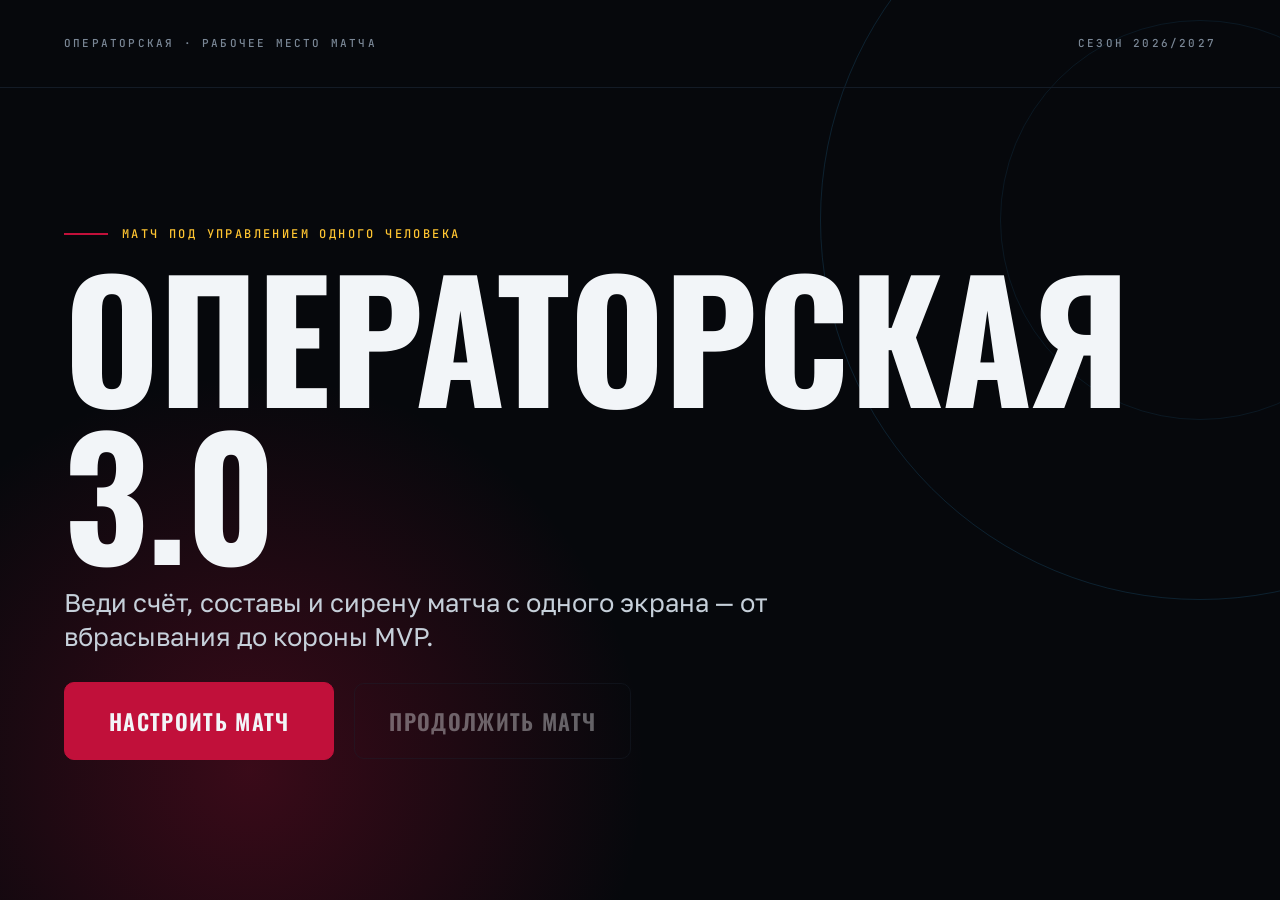
==== operator/index.html @ e896f0cf "Операторская 3.0 на /operator/ Пульт оператора хоккейного матча: счёт, сирены, музыка с припева, сви" ====
<!DOCTYPE html>
<html lang="ru">
<head>
<meta charset="utf-8">
<meta name="viewport" content="width=device-width, initial-scale=1, viewport-fit=cover, maximum-scale=1">
<meta name="theme-color" content="#06080C">
<meta name="robots" content="noindex, nofollow">
<meta name="mobile-web-app-capable" content="yes">
<meta name="apple-mobile-web-app-capable" content="yes">
<meta name="apple-mobile-web-app-status-bar-style" content="black-translucent">
<meta name="apple-mobile-web-app-title" content="Операторская">
<link rel="icon" type="image/png" href="[data-uri]">
<link rel="apple-touch-icon" href="[data-uri]">
<link rel="manifest" href="data:application/manifest+json;charset=utf-8,%7B%22name%22%3A%22%D0%9E%D0%BF%D0%B5%D1%80%D0%B0%D1%82%D0%BE%D1%80%D1%81%D0%BA%D0%B0%D1%8F%203.0%22%2C%22short_name%22%3A%22%D0%9E%D0%BF%D0%B5%D1%80%D0%B0%D1%82%D0%BE%D1%80%D1%81%D0%BA%D0%B0%D1%8F%22%2C%22lang%22%3A%22ru%22%2C%22start_url%22%3A%22.%22%2C%22scope%22%3A%22.%22%2C%22display%22%3A%22standalone%22%2C%22orientation%22%3A%22any%22%2C%22background_color%22%3A%22%2306080C%22%2C%22theme_color%22%3A%22%2306080C%22%2C%22description%22%3A%22%D0%A0%D0%B0%D0%B1%D0%BE%D1%87%D0%B5%D0%B5%20%D0%BC%D0%B5%D1%81%D1%82%D0%BE%20%D0%BE%D0%BF%D0%B5%D1%80%D0%B0%D1%82%D0%BE%D1%80%D0%B0%20%D1%85%D0%BE%D0%BA%D0%BA%D0%B5%D0%B9%D0%BD%D0%BE%D0%B3%D0%BE%20%D0%BC%D0%B0%D1%82%D1%87%D0%B0%3A%20%D1%81%D1%87%D1%91%D1%82%2C%20%D1%81%D0%B8%D1%80%D0%B5%D0%BD%D1%8B%2C%20%D0%BC%D1%83%D0%B7%D1%8B%D0%BA%D0%B0%2C%20%D0%B4%D0%B8%D0%BA%D1%82%D0%BE%D1%80%22%2C%22icons%22%3A%5B%7B%22src%22%3A%22data%3Aimage%2Fpng%3Bbase64%2CiVBORw0KGgoAAAANSUhEUgAAAMAAAADACAYAAABS3GwHAAAFFklEQVR42u3dMW4UQRCFYdOywAEJNyAhdcAVkAMyjkpGYHEFB6QkvgEpRJBgCSGvvV5PT3fX%2B%2F4UZHuq399VPbuz%2B%2BLlxevfZ0AoTQlAAIAAAAEAAgAEAAgAEAAgAEAAgAAAAQACAAQACAAQACAAQABgEc6VoC%2B%2Fvr579s949eG7QnbihWeC5wg5OQgg8IQggNCTgQBCTwYCCD0Z%2BuM26F8%2B3txGhP%2FuWj%2Fe3Fr0s%2FDboOkh%2BPf6v7x%2FawQS%2FLOzzz%2Buphs3tu5Mn95cH%2Fy3NBGiBDhmxz9VgBFz9SliPBT%2BRBFiBHjKuHOMBDMeJI8R4lgBUiQoL8Cxwf93sQ8FaaW7J%2Fddw%2F9%2F%2Fym1IUDh4N8Xngq3DO%2Bu59C1JItQUoBjFjT1roe6FRfgsUUUfDUsKYBdXz1jBbDrq%2B2pNAuE59Rv9VfTl%2B0Agq%2FmsR1A%2BHWDWAGEnwSxI9BDxRV861G6Awj%2FWt1glU7QhB%2FJEjThR7IETfiRLEETfiRL0IQfyRK0KsWFdSohwKFdQvhrSDBbF2jCj2QJmvAjWQKfDIdophDA7q8LxAog%2FCSIFUD4STBaAmcAOAPY%2FZHaBdoKxUGGBDEC%2BHIGzJKLNstF2v11gREStJmLAaNQKQGMPpgtJ80ugOT1bxWthi6wRAew%2B2N0DrwSjGh2EeC%2Bdmb3x2N52GMM0gGgAzj8IvUwPKQDGH8wSy6MQDACOfwi9TCsA0AHAFLp9g0xxp%2F7ub64fPT%2FXP38Fl%2BnvfJzbg%2BYI%2FSH%2Fj8Z%2BkKASUJPhkJngPQXv7YK%2F14%2Fd%2BWxaJlDcML8f31x2T2ke%2FyOGdgrL%2B4CLbo7p3cDAgSHnwQTC5A2%2F48OYZoEW%2Bdrlw5Qdf6fJXxVJdgjN0agIqEzDhEAIEDybqsLECA%2BZCQgADBGAO8Axdb0fkBGByg4XhiDCAAQACBA6FhhDCIAQADgIY56KL7XOzxXukW64kix0iOUozKmA8AIBBAAcAbYfo6r8lYIZ4C5zgdb5UoHgBEI9XZTH6JFAIAAAAHCxgrjzyABRn3VJerS%2B86iDgAdAHXGC%2BMPAWJDJvwEAAiQuNva%2FScWoOqdoFlCVzX8e%2BRmcwHSPgdodPjSdv6t82UEWjiExh4CxEog%2FIsJkPCK8NXPb92DucfvSJn%2FuwmQ%2FnmgvQKavuv7pvhFJXjO02RGnb4QYEIZhH4%2FNn0m%2BJg5zselY6bcuAuEaAgAAux5aveADGYam3UA6AAzWA6MyEV3Adz1wcz5MQLBCDTCYmMQRh5%2BdQBgtAC6AEbnYDcBHIYxY15asv3I3v13F0AXwGw5aXYBJK97m8VuEgj%2FiClhSAcwCmGWXLQVdgUYfcoJYBQS%2FhmmAq8EI5qhAugCdv%2FRZ8LhHYAEwh%2FbAUgg%2FNEjEEAAXcDuTwASCD8BSCD8BDilqLBOpQR4aJcgwbrhn%2FE9YNN2ABIIf%2FwIRALhjz8DkED44w%2FBJBD%2BaAFIIPy96PoNMXsXfaXCVw3%2Bamuw3HuBHiuubiD8pQUggfBHj0BGIjWO7wC6gfDrACcEXTdQz7ICGInUkAC6gboR4GmzPxGya1VWAIurNgQ4YbGrL7g6hArw1MWvFoDkayfAM8OwaiBSrpMAOwZk5qBUux4CLBKeUQFa8W8mQHEReoRsxr%2BJAGRYCqEnQJwMQk%2BAOBmEngBRQgg8AcrLIeQEALrgCzJAAIAAAAEAAgAEAAgAEAAgAEAAgAAAAQACAAQACAAQACAAsBR%2FALWyvyJeX5BPAAAAAElFTkSuQmCC%22%2C%22sizes%22%3A%22192x192%22%2C%22type%22%3A%22image%2Fpng%22%7D%2C%7B%22src%22%3A%22data%3Aimage%2Fpng%3Bbase64%2CiVBORw0KGgoAAAANSUhEUgAAAgAAAAIACAYAAAD0eNT6AAAPGklEQVR42u3dMXYTade2UdlLyyhw0jMg6ZSAKbAcOGOoZARePQUHpCSeQacQmVQYZFRUqeo55947%2F%2F%[base64]%2B%2F%2Ffv6v%2Bbbz58deGhsKubw%2B2zywAWu1AAAQBY8uIABABg0QsDEACAZS8KQACAZW%2FZiwIQAGDhIwhAAICljxgAAQAWPoIABABY%2BogBEABg6SMGQACApY8YAAEAlj5iAAQAWPqIARAAYPEjBEAAkOb%2B8Wn36f87F4JVfPznYff5%2FVsXgtL2LgHVFz%2BsvfyP7z0hgBMAGGDxOwVgrQB4SQjgBAC87RO2%2FF%2Fen2IAJwCwweJ3CsAWAeBUACcA4I0fy%2F%2Bne1gIIADA4if4nhYCjMRXALRc%2FL4GYIQTgFOEAE4AwBv%2FYtb8IzVpf2xpyeXvRAAnAFj8F178XU4BKv%2F1uS6hsHQAOBFAAGDxC4DyS757HFx6%2BQsBtuIrAFouf8u%2B5nVI%2F%2B843D8%2BiQCcAGDxdzgFsOzrnxSseQLgNAABgMVfNAAs%2FF5BsNXyFwIIACz%2FBYbnJReGhd87CN58%2BDrMfQwCAIt%2F4rBcekFY%2Bhkx8LvPebR7GwQAFv8rw3HuUrDwM4Pgtc9dCCAAYICBeM4wnLoILH0xcM49MPp9DwKAdot%2F6vA7Z%2Fhb%2BmJgzr1Q5VkAAUDJ5T9n2J0a%2Bha%2FEFjynqj2XCAAoP2AOx72lj6n7o%2Bl7g0hgADA8jfQ8Mx4ZhAAGGIGGZ4fzw8CAMPL4MKz5FlCAJA8sAwrPFeeKwQABhR4zjxnCAA6DiUDCTxzbOfaJcAggm2t9TyM8B82wgkAFj%2FgWcQJAAYO4DQAJwC0Wv4WP3g%2BEQAYLIDnlQH4CsAwMUxgcGs8T74ScAKA5W%2Fxg2cYJwAYHAYHJJ0GOAkQAFj%2Blj%2BIABrzFYDlb%2FGD59vz7QQAw8FwAKcBTgKcAGDxW%2F7gmffMCwAMAkMAPP%2F04CsAD7%2BHHxrxlQACwPK3%2FEEEiABO8hWA5W%2Fxg9lgNjgBwAPuAQenAU4CBACWPyACRIAAwPIHRIAIEABY%2FoAIEAFF%2BSFAy9%2FiB3PEHHECgIcWcBrgJEAAYPkDIkAECAAsf0AEiAABgOUPiAARIACw%2FAERIAIEADEPOWA%2BIAAYuJ493MDac8IpgADA8gdEAAIAyx8QAQgALH9ABCAALH%2FLHxABCADL3%2FIHRAACwPK3%2FAERgADA8gfMFwRA8tu%2FhxOoFAFOAQSA5W%2F5AyIAAWD5W%2F6ACEAAAAACwNu%2Ft3%2FAKQACwPIHEAEIAMsfQAQgADxsAOYSAqDD27%2BHDOgeAU4BBIDlD2BuIgDcxN7%2BgZRTABEgALD8AfMKAZD59u9hAlIjwCmAAIhd%2FgDmqXkqAFQ0gPmFAOheqx4eQAQ4BRAAlj%2BACEAAAAACwNs%2FgFMABIDlDyACEABhDweAOYcAKPT2D4C5KwBUMYB5hwDoXKEeBkAEOAUQAGHLHwBzWACoYADzDwGgOgEwjwWA%2BgUwBxEAtWvTTQ%2Bw3Dx0CiAASix%2FAMxnAaB2AcxFc1EAdK9LNznA5eajUwABAAAIAG%2F%2FAE4BEAAAIADw9g%2FgFEAAAAACwNu%2Ft38ApwACAAAQAN7%2Bvf0DOAUQAFj%2BAOaoAEh%2F%2BwfAPBcAqhUA81QAqEUAzHUBoFYBMFcFAAAgAFY095hIpQKMeQrgawABAAACwCVQhwDmvABgBsf%2FAOasAFCFAJj3AkCVAmDeCgAAQABsy6%2F%2BAWSdAvgaQAAAgADw9g%2BA%2BS8AOIPjfwDzVwAAAAJgdH74DyD7FCD5awAnAAAgAAAAAdCY43%2BAHnwNIAAAAAEwbm0CYC4LgA344z8ApO8FJwAA4ASAP3HMBGA%2BC4CCHP8DYD84AQAAJwC8zvESgDndxT7pH%2Bv4n0QPh3d%2F%2Ff%2F27tsXF5Ao949PMRGx93GDRT%2F1%2F09hAAIghmMlUpb%2B1P9dMcCI89qJrwAAS18MAMkBoAax9MUAnLsvEk59nQCAxX%2FR%2F9uFAIzJrwGewff%2FbLE8Ky%2F%2Frv8WzG0BUIzjfyxL%2FzawN37mKwAYZDmm%2FVt9NQBOAIbmGAnL378b89sJAGABOg0AJwAV%2BP4fy9%2F1APsjMADAsnNdAAEwie%2BPWHrBWXKuEea4AABvt7heIADAMsN1AwGwCD8AiCXm%2BoE94gRgEt8bYXm5jpjnTgAAS8v1BAEAWFauKwgAwJJyfUEAjMEPAGI5uc5gnzgBmMQPjACY604AAG%2BlrjcIAMAyct1BAIAlhOsPAgAAEAAb8RsAePv0OYC94gRgEj8piqXj88B8dwIAAAgAwNumzwUEAAAgAMBbJj4fEAAAgABYi18BxNulzwnsFycAk%2FgVEQBz3gkA4K3S5wUCAAAQAACAAIC%2BHCf73EAAAAACAAAQANCOY2SfHwgAAEAAjMhfAQTAnnECMIm%2FDsVLjo99jpj3TgAAAAEAAAgAAEAAAAACAAAQAFCBnxz3eYIAAADaubo53D5f%2Bn8k4Q%2F0%2BL1Sb4yM7e7bFxehEXvFCQAAIAAAAAEAAAgAAEAAAIAAAAAEAAAgAAAAAQAACAAAQAAAAINb5b8FsJY5fxva3%2FLnmP8WQD%2F%2BWwDYF04AwLLweUI8AQAAAgAAEAAAgAAAAAQAACAAapvzKyH05CfHfY6Y9wKgCL%2FLD4A94wQAABAAMJ3jY58fCAAAQAAAAAIA2nKM7HMDAQAACAAAQABAW46TfV4gABrz16EAzHkBUJS%2FBoi3Sp8T2C9OAAAAAQDeLn0%2BgAAAAAEAeMv0uYAAAAAEQAq%2FIoK3TZ8H5rsAKMqvAmLp%2BBzAXnECAAAIAPD26foDAgAsIdcdBABgGbneIABC%2BUlRAHNdABTlNwHwVuo6g33iBAAsJ9cXEABgSbmuIAAAy8r1BAHAbucHRrC0XEfMcwFQlh8ExPJy%2FcAecQIAlpjrBggAsMxcLxAA%2FIbvjVh6qVlsrhHmuAAAb7e4LiAALsUPAmLZuR5gf%2Fxq7yOGbZfew%2BGdxQ84ARiN74%2BwBP27Mb%2BdAABOAyx%2BcAJQhZ8DoNJy7Log%2FYQ%2F9oYAKMcxEpalfwvmdje%2BAoDBl%2BduV%2FOrAUsfBMAQPr9%2FqwgpHwKjx4ClT5d9IQAAMWDpgwBIdv%2F45IcJEQOWPkXmNQIAImPg2JwwsOhBALTg5wAQBsCf9kQKvwY4gXgAMKcFAAAgAKrwg3wA2A9OACZzvARgPgsAAEAAVOFrAADS94ITgL%2FgmAnAXBYAAIAAqGLucY%2FaBOjx9p%2F6tbATAAAQAACAAGjO1wAAtTn%2BFwAAgACoU58AmL8CYAP%2BKBCA%2BS8AAAABoALP4xgKYF1%2B%2BE8AAAACoG6NAmDeCoANOA4CMO8FAKoUwJwVAKoQAHNeAAAAAkAdHnM8BXAZfvVPAAAAAqBfpQJgrgqADTgmAjDXBQBqFcA8FQBqEQDzXACgWgHMUQGgGt28AOMsf2%2F%2FAgAAEABOAQC8%2FQsAAEAA4BQAwNu%2FAAAABIBTAKcAAN7%2BBQAAIACcAjgFAPD2LwAQAQDmogBwCgCA%2BSwAom8ytQuw3Dy0%2FAVA3E0PYA4iAIqdAgBgHgsA9Qtg%2FiEAVCcA5rAAaH3zqWDA27%2FlLwA8DADmHQIg5RQAAHNXAKhiAHMOAZBUox4OwPL39i8ARACA5W%2F5CwAAQAA4BQDw9o8AEAEAlj8CwMMDYH4hAKqeAgCYp%2BapAAi9aVU0kPr2b%2FkLAA%2BTCADMKwRA3imAhwpIW%2F7e%2FgWACAAwNxEA2TezUwCg%2B9u%2F5S8AEAGAuYQAcArgYQO6L39v%2FwJABIgAwPJHAIgAEQBY%2FggAAEAAOAVwCgB4%2B0cAiAAAyx8BIAIALH8EgIcTwHxBAHQ7BfCQAhWWv7d%2FAYAIACx%2FBIAIEAGA5Y8AEAEiALD8EQAiQAQAlj8CQASIAMDyRwCIABEAWP4IAEQAYD4gAJwCeMiBdeeCt38BgAgALH8EACIAsPwRAIgAwPJHACACAMufy7u6Odw%2BuwweXg8wmB1mhxMAQk8CnAaA5W%2F5CwBEAGD5W%2F4CABEAWP6WvwBABACWP6X5IUAPuocdzAPzwAkATgKcBoDlb%2FkLAESACADL3%2FJvyVcAhoBBAJ55z7wAwFAwEMBz7jlP4CuA5nwlAJa%2F5Y8TAEPCoADPtGcaJwBOApwGgOVv%2BQsARIAIAMvf8o%2FhKwADxBABz63n1gkATgKcBoDljxMADBaDBTyfCAAMGYMGPJP04CsAVhsCvhYAyx8nABg%2BLjZ49nACgNMAsPwtf5wAEDOQDCU8Z54zBAAGlAuO58pzhQAgcVgZWHiWPEsIAIIHl%2BGF58fzgwDAGwx4ZjwzCAC8zYDnxHOCAMCAA8%2BFC48AoP%2BwM%2FDwLHgWEACEDz8DEPc9CACCh6GBiHsdBACGow8B9zYIAFKHpYGJ%2BxgEAMHD0wDFvQsCgPBhaqDiPgUBgAHrA8F9iQCAxGFr6LoP3YcIADCADWH3nHsOAQDpQ9lgdn%2B5vxAAED6oDWz3kfsIAQAGuCHunnHPIAAgfagb7u4N9wYCAAx7Q9894B5AAIAlYCH4nEEAgCVhYfgMQQCAJdJ9sfh8QACARdNoEbneFj8CAMQAlj4IABACWPwgAEAMYOmDAAAxgKUPAgDEAJY%[base64]%3D%22%2C%22sizes%22%3A%22512x512%22%2C%22type%22%3A%22image%2Fpng%22%7D%2C%7B%22src%22%3A%22data%3Aimage%2Fpng%3Bbase64%2CiVBORw0KGgoAAAANSUhEUgAAAgAAAAIACAYAAAD0eNT6AAANaklEQVR42u3dMXITyxaA4ZHLJRQoYQdOSB14C5QDMpZK5sDFFgickrADUhOJgAJcKlvSaEY9fc75vugl7926rZk%[base64]%2Bt9CQwGq92e4sAxjuIgEEAGDQCwMQAIBhLwpAAAAGviAAAQAY%2BIIABAAY%2BAgCEABg6CMGQACAoY8YAAEAhj5iAAQAGPwIARAAYOgjBkAAQAOfvv0YhmEYvvy8txiJfH7%2F%2BO8%2FP9zdWBAQAPB%2F6O8TATkD4CUxQGX%2BGiAGPyWH%2F8tnQAjgBgAMfrcAhQLAjQBuAMDgBzcCCAAw%2BKl2%2BhcCVOMrAAz%2BI3wNUC8A9gkB3ACAEz%2FFhr8bAbK6sgQY%2Fu0GCZ4vcAMANmYCnP7dBiAAwOAHIUAafggQw%2F9EUX4Y8JK%2F8z7K30ho%2FbWNCEAAQOJTfy8B0PMftekhEJb8mQ0hgACAZMP%2F7%2BbecsBl%2But1rddt6ecEBAAkGfyXHmQV%2F1TtJdZyfx2FAAgADP9ZNvC5hpa%2FTX%2BZIHhrXXt6hkAAQKDBP8egMvQvHwPH1lgIgADA8D97gx4znAz9djEwdq17fsZAAGD4d7opHxpKhv4yMXDuukd43kAAYPB3shnvDyJDf9kYmLr%2BbgMQAODUj%2BfQc4gAgEybrg0XzyQIAGyy4BmlNH8OGBsrLPz8%2BKNWuAHA8Df48dyCAMAmagPFMwyX4SsAbJzQ0XPm6wDcAGD4G%2Fx4rkEAYIO0SeIZh%2Fn4CgAbI3T8HPpKADcAGP4GP557cAOATRAq3Qa4CUAAYPiDCIDJfAVA95uTwY93wjuBGwBsdFD%2BNsBNAAIAwx9EAAgADH8QAXAaPwNAV5uPwY%2F3xnuDGwBsYuA2wE0AAgCbInjeQQCQ5vRvM0QEuAVAAGD4gwgQAQgADH8QASIAAYDhDyJABCAAMPxBBIgABACGP4gAEYAAIPvmBt4TEAB0fvq3qcEy74tbAAQAhj%2BIABAAGP4gAhAA0PnmBd4jEAAEOf0D3m8EAMU2B6cW6PMWQAQgADD8QQQgAMDwB%2B8XAgCnf5sTpI4AtwAIAMPfIoD3HwEATv%2FgfUMAoP5tRpA6AtwCCAAMf8MfRAACAAAQADj9O%2F2DWwAEAIa%2F4Q8iAAGAzQbwXiIAyH76B%2BwTCACcMgDvJwKAzFVvc4EaEeAWQABg%2BAP2DQQAThWA9xUBgIoH7B8IAJwmAO8tAoAk9W4TgdoR4BZAAAAAAgCnf8AtAAIAABAAOP0DbgEQAACAAMDpH3ALgAAg3SYBeL8RAAQ7%2FQPYZwQATgeA9xwBAAAIALriWg6w3yAAGM21IHjfqeXaEqhxcnvc3J79371%2FfrKAvLnvCAkBgNMAwQf92P9NYZDjvXd4EACAoX%2F2P1cMQEyr9Wa7swxxTS14p39Df05iwB6CGwCgyNB3MwBuAFDuFB38bgXsJbgBAAz%2BV%2F9dhAAIAKDA4BcC0DdfAQTlys7gj04I2FNYlt8ECIa%2Ff28QAFSg1PsZgNWHoDWwLyAAGMFv73L6tR7YlxAAYNhZF0AAcJhrvmUHnCFnjewPCADO4prN6dZ6YX9CAIBhZt0AAcBhrvcMMeuHfQIBAIaXdQQBQAS%2BXzO0rCf2KQQAGFbWFRAAHOZ7PUPK%2BmK%2FQACA4WSdQQAQge%2FVAPsVAoBRXOc5lVpv7BsIADCMrDsgAMAQsv4gAOiS79MA%2BxYCgFF8j%2Bf06XPA%2FoEAAEPH5wEIAAAQAIDTps8FBAB98IM0gP0LAcAofoDHKdPng30EAQAACABwuvQ5gQAAAAQA4FTp8wIBwEL8BC1gH0MAMIqf3AXsJwgAmMB1ss8NBAAAIAAAAAEA6bhG9vmBAAAABAAAIAAgHdfHPkcQADTnl2cA9jMEAKP4pR2AfQUBAAAIAABAAACAAAD%2B8JPjPk8QAABAOqv1ZrvL8i%2Fj%2F2oyDz%2Ft68SY0f3zU%2Fk1sEfaI90AAEBxAgAABAAAIAAAAAEAAAgAAEAAAAACAAAQAACAAAAABAAA0FKqvwWQyZTf2e13%2BU%2FnbwHk428B2JdwAwCGhc8TBIAlAAABAAAIAABAABDClB%2FUAbCvCAAW5CdmAfsZAgAW4CfHfY4gAAAAAQAACABIy%2FWxzw8EAAAgAAAAAQBpuUb2uYEAIAy%2FtAOwnyAAgvLLMwD7GAIAFuQ62ecFAgAAEADgVInPCQQAACAAWJKf3HW69PlgH0EABOUnaAH7FwIAnDLxuYAAAAAEADht%2BjwAAcAw%2BAEeQ8fngP0DARCWH6QB7FsIAHD6xPqDAABDyLoDAoBX%2BB7PMLLe2DcQAEH5Pg2wXyEAwKnUOgMCgONc5xlO1hf7BQIADCnrCgKAKHyvZlhZT%2BxTCAAwtKwjIAA4zvd6hpf1wz6BAABDzLqBACAK368ZZtYL%2BxMCgNFc7y071Aw2a2R%2FQACA0y3WBQQAp3PNZthZD%2BxLCABGc83Xz9CrPvisgX0BAQBOv%2F69gYZW6812ZxlqFrsru%2F48bm4NfuwlNHFtCaC%2F4ZgxBAx%2BEABAoRAw%2BKFPvgIIztVdDRFDwOC3h%2BAGAJhxmPYcA4Y%2BuAFAwVPkZsDQt3fgBgAocjNg6IMAIMkpQMnnioG5bgkMeqd%2FBAAde7i78TJjiNN83yE2vwkQpwHwviMAUOMA9hsBAAAIAHJzLQjecwQAAbmWA%2BwzCACcDgDvNwJAndskwPB3%2BkcAAIAAwC2AWwBw%2Bnf6FwAAgADALQDg9I8AAAAEAG4BAKd%2FBAA2EcB7iwAgwy0AYP9AAOA0AXhfEQCoeMC%2BgQAg9cvsVAE1Tv%2BGvwAAEQDeTwQAbgEA%2BwQCAKcMwHuJAKBW3dtsIN%2Fwd%2FoXAIgAEQCGPwIAABAAuAVwCwBO%2FwgARIAIAMMfAYDNCPC%2BIQCocgsAeP8RABTdBJxKIM7p3%2FBHANDl5gR4vxAABLoFsElB%2F8Pf6R8BgAgAwx8BADYH8H4jAMAtAHiPEAA4Jdi8IO7wd%2FpHACACwPAHAYAIAMMfAQBBNjXwnoAAIMgtgM0N2r4fTv8IAEQAGP4gABABYPgjAEAEgOGPAAARAIY%2FAgBEABj%2BCACIsRmC5x0EAAFuAWyKGP5O%2F7S1Wm%2B2O8tAb0PbhoZ3xbuCGwCK3QS4DcDwN%2FwRAIgAMPwNfwQAIgAMf8OfOfgZAMIMbJse3gPvAW4AKHYT4DYAw9%2FwRwAgAsDwh4l8BUDYYW1DxLMObgAodhPgNgDDH9wAUHyTtEHiuQYBgJMSeJbhBL4CoBlfCWD4G%2F64AcAGahPFc%2Bu5RQBgM7Wh4lmFlnwFwCJabXa%2BFsDwBzcA2GQtNp5JEABU3HBtungOQQBQePO1AePZQwAIAJzC8Lx53hAA4ESGZ8wzhgCAMhu0jdoz5ZlCAIBN26btGfIMIQCg6gZuE%2FfceG4QAGBD9wF4TjwnCACouLnb5D0XngsEANjwbfieA88BAgCqbv6GgM8dBAAYCIaCzxgEAFQfEoaFzxIEABQfHAaIzw4EABgmhorPCAQAGDL5B47PAQQAGECJB5J1BgEABlSy4WXtQACAEMDgBwEAQgCDHwQAiAEMfRAAIAQw%2BEEAgBjA0AcBAEIAgx8EAIgBDH0QACAGMPRBAIAYMPQtAggAEAQGPiAAQBAY%[base64]%3D%22%2C%22sizes%22%3A%22512x512%22%2C%22type%22%3A%22image%2Fpng%22%2C%22purpose%22%3A%22maskable%22%7D%5D%7D">
<title>Операторская 3.0</title>
<link rel="preconnect" href="https://fonts.gstatic.com" crossorigin>
<link href="https://fonts.googleapis.com/css2?family=Oswald:wght@400;500;600;700&family=Golos+Text:wght@400;500;600;700&family=JetBrains+Mono:wght@400;500&display=swap" rel="stylesheet">
<style>
:root{
  --ice-void:#06080C; --board-deep:#0F141C; --board-2:#111823; --board-3:#0B1017;
  --line:#1B2431; --line-2:#2B3947; --line-3:#131b26;
  --muted:#7A8796; --muted-2:#4E5B6A; --muted-3:#9AA6B4; --soft:#C6D0DA;
  --light:#F2F5F8; --gold:#FFC531; --danger:#FF8A9E; --ok:#7CE0A8;
  --a:#C1103A; --b:#35A7E8;
  --a-soft:rgba(193,16,58,.14); --a-line:rgba(193,16,58,.55); --a-border:rgba(193,16,58,.7);
  --a-glow:0 0 0 1px rgba(193,16,58,.3),0 40px 100px -34px rgba(193,16,58,.95);
  --a-glow-sm:0 20px 54px -24px rgba(193,16,58,.9); --a-label:color-mix(in oklab,#C1103A 45%,#F2F5F8);
  --b-soft:rgba(53,167,232,.14); --b-line:rgba(53,167,232,.55); --b-border:rgba(53,167,232,.7);
  --b-glow:0 0 0 1px rgba(53,167,232,.3),0 40px 100px -34px rgba(53,167,232,.95);
  --b-glow-sm:0 20px 54px -24px rgba(53,167,232,.9); --b-label:color-mix(in oklab,#35A7E8 45%,#F2F5F8);
  --disp:Oswald,sans-serif; --ui:'Golos Text',system-ui,sans-serif; --mono:'JetBrains Mono',monospace;
}
*{box-sizing:border-box}
html,body{height:100%}
body{margin:0;background:var(--ice-void);color:var(--light);font-family:var(--ui);-webkit-font-smoothing:antialiased}
button,input,select{font-family:inherit}
button{cursor:pointer}
::selection{background:var(--gold);color:var(--ice-void)}
@keyframes eqbar{0%,100%{transform:scaleY(.25)}50%{transform:scaleY(1)}}
@keyframes rowIn{from{opacity:0;transform:translateY(-8px)}to{opacity:1;transform:translateY(0)}}
@keyframes dashPulse{0%,100%{border-color:rgba(193,16,58,.6)}50%{border-color:rgba(193,16,58,.15)}}
@keyframes crownIn{from{opacity:0;transform:translateX(-50%) translateY(-16px)}to{opacity:1;transform:translateX(-50%) translateY(0)}}
@media (prefers-reduced-motion:reduce){*{animation-duration:.001ms!important;transition-duration:.001ms!important}}

.mono{font:500 11px/1 var(--mono);letter-spacing:.16em;text-transform:uppercase;color:var(--muted)}
.disp{font-family:var(--disp);font-weight:700;text-transform:uppercase}
.screen{display:none;min-height:100vh}
.screen.active{display:block}
.hidden{display:none!important}

/* ---------- кнопки ---------- */
.btn{font-family:var(--disp);font-weight:600;letter-spacing:.06em;text-transform:uppercase;color:var(--light);
  background:transparent;border:1px solid var(--line-2);padding:14px 24px;border-radius:10px;transition:all .24s ease;font-size:15px}
.btn:hover{border-color:var(--b);box-shadow:0 30px 80px -30px rgba(53,167,232,.9);transform:translateY(-2px)}
.btn:focus-visible{outline:2px solid var(--b);outline-offset:4px}
.btn.primary{background:var(--a);border-color:var(--a)}
.btn.primary:hover{box-shadow:0 34px 90px -26px var(--a);border-color:var(--a)}
.btn.gold{background:var(--gold);color:var(--ice-void);border:none}
.btn.gold:hover{box-shadow:0 26px 70px -24px var(--gold)}
.btn.light{background:var(--light);color:var(--ice-void);border:none}
.btn.light:hover{box-shadow:0 20px 50px -22px rgba(242,245,248,.7)}
.btn.danger{color:var(--danger);border-color:rgba(193,16,58,.5)}
.btn.danger:hover{background:var(--a);color:var(--light);border-color:var(--a);box-shadow:none}
.btn.sm{font-size:13px;padding:10px 18px;border-radius:8px}
.btn.xs{font-size:11px;padding:8px 12px;border-radius:7px}
.btn:disabled{opacity:.38;cursor:not-allowed;transform:none!important;box-shadow:none!important;border-color:var(--line)!important}
.step-btn{width:34px;height:34px;font:500 15px var(--mono);color:var(--light);background:var(--board-2);
  border:1px solid var(--line);border-radius:7px;transition:all .18s ease}
.step-btn:hover{border-color:var(--b);color:var(--b)}

/* ---------- поля ---------- */
.fld{display:flex;flex-direction:column;gap:7px}
.fld > span{font:500 10px/1 var(--mono);letter-spacing:.14em;text-transform:uppercase;color:var(--muted)}
.inp{background:var(--board-2);border:1px solid var(--line);color:var(--light);padding:11px 13px;
  border-radius:8px;font-size:14px;width:100%;transition:all .18s ease}
.inp:focus{outline:none;border-color:var(--b);box-shadow:0 0 0 3px rgba(53,167,232,.16)}
.inp.mono-inp{font:500 13px var(--mono)}
.chipset{display:flex;gap:6px;flex-wrap:wrap}
.chip{font:500 12px var(--ui);color:var(--soft);background:var(--board-2);border:1px solid var(--line);
  padding:9px 13px;border-radius:8px;transition:all .18s ease}
.chip:hover{border-color:var(--line-2)}
.chip.on{background:var(--light);color:var(--ice-void);border-color:var(--light)}
.switch{display:inline-flex;align-items:center;gap:10px;cursor:pointer;user-select:none}
.switch .track{width:42px;height:24px;border-radius:999px;background:var(--board-2);border:1px solid var(--line);
  position:relative;transition:all .2s ease;flex:none}
.switch .track i{position:absolute;left:3px;top:2px;width:18px;height:18px;border-radius:50%;
  background:var(--muted);transition:all .2s ease}
.switch.on .track{background:rgba(255,197,49,.16);border-color:var(--gold)}
.switch.on .track i{left:21px;background:var(--gold)}
.switch span{font-size:13px;color:var(--soft)}
.cbx{display:inline-flex;align-items:center;gap:9px;cursor:pointer;font-size:13px;color:var(--soft);user-select:none}
.cbx i{width:18px;height:18px;border-radius:5px;border:1px solid var(--line-2);display:flex;align-items:center;
  justify-content:center;font-size:11px;color:transparent;flex:none;transition:all .18s ease}
.cbx.on i{background:var(--gold);border-color:var(--gold);color:var(--ice-void)}

/* ---------- панели ---------- */
.panel{background:var(--board-deep);border:1px solid var(--line);border-radius:16px;padding:24px}
.badge{font:500 10px/1 var(--mono);letter-spacing:.1em;text-transform:uppercase;padding:7px 10px;border-radius:999px;white-space:nowrap}
.badge.gold{color:var(--gold);background:rgba(255,197,49,.1);border:1px solid rgba(255,197,49,.34)}
.badge.red{color:var(--danger);background:rgba(193,16,58,.12);border:1px solid rgba(193,16,58,.4)}
.badge.ok{color:var(--ok);background:rgba(124,224,168,.1);border:1px solid rgba(124,224,168,.34)}
.badge.dim{color:var(--muted);border:1px solid var(--line-2)}
.eq{display:flex;align-items:flex-end;gap:3px;height:22px}
.eq i{width:3px;background:var(--muted-2);border-radius:2px;transform-origin:bottom;display:block}
.eq.on i{background:var(--acc,#C1103A);animation:eqbar var(--d,.7s) ease-in-out var(--dl,0s) infinite}

/* ---------- экран 1 ---------- */
#screen-welcome{position:relative;overflow:hidden;min-height:100vh;display:none;flex-direction:column}
#screen-welcome.active{display:flex}
.w-ring{position:absolute;border:1px solid rgba(53,167,232,.16);border-radius:50%;pointer-events:none}
.w-glow{position:absolute;left:-200px;bottom:-320px;width:900px;height:900px;pointer-events:none;
  background:radial-gradient(circle,rgba(193,16,58,.28),rgba(193,16,58,0) 62%)}
.w-bar{position:relative;z-index:2;height:88px;display:flex;align-items:center;flex:none;
  justify-content:space-between;padding:0 clamp(24px,5vw,64px);border-bottom:1px solid var(--line-3);gap:16px}
.w-body{position:relative;z-index:2;flex:1;display:flex;flex-direction:column;justify-content:center;
  gap:clamp(20px,3vh,36px);max-width:980px;padding:clamp(32px,6vh,72px) clamp(24px,5vw,64px)}
.w-title{margin:0;color:var(--light);font-family:var(--disp);font-weight:700;font-size:clamp(64px,12.8vw,184px);
  line-height:.82;text-transform:uppercase;letter-spacing:-.005em}
/* строки заголовка — блоками, чтобы задать зазор между «ОПЕРАТОРСКАЯ» и «3.0»
   в em: он масштабируется вместе с кеглем на любом размере окна */
.w-title span{display:block}
.w-title .l2{margin-top:.14em}

/* ---------- экран 2 ---------- */
.setup-nav{position:sticky;top:0;z-index:20;display:flex;align-items:center;gap:28px;padding:20px clamp(20px,4vw,64px);
  background:rgba(6,8,12,.92);backdrop-filter:blur(12px);border-bottom:1px solid var(--line-3);flex-wrap:wrap}
.setup-nav a{font:500 11px/1 var(--mono);letter-spacing:.14em;text-transform:uppercase;color:var(--muted);
  text-decoration:none;transition:color .18s ease}
.setup-nav a:hover,.setup-nav a.on{color:var(--gold)}
.setup-wrap{max-width:1440px;margin:0 auto;padding:32px clamp(20px,4vw,64px) 80px;display:flex;flex-direction:column;gap:40px}
.sec-head{display:flex;align-items:center;gap:14px;margin-bottom:20px;flex-wrap:wrap}
.sec-num{font:500 11px/1 var(--mono);letter-spacing:.16em;color:var(--ice-void);background:var(--gold);padding:6px 9px;border-radius:4px}
.sec-line{flex:1;height:1px;background:var(--line-3);min-width:20px}
.team-cols{display:grid;grid-template-columns:1fr auto 1fr;gap:24px;align-items:stretch}
.vs{display:flex;flex-direction:column;align-items:center;justify-content:center;gap:12px;padding:0 8px}
.vs .ln{width:1px;flex:1;background:linear-gradient(180deg,transparent,var(--line-2),transparent);min-height:40px}
.team-setup{position:relative;overflow:hidden;display:flex;flex-direction:column;gap:18px;padding:24px;
  background:var(--board-deep);border:1px solid var(--line);border-radius:16px;transition:all .26s ease}
.team-setup .stripe{position:absolute;left:0;right:0;top:0;height:3px}
.emb{border-radius:50%;display:flex;align-items:center;justify-content:center;font-family:var(--disp);
  font-weight:700;flex:none;overflow:hidden}
.emb img{width:100%;height:100%;object-fit:cover}
.emb.has-img{background:none!important;border:none!important}
.swatches{display:flex;gap:8px;flex-wrap:wrap;align-items:center}
.sw{width:26px;height:26px;border-radius:7px;border:none;padding:0;transition:all .18s ease;
  box-shadow:0 0 0 0 transparent}
.sw:hover{transform:translateY(-2px)}
.sw.on{box-shadow:0 0 0 2px var(--light)}
.timer-grid{display:grid;grid-template-columns:repeat(auto-fit,minmax(220px,1fr));gap:16px}
.roster-cols{display:grid;grid-template-columns:1fr 1fr;gap:24px}
.roster-head{display:flex;align-items:center;gap:12px;flex-wrap:wrap;margin-bottom:14px}
.roster-cap{display:grid;grid-template-columns:44px 34px 1fr 64px;gap:12px;padding:0 12px 8px;
  font:500 10px/1 var(--mono);letter-spacing:.12em;text-transform:uppercase;color:var(--muted-2)}
.p-row{display:grid;grid-template-columns:44px 34px 1fr 64px;gap:12px;align-items:center;padding:10px 12px;
  background:var(--board-2);border:1px solid var(--line);border-radius:10px;transition:all .22s ease;cursor:pointer}
.p-row:hover{border-color:var(--line-2);transform:translateY(-2px);box-shadow:0 22px 60px -30px rgba(255,255,255,.3)}
/* Аватар игрока — один шаблон на всё приложение: квадрат 1:1 со
   скруглением. Сами файлы приводятся к квадрату при загрузке, поэтому
   cover ничего не срезает — он лишь гарантирует заполнение кадра. */
.avatar{position:relative;aspect-ratio:1/1;border-radius:10px;overflow:hidden;flex:none;
  display:flex;align-items:center;justify-content:center;
  font-family:var(--disp);font-weight:700;color:#38424f;
  background:repeating-linear-gradient(135deg,#18202B 0 8px,#141b25 8px 16px)}
.avatar img{width:100%;height:100%;object-fit:cover;display:block}
.avatar.has-img{background:none;border:none}
.p-ph{width:44px;height:44px;font-size:15px}
.empty-box{display:flex;flex-direction:column;align-items:center;gap:12px;padding:40px 20px;
  border:1px dashed var(--line-2);border-radius:12px;text-align:center}
.audio-grid{display:grid;grid-template-columns:repeat(auto-fit,minmax(300px,1fr));gap:16px}
/* Полоса о потерянных медиафайлах. Висит поверх всего и на всех экранах:
   узнавать, что сирены подменились стандартными, в момент гола — поздно. */
.loss-bar{position:fixed;left:0;right:0;top:0;z-index:70;display:flex;align-items:center;gap:14px;
  padding:11px 18px;background:#2A0C14;border-bottom:1px solid rgba(255,138,158,.45);
  font:500 12px var(--ui);color:#FFD9E0;flex-wrap:wrap}
.loss-bar .loss-dot{width:8px;height:8px;border-radius:50%;background:var(--danger);flex:none;
  animation:lossPulse 1.6s ease-in-out infinite}
@keyframes lossPulse{0%,100%{opacity:1}50%{opacity:.25}}
.loss-bar .loss-text{flex:1;min-width:220px;line-height:1.5}
.loss-bar .loss-x{background:none;border:none;color:#FFD9E0;opacity:.6;cursor:pointer;font-size:13px;padding:4px 6px}
.loss-bar .loss-x:hover{opacity:1}
/* доступ к папке — не беда, а одно нажатие: жёлтый, а не красный */
.loss-bar.lock{background:#2A2208;border-bottom-color:rgba(255,197,49,.45);color:#FFEBB0}
.loss-bar.lock .loss-dot{background:var(--gold)}
.loss-bar.lock .loss-x{color:#FFEBB0}
body.has-loss{padding-top:46px}
.eq-grid{display:grid;grid-template-columns:repeat(auto-fit,minmax(230px,1fr));gap:18px 22px}
.eq-grid .fld{padding:13px 14px;border:1px solid var(--line);border-radius:10px;background:var(--board-3)}
.eq-grid .fld:has(input:not([disabled])):hover{border-color:var(--line-2)}
.drop{display:flex;flex-direction:column;align-items:center;justify-content:center;gap:10px;padding:28px 16px;
  border:1px dashed var(--line-2);border-radius:12px;text-align:center;cursor:pointer;transition:all .2s ease}
.drop:hover,.drop.over{border-color:var(--gold);background:rgba(255,197,49,.04)}
.drop.has-img{border:none;padding:0}
.trk{display:grid;grid-template-columns:26px 1fr auto auto;gap:10px;align-items:center;padding:10px 12px;
  background:var(--board-2);border:1px solid var(--line);border-radius:9px;transition:all .2s ease}
.trk:hover{border-color:var(--line-2)}
.ready-bar{display:flex;align-items:center;gap:24px;padding:24px 28px;background:var(--board-3);
  border:1px solid var(--line);border-radius:16px;flex-wrap:wrap}

/* ---------- экран 3 ---------- */
#screen-match{display:none;flex-direction:column;height:100vh;min-height:760px;position:relative;overflow:hidden}
#screen-match.active{display:flex}
.m-ring{position:absolute;left:50%;transform:translateX(-50%);border:1px solid rgba(53,167,232,.14);
  border-radius:50%;pointer-events:none}
.m-head{position:relative;display:grid;grid-template-columns:1fr auto 1fr;align-items:center;gap:32px;
  padding:28px clamp(20px,4vw,64px) 26px;border-bottom:1px solid var(--line-3)}
.t-card{display:flex;align-items:center;gap:22px;padding:18px 22px;background:var(--board-deep);
  border:1px solid var(--line);border-radius:18px;transition:box-shadow .26s ease,border-color .26s ease}
.t-card.flash{animation:none}
.t-score{font-family:var(--disp);font-weight:700;font-size:clamp(48px,6vw,82px);line-height:.85;transition:transform .28s ease}
.t-score.pop{transform:scale(1.12)}
.m-body{position:relative;flex:1;display:grid;grid-template-columns:1.5fr 1fr;gap:24px;
  padding:24px clamp(20px,4vw,64px) 30px;min-height:0}
.log-list{display:flex;flex-direction:column;gap:8px;overflow-y:auto;flex:1;min-height:0;padding-right:4px}
.g-row{display:flex;align-items:center;gap:14px;padding:13px 15px;background:var(--board-2);
  border:1px solid var(--line);border-radius:10px;transition:all .24s ease;cursor:pointer;animation:rowIn .22s ease-out}
.g-row:hover{border-color:var(--line-2);transform:translateY(-2px);box-shadow:0 22px 60px -30px rgba(255,255,255,.3)}
.g-row.sel{border-color:var(--b-border);box-shadow:0 0 0 3px rgba(53,167,232,.16)}
.no-author{display:inline-flex;align-items:center;gap:8px;font:500 14px var(--ui);color:var(--danger);
  border:1px dashed rgba(193,16,58,.6);padding:7px 12px;border-radius:8px;animation:dashPulse 3s ease-in-out infinite}
.pad{display:grid;grid-template-columns:1fr 1fr;gap:10px}
.pad button{display:flex;flex-direction:column;gap:7px;align-items:flex-start;font-family:var(--disp);
  font-weight:600;font-size:15px;letter-spacing:.05em;text-transform:uppercase;color:var(--light);
  background:transparent;border:1px solid var(--line-2);padding:14px;border-radius:10px;transition:all .22s ease;text-align:left}
.pad button:hover{transform:translateY(-2px)}
.pad button small{font:400 10px var(--mono);letter-spacing:.1em;color:var(--muted)}
.bar{position:relative;height:5px;border-radius:3px;background:#18202B;overflow:hidden}
.bar i{position:absolute;left:0;top:0;bottom:0;border-radius:3px;transition:width .3s linear}

/* ---------- экран 4 ---------- */
#screen-summary{position:relative;overflow:hidden}
.s-ring{position:absolute;left:50%;transform:translateX(-50%);border:1px solid rgba(255,197,49,.12);
  border-radius:50%;pointer-events:none}
.s-glow{position:absolute;left:50%;top:-120px;width:1200px;height:600px;transform:translateX(-50%);
  background:radial-gradient(ellipse at center,rgba(255,197,49,.12),rgba(6,8,12,0) 65%);pointer-events:none}
.s-score{display:flex;align-items:center;gap:26px}
.s-score span{font-family:var(--disp);font-weight:700;font-size:clamp(72px,10vw,150px);line-height:.82}
.scorer-grid{display:grid;grid-template-columns:repeat(auto-fill,minmax(180px,1fr));gap:16px}
.sc-card{position:relative;display:flex;flex-direction:column;gap:14px;padding:18px;background:var(--board-deep);
  border:1px solid var(--line);border-radius:14px;cursor:pointer;transition:all .26s ease}
.sc-card:hover{border-color:rgba(255,197,49,.7);transform:translateY(-4px);
  box-shadow:0 0 0 1px rgba(255,197,49,.3),0 36px 90px -32px rgba(255,197,49,.95)}
.sc-card.mvp{border-color:var(--gold);box-shadow:0 0 0 1px rgba(255,197,49,.35),0 36px 90px -30px rgba(255,197,49,.85)}
.sc-photo{width:100%;border-radius:12px;font-size:34px}
.sc-card.mvp .sc-photo{border-radius:14px;box-shadow:0 0 0 2px rgba(255,197,49,.55)}
.crown{position:absolute;top:-13px;left:50%;transform:translateX(-50%);display:flex;align-items:center;gap:6px;
  background:var(--gold);color:var(--ice-void);font:600 10px/1 var(--mono);letter-spacing:.14em;
  text-transform:uppercase;padding:7px 10px;border-radius:999px;white-space:nowrap;animation:crownIn .24s ease-out}

/* ---------- модалки ---------- */
.ov{position:fixed;inset:0;background:rgba(4,6,10,.84);backdrop-filter:blur(4px);z-index:60;
  display:none;align-items:center;justify-content:center;padding:24px}
.ov.show{display:flex}
.mdl{background:var(--board-deep);border:1px solid var(--line);border-radius:16px;padding:26px;
  width:100%;max-width:520px;max-height:88vh;overflow-y:auto;display:flex;flex-direction:column;gap:18px}
.mdl.wide{max-width:760px}
.mdl-head{display:flex;align-items:center;justify-content:space-between;gap:14px}
.club-list{display:flex;flex-direction:column;gap:3px;max-height:44vh;overflow-y:auto}
.club-row{display:flex;align-items:center;gap:12px;padding:10px 12px;border-radius:9px;
  cursor:pointer;transition:background .16s ease;border:1px solid transparent}
.club-row:hover{background:#141b25}
.club-row.on{background:#141b25;border-color:var(--b-line)}
.pick-row{display:flex;align-items:center;gap:12px;padding:10px 12px;border-radius:8px;cursor:pointer;
  transition:all .16s ease;border:1px solid transparent}
.pick-row:hover{background:#141b25}
.pick-row.on{background:#141b25;box-shadow:inset 0 0 0 1px var(--b-line)}
.toast{position:fixed;left:50%;bottom:34px;transform:translateX(-50%);background:var(--board-2);
  border:1px solid var(--line-2);border-radius:10px;padding:13px 20px;font-size:13px;color:var(--soft);
  z-index:90;opacity:0;pointer-events:none;transition:opacity .24s ease}
.toast.show{opacity:1}

/* ── Хоткеи кликера ──────────────────────────────────────────
   Клавиша — главный элемент карточки: выглядит и ведёт себя как
   кнопка на пульте (бевел снизу, утапливается при наведении).
   Полоса слева кодирует, на что влияет хоткей: цвет команды,
   золото таймера, лёд плейлиста. */
.hk-grid{display:grid;grid-template-columns:repeat(auto-fit,minmax(278px,1fr));gap:12px}
.hk-card{position:relative;display:flex;align-items:center;gap:16px;width:100%;
  padding:15px 16px 15px 20px;text-align:left;overflow:hidden;cursor:pointer;
  background:linear-gradient(180deg,var(--board-2),var(--board-deep));
  border:1px solid var(--line);border-radius:12px;
  transition:border-color .2s ease,transform .2s ease,box-shadow .2s ease}
.hk-card::before{content:"";position:absolute;left:0;top:0;bottom:0;width:3px;background:var(--hk,var(--line-2))}
.hk-card:hover{transform:translateY(-2px);border-color:var(--hk,var(--b));
  box-shadow:0 20px 48px -28px var(--hk,var(--b))}
.hk-card:focus-visible{outline:2px solid var(--b);outline-offset:3px}
.hk-body{flex:1;min-width:0;display:flex;flex-direction:column;gap:5px}
.hk-eyebrow{font:500 9px/1 var(--mono);letter-spacing:.18em;text-transform:uppercase;color:var(--hk,var(--muted))}
.hk-name{font-family:var(--disp);font-weight:600;font-size:19px;line-height:1.05;
  text-transform:uppercase;letter-spacing:.01em;color:var(--light);
  overflow:hidden;text-overflow:ellipsis;white-space:nowrap}
.hk-desc{font:400 11px/1.4 var(--ui);color:var(--muted)}
.hk-key{flex:none;min-width:78px;padding:11px 13px 9px;border-radius:9px;text-align:center;
  font:600 13px var(--mono);letter-spacing:.02em;color:var(--light);white-space:nowrap;
  background:linear-gradient(180deg,#243044,#18202B);border:1px solid var(--line-2);
  box-shadow:0 3px 0 #0B1017,0 7px 14px -7px rgba(0,0,0,.95);
  transition:transform .12s ease,box-shadow .12s ease,color .2s ease,border-color .2s ease}
.hk-card:hover .hk-key{transform:translateY(3px);box-shadow:0 0 0 #0B1017,0 3px 9px -7px rgba(0,0,0,.95)}
.hk-key .hk-cap{display:block;font:400 8px/1 var(--mono);letter-spacing:.14em;
  text-transform:uppercase;color:var(--muted-2);margin-top:6px}
.hk-card.waiting{border-color:var(--gold);box-shadow:0 0 0 3px rgba(255,197,49,.14)}
.hk-card.waiting::before{background:var(--gold)}
.hk-card.waiting .hk-key{font-size:11px;color:var(--gold);border-color:var(--gold);
  background:linear-gradient(180deg,#2a2416,#1a1710);animation:hkblink 1.1s steps(2,end) infinite}
.hk-card.waiting .hk-key .hk-cap{color:rgba(255,197,49,.6)}
@keyframes hkblink{50%{opacity:.45}}

/* ── Диктор: блок «эфир» ──────────────────────────────────
   В покое блок приглушён и не мигает. В эфире — красная рамка,
   пульсирующая точка и живой индикатор уровня голоса. */
.air-box{display:flex;align-items:center;gap:14px;width:100%;text-align:left;
  padding:14px 16px;border:1px solid var(--line);border-radius:12px;
  background:linear-gradient(180deg,var(--board-2),var(--board-deep));
  transition:border-color .25s ease,box-shadow .25s ease,opacity .25s ease;opacity:.72}
.air-box:hover{opacity:1;border-color:var(--line-2)}
.air-box:focus-visible{outline:2px solid var(--b);outline-offset:3px}
.air-box.live{opacity:1;border-color:var(--maroon-bright);
  box-shadow:0 0 0 1px rgba(225,75,96,.25),0 22px 54px -30px rgba(225,75,96,.95)}
.air-dot{width:11px;height:11px;border-radius:50%;flex:none;background:var(--muted-2);
  transition:background .25s ease}
.air-box.live .air-dot{background:var(--maroon-bright);
  box-shadow:0 0 0 4px rgba(225,75,96,.18);animation:airpulse 1.15s ease-in-out infinite}
@keyframes airpulse{0%,100%{opacity:1;transform:scale(1)}50%{opacity:.35;transform:scale(.82)}}
.air-body{flex:1;min-width:0;display:flex;flex-direction:column;gap:5px}
.air-title{font-family:var(--disp);font-weight:600;font-size:17px;text-transform:uppercase;
  letter-spacing:.02em;color:var(--light)}
.air-box.live .air-title{color:var(--maroon-bright)}
.air-sub{font:400 11px/1.35 var(--ui);color:var(--muted)}
.air-meter{position:relative;height:4px;border-radius:3px;background:#18202B;overflow:hidden}
.air-meter i{position:absolute;left:0;top:0;bottom:0;border-radius:3px;
  background:linear-gradient(90deg,var(--ok),var(--gold) 70%,var(--maroon-bright));
  transition:width .09s linear}
.air-key{flex:none;font:500 11px var(--mono);color:var(--muted);border:1px solid var(--line-2);
  border-radius:7px;padding:7px 9px;white-space:nowrap}
.air-box.live .air-key{color:var(--maroon-bright);border-color:var(--a-border)}
.ann-grid{display:grid;grid-template-columns:repeat(auto-fit,minmax(230px,1fr));gap:16px;margin-bottom:16px}
.ann-modes{display:grid;grid-template-columns:repeat(auto-fit,minmax(190px,1fr));gap:10px}
.ann-mode{display:flex;flex-direction:column;gap:6px;text-align:left;padding:13px 14px;
  background:var(--board-2);border:1px solid var(--line);border-radius:10px;
  transition:border-color .2s ease,transform .2s ease}
.ann-mode:hover{border-color:var(--line-2);transform:translateY(-2px)}
.ann-mode.on{border-color:var(--maroon-bright);background:rgba(193,16,58,.1)}
.ann-mode-name{font-family:var(--disp);font-weight:600;font-size:15px;text-transform:uppercase;
  letter-spacing:.03em;color:var(--light)}
.ann-mode.on .ann-mode-name{color:var(--maroon-bright)}
.ann-mode-desc{font:400 10px/1.45 var(--ui);color:var(--muted)}
.ann-test{border:1px dashed var(--line-2);border-radius:12px;padding:16px;transition:border-color .25s ease}
.ann-test.on{border-color:var(--ok);border-style:solid}

.stats-bar{display:flex;align-items:center;gap:8px;flex-wrap:wrap;margin-bottom:12px;
  padding-bottom:12px;border-bottom:1px solid var(--line)}
.stats-bar .btn{padding:6px 10px}
.coach-row{display:grid;grid-template-columns:44px 1fr auto;gap:12px;align-items:center;
  padding:10px 12px;margin-bottom:10px;border-radius:10px;cursor:pointer;
  background:linear-gradient(180deg,var(--board-2),var(--board-deep));
  border:1px solid var(--line);border-left:3px solid var(--coach,var(--gold));
  transition:all .22s ease}
.coach-row:hover{border-color:var(--line-2);transform:translateY(-2px);
  box-shadow:0 22px 60px -30px rgba(255,255,255,.25)}
.coach-empty{display:flex;align-items:center;gap:10px;padding:11px 13px;margin-bottom:10px;
  border:1px dashed var(--line-2);border-radius:10px;cursor:pointer;transition:border-color .2s ease}
.coach-empty:hover{border-color:var(--gold)}
.pc-trophies{display:flex;flex-direction:column;gap:7px}
.pc-trophy{display:flex;align-items:center;gap:10px;padding:10px 12px;
  background:var(--board-2);border:1px solid var(--line);border-radius:9px;
  font:500 13px var(--ui);color:var(--soft)}
.pc-trophy span{color:var(--gold);font-size:13px;flex:none}

/* ── Карточка игрока (только просмотр) ────────────────────────
   Крупное фото и номер задают тон, дальше данные по убыванию
   важности: кто → чем играет → что набрал. */
.pc-top{display:flex;gap:22px;padding:26px 26px 22px;
  background:linear-gradient(160deg,color-mix(in oklab,var(--pc) 22%,var(--board-deep)),var(--board-deep) 62%);
  border-bottom:1px solid var(--line)}
.pc-photo{width:150px;font-size:44px;border-radius:14px;
  box-shadow:0 18px 44px -22px rgba(0,0,0,.95)}
.pc-head{flex:1;min-width:0;display:flex;flex-direction:column}
.pc-club{display:flex;align-items:center;gap:7px;font:500 10px/1 var(--mono);
  letter-spacing:.16em;text-transform:uppercase;color:var(--muted-3)}
.pc-dot{width:7px;height:7px;border-radius:50%;flex:none}
.pc-num{font-family:var(--disp);font-weight:700;font-size:54px;line-height:.9;margin-top:8px}
.pc-name{font-family:var(--disp);font-weight:600;font-size:27px;line-height:1;
  text-transform:uppercase;letter-spacing:.01em;color:var(--light)}
.pc-first{font:400 14px var(--ui);color:var(--muted);margin-top:3px}
.pc-tags{display:flex;gap:6px;flex-wrap:wrap;margin-top:12px}
.pc-tag{font:500 10px/1 var(--mono);letter-spacing:.1em;text-transform:uppercase;
  color:var(--soft);background:var(--board-2);border:1px solid var(--line);
  padding:6px 9px;border-radius:999px;white-space:nowrap}
.pc-section{padding:20px 26px 4px}
.pc-section-head{display:flex;align-items:center;gap:12px;margin-bottom:14px;flex-wrap:wrap}
.pc-section-head span:first-child{font:500 10px/1 var(--mono);letter-spacing:.16em;
  text-transform:uppercase;color:var(--muted)}
.pc-section-head i{flex:1;height:1px;background:var(--line);min-width:16px}
.pc-stats{display:grid;grid-template-columns:repeat(auto-fit,minmax(96px,1fr));gap:10px}
.pc-stat{display:flex;flex-direction:column;align-items:center;gap:5px;padding:14px 8px;
  background:var(--board-2);border:1px solid var(--line);border-radius:11px}
.pc-stat-val{font-family:var(--disp);font-weight:700;font-size:29px;line-height:1;
  font-variant-numeric:tabular-nums;color:var(--light)}
.pc-stat-lab{font:500 9px/1 var(--mono);letter-spacing:.14em;text-transform:uppercase;color:var(--muted-2)}
.pc-empty{font:400 11px/1.6 var(--ui);color:var(--muted-2);margin-top:10px}
.p-card-btn{width:28px;height:28px;flex:none;border-radius:7px;border:1px solid var(--line);
  background:var(--board-3);color:var(--muted);font:600 12px var(--ui);
  display:flex;align-items:center;justify-content:center;transition:all .18s ease}
.p-card-btn:hover{border-color:var(--b);color:var(--b);transform:translateY(-1px)}
@media (max-width:560px){
  .pc-top{flex-direction:column;align-items:flex-start}
  .pc-photo{width:120px}
}

/* ── Строки плейлистов (разминка и команды) ── */
.trk-warm{background:var(--board-2);border:1px solid var(--line);border-radius:10px;
  padding:11px 13px;display:flex;flex-direction:column;gap:10px;transition:border-color .2s ease}
.trk-warm:hover{border-color:var(--line-2)}
.trk-warm-top{display:grid;grid-template-columns:26px 1fr auto auto auto auto;gap:10px;align-items:end}
.trk-warm-top > label{display:flex;flex-direction:column;gap:3px;min-width:0}
.trk-warm-sliders{display:grid;grid-template-columns:1fr 1fr;gap:14px}
.trk-warm-sliders label{display:flex;align-items:center;gap:8px;min-width:0}
.trk-warm-sliders input[type=range]{flex:1;min-width:60px}
@media (max-width:820px){
  .trk-warm-top{grid-template-columns:26px 1fr auto;row-gap:8px}
  .trk-warm-sliders{grid-template-columns:1fr}
}

/* ── Список клубов: закреплённые сверху ── */
.club-sep{display:flex;align-items:center;gap:10px;padding:10px 12px 5px}
.club-sep span{font:500 10px/1 var(--mono);letter-spacing:.14em;text-transform:uppercase;color:var(--muted-2)}
.club-sep i{flex:1;height:1px;background:var(--line)}
.fav-btn{background:transparent;border:none;padding:4px 6px;font-size:15px;line-height:1;
  color:var(--muted-2);border-radius:6px;transition:color .16s ease,background .16s ease}
.fav-btn:hover{color:var(--gold);background:rgba(255,197,49,.1)}
.fav-btn.on{color:var(--gold)}

/* ── Телефон ──────────────────────────────────────────────────
   Пульт — главный экран оператора: кнопки крупные, под большой палец,
   и всегда на виду. Настройка остаётся длинной прокруткой. */
@media (max-width:720px){
  body{ -webkit-text-size-adjust:100%; }
  .touch button, .touch .chip, .touch .switch{ touch-action:manipulation; }
  header.topbar{ padding:10px 14px; gap:8px; flex-wrap:wrap; }
  .topbar .mute-toggles{ order:3; width:100%; justify-content:space-between; }
  main{ padding:8px 14px 40px; }

  /* приветствие */
  .w-bar{ height:64px; padding:0 18px; }
  .w-bar span{ font-size:9px; }
  .w-body{ padding:26px 18px; gap:20px; }
  .w-title{ font-size:clamp(52px,17vw,86px); }
  .w-body p{ font-size:16px; }
  .w-body button{ font-size:18px!important; padding:18px 26px!important; width:100%; }
  .w-body > div:last-child{ flex-direction:column; align-items:stretch; width:100%; }

  /* табло */
  .m-head{ padding:14px 14px 12px; gap:10px; }
  .t-card{ padding:12px 14px; gap:12px; border-radius:14px; }
  .t-score{ font-size:44px; }
  .team-name, .t-card .disp{ font-size:17px!important; }
  .emb{ width:44px!important; height:44px!important; font-size:18px!important; }
  .timer{ font-size:clamp(46px,15vw,64px); }
  .m-body{ padding:14px 14px 22px; gap:14px; }
  .panel{ padding:16px; }

  /* пульт: две крупные кнопки в ряд, удобно большим пальцем */
  .pad{ gap:8px; }
  .pad button{ padding:18px 12px; font-size:16px; min-height:74px; }
  .pad button small{ font-size:9px; }

  /* настройка */
  .setup-nav{ padding:12px 14px; gap:14px; }
  .setup-nav .disp{ font-size:18px; }
  .setup-nav a{ font-size:10px; }
  .setup-wrap{ padding:20px 14px 60px; gap:28px; }
  .sec-head .disp{ font-size:20px!important; }
  .timer-grid, .audio-grid, .ann-grid{ grid-template-columns:1fr; }
  .roster-cap{ grid-template-columns:40px 30px 1fr 58px; }
  .p-row{ grid-template-columns:40px 30px 1fr auto; }
  .p-ph{ width:40px; height:40px; }
  .trk-warm-top{ grid-template-columns:1fr; row-gap:8px; }
  .hk-grid{ grid-template-columns:1fr; }
  .scorer-grid{ grid-template-columns:repeat(auto-fill,minmax(140px,1fr)); }
  .s-score span{ font-size:clamp(56px,18vw,84px); }
  .mdl{ padding:20px; max-height:92vh; }
  .pc-top{ padding:20px 18px 18px; }
}
/* вырезы и «чёлки» */
@supports(padding:env(safe-area-inset-top)){
  header.topbar{ padding-top:calc(10px + env(safe-area-inset-top)); }
  .w-bar{ padding-top:env(safe-area-inset-top); }
  main, .setup-wrap{ padding-bottom:calc(40px + env(safe-area-inset-bottom)); }
}

@media (max-width:1100px){
  .m-body{grid-template-columns:1fr;overflow-y:auto}
  .roster-cols,.team-cols{grid-template-columns:1fr}
  .vs{flex-direction:row;padding:6px 0}
  .vs .ln{width:auto;height:1px;flex:1;min-height:0;background:linear-gradient(90deg,transparent,var(--line-2),transparent)}
  .m-head{grid-template-columns:1fr;gap:16px}
  #screen-match{height:auto;min-height:100vh}
  .t-card{justify-content:space-between}
}
</style>
</head>
<body>

<!-- ================= ЭКРАН 1 · ПРИВЕТСТВИЕ ================= -->
<section class="screen active" id="screen-welcome">
  <div class="w-ring" style="left:820px;top:-160px;width:760px;height:760px"></div>
  <div class="w-ring" style="left:1000px;top:20px;width:400px;height:400px;border-color:rgba(53,167,232,.1)"></div>
  <div class="w-glow"></div>
  <div class="w-bar">
    <span class="mono" style="letter-spacing:.2em">Операторская · рабочее место матча</span>
    <span class="mono" style="letter-spacing:.2em">Сезон 2026/2027</span>
  </div>
  <div class="w-body">
    <div style="display:flex;align-items:center;gap:14px">
      <span style="width:44px;height:2px;background:var(--a)"></span>
      <span class="mono" style="letter-spacing:.2em;color:var(--gold);font-size:12px">Матч под управлением одного человека</span>
    </div>
    <h1 class="w-title"><span>Операторская</span><span class="l2">3.0</span></h1>
    <p style="margin:0;font-size:clamp(17px,2vw,26px);line-height:1.35;color:var(--soft);max-width:720px">
      Веди счёт, составы и сирену матча с одного экрана — от вбрасывания до короны MVP.</p>
    <div style="display:flex;align-items:center;gap:20px;flex-wrap:wrap">
      <button class="btn primary" id="btnGoSetup" style="font-size:22px;padding:22px 44px">Настроить матч</button>
      <button class="btn" id="btnResume" style="font-size:22px;padding:21px 34px">Продолжить матч</button>
      <button class="btn hidden" id="btnInstall" style="font-size:16px;padding:18px 24px">Установить на телефон</button>
    </div>
    <div class="hidden" id="wIncoming" style="border:1px solid var(--b-line);background:var(--b-soft);
      border-radius:14px;padding:16px 20px;max-width:720px">
      <div class="mono" style="font-size:11px;line-height:1.7;color:var(--soft);
        text-transform:none;letter-spacing:0">
        <b>В этом файле лежит присланный проект.</b> В браузере уже есть свои настройки,
        поэтому присланное не подставилось само. Открой «Настроить матч» — наверху будет
        кнопка «Загрузить присланный проект».
      </div>
    </div>
  </div>
</section>

<!-- ================= ЭКРАН 2 · НАСТРОЙКА ================= -->
<section class="screen" id="screen-setup">
  <div class="setup-nav">
    <span class="disp" style="font-size:22px">Настройка матча</span>
    <a href="#s21" data-nav="s21">2.1 Команды</a>
    <a href="#s22" data-nav="s22">2.2 Таймер</a>
    <a href="#s23" data-nav="s23">2.3 Составы</a>
    <a href="#s24" data-nav="s24">2.4 Аудио</a>
    <button class="btn gold sm" id="btnStartTop" style="margin-left:auto">Начать матч</button>
  </div>

  <div class="setup-wrap">
    <div class="panel hidden" id="incomingPanel"></div>
    <!-- 2.1 -->
    <div id="s21">
      <div class="sec-head">
        <span class="sec-num">2.1</span>
        <span class="disp" style="font-size:26px">Выбор команд</span>
        <span class="sec-line"></span>
        <span class="mono" style="font-size:11px">при входе — две случайные разные команды</span>
      </div>
      <div class="team-cols">
        <div class="team-setup" id="tset-A"></div>
        <div class="vs"><span class="ln"></span><span class="mono" style="font-size:11px">VS</span><span class="ln"></span></div>
        <div class="team-setup" id="tset-B"></div>
      </div>
    </div>

    <!-- 2.2 -->
    <div id="s22">
      <div class="sec-head">
        <span class="sec-num">2.2</span>
        <span class="disp" style="font-size:26px">Таймер</span>
        <span class="sec-line"></span>
      </div>
      <div class="timer-grid">
        <div class="panel" style="display:flex;flex-direction:column;gap:12px">
          <span class="mono" style="font-size:11px">Длительность периода</span>
          <div style="display:flex;align-items:center;gap:12px">
            <button class="step-btn" data-t="pl-">−</button>
            <span class="disp" id="cfgPeriodLen" style="font-size:32px;flex:1;text-align:center">20:00</span>
            <button class="step-btn" data-t="pl+">+</button>
          </div>
          <span class="mono" style="font-size:10px;color:var(--muted-2)">шаг 1 минута</span>
        </div>
        <div class="panel" style="display:flex;flex-direction:column;gap:12px">
          <span class="mono" style="font-size:11px">Количество периодов</span>
          <div class="chipset" id="cfgPeriods"></div>
          <span class="mono" style="font-size:10px;color:var(--muted-2)">стандарт — 3 периода</span>
        </div>
        <div class="panel" style="display:flex;flex-direction:column;gap:12px">
          <span class="mono" style="font-size:11px">Овертайм</span>
          <div class="switch" id="cfgOt"><span class="track"><i></i></span><span>Включён</span></div>
          <span class="mono" style="font-size:10px;color:var(--muted-2)">при ничьей после основного времени</span>
        </div>
        <div class="panel" style="display:flex;flex-direction:column;gap:12px">
          <span class="mono" style="font-size:11px">Перерыв между периодами</span>
          <div style="display:flex;align-items:center;gap:12px">
            <button class="step-btn" data-t="in-">−</button>
            <span class="disp" id="cfgInterLen" style="font-size:32px;flex:1;text-align:center">03:00</span>
            <button class="step-btn" data-t="in+">+</button>
          </div>
          <span class="mono" style="font-size:10px;color:var(--muted-2)">таймер запускается автоматически</span>
        </div>
        <div class="panel" style="display:flex;flex-direction:column;gap:12px">
          <span class="mono" style="font-size:11px">Длительность овертайма</span>
          <div style="display:flex;align-items:center;gap:12px">
            <button class="step-btn" data-t="ot-">−</button>
            <span class="disp" id="cfgOtLen" style="font-size:32px;flex:1;text-align:center">05:00</span>
            <button class="step-btn" data-t="ot+">+</button>
          </div>
          <span class="mono" style="font-size:10px;color:var(--muted-2)">до первой шайбы</span>
        </div>
      </div>
      <div class="panel" style="margin-top:16px">
        <div style="display:flex;align-items:center;gap:12px;flex-wrap:wrap;margin-bottom:14px">
          <span class="mono" style="font-size:11px">Хоткеи кликера</span>
          <span class="sec-line"></span>
          <span class="mono" style="font-size:10px;color:var(--muted-2);text-transform:none;letter-spacing:0">
            Нажми на карточку, затем — нужную клавишу на кликере или клавиатуре</span>
        </div>
        <div class="hk-grid" id="hotkeyRow"></div>
      </div>
    </div>

    <!-- 2.3 -->
    <div id="s23">
      <div class="sec-head">
        <span class="sec-num">2.3</span>
        <span class="disp" style="font-size:26px">Составы команд</span>
        <span class="sec-line"></span>
        <span class="mono" style="font-size:11px">статистику можно выгрузить в файл и вернуть обратно</span>
        <button class="btn xs danger" data-act="statsResetAll">Обнулить статистику всех команд</button>
      </div>
      <div class="roster-cols">
        <div class="panel" id="roster-A"></div>
        <div class="panel" id="roster-B"></div>
      </div>
    </div>

    <!-- 2.4 -->
    <div id="s24">
      <div class="sec-head">
        <span class="sec-num">2.4</span>
        <span class="disp" style="font-size:26px">Аудио</span>
        <span class="sec-line"></span>
      </div>
      <div class="panel" id="eqPanel" style="margin-bottom:22px"></div>
      <div class="audio-grid" id="audioGrid"></div>
      <div class="audio-grid" style="margin-top:16px">
        <div class="panel" id="pl-A"></div>
        <div class="panel" id="pl-B"></div>
      </div>
      <div class="panel" id="warmupPanel" style="margin-top:16px"></div>
    </div>

    <div class="panel" id="mediaDirPanel"></div>

    <div class="panel" id="healthPanel"></div>

    <div class="panel" id="announcerPanel"></div>

    <div class="panel" id="sharePanel"></div>

    <div class="ready-bar">
      <div style="flex:1;min-width:240px">
        <div class="disp" style="font-size:22px">Всё готово к вбрасыванию</div>
        <div class="mono" style="font-size:11px;margin-top:8px;letter-spacing:.06em" id="readyLine">—</div>
      </div>
      <button class="btn gold" id="btnStartMatch" style="font-size:18px;padding:18px 32px">Начать матч →</button>
    </div>
  </div>
</section>

<!-- ================= ЭКРАН 3 · МАТЧ ================= -->
<section class="screen" id="screen-match">
  <div class="m-ring" style="top:-260px;width:720px;height:720px"></div>
  <div class="m-ring" style="top:-120px;width:360px;height:360px;border-color:rgba(53,167,232,.1)"></div>

  <div class="m-head">
    <div class="t-card" id="mcard-A"></div>
    <div style="display:flex;flex-direction:column;align-items:center;gap:14px;padding:0 12px">
      <span class="mono" id="mPeriod" style="letter-spacing:.2em;color:var(--gold)">1-й период</span>
      <div class="disp" id="mClock" style="font-size:clamp(56px,7vw,92px);line-height:.85;letter-spacing:.01em">20:00</div>
      <div style="display:flex;gap:10px;flex-wrap:wrap;justify-content:center">
        <button class="btn light sm" id="btnPlayPause">▶ Пуск</button>
        <button class="btn sm" id="btnEndWarmup">К 1 периоду →</button>
        <button class="btn sm" id="btnPeriodNext">Период +</button>
      </div>
      <div style="display:flex;gap:10px;flex-wrap:wrap;justify-content:center">
        <button class="btn danger sm" id="btnUndoGoal">Отменить гол</button>
        <button class="btn danger sm" id="btnPeriodReset">Сброс времени</button>
        <button class="btn danger sm" id="btnResetMatch">Сброс матча</button>
      </div>
    </div>
    <div class="t-card" id="mcard-B"></div>
  </div>

  <div class="m-body">
    <div class="panel" style="display:flex;flex-direction:column;gap:16px;min-height:0">
      <div style="display:flex;align-items:center;gap:14px;flex-wrap:wrap">
        <span class="disp" style="font-size:22px">Хроника голов</span>
        <span class="mono" id="logMeta" style="font-size:11px;letter-spacing:.04em">0 шайб</span>
        <span class="badge red" style="margin-left:auto">автора можно задать позже</span>
      </div>
      <div class="log-list" id="logList"></div>
      <span class="mono" style="font-size:10px;color:var(--muted-2)">новые шайбы появляются сверху</span>
      <div style="margin-top:auto;border-top:1px solid var(--line);padding-top:14px">
        <span class="mono" style="font-size:11px;line-height:1.5;letter-spacing:.02em;color:var(--muted-2);text-transform:none">
          Время шайбы ставится автоматически в момент гола, таймер встаёт на паузу. Автора и пасы можно назначить или переназначить в любой момент матча, включая прошедшие периоды.</span>
      </div>
    </div>

    <div style="display:flex;flex-direction:column;gap:16px;min-height:0">
      <div class="panel" style="display:flex;flex-direction:column;gap:14px;padding:22px">
        <span class="mono" style="font-size:11px">Пульт · Bluetooth-кликер</span>
        <div class="pad" id="padGrid"></div>
      </div>
      <button class="air-box hidden" id="announcerBox" data-act="micToggle" title="Включить или выключить микрофон"></button>
      <div class="panel" id="nowPanel" style="flex:1;display:flex;flex-direction:column;gap:12px;padding:22px;min-height:0"></div>
      <button class="btn" id="btnFinish" style="width:100%;font-size:16px;padding:16px 0">Завершить матч →</button>
    </div>
  </div>
</section>

<!-- ================= ЭКРАН 4 · ИТОГ ================= -->
<section class="screen" id="screen-summary">
  <div class="s-glow"></div>
  <div class="s-ring" style="top:60px;width:900px;height:900px"></div>
  <div class="s-ring" style="top:210px;width:600px;height:600px;border-color:rgba(255,197,49,.08)"></div>

  <div style="position:relative;display:flex;align-items:center;justify-content:space-between;gap:16px;
    padding:22px clamp(20px,4vw,64px);border-bottom:1px solid var(--line-3);flex-wrap:wrap">
    <span class="mono" id="sumMeta" style="letter-spacing:.2em">Матч завершён</span>
    <span class="mono" style="letter-spacing:.2em;color:var(--gold)">Сводка матча</span>
  </div>

  <div style="position:relative;display:grid;grid-template-columns:1fr auto 1fr;align-items:center;gap:clamp(16px,3vw,40px);
    padding:clamp(28px,5vw,52px) clamp(20px,4vw,64px) 44px" id="sumHead"></div>

  <div style="position:relative;display:flex;justify-content:center;gap:clamp(20px,4vw,56px);
    padding:0 clamp(20px,4vw,64px) 40px;flex-wrap:wrap" id="sumPeriods"></div>

  <div style="position:relative;display:flex;flex-direction:column;gap:20px;padding:0 clamp(20px,4vw,64px) 24px">
    <div style="display:flex;align-items:center;gap:14px;flex-wrap:wrap">
      <span class="disp" style="font-size:22px">Кто сколько забил</span>
      <span class="sec-line"></span>
      <span class="badge gold">клик по карточке → корона MVP</span>
    </div>
    <div class="scorer-grid" id="scorerGrid"></div>
  </div>

  <div style="position:relative;display:flex;align-items:center;gap:24px;margin:8px clamp(20px,4vw,64px) 44px;
    padding:22px 26px;border:1px dashed rgba(255,197,49,.34);border-radius:14px;flex-wrap:wrap">
    <span class="disp" id="mvpName" style="font-size:20px;color:var(--gold);flex:none">★ —</span>
    <span class="mono" style="font-size:13px;line-height:1.5;color:var(--muted-3);flex:1;min-width:240px;
      text-transform:none;letter-spacing:0">Статус MVP и статистика матча (голы, пасы) уходят в общую статистику игрока и сохраняются между матчами. Корону можно переназначить до закрытия матча.</span>
    <button class="btn gold" id="btnCloseMatch">Закрыть матч</button>
  </div>
</section>

<!-- модалки -->
<div class="ov" id="ovClub"><div class="mdl">
  <div class="mdl-head"><span class="disp" style="font-size:20px">Выбор клуба</span>
    <button class="btn xs" data-close>esc</button></div>
  <input class="inp" id="clubSearch" placeholder="Поиск клуба">
  <div class="club-list" id="clubList"></div>
  <span class="mono" id="favHint" style="font-size:10px;color:var(--muted-2)">Звёздочкой можно закрепить до 3 команд</span>
</div></div>

<div class="ov" id="ovPlayer"><div class="mdl">
  <div class="mdl-head"><span class="disp" style="font-size:20px" id="plyTitle">Новый игрок</span>
    <span class="mono" style="font-size:10px" id="plyTeam">—</span></div>
  <div style="display:flex;gap:16px">
    <div class="drop" id="plyPhotoDrop" style="width:132px;aspect-ratio:1/1;flex:none;padding:10px;overflow:hidden;border-radius:10px">
      <span style="font-size:20px;color:var(--muted)">↑</span>
      <span class="mono" style="font-size:10px;text-transform:none;letter-spacing:0;color:var(--muted)">фото<br>игрока</span>
    </div>
    <div style="flex:1;display:flex;flex-direction:column;gap:12px">
      <label class="fld"><span>Имя</span><input class="inp" id="plyFirst" maxlength="24"></label>
      <label class="fld"><span>Фамилия</span><input class="inp" id="plyLast" maxlength="24"></label>
    </div>
  </div>
  <div style="display:grid;grid-template-columns:1fr 1fr 1fr;gap:12px">
    <label class="fld"><span>Номер</span><input class="inp mono-inp" id="plyNum" type="number" min="1" max="99"></label>
    <label class="fld"><span>Рост, см</span><input class="inp mono-inp" id="plyH" type="number" min="120" max="230"></label>
    <label class="fld"><span>Вес, кг</span><input class="inp mono-inp" id="plyW" type="number" min="40" max="160"></label>
  </div>
  <div class="fld"><span>Позиция</span><div class="chipset" id="plyPos"></div></div>
  <div class="fld"><span>Хват клюшки</span><div class="chipset" id="plyGrip"></div></div>
  <div style="display:flex;gap:10px;flex-wrap:wrap">
    <button class="btn primary sm" id="plySave">Сохранить в состав</button>
    <button class="btn sm" data-close>Отмена</button>
    <button class="btn danger sm hidden" id="plyDelete" style="margin-left:auto">Удалить</button>
  </div>
  <input type="file" accept="image/*" id="plyPhotoFile" class="hidden">
</div></div>

<div class="ov" id="ovCoach"><div class="mdl">
  <div class="mdl-head"><span class="disp" style="font-size:20px" id="coachTitle">Тренер</span>
    <span class="mono" style="font-size:10px" id="coachTeam">—</span></div>
  <div style="display:flex;gap:16px">
    <div class="drop" id="coachPhotoDrop" style="width:132px;aspect-ratio:1/1;flex:none;padding:10px;overflow:hidden;border-radius:10px">
      <span style="font-size:20px;color:var(--muted)">↑</span>
      <span class="mono" style="font-size:10px;text-transform:none;letter-spacing:0;color:var(--muted)">фото<br>тренера</span>
    </div>
    <div style="flex:1;display:flex;flex-direction:column;gap:12px">
      <label class="fld"><span>Имя</span><input class="inp" id="coachFirst" maxlength="24"></label>
      <label class="fld"><span>Фамилия</span><input class="inp" id="coachLast" maxlength="24"></label>
    </div>
  </div>
  <div class="fld"><span>Должность</span><div class="chipset" id="coachRole"></div></div>
  <label class="fld"><span>Трофеи — по одному в строке</span>
    <textarea class="inp" id="coachTrophies" rows="4" placeholder="Кубок Гагарина 2024&#10;Кубок Открытия 2023"
      style="resize:vertical;line-height:1.5"></textarea></label>
  <div style="display:flex;gap:10px;flex-wrap:wrap">
    <button class="btn primary sm" id="coachSave">Сохранить</button>
    <button class="btn sm" data-close>Отмена</button>
    <button class="btn danger sm hidden" id="coachDelete" style="margin-left:auto">Удалить</button>
  </div>
</div></div>

<div class="ov" id="ovPlayerCard"><div class="mdl wide" style="max-width:560px;padding:0;overflow:hidden">
  <div id="playerCardBody"></div>
  <div style="display:flex;gap:10px;padding:18px 26px 22px;flex-wrap:wrap">
    <button class="btn sm" id="cardEdit">Редактировать данные</button>
    <button class="btn sm" data-close style="margin-left:auto">Закрыть</button>
  </div>
</div></div>

<div class="ov" id="ovAuthor"><div class="mdl">
  <div class="mdl-head"><span class="disp" style="font-size:20px">Кто забил?</span>
    <span class="mono" style="font-size:10px" id="authTeam">—</span></div>
  <div class="mono" style="font-size:11px;letter-spacing:.1em">Автор гола</div>
  <div style="display:flex;flex-direction:column;gap:3px;max-height:34vh;overflow-y:auto" id="authList"></div>
  <div class="mono" style="font-size:11px;letter-spacing:.1em;border-top:1px solid var(--line);padding-top:14px">Пасы · до двух</div>
  <div style="display:flex;flex-direction:column;gap:3px;max-height:28vh;overflow-y:auto" id="assistList"></div>
  <div style="display:flex;gap:10px;flex-wrap:wrap">
    <button class="btn primary sm" id="authSave">Готово</button>
    <button class="btn sm" data-close>Отмена</button>
    <button class="btn danger sm" id="goalDelete" style="margin-left:auto">Удалить шайбу</button>
  </div>
  <span class="mono" style="font-size:10px;color:var(--muted-2)">Список — только состав забившей команды.</span>
</div></div>

<div class="loss-bar hidden" id="lossBar">
  <span class="loss-dot"></span>
  <span class="loss-text" id="lossText"></span>
  <span id="lossBtns" style="display:flex;gap:8px;flex-wrap:wrap"></span>
  <button class="loss-x" data-act="lossHide" title="Скрыть">✕</button>
</div>

<div class="toast" id="toast"></div>
<audio id="aSiren" preload="auto"></audio>
<audio id="aMusic" preload="auto"></audio>
<audio id="aPeriod" preload="auto"></audio>
<audio id="aPrev" preload="auto"></audio>
<audio id="aWarn" preload="auto"></audio>
<audio id="aWarm" preload="auto"></audio>
<audio id="aTrans" preload="auto"></audio>
<audio id="aCheer" preload="auto"></audio>
<audio id="aWhistle" preload="auto"></audio>
<script>
(function(){
"use strict";

/* ═══════════ ХРАНИЛИЩЕ ═══════════
   localStorage — текст (составы, настройки, статистика)
   IndexedDB    — бинарь (фото игроков, сирены, mp3) */

const LS="operatorskaya_v3", DBN="operatorskaya_files", ST="files";

/* Чистая копия страницы, снятая до первой отрисовки: из неё собирается
   файл для передачи. Ранее вшитый багаж вырезаем, чтобы экспорт экспорта
   не разрастался. */
const TAG_OPEN="<"+"script", TAG_CLOSE="<"+"/"+"script>";
/* Вшитый багаж снимаем в строку и убираем из DOM ДО сериализации: иначе
   тяжёлый присланный файл копируется в память несколько раз на каждом
   открытии — и вместе с ним копируется весь экспорт экспорта. */
let BOOTSTRAP_RAW=(function(){
  const n=document.getElementById("op-bootstrap");
  if(!n) return null;
  const t=n.textContent;
  n.parentNode.removeChild(n);
  return t;
})();
const PRISTINE_HTML="<!DOCTYPE html>\n"+document.documentElement.outerHTML;
/* разбираем багаж по требованию и один раз: init() стартует раньше, чем
   объявления ниже по файлу, поэтому кэш живёт здесь */
let _bp=null, _bpDone=false;
/* есть вшитый проект, но настройки в браузере свои — ждём решения оператора */
let bootstrapPending=false;
const uid=()=> (crypto.randomUUID?crypto.randomUUID():"id"+Math.random().toString(36).slice(2)+Date.now().toString(36));

let _db=null;
function openDB(){
  if(_db) return _db;
  _db=new Promise((res,rej)=>{
    const r=indexedDB.open(DBN,1);
    r.onupgradeneeded=e=>e.target.result.createObjectStore(ST);
    r.onsuccess=e=>res(e.target.result); r.onerror=e=>rej(e.target.error);
  });
  return _db;
}
/* сырой доступ к хранилищу браузера */
async function rawPut(k,b){const d=await openDB();return new Promise((res,rej)=>{const t=d.transaction(ST,"readwrite");t.objectStore(ST).put(b,k);t.oncomplete=res;t.onerror=()=>rej(t.error);});}
async function rawGet(k){const d=await openDB();return new Promise((res,rej)=>{const t=d.transaction(ST,"readonly"),q=t.objectStore(ST).get(k);q.onsuccess=()=>res(q.result||null);q.onerror=()=>rej(q.error);});}
async function rawDel(k){const d=await openDB();return new Promise((res,rej)=>{const t=d.transaction(ST,"readwrite");t.objectStore(ST).delete(k);t.oncomplete=res;t.onerror=()=>rej(t.error);});}

/* ═══════════ ПАПКА С МЕДИА ═══════════
   Хранилище браузера — не место для полугигабайта музыки: браузер считает
   его необязательным и вычищает, когда ему нужно место. Поэтому медиа
   можно держать обычными файлами в папке на диске. Приложение помнит
   только, где какой файл лежит (это текст, он живёт в настройках), а сам
   звук берёт с диска — вычищать браузеру больше нечего.

   Все чтения и записи медиа в приложении идут через idbGet/idbPut/idbDel
   ниже, поэтому папка встаёт под всё сразу: сирены, треки, фото, импорт,
   экспорт, восстановление. */
const DIR_KEY="__mediaDir";
const fsaOK=typeof window.showDirectoryPicker==="function";
let mediaDir=null;                     // FileSystemDirectoryHandle
let mediaPerm="none";                  // none | prompt | granted | denied
const labelHints=new Map();            // ключ → подпись, пока файл ещё не привязан к настройкам

function mediaPaths(){ if(!S.mediaPaths) S.mediaPaths={}; return S.mediaPaths; }
function dirReady(){ return !!mediaDir&&mediaPerm==="granted"; }

async function dirOf(path,create){
  const parts=path.split("/"), name=parts.pop();
  let d=mediaDir;
  for(const p of parts) d=await d.getDirectoryHandle(p,{create});
  return {d,name};
}
async function dirWrite(path,blob){
  const {d,name}=await dirOf(path,true);
  const fh=await d.getFileHandle(name,{create:true});
  const w=await fh.createWritable();
  await w.write(blob); await w.close();
}
async function dirRead(path){
  try{
    const {d,name}=await dirOf(path,false);
    return await (await d.getFileHandle(name)).getFile();
  }catch(e){ return null; }
}

/* человеческое имя файла в папке: по разделам и с подписью из настроек */
const EXT={"audio/mpeg":".mp3","audio/mp3":".mp3","audio/wav":".wav","audio/x-wav":".wav",
  "audio/ogg":".ogg","audio/mp4":".m4a","audio/aac":".m4a","audio/x-m4a":".m4a","audio/flac":".flac",
  "image/png":".png","image/jpeg":".jpg","image/webp":".webp","image/gif":".gif","image/svg+xml":".svg"};
/* подпись из настроек (known) либо просто имя загруженного файла */
function mediaLabel(k,blob){
  if(labelHints.has(k)) return {label:labelHints.get(k),known:true};
  try{ const f=describeFiles(S).find(x=>x.key===k); if(f) return {label:f.what,known:true}; }catch(e){}
  return {label:(blob&&blob.name)||"",known:false};
}
function mediaPathFor(k,blob){
  const {label,known}=mediaLabel(k,blob);
  const type=(blob&&blob.type)||"";
  const low=label.toLowerCase();
  /* раздел — по роли файла в проекте. По имени свежезагруженного файла
     угадывать не берёмся: «Шум дождя.mp3» — это песня, а не шум трибун */
  const cat=known?(
      /^трек|^разминка/.test(low)?"Музыка":
      /сирена|предупреждение/.test(low)?"Сирены":
      /крики|шум|переход|свисток/.test(low)?"Звуки":
      /фото|логотип/.test(low)?"Фото":"Прочее")
    :/^audio\//.test(type)?"Аудио":
     /^image\//.test(type)?"Фото":"Прочее";
  const fromName=(blob&&blob.name&&/\.[a-z0-9]{2,5}$/i.test(blob.name))?blob.name.match(/\.[a-z0-9]{2,5}$/i)[0]:"";
  const ext=(EXT[type]||fromName||".bin").toLowerCase();
  const base=(label.replace(/\.[a-z0-9]{2,5}$/i,"")||"файл")
    .replace(/[\\/:*?"<>|\u0000-\u001f]/g," ").replace(/\s+/g," ").trim().slice(0,80)||"файл";
  return `${cat}/${base} [${String(k).replace(/[^a-z0-9]/gi,"").slice(-6)}]${ext}`;
}

/* чтение: сначала папка, потом хранилище браузера */
async function idbGet(k){
  const p=k&&mediaPaths()[k];
  if(p&&dirReady()){ const f=await dirRead(p); if(f) return f; }
  return rawGet(k);
}
/* запись: если папка подключена — только в неё, браузер не трогаем */
async function idbPut(k,b){
  if(dirReady()&&b&&typeof b.size==="number"){
    try{
      const path=mediaPathFor(k,b);
      await dirWrite(path,b);
      mediaPaths()[k]=path; save();
      return;
    }catch(e){ console.warn("Не удалось записать в папку, кладу в браузер",e); }
  }
  return rawPut(k,b);
}
/* сколько ключей смотрит в папку — для подписей и решения, просить ли доступ */
function mappedCount(){ return Object.keys(mediaPaths()).length; }

/* при старте поднимаем сохранённую папку; доступ браузер обычно спрашивает
   заново на каждом запуске, и выдать его можно только по нажатию */
async function loadMediaDir(){
  if(!fsaOK) return;
  try{
    const h=await rawGet(DIR_KEY);
    if(h&&h.kind==="directory"){
      mediaDir=h;
      mediaPerm=await h.queryPermission({mode:"readwrite"});
    }
  }catch(e){ console.warn("Папку с медиа поднять не удалось",e); }
}
async function grantMediaDir(){
  if(!mediaDir) return false;
  try{ mediaPerm=await mediaDir.requestPermission({mode:"readwrite"}); }
  catch(e){ console.warn("Доступ к папке не выдан",e); mediaPerm="denied"; }
  Object.keys(urls).forEach(k=>forget(k));       // ссылки на старые пустышки больше не годятся
  return mediaPerm==="granted";
}
/* выбрать папку: новую или ту же самую заново, если браузер забыл о ней */
async function pickMediaDir(){
  if(!fsaOK){ toast("Этот браузер не умеет работать с папками — нужен Chrome, Edge или Яндекс Браузер"); return false; }
  let h;
  try{ h=await window.showDirectoryPicker({id:"operatorskaya-media",mode:"readwrite"}); }
  catch(e){ if(e&&e.name!=="AbortError") toast("Папку открыть не удалось"); return false; }
  mediaDir=h; mediaPerm="granted";
  try{ mediaPerm=await h.queryPermission({mode:"readwrite"}); }catch(e){}
  if(mediaPerm!=="granted") await grantMediaDir();
  try{ await rawPut(DIR_KEY,h); }catch(e){ console.warn("Папку не удалось запомнить — придётся выбирать при каждом запуске",e); }
  const was=S.mediaDirName;
  S.mediaDirName=h.name; save();
  Object.keys(urls).forEach(k=>forget(k));
  /* та же ли это папка, что была? проверяем по первому же файлу из настроек */
  const paths=Object.values(mediaPaths());
  if(paths.length){
    const probe=await dirRead(paths[0]);
    if(!probe) toast(`В папке «${h.name}» нет файлов этого проекта${was?` — раньше была «${was}»`:""}`);
    else toast(`Папка «${h.name}» подключена`);
  }else toast(`Папка «${h.name}» подключена — новые файлы будут ложиться в неё`);
  return true;
}
/* переносим из браузера в папку всё, что ещё там */
async function migrateToDir(){
  if(!dirReady()){ toast("Сначала подключи папку"); return; }
  const keys=collectFileKeys(S).filter(k=>!mediaPaths()[k]);
  if(!keys.length){ toast("Всё уже в папке"); return; }
  busy(`Переносим в папку: 0 из ${keys.length}`);
  let done=0, failed=0, missing=0, bytes=0, i=0;
  for(const k of keys){
    i++;
    try{
      const b=await rawGet(k);
      if(!b){ missing++; continue; }
      const path=mediaPathFor(k,b);
      await dirWrite(path,b);
      const back=await dirRead(path);
      if(!back||back.size!==b.size) throw new Error("файл в папке не совпал по размеру");
      mediaPaths()[k]=path;
      await rawDel(k);                         // место в браузере больше не нужно
      done++; bytes+=b.size||0;
    }catch(e){ failed++; console.warn("Файл не перенёсся",k,e); }
    $("busyText").textContent=`Переносим в папку: ${i} из ${keys.length} · ${prettySize(bytes)}`;
  }
  save();
  Object.keys(urls).forEach(k=>forget(k));
  busyDone();
  toast(`Перенесено ${done}`+(failed?`, не удалось ${failed}`:"")+(missing?`, ещё ${missing} уже потеряны браузером`:""));
}

/* удаление: файл на диске не трогаем — это копия, которую можно и оставить,
   а случайно стереть что-то своё с диска куда хуже */
async function idbDel(k){
  if(k&&mediaPaths()[k]){ delete mediaPaths()[k]; save(); }
  return rawDel(k);
}

const urls={};
async function url(k){
  if(!k) return null;
  if(urls[k]) return urls[k];
  const b=await idbGet(k); if(!b) return null;
  return (urls[k]=URL.createObjectURL(b));
}
function forget(k){ if(k&&urls[k]){URL.revokeObjectURL(urls[k]);delete urls[k];} }
async function saveFile(file){ const k=uid(); await idbPut(k,file); return k; }

/* ═══════════ КЛУБЫ КХЛ ═══════════ */
const CLUBS=[
  ["Авангард","Омск","Восток · дивизион Чернышёва"],
  ["Автомобилист","Екатеринбург","Восток · дивизион Харламова"],
  ["Адмирал","Владивосток","Восток · дивизион Чернышёва"],
  ["Ак Барс","Казань","Восток · дивизион Харламова"],
  ["Амур","Хабаровск","Восток · дивизион Чернышёва"],
  ["Барыс","Астана","Восток · дивизион Чернышёва"],
  ["Динамо Минск","Минск","Запад · дивизион Боброва"],
  ["Динамо Москва","Москва","Запад · дивизион Боброва"],
  ["Лада","Тольятти","Запад · дивизион Тарасова"],
  ["Локомотив","Ярославль","Запад · дивизион Тарасова"],
  ["Металлург","Магнитогорск","Восток · дивизион Харламова"],
  ["Нефтехимик","Нижнекамск","Восток · дивизион Харламова"],
  ["СКА","Санкт-Петербург","Запад · дивизион Боброва"],
  ["Салават Юлаев","Уфа","Восток · дивизион Харламова"],
  ["Северсталь","Череповец","Запад · дивизион Тарасова"],
  ["Сибирь","Новосибирск","Восток · дивизион Чернышёва"],
  ["Сочи","Сочи","Запад · дивизион Боброва"],
  ["Спартак","Москва","Запад · дивизион Боброва"],
  ["Торпедо","Нижний Новгород","Запад · дивизион Тарасова"],
  ["Трактор","Челябинск","Восток · дивизион Харламова"],
  ["ЦСКА","Москва","Запад · дивизион Тарасова"],
  ["Шанхайские Драконы","Шанхай","Запад · дивизион Боброва"]
].map(c=>({name:c[0],city:c[1],div:c[2]}));

const PALETTE=["#C1103A","#E4572E","#FFC531","#2FA96B","#35A7E8","#2D5BD6","#8C5BE8","#C6D0DA"];
const POSITIONS=["вратарь","защитник","ц. нападающий","крайний нап."];
const COACH_ROLES=["главный тренер","старший тренер","тренер вратарей","ассистент"];
const GRIPS=["левый","правый"];

/* ═══════════ СОСТОЯНИЕ ═══════════ */
function blankClub(name){
  return {name,color:PALETTE[Math.floor(Math.random()*PALETTE.length)],logoKey:null,
    players:[],coach:null,sirenKey:null,sirenName:"",sirenTrim:0,sirenDur:0,
    cheerKey:null,cheerName:"",cheerTrim:0,cheerDur:0,playlist:[]};
}
function defState(){
  return{
    clubs:{},
    shared:{sirenKey:null,sirenName:"",sirenTrim:0,sirenDur:0,onStart:true,onEnd:true,onFinal:true,
            warnKey:null,warnName:"",warnTrim:0,warnDur:0,   // старое общее поле — фолбэк
            warns:{},                                         // своя сирена на каждый период
            crowdKey:null,crowdName:"",crowdVol:0.45,          // шум трибун (фон всего матча)
            cheerLead:0.5,                                    // насколько рёв опережает сирену
            rout:null,                                        // особый трек на разгромный счёт
            routScore:5,                                      // при каком счёте он играет
            /* тракт музыки под арену: подъём низа, лимитер, общая громкость */
            eq:{on:true,rumble:32,sub:4,bass:3,mud:-2,presence:2,punch:4,out:1.15},
            whistleKey:null,whistleName:"",whistleDur:0,whistleTrim:0,
            whistleGain:1,                                    // свисток судьи: пауза игры
            transKey:null,transName:"",transDur:0,transTrim:0,
            transGain:1.5,transOffset:0.5},                   // переход: усиление и сдвиг относительно фейда
    favClubs:[],
    warmup:{on:false,playlist:[]},
    hotkeys:{goalA:"PageUp",goalB:"PageDown",pause:"Space",warmNext:"ArrowRight",warmPrev:"ArrowLeft",
             mic:"KeyM",whistle:"KeyW"},
    announcer:{enabled:true,deviceId:null,gain:1,testDelay:2.5,
               echoCancel:true,noiseSuppress:true,autoGain:true,
               mode:"arena",            // arena | call | raw
               safeCapture:false,       // принудительный совместимый захват
               keepOpen:true,           // держать микрофон открытым, чтобы не переспрашивать
               duck:false,duckAmount:0.35,testRaw:false,
               proc:{hpf:90,mud:3,presence:4,air:2,deess:4,
                     gate:-50,comp:8,makeup:1.15}},
    cfg:{periodLen:1200,periods:3,otOn:false,otLen:300,interLen:180},
    match:null,
    lastScreen:"welcome"
  };
}
let S=defState();
try{
  const raw=localStorage.getItem(LS);
  if(raw){ const p=JSON.parse(raw); S=Object.assign(defState(),p);
    S.shared=Object.assign(defState().shared,p.shared||{});
    S.hotkeys=Object.assign(defState().hotkeys,p.hotkeys||{});
    S.cfg=Object.assign(defState().cfg,p.cfg||{});
    S.warmup=Object.assign(defState().warmup,p.warmup||{});
    S.announcer=Object.assign(defState().announcer,p.announcer||{});
    S.announcer.proc=Object.assign(defState().announcer.proc,(p.announcer||{}).proc||{});
    S.favClubs=Array.isArray(p.favClubs)?p.favClubs:[];
    S.shared.warns=S.shared.warns||{};
    if(typeof S.shared.transOffset!=="number") S.shared.transOffset=0.5;
    S.shared.eq=Object.assign(defState().shared.eq,S.shared.eq||{});
    /* совместимость: раньше сирена предупреждения была одна на все периоды */
    if(S.shared.warnKey&&!Object.keys(S.shared.warns).length){
      S.shared.warns.p1={key:S.shared.warnKey,name:S.shared.warnName,
                         dur:S.shared.warnDur,trim:S.shared.warnTrim,lead:60};
    }
    S.clubs=p.clubs||{};
  }
}catch(e){ console.warn("Настройки повреждены, старт с чистого листа",e); }

let saveT=null;
function save(){ clearTimeout(saveT); saveT=setTimeout(()=>{
  try{ localStorage.setItem(LS,JSON.stringify(S)); }
  catch(e){ toast("Не удалось сохранить — хранилище переполнено"); }
},140); }

function club(name){
  if(!S.clubs[name]) S.clubs[name]=blankClub(name);
  /* клуб из старой версии или из чужого файла мог прийти без части полей */
  else if(!S.clubs[name].color||!S.clubs[name].players)
    S.clubs[name]=Object.assign(blankClub(name),S.clubs[name],{name});
  return S.clubs[name];
}

/* ═══════════ УТИЛИТЫ ═══════════ */
const $=id=>document.getElementById(id);
const esc=s=>String(s==null?"":s).replace(/[&<>"']/g,c=>({"&":"&amp;","<":"&lt;",">":"&gt;",'"':"&quot;","'":"&#39;"}[c]));
const mmss=s=>{s=Math.max(0,Math.round(s||0));return String(Math.floor(s/60)).padStart(2,"0")+":"+String(s%60).padStart(2,"0");};
function parseTC(v){v=(v||"").trim();if(!v)return 0;if(v.includes(":")){const[a,b]=v.split(":");return (parseInt(a,10)||0)*60+(parseInt(b,10)||0);}const n=parseFloat(v);return isNaN(n)?0:Math.round(n);}
const ini=p=>((p.last||"?")[0]||"?").toUpperCase()+((p.first||"")[0]||"").toUpperCase();
const shortName=p=>p?`${p.last} ${(p.first||"")[0]||""}.`.trim():"—";
const KEYNAMES={PageUp:"Page Up",PageDown:"Page Down",Space:"Пробел",Enter:"Enter",Home:"Home",End:"End",
  ArrowUp:"↑",ArrowDown:"↓",ArrowLeft:"←",ArrowRight:"→"};
function keyLabel(c){ if(!c)return"—"; if(KEYNAMES[c])return KEYNAMES[c];
  if(c.startsWith("Key"))return c.slice(3); if(c.startsWith("Digit"))return c.slice(5);
  if(c.startsWith("Numpad"))return "Num "+c.slice(6); return c; }
function hexRgb(h){const s=String(h||"#C1103A").replace("#","");const n=parseInt(s.length===3?s.split("").map(c=>c+c).join(""):s,16);return[(n>>16)&255,(n>>8)&255,n&255];}
function tone(h,a){const[r,g,b]=hexRgb(h);return `rgba(${r},${g},${b},${a})`;}
function tok(hex){return{color:hex,soft:tone(hex,.14),line:tone(hex,.55),border:tone(hex,.7),
  label:`color-mix(in oklab, ${hex} 45%, #F2F5F8)`,
  glow:`0 0 0 1px ${tone(hex,.3)}, 0 40px 100px -34px ${tone(hex,.95)}`,
  glowSm:`0 20px 54px -24px ${tone(hex,.9)}`};}

let toastT=null;
function toast(msg){ const el=$("toast"); el.textContent=msg; el.classList.add("show");
  clearTimeout(toastT); toastT=setTimeout(()=>el.classList.remove("show"),2600); }

/* ═══════════ СИНТЕЗ ЗВУКА ПО УМОЛЧАНИЮ ═══════════ */
function wavBlob(buf){
  const d=buf.getChannelData(0),len=d.length*2,ab=new ArrayBuffer(44+len),v=new DataView(ab);
  const w=(o,s)=>{for(let i=0;i<s.length;i++)v.setUint8(o+i,s.charCodeAt(i));};
  w(0,"RIFF");v.setUint32(4,36+len,true);w(8,"WAVE");w(12,"fmt ");
  v.setUint32(16,16,true);v.setUint16(20,1,true);v.setUint16(22,1,true);
  v.setUint32(24,buf.sampleRate,true);v.setUint32(28,buf.sampleRate*2,true);
  v.setUint16(32,2,true);v.setUint16(34,16,true);w(36,"data");v.setUint32(40,len,true);
  let o=44; for(let i=0;i<d.length;i++,o+=2){const s=Math.max(-1,Math.min(1,d[i]));v.setInt16(o,s<0?s*0x8000:s*0x7FFF,true);}
  return new Blob([v],{type:"audio/wav"});
}
/* Судейский свисток «на безрыбье»: высокий тон с частой трелью горошины
   и короткий выдох в атаке. Нужен, чтобы бинд работал сразу, до загрузки
   своего файла. */
async function synthWhistle(OC,sr){
  const dur=0.7;
  const oc=new OC(1,Math.ceil(sr*dur),sr);
  const g=oc.createGain(); g.connect(oc.destination);
  g.gain.setValueAtTime(0,0);
  g.gain.linearRampToValueAtTime(.45,.02);
  g.gain.setValueAtTime(.45,dur-.14);
  g.gain.linearRampToValueAtTime(0,dur);
  [3180,3290].forEach((f,i)=>{
    const o=oc.createOscillator(); o.type=i?"triangle":"square";
    const og=oc.createGain(); og.gain.value=i?.3:.45;
    o.frequency.setValueAtTime(f*.86,0);
    o.frequency.linearRampToValueAtTime(f,.03);
    /* трель: частота дёргается примерно 25 раз в секунду */
    let flip=false;
    for(let t=.03;t<dur;t+=.02){ o.frequency.setValueAtTime(f*(flip?.962:1),t); flip=!flip; }
    o.connect(og); og.connect(g); o.start(0); o.stop(dur);
  });
  const nb=oc.createBuffer(1,Math.ceil(sr*.12),sr), d=nb.getChannelData(0);
  for(let i=0;i<d.length;i++) d[i]=(Math.random()*2-1)*(1-i/d.length);
  const ns=oc.createBufferSource(); ns.buffer=nb;
  const hp=oc.createBiquadFilter(); hp.type="highpass"; hp.frequency.value=2200;
  const ng=oc.createGain(); ng.gain.value=.45;
  ns.connect(hp); hp.connect(ng); ng.connect(g); ns.start(0);
  return URL.createObjectURL(wavBlob(await oc.startRendering()));
}
async function synth(kind){
  const OC=window.OfflineAudioContext||window.webkitOfflineAudioContext;
  const sr=44100;
  if(kind==="whistle") return synthWhistle(OC,sr);
  const dur=kind==="siren"?2.2:1.3;
  const oc=new OC(1,Math.ceil(sr*dur),sr);
  const o=oc.createOscillator(),g=oc.createGain();
  o.connect(g);g.connect(oc.destination);
  if(kind==="siren"){
    o.type="sawtooth";g.gain.value=.42;
    for(let i=0;i<3;i++){const t=i*.73;
      o.frequency.setValueAtTime(480,t);
      o.frequency.linearRampToValueAtTime(980,t+.36);
      o.frequency.linearRampToValueAtTime(480,t+.73);}
    g.gain.setValueAtTime(.42,dur-.12);g.gain.linearRampToValueAtTime(0,dur);
  }else{
    o.type="square";o.frequency.value=210;
    g.gain.setValueAtTime(0,0);g.gain.linearRampToValueAtTime(.4,.04);
    g.gain.setValueAtTime(.4,dur-.28);g.gain.linearRampToValueAtTime(0,dur);
  }
  o.start(0);o.stop(dur);
  return URL.createObjectURL(wavBlob(await oc.startRendering()));
}
let DEF_SIREN=null, DEF_BUZZ=null, DEF_WHISTLE=null;

/* ═══════════ АУДИО-ДВИЖОК ═══════════ */
let session=0, fadeIv=null, clipT=null, trimT=null, sirenT=null, playingSide=null, curTrack=null;
/* пока идёт голевая сирена и песня, новые голы не принимаются —
   снимается, когда матч продолжается (или оператор жмёт «Стоп аудио») */
let goalLock=false;
function setGoalLock(v){ goalLock=v; if(M()) renderPad(); }
/* пока звучит голевая сирена, таймер снять с паузы нельзя —
   снимается, как только вступает песня (или сирена доиграла) */
let clockLock=false;
function setClockLock(v){
  if(clockLock===v) return;
  clockLock=v;
  if(M()){ renderClockBtn(); renderPad(); }
}

/* плавное изменение громкости произвольного плеера */
const elFades=new WeakMap();
function fadeEl(el,to,ms,done){
  clearInterval(elFades.get(el));
  const from=el.volume, steps=Math.max(1,Math.round(ms/50));
  let i=0;
  const iv=setInterval(()=>{
    i++;
    el.volume=Math.max(0,Math.min(1,from+(to-from)*(i/steps)));
    if(i>=steps){ clearInterval(iv); elFades.delete(el); done&&done(); }
  },50);
  elFades.set(el,iv);
}

/* вызывается при запуске таймера — музыка плавно уходит */
function stopMusicOnResume(){
  if(!curTrack) return;
  fadeOutMusic(session);
}
function stopAudio(){
  session++; clearInterval(fadeIv); clearTimeout(clipT); clearTimeout(trimT); clearTimeout(sirenT);
  $("aSiren").pause(); $("aMusic").pause(); $("aCheer").pause();
  playingSide=null; curTrack=null; setGoalLock(false); setClockLock(false); renderNow();
}
async function playPeriodSiren(){
  const sh=S.shared;
  const el=$("aPeriod");
  const src = (sh.sirenKey ? (await url(sh.sirenKey)) : null) || DEF_BUZZ;
  if(!src){ console.warn("Сирена периода недоступна"); return; }
  el.src=src; el.volume=1;
  try{ el.currentTime=0; }catch(e){}
  el.play().catch(err=>console.warn("Не удалось проиграть сирену периода",err));
  if(sh.sirenTrim>0){ setTimeout(()=>el.pause(), sh.sirenTrim*1000); }
}
/* ── свисток судьи ──
   Отдельный плеер: свисток должен звучать поверх музыки и трибун, ничего
   не прерывая, и быть готовым к повторному нажатию через секунду. */
let whistleT=null;
async function playWhistle(){
  const sh=S.shared, el=$("aWhistle");
  const src=(sh.whistleKey?(await url(sh.whistleKey)):null)||DEF_WHISTLE;
  if(!src){ toast("Свисток недоступен — загрузи файл в разделе 2.4"); return; }
  clearTimeout(whistleT);
  el.src=src;
  el.volume=Math.max(0,Math.min(1,typeof sh.whistleGain==="number"?sh.whistleGain:1));
  try{ el.currentTime=0; }catch(e){}
  el.play().catch(err=>console.warn("Не удалось проиграть свисток",err));
  if(sh.whistleTrim>0) whistleT=setTimeout(()=>el.pause(),sh.whistleTrim*1000);
}
/* Свисток = остановка игры: звук плюс пауза таймера. В разминке и перерыве
   таймер трогать нечего, поэтому там только звук. */
function whistle(){
  playWhistle();
  const m=M();
  if(m&&!m.over&&m.phase==="period"&&m.running) pauseClock();
}

/* у каждого периода своя сирена-предупреждение и свой запас времени:
   по умолчанию за 60 сек, а у 3-го периода — за 120 сек */
function defaultLead(k){ return k==="p3" ? 120 : 60; }
function warnCfg(k){
  const w=S.shared.warns;
  if(!w[k]) w[k]={key:null,name:"",dur:0,trim:0,lead:defaultLead(k)};
  if(typeof w[k].lead!=="number") w[k].lead=defaultLead(k);
  return w[k];
}
function warnKeyForPhase(){
  const m=M(); if(!m) return "p1";
  return m.isOT ? "ot" : "p"+m.period;
}
async function playWarnSiren(k){
  const cfg=warnCfg(k||warnKeyForPhase());
  const el=$("aWarn");
  const src=(cfg.key?(await url(cfg.key)):null)||(S.shared.warnKey?await url(S.shared.warnKey):null)||DEF_BUZZ;
  if(!src) return;
  el.src=src; el.volume=1;
  try{ el.currentTime=0; }catch(e){}
  el.play().catch(err=>console.warn("Сирена предупреждения не проиграла",err));
  if(cfg.trim>0) setTimeout(()=>el.pause(),cfg.trim*1000);
}

/* ═══════════ ШУМ ТРИБУН ═══════════
   Обычный <audio loop> даёт слышимый щелчок на стыке. Здесь буфер
   зацикливается средствами Web Audio — переход получается бесшовным.
   Фон не зависит от пауз, голов и сирен: играет весь матч. */
let audioCtx=null, crowdSrc=null, crowdGain=null, crowdBuf=null, crowdBufKey=null;
function actx(){
  if(!audioCtx){
    const C=window.AudioContext||window.webkitAudioContext;
    if(!C) return null;
    audioCtx=new C();
  }
  return audioCtx;
}
async function loadCrowdBuffer(){
  const k=S.shared.crowdKey; if(!k) return null;
  if(crowdBuf&&crowdBufKey===k) return crowdBuf;
  const c=actx(); if(!c) return null;
  try{
    const blob=await idbGet(k); if(!blob) return null;
    /* Blob.arrayBuffer() есть не везде — на старых движках падаем на FileReader */
    const ab=blob.arrayBuffer?await blob.arrayBuffer():await new Promise((res,rej)=>{
      const fr=new FileReader();
      fr.onload=()=>res(fr.result); fr.onerror=()=>rej(fr.error);
      fr.readAsArrayBuffer(blob);
    });
    crowdBuf=await c.decodeAudioData(ab); crowdBufKey=k;
    return crowdBuf;
  }catch(e){ console.warn("Не удалось декодировать шум трибун",e); return null; }
}
async function startCrowd(){
  if(crowdSrc) return;                     // уже играет
  const c=actx(); if(!c){ console.warn("Web Audio недоступен — шум трибун не запущен"); return; }
  try{
    const buf=await loadCrowdBuffer(); if(!buf||crowdSrc) return;
    try{ if(c.state==="suspended") await c.resume(); }catch(e){}
    crowdGain=c.createGain();
    crowdGain.gain.value=typeof S.shared.crowdVol==="number"?S.shared.crowdVol:0.45;
    crowdGain.connect(c.destination);
    crowdSrc=c.createBufferSource();
    crowdSrc.buffer=buf; crowdSrc.loop=true;
    crowdSrc.connect(crowdGain);
    crowdSrc.start(0);
    if(typeof renderNow==="function") renderNow();
  }catch(e){ console.warn("Не удалось запустить шум трибун",e); crowdSrc=null; }
}
function stopCrowd(){
  if(!crowdSrc) return;
  try{ crowdSrc.stop(); }catch(e){}
  try{ crowdSrc.disconnect(); }catch(e){}
  crowdSrc=null;
}
function setCrowdVol(v){
  S.shared.crowdVol=v;
  if(crowdGain) crowdGain.gain.value=v;
}
function crowdPlaying(){ return !!crowdSrc; }

/* ═══════════ ВЫРАВНИВАНИЕ ГРОМКОСТИ ═══════════
   Треки скачаны из разных мест и звучат по-разному. При загрузке файл
   один раз анализируется (среднеквадратичный уровень), и для него
   считается поправочный коэффициент до общей целевой громкости.
   Коэффициент применяется через GainNode — он умеет и усиливать,
   в отличие от element.volume, который выше 100% не поднимается.
   Следом стоит мягкий лимитер, чтобы усиленные треки не хрипели. */
const TARGET_RMS=0.12;                 // примерно -18 dBFS, спокойный «эфирный» уровень

/* ═══════════ ТРАКТ МУЗЫКИ ПОД АРЕНУ ═══════════
   Колонки на арене отдают низ иначе, чем настольные: то, что в наушниках
   кажется плотным, на трибунах рассыпается. Поэтому музыка идёт через
   настраиваемый тракт:

     плеер → громкость трека → срез рокота → саб → бас → подчистка
           → верх → плотность → лимитер → общая громкость → выход

   Срез рокота убирает то, что ниже слышимого: на нём сабвуфер иначе
   тратит запас впустую. Подчистка (минус в районе 300 Гц) — то, из-за
   чего поднятый бас читается ударом, а не гулом. Лимитер стоит последним,
   чтобы подъём низа не захрипел на пиках. */
const EQ_BANDS=[
  {k:"out",     label:"Общая громкость", unit:"%",  min:50, max:220, step:5,  scale:100,
   hint:"Главная ручка. Лимитер держит пики, так что поднимать можно смело"},
  {k:"sub",     label:"Саб · 60 Гц",     unit:"дБ", min:0,  max:12,  step:1,
   hint:"Нижний фундамент: ощущается телом, в маленьких колонках не слышен"},
  {k:"bass",    label:"Бас · 110 Гц",    unit:"дБ", min:-6, max:12,  step:1,
   hint:"Тот самый «бум». Именно он делает трек плотным на трибунах"},
  {k:"mud",     label:"Подчистка · 320 Гц",unit:"дБ",min:-9, max:3,  step:1,
   hint:"Минус здесь убирает гул и бубнение — бас становится разборчивее"},
  {k:"presence",label:"Верх · 7 кГц",    unit:"дБ", min:-3, max:9,   step:1,
   hint:"Разборчивость и блеск, чтобы музыка не вязла в гуле зала"},
  {k:"punch",   label:"Плотность",       unit:"",   min:0,  max:10,  step:1,
   hint:"Подтягивает тихие места к громким: трек звучит ровнее и крупнее"},
  {k:"rumble",  label:"Срез рокота",     unit:"Гц", min:20, max:80,  step:2,
   hint:"Ниже этой частоты всё отрезается. Для малых колонок ставь 50–60"}
];
const EQ_PRESETS={
  flat:  {label:"Ровно",          v:{sub:0,bass:0,mud:0,presence:0,punch:0,rumble:20,out:1}},
  arena: {label:"Арена",          v:{sub:5,bass:3,mud:-3,presence:2,punch:5,rumble:32,out:1.15}},
  small: {label:"Малые колонки",  v:{sub:0,bass:6,mud:-1,presence:3,punch:4,rumble:60,out:1.2}},
  street:{label:"Улица",          v:{sub:2,bass:4,mud:-4,presence:4,punch:7,rumble:45,out:1.3}}
};
function eqCfg(){
  if(!S.shared.eq) S.shared.eq=Object.assign({},defState().shared.eq);
  return S.shared.eq;
}
const db=v=>Math.pow(10,v/20);
/* Подъём низа съедает запас по уровню. Небольшая автоматическая поправка
   не даёт лимитеру работать всё время — без неё трек просто сплющивается. */
function eqTrim(q){
  const lift=Math.max(0,q.sub||0,q.bass||0);
  return db(-0.3*lift);
}
const chains=new WeakMap();
const liveChains=[];                   // чтобы ползунки влияли на то, что уже играет
function chainFor(el){
  const c=actx();
  if(!c||c.state!=="running") return null;   // контекст не разбужен — не режем звук
  if(chains.has(el)) return chains.get(el);
  try{
    const src=c.createMediaElementSource(el);
    const gain=c.createGain();
    const rumble=c.createBiquadFilter(); rumble.type="highpass"; rumble.Q.value=0.7;
    const sub=c.createBiquadFilter();    sub.type="lowshelf";    sub.frequency.value=60;
    const bass=c.createBiquadFilter();   bass.type="peaking";    bass.frequency.value=110; bass.Q.value=0.9;
    const mud=c.createBiquadFilter();    mud.type="peaking";     mud.frequency.value=320; mud.Q.value=1.1;
    const pres=c.createBiquadFilter();   pres.type="highshelf";  pres.frequency.value=7000;
    const comp=c.createDynamicsCompressor();
    const lim=c.createDynamicsCompressor();
    lim.threshold.value=-1; lim.knee.value=0; lim.ratio.value=20;
    lim.attack.value=0.002; lim.release.value=0.1;
    const out=c.createGain();
    src.connect(gain); gain.connect(rumble); rumble.connect(sub); sub.connect(bass);
    bass.connect(mud); mud.connect(pres); pres.connect(comp); comp.connect(lim);
    lim.connect(out); out.connect(c.destination);
    const obj={src,gain,rumble,sub,bass,mud,pres,comp,lim,out};
    chains.set(el,obj); liveChains.push(obj);
    applyEqTo(obj);
    return obj;
  }catch(e){ console.warn("Тракт выравнивания недоступен",e); chains.set(el,null); return null; }
}
/* раскладываем настройки по узлам одного тракта */
function applyEqTo(ch){
  if(!ch) return;
  const q=eqCfg(), on=q.on!==false;
  const v=k=>on?(+q[k]||0):0;
  try{
    ch.rumble.frequency.value = on?Math.max(20,Math.min(80,+q.rumble||20)):20;
    ch.sub.gain.value  = v("sub");
    ch.bass.gain.value = v("bass");
    ch.mud.gain.value  = v("mud");
    ch.pres.gain.value = v("presence");
    const p=v("punch");
    if(p>0){
      ch.comp.threshold.value=-(4+p*1.2); ch.comp.ratio.value=2+p*0.6;
      ch.comp.knee.value=10; ch.comp.attack.value=0.006; ch.comp.release.value=0.22;
    }else{
      ch.comp.threshold.value=0; ch.comp.ratio.value=1; ch.comp.knee.value=0;
    }
    /* лимитер оставляем включённым всегда: он страхует, а не красит */
    const level=typeof q.out==="number"?q.out:1;
    ch.out.gain.value = on ? level*eqTrim(q) : 1;
  }catch(e){ console.warn("Настройки тракта не применились",e); }
}
function applyEqLive(){ liveChains.forEach(applyEqTo); }
/* итоговый множитель трека: автоматический либо заданный руками */
function trackGain(t){
  if(!t) return 1;
  if(typeof t.gainManual==="number") return t.gainManual;
  if(typeof t.gainAuto==="number") return t.gainAuto;
  return 1;
}
let lastGainTracks=new WeakMap();     // что играет в каждом плеере — чтобы пересчитать при дакинге
function applyGain(el,t){
  lastGainTracks.set(el,t);
  const g=trackGain(t)*(typeof duckFactor==="number"?duckFactor:1);
  const ch=chainFor(el);
  if(ch){ ch.gain.gain.value=g; }
  else { el.volume=Math.min(1,el.volume*Math.min(1,g)); }  // без Web Audio можно только приглушить
}
/* пересчитать громкость играющих плееров — вызывается при включении дакинга */
function refreshMusicGain(){
  [$("aMusic"),$("aWarm")].forEach(el=>{
    if(!el||el.paused) return;
    const t=lastGainTracks.get(el);
    const ch=chainFor(el);
    if(ch) ch.gain.gain.value=trackGain(t)*(typeof duckFactor==="number"?duckFactor:1);
  });
}
async function blobBuffer(blob){
  return blob.arrayBuffer?await blob.arrayBuffer():await new Promise((res,rej)=>{
    const fr=new FileReader();
    fr.onload=()=>res(fr.result); fr.onerror=()=>rej(fr.error);
    fr.readAsArrayBuffer(blob);
  });
}
/* разовый замер уровня; возвращает {rms,gain} либо null */
async function measureLoudness(key){
  const c=actx(); if(!c) return null;
  try{
    const blob=await idbGet(key); if(!blob) return null;
    const ab=await blobBuffer(blob);
    const buf=await c.decodeAudioData(ab.slice?ab.slice(0):ab);
    if(!buf||!buf.getChannelData) return null;
    const d=buf.getChannelData(0);
    let sum=0,n=0;
    const step=Math.max(1,Math.floor(d.length/200000));   // прореживаем — точности хватает
    for(let i=0;i<d.length;i+=step){ const v=d[i]; sum+=v*v; n++; }
    if(!n) return null;
    const rms=Math.sqrt(sum/n);
    if(!(rms>0)) return null;
    const gain=Math.max(0.25,Math.min(4,TARGET_RMS/rms));
    return {rms,gain};
  }catch(e){ console.warn("Не удалось замерить громкость трека",e); return null; }
}
/* дозамер для треков, добавленных раньше этой правки */
async function ensureMeasured(t,after){
  if(!t||!t.fileKey||typeof t.gainAuto==="number"||t.measuring) return;
  t.measuring=true;
  const r=await measureLoudness(t.fileKey);
  t.measuring=false;
  if(r){ t.rms=r.rms; t.gainAuto=r.gain; save(); after&&after(); }
}

/* ═══════════ РАЗМИНКА ═══════════
   Свой плеер и своя очередь: случайный порядок без повторов —
   трек не звучит снова, пока не отыграют все остальные. */
let warmQueue=[], warmTrack=null, warmOn=false, warmHistory=[], warmFadeIv=null;
const WARM_FADE=700;   // мс — столько же по ощущению, сколько кросс-фейд у голевых треков

/* плавное изменение громкости; done вызывается по завершении */
function fadeAudio(el,to,ms,done){
  clearInterval(warmFadeIv);
  const from=el.volume, steps=Math.max(1,Math.round(ms/50));
  let i=0;
  warmFadeIv=setInterval(()=>{
    i++;
    el.volume=Math.max(0,Math.min(1,from+(to-from)*(i/steps)));
    if(i>=steps){ clearInterval(warmFadeIv); done&&done(); }
  },50);
}
function warmupTracks(){ return (S.warmup.playlist||[]).filter(t=>t.fileKey); }
function refillWarmQueue(){
  const list=warmupTracks().map(t=>t.id);
  for(let i=list.length-1;i>0;i--){ const j=Math.floor(Math.random()*(i+1)); [list[i],list[j]]=[list[j],list[i]]; }
  /* чтобы новый круг не начался тем же треком, которым закончился прошлый */
  if(warmTrack&&list.length>1&&list[0]===warmTrack.id){ list.push(list.shift()); }
  warmQueue=list;
}
/* проигрывание конкретного трека с плавным вступлением */
async function warmupPlay(t){
  const u=await url(t.fileKey); if(!u) return false;
  const el=$("aWarm");
  warmTrack=t; el.src=u; el.volume=0;
  applyGain(el,t);                    // выравнивание громкости трека
  const seek=()=>{ try{ el.currentTime=t.tc||0; }catch(e){} };
  el.addEventListener("loadedmetadata",seek,{once:true});
  el.play().catch(()=>{}); setTimeout(seek,60);
  fadeAudio(el,1,WARM_FADE);
  renderNow&&renderNow();
  return true;
}
async function warmupNext(manual){
  if(!warmOn) return;
  const all=warmupTracks();
  if(!all.length){ warmOn=false; renderNow&&renderNow(); return; }
  if(warmTrack) warmHistory.push(warmTrack.id);
  if(warmHistory.length>30) warmHistory.shift();
  if(!warmQueue.length) refillWarmQueue();
  const id=warmQueue.shift();
  const t=all.find(x=>x.id===id);
  if(!t) return warmupNext(manual);
  if(!(await warmupPlay(t))) return warmupNext(manual);
}
/* «назад» — возврат к предыдущему сыгранному треку */
async function warmupPrev(){
  if(!warmOn) return;
  const all=warmupTracks(); if(!all.length) return;
  const prevId=warmHistory.pop();
  if(!prevId){ toast("Это первый трек разминки"); return; }
  const t=all.find(x=>x.id===prevId);
  if(!t) return warmupPrev();
  if(warmTrack) warmQueue.unshift(warmTrack.id);   // текущий вернётся в очередь
  await warmupPlay(t);
}
function startWarmup(silent){
  if(!warmupTracks().length){ if(!silent) toast("В плейлисте разминки нет треков с файлами"); return false; }
  warmOn=true;
  const el=$("aWarm");
  if(warmTrack&&el.src){ el.volume=0; el.play().catch(()=>{}); fadeAudio(el,1,WARM_FADE); renderNow&&renderNow(); }
  else { refillWarmQueue(); warmupNext(); }
  return true;
}
function pauseWarmup(){
  warmOn=false;
  const el=$("aWarm");
  fadeAudio(el,0,WARM_FADE,()=>el.pause());   // плавно, а не обрывом
  renderNow&&renderNow();
}
function stopWarmup(){
  warmOn=false; warmTrack=null; warmQueue=[]; warmHistory=[];
  clearInterval(warmFadeIv);
  const e=$("aWarm"); e.pause(); e.volume=1;
  renderNow&&renderNow();
}

/* гол: сирена команды → кросс-фейд → случайный трек из плейлиста с припева */
async function playGoalAudio(side){
  const my=++session;
  clearInterval(fadeIv); clearTimeout(clipT); clearTimeout(trimT); clearTimeout(sirenT);
  /* Крик трибун идёт ПЕРВЫМ — как на арене, где рёв поднимается
     в момент шайбы, а сирена включается следом. Сдвиг настраивается. */
  playCheer(side,my);
  const lead=Math.max(0,typeof S.shared.cheerLead==="number"?S.shared.cheerLead:0.5);
  if(lead>0) sirenT=setTimeout(()=>{ if(my===session) sirenPhase(side,my); },lead*1000);
  else sirenPhase(side,my);
}
/* сирена и всё, что за ней: обрезка, снятие блокировки, переход в песню */
async function sirenPhase(side,my){
  const c=club(M().teams[side]);
  const sEl=$("aSiren");
  const src = (c.sirenKey ? (await url(c.sirenKey)) : null) || DEF_SIREN;
  if(my!==session) return;
  if(!src){ console.warn("Сирена недоступна"); crossToMusic(side,my); return; }
  sEl.src=src; sEl.volume=1;
  try{ sEl.currentTime=0; }catch(e){}
  sEl.play().catch(err=>console.warn("Не удалось проиграть голевую сирену",err));

  let dur = c.sirenTrim>0 ? c.sirenTrim : 0;
  if(!dur){
    if(sEl.duration&&isFinite(sEl.duration)) dur=sEl.duration;
    else{ await new Promise(r=>{const t=setTimeout(r,380);
      sEl.addEventListener("loadedmetadata",()=>{clearTimeout(t);r();},{once:true});});
      dur=(sEl.duration&&isFinite(sEl.duration))?sEl.duration:2.2; }
  }
  if(my!==session) return;
  if(c.sirenTrim>0) trimT=setTimeout(()=>{ if(my===session) sEl.pause(); },c.sirenTrim*1000);

  /* страховка: если у команды пустой плейлист, снимаем блок таймера
     сразу после сирены — иначе матч было бы не продолжить */
  setTimeout(()=>{ if(my===session) setClockLock(false); }, dur*1000);

  const fade=Math.min(1.5,dur);
  setTimeout(()=>{ if(my===session) crossToMusic(side,my); }, Math.max(0,(dur-fade))*1000);
}
/* рёв трибун в момент шайбы — у каждой команды свой */
async function playCheer(side,my){
  const c=club(M().teams[side]);
  if(!c.cheerKey) return;
  const u=await url(c.cheerKey); if(!u||my!==session) return;
  const el=$("aCheer");
  el.src=u; el.volume=1;
  try{ el.currentTime=0; }catch(e){}
  el.play().catch(()=>{});
  if(c.cheerTrim>0) setTimeout(()=>{ if(my===session) fadeEl(el,0,600,()=>el.pause()); },c.cheerTrim*1000);
}
/* крики аккуратно уходят, когда вступает песня */
function fadeOutCheer(){
  const el=$("aCheer");
  if(el.paused) return;
  fadeEl(el,0,1200,()=>el.pause());
}
/* Полный круг по плейлисту: сыгравшая песня возвращается в жеребьёвку
   только после того, как прозвучат все остальные. Внутри круга порядок
   случайный — предсказать следующую нельзя, а повторов до конца круга
   не бывает вовсе. */
const goalPlayed={A:[],B:[]};      // что уже прозвучало в текущем круге
const goalLastPlayed={A:null,B:null};
function resetCooldown(){ goalPlayed.A=[]; goalPlayed.B=[]; goalLastPlayed.A=null; goalLastPlayed.B=null; }

function pickGoalTrack(side,rotation){
  const ids=rotation.map(t=>t.id);
  /* забываем треки, удалённые из плейлиста по ходу матча */
  goalPlayed[side]=(goalPlayed[side]||[]).filter(id=>ids.includes(id));
  /* свободны все, кто ещё не звучал в этом круге; добавленные попадают сюда сами */
  let pool=ids.filter(id=>!goalPlayed[side].includes(id));
  if(!pool.length){
    goalPlayed[side]=[];                       // круг замкнулся — начинаем новый
    pool=ids.slice();
    /* но не тем же треком, которым закончился предыдущий круг:
       иначе на стыке кругов получится повтор подряд */
    if(pool.length>1&&goalLastPlayed[side]) pool=pool.filter(id=>id!==goalLastPlayed[side]);
  }
  const id=pool[Math.floor(Math.random()*pool.length)];
  goalPlayed[side].push(id);
  goalLastPlayed[side]=id;
  return rotation.find(t=>t.id===id)||rotation[0];
}

async function crossToMusic(side,my){
  const c=club(M().teams[side]);
  const list=(c.playlist||[]).filter(t=>t.fileKey);
  if(!list.length) return;
  const m=M();
  let t=null;
  /* особый трек «на третью шайбу»: звучит ровно один раз за матч,
     строго на третьем голе команды, и в обычную ротацию не попадает никогда */
  /* Разгромный счёт — свой трек, поверх всех прочих правил.
     Условие точное: у забившей команды ровно столько шайб, сколько
     задано, а у соперника ноль. */
  const rout=S.shared.rout;
  const need=S.shared.routScore||5;
  const other=side==="A"?"B":"A";
  if(rout&&rout.fileKey&&m.score[side]===need&&m.score[other]===0){
    const u0=await url(rout.fileKey);
    if(u0&&my===session){
      const mEl0=$("aMusic"), sEl0=$("aSiren");
      applyGain(mEl0,rout);
      mEl0.src=u0; mEl0.volume=0;
      const seek0=()=>{ try{ mEl0.currentTime=rout.tc||0; }catch(e){} };
      mEl0.addEventListener("loadedmetadata",seek0,{once:true});
      mEl0.play().catch(()=>{}); setTimeout(seek0,60);
      playingSide=side; curTrack=rout;
      fadeOutCheer(); setClockLock(false); renderNow();
      let i0=0; const steps0=20, v0=sEl0.volume;
      fadeIv=setInterval(()=>{
        if(my!==session){clearInterval(fadeIv);return;}
        i0++; const k=i0/steps0;
        mEl0.volume=Math.min(1,k); sEl0.volume=Math.max(0,v0*(1-k));
        if(i0>=steps0){clearInterval(fadeIv); sEl0.pause();}
      },75);
      mEl0.loop=true;
      toast("Разгром "+need+":0 — особый трек");
      return;
    }
  }
  const special=list.find(x=>x.third);
  const teamGoals=m.goals.filter(g=>g.side===side).length;
  if(special&&teamGoals===3&&!(m.thirdPlayed||{})[side]){
    m.thirdPlayed=m.thirdPlayed||{}; m.thirdPlayed[side]=true; save();
    t=special;
  }else{
    const rotation=list.filter(x=>!x.third);
    if(!rotation.length) return;
    t=pickGoalTrack(side,rotation);
  }
  const u=await url(t.fileKey);
  if(!u){ toast(`Файл трека «${t.title||"без названия"}» не найден — проверь «Файлы проекта»`); return; }
  if(my!==session) return;
  const mEl=$("aMusic"), sEl=$("aSiren");
  mEl.src=u; mEl.volume=0;
  applyGain(mEl,t);                   // выравнивание громкости трека
  const seek=()=>{ try{mEl.currentTime=t.tc||0;}catch(e){} };
  mEl.addEventListener("loadedmetadata",seek,{once:true});
  mEl.play().catch(()=>{}); setTimeout(seek,60);
  playingSide=side; curTrack=t;
  fadeOutCheer();            // крики трибун аккуратно уходят под песню
  setClockLock(false);       // песня пошла — таймер снова можно снять с паузы
  renderNow();

  let i=0; const steps=20, v0=sEl.volume;
  fadeIv=setInterval(()=>{
    if(my!==session){clearInterval(fadeIv);return;}
    i++; const k=i/steps;
    mEl.volume=Math.min(1,k); sEl.volume=Math.max(0,v0*(1-k));
    if(i>=steps){clearInterval(fadeIv); sEl.pause();}
  },75);
  /* Трек больше не обрывается по таймеру: он звучит, пока таймер стоит на паузе,
     и гаснет только когда матч снова запущен (см. startClock) или по «Стоп аудио». */
  mEl.loop=true;
}
async function playTransition(){
  const sh=S.shared; if(!sh.transKey) return;
  const u=await url(sh.transKey); if(!u) return;
  const el=$("aTrans");
  el.src=u; el.volume=1;
  try{ el.currentTime=0; }catch(e){}
  el.play().catch(()=>{});
  if(sh.transTrim>0) setTimeout(()=>el.pause(),sh.transTrim*1000);
}
/* Переход звучит ПОВЕРХ затухания песни. transOffset задаёт сдвиг:
   положительный — переход вступает позже начала фейда,
   отрицательный — раньше (тогда придерживается сам фейд). */
function fadeOutMusic(my){
  const off=(typeof S.shared.transOffset==="number"?S.shared.transOffset:0.5);
  if(off>0){
    runMusicFade(my);
    setTimeout(()=>{ if(my===session) playTransition(); },off*1000);
  }else if(off<0){
    playTransition();
    setTimeout(()=>{ if(my===session) runMusicFade(my); },-off*1000);
  }else{
    playTransition(); runMusicFade(my);
  }
}
function runMusicFade(my){
  const mEl=$("aMusic"); let i=0; const steps=12, v0=mEl.volume;
  clearInterval(fadeIv);
  fadeIv=setInterval(()=>{
    if(my!==session){clearInterval(fadeIv);return;}
    i++; mEl.volume=Math.max(0,v0*(1-i/steps));
    if(i>=steps){clearInterval(fadeIv);mEl.pause();mEl.loop=false;playingSide=null;curTrack=null;renderNow();}
  },75);
}
let audioUnlocked=false;
/* Беззвучный WAV: им «прогреваем» плееры, чтобы браузер разрешил автоплей.
   Раньше здесь был трюк с muted+pause — его .finally() глушил сирену, которая
   стартовала на том же самом клике. Теперь ничего не мутится и не ставится
   на паузу, если элемент за это время получил настоящий источник. */
const SILENT="[data-uri]";
function unlockAudio(){
  if(audioUnlocked) return;
  audioUnlocked=true;
  const c=actx();
  if(c&&c.state==="suspended") c.resume().catch(()=>{});
  ["aSiren","aMusic","aPeriod","aWarn","aWarm","aPrev","aCheer","aTrans","aWhistle"].forEach(id=>{
    const e=$(id); if(!e||e.src) return;
    e.src=SILENT;
    e.play().catch(()=>{}).finally(()=>{ if(e.src===SILENT) e.pause(); });
  });
}
async function preview(key,fallback,trim){
  const p=$("aPrev");
  p.src = key ? (await url(key))||fallback : fallback;
  p.volume=1; p.currentTime=0; p.play().catch(()=>{});
  if(trim>0) setTimeout(()=>p.pause(),trim*1000);
}
async function previewTrack(t){
  if(!t.fileKey){ toast("К этому треку не прикреплён файл"); return; }
  const u=await url(t.fileKey);
  if(!u){ toast("Файл трека потерян — открой «Файлы проекта» ниже"); return; }
  const p=$("aPrev"); p.src=u;
  const seek=()=>{try{p.currentTime=t.tc||0;}catch(e){}};
  p.addEventListener("loadedmetadata",seek,{once:true});
  p.volume=1; p.play().catch(()=>{}); setTimeout(seek,60);
  setTimeout(()=>p.pause(),6000);
}

/* ═══════════ МАТЧ ═══════════
   Фазы: warmup → period 1 → intermission → period 2 → intermission → period 3
         → (overtime) → over
   Периоды стартуют вручную (кнопка/хоткей паузы), перерывы — автоматически. */
function M(){ return S.match; }
function newMatch(a,b){
  return{ teams:{A:a,B:b}, cfg:JSON.parse(JSON.stringify(S.cfg)),
    phase: S.warmup.on ? "warmup" : "period",
    period:1, isOT:false, remaining:S.cfg.periodLen, running:false,
    started:false, warned:false,
    score:{A:0,B:0}, goals:[], periodScores:[], over:false, mvp:null,
    thirdPlayed:{A:false,B:false}, crowdOn:false, timeUp:false };
}
function phaseLen(){
  const m=M();
  if(m.phase==="intermission") return m.cfg.interLen;
  if(m.phase==="ended") return m.isOT?m.cfg.otLen:m.cfg.periodLen;
  return m.isOT ? m.cfg.otLen : m.cfg.periodLen;
}
function elapsed(){
  const m=M(); let done=(m.period-1)*m.cfg.periodLen;
  if(m.isOT) done=m.cfg.periods*m.cfg.periodLen;
  return done+(phaseLen()-m.remaining);
}
function phaseTitle(){
  const m=M(); if(!m) return "";
  if(m.phase==="warmup") return "Разминка";
  if(m.phase==="ended") return "Время истекло";
  if(m.phase==="intermission") return "Перерыв";
  if(m.isOT) return "Овертайм";
  return m.period+"-й период";
}
function periodLabel(){ const m=M(); return m.isOT?"ОТ":m.period; }

let tick=null,last=0,persist=0;

function startClock(){
  const m=M(); if(!m||m.over) return;
  /* разминка и перерыв: кнопка управляет музыкой, а не таймером
     (в перерыве таймер идёт сам и остановке не подлежит) */
  if(m.phase==="warmup"||m.phase==="intermission"){
    if(warmOn) pauseWarmup(); else startWarmup();
    renderClockBtn(); return;
  }
  if(m.running) return;
  if(clockLock){ toast("Идёт голевая сирена — таймер можно запустить с началом песни"); return; }
  m.running=true; last=Date.now(); renderClockBtn();
  stopMusicOnResume();                       // голевой трек играл на паузе — гасим
  setGoalLock(false);                        // матч продолжился — голы снова принимаются
  /* шум трибун стартует вместе с 1-м периодом и дальше не прерывается */
  if(!m.crowdOn){ m.crowdOn=true; startCrowd(); }
  /* общая сирена ровно в момент старта периода (и овертайма), один раз */
  if(!m.started){
    m.started=true;
    if(S.shared.onStart) playPeriodSiren();
  }
  clearInterval(tick);
  tick=setInterval(()=>{
    const now=Date.now(), d=(now-last)/1000; last=now;
    m.remaining=Math.max(0,m.remaining-d);
    $("mClock").textContent=mmss(m.remaining);
    /* сирена «минута до конца» — в каждом периоде и в овертайме, один раз */
    /* предупреждение: у каждого периода свой запас времени и свой звук */
    if(m.phase==="period"&&!m.warned){
      const wk=warnKeyForPhase(), lead=warnCfg(wk).lead;
      if(m.remaining<=lead&&m.remaining>0&&phaseLen()>lead){
        m.warned=true; playWarnSiren(wk);
        toast(lead>=120?(Math.round(lead/60)+" минуты до конца периода"):"Минута до конца периода");
      }
    }
    if(now-persist>1200){persist=now;save();}
    if(m.remaining<=0) endPhase();
  },200);
}
function pauseClock(){
  const m=M(); if(!m) return;
  if(m.phase==="warmup"||m.phase==="intermission"){ pauseWarmup(); renderClockBtn(); return; }
  if(!m.running) return;
  clearInterval(tick); m.running=false; renderClockBtn(); save();
}
function toggleClock(){
  const m=M(); if(!m) return;
  if(m.phase==="warmup"||m.phase==="intermission"){ startClock(); return; }
  m.running?pauseClock():startClock();
}
/* принудительный выход из разминки к 1-му периоду */
function endWarmup(){
  const m=M(); if(!m||m.phase!=="warmup") return;
  stopWarmup();
  m.phase="period"; m.period=1; m.isOT=false;
  m.remaining=m.cfg.periodLen; m.running=false; m.started=false; m.warned=false;
  save(); renderMatch(); toast("Разминка окончена — запусти 1-й период");
}
function recordPeriodScore(){
  const m=M();
  const lbl=m.isOT?"овертайм":m.period+"-й период";
  if(!m.periodScores.some(p=>p.label===lbl)) m.periodScores.push({a:m.score.A,b:m.score.B,label:lbl});
}
function endPhase(){
  const m=M();
  clearInterval(tick); m.running=false; m.remaining=0;
  $("mClock").textContent="00:00";
  /* конец перерыва: общая сирена, следующий период ждёт запуска */
  if(m.phase==="intermission"){
    stopWarmup();           // музыка перерыва уходит, звучит сирена
    playPeriodSiren();
    m.phase="period"; m.period++; m.isOT=false;
    m.remaining=m.cfg.periodLen; m.started=false; m.warned=false;
    save(); renderMatch(); toast(m.period+"-й период готов — запусти таймер");
    return;
  }
  /* конец периода: общая сирена + запись счёта */
  if(S.shared.onEnd) playPeriodSiren();
  recordPeriodScore();
  if(m.isOT){ timeUp(); return; }
  if(m.period<m.cfg.periods){
    m.phase="intermission"; m.remaining=m.cfg.interLen; m.started=true; m.warned=true;
    save(); renderMatch(); startIntermission(); return;
  }
  if(m.cfg.otOn&&m.score.A===m.score.B){
    m.isOT=true; m.phase="period"; m.remaining=m.cfg.otLen;
    m.started=false; m.warned=false;
    save(); renderMatch(); toast("Ничья — овертайм, запусти таймер"); return;
  }
  timeUp();
}
/* время матча вышло: остаёмся на экране матча, чтобы дозаполнить авторов.
   В сводку уходим только вручную, кнопкой «Завершить матч». */
function timeUp(keepCrowd){
  const m=M();
  clearInterval(tick); m.running=false;
  m.phase="ended"; m.timeUp=true;
  if(!keepCrowd){ m.crowdOn=false; stopCrowd(); }   // трибуны замолкают с финальной сиреной
  setGoalLock(false); setClockLock(false);
  save(); renderMatch();
  toast("Время истекло — заполни авторов и нажми «Завершить матч»");
}
/* перерыв идёт сам, без нажатия */
function startIntermission(){
  const m=M(); m.running=true; last=Date.now(); renderClockBtn();
  clearInterval(tick);
  tick=setInterval(()=>{
    const now=Date.now(), d=(now-last)/1000; last=now;
    m.remaining=Math.max(0,m.remaining-d);
    $("mClock").textContent=mmss(m.remaining);
    if(now-persist>1200){persist=now;save();}
    if(m.remaining<=0) endPhase();
  },200);
  startWarmup(true);        // в перерыве играет плейлист разминки
  renderClockBtn();
  toast("Перерыв "+mmss(m.cfg.interLen)+" — таймер идёт автоматически");
}
function nextPeriod(){
  const m=M();
  if(m.phase==="warmup"){ endWarmup(); return; }
  if(m.phase==="intermission"){ endPhase(); return; }   // stopWarmup внутри
  if(m.isOT||m.period>=m.cfg.periods) return;
  clearInterval(tick); m.running=false;
  recordPeriodScore();
  m.period++; m.remaining=m.cfg.periodLen; m.started=false; m.warned=false;
  save(); renderMatch();
}
function resetPeriod(){
  const m=M(); clearInterval(tick); m.running=false;
  m.remaining=phaseLen(); m.started=false; m.warned=false;
  if(m.phase==="ended"){ m.phase="period"; m.timeUp=false; }   // сброс времени возвращает матч в игру
  $("mClock").textContent=mmss(m.remaining); save(); renderClockBtn();
}
/* полный сброс: к разминке / 1-му периоду, счёт 0:0, хроника очищена */
function resetMatchToStart(){
  const m=M(); if(!m) return;
  clearInterval(tick); m.running=false;
  stopAudio(); stopWarmup(); stopCrowd(); resetCooldown();
  m.crowdOn=false; m.timeUp=false; m.thirdPlayed={A:false,B:false};
  m.phase=S.warmup.on?"warmup":"period";
  m.period=1; m.isOT=false; m.remaining=m.cfg.periodLen;
  m.started=false; m.warned=false;
  m.score={A:0,B:0}; m.goals=[]; m.periodScores=[]; m.over=false; m.mvp=null;
  save(); renderMatch(); toast("Матч сброшен — 1-й период, 0:0");
}

/* ═══════════ ГОЛЫ ═══════════ */
function goal(side){
  const m=M(); if(!m||m.over) return;
  if(m.phase!=="period"){
    toast(m.phase==="warmup"?"Идёт разминка — гол не засчитан"
        :m.phase==="ended"?"Время матча истекло — гол не засчитан"
        :"Идёт перерыв — гол не засчитан"); return;
  }
  /* пока звучит предыдущая сирена и песня, новые шайбы не принимаются */
  if(goalLock){ toast("Идёт голевая сирена — продолжи матч, чтобы засчитать следующий гол"); return; }
  const golden=m.isOT;                // в овертайме гол — золотой, матч кончается
  setGoalLock(true); setClockLock(true);
  m.score[side]++;
  m.goals.push({id:uid(),t:Math.round(elapsed()),period:periodLabel(),side,author:null,assists:[]});
  pauseClock();                       // авто-пауза в момент гола
  if(golden){
    clearInterval(tick); m.running=false;
    m.remaining=0; m.phase="ended"; m.timeUp=true;
    setGoalLock(false); setClockLock(false);
    /* шум трибун НЕ глушим: он звучит до перехода в сводку */
  }
  save(); renderMatch(); flash(side); playGoalAudio(side);
  if(golden) toast("Золотой гол — матч окончен. Заполни авторов и жми «Завершить матч»");
}
function undoLastGoal(){
  const m=M(); if(!m||!m.goals.length){ toast("Голов пока нет"); return; }
  const g=m.goals[m.goals.length-1];
  m.goals.pop();
  m.score[g.side]=Math.max(0,m.score[g.side]-1);
  save(); renderMatch(); toast("Последний гол отменён");
}
function adjust(side,d){
  const m=M(); if(!m) return;
  if(d<0){
    if(m.score[side]<=0) return;
    for(let i=m.goals.length-1;i>=0;i--){ if(m.goals[i].side===side){m.goals.splice(i,1);break;} }
    m.score[side]--;
  }else{
    m.score[side]++;
    m.goals.push({id:uid(),t:Math.round(elapsed()),period:periodLabel(),side,author:null,assists:[]});
  }
  save(); renderMatch();
}
function flash(side){
  const el=$("mcard-"+side); if(!el) return;
  const c=tok(club(M().teams[side]).color);
  const sc=el.querySelector(".t-score");
  el.style.boxShadow=c.glow; el.style.borderColor=c.border;
  if(sc) sc.classList.add("pop");
  setTimeout(()=>{ el.style.boxShadow=""; el.style.borderColor=""; sc&&sc.classList.remove("pop"); },560);
}
function finish(){
  const m=M(); clearInterval(tick); m.running=false; m.over=true;
  stopWarmup(); stopCrowd(); m.crowdOn=false; recordPeriodScore();
  if(S.shared.onFinal&&!m.timeUp) playPeriodSiren();
  save(); show("summary"); renderSummary();
}
/* статистика матча по игрокам */
function matchStats(){
  const m=M(), map={};
  const get=(side,pid)=>{
    const c=club(m.teams[side]); const p=(c.players||[]).find(x=>x.id===pid);
    if(!p) return null;
    const k=side+":"+pid;
    if(!map[k]) map[k]={key:k,side,p,g:0,a:0};
    return map[k];
  };
  m.goals.forEach(gl=>{
    if(gl.author){ const e=get(gl.side,gl.author); if(e) e.g++; }
    (gl.assists||[]).forEach(aid=>{ const e=get(gl.side,aid); if(e) e.a++; });
  });
  return Object.values(map).sort((x,y)=>(y.g*2+y.a)-(x.g*2+x.a)||y.g-x.g);
}
function closeMatch(){
  const m=M();
  matchStats().forEach(e=>{
    const c=club(m.teams[e.side]); const p=(c.players||[]).find(x=>x.id===e.p.id);
    if(!p) return;
    p.seasonG=(p.seasonG||0)+e.g; p.seasonA=(p.seasonA||0)+e.a;
    if(m.mvp===e.key) p.seasonMvp=(p.seasonMvp||0)+1;
  });
  S.match=null; save(); stopAudio(); stopWarmup(); stopCrowd(); resetCooldown(); micGoOff(); keepAwake(false);
  show("welcome"); toast("Матч закрыт, статистика записана в составы");
}

/* ═══════════ НАВИГАЦИЯ ═══════════ */
function show(name){
  /* проверка звука крутится в плеере разминки — уходя с настройки, глушим её,
     иначе она столкнётся с настоящим плейлистом матча */
  if(name!=="setup"&&eqTestT) eqTestStop();
  ["welcome","setup","match","summary"].forEach(n=>$("screen-"+n).classList.toggle("active",n===name));
  S.lastScreen=name; save(); window.scrollTo(0,0);
}
/* ═══════════ РЕНДЕР · ЭКРАН 2 ═══════════ */
let setupTeams={A:null,B:null}, setupSrc={A:"случайно",B:"случайно"};
function randomPair(){
  const i=Math.floor(Math.random()*CLUBS.length);
  let j=Math.floor(Math.random()*CLUBS.length); while(j===i) j=Math.floor(Math.random()*CLUBS.length);
  return[CLUBS[i].name,CLUBS[j].name];
}
function clubInfo(n){ return CLUBS.find(c=>c.name===n)||{name:n,div:""}; }

async function renderTeamSetup(side){
  /* страховка: без команды экран настройки рушился целиком на первой же
     попытке взять первую букву названия */
  if(!setupTeams[side]){
    const[a,b]=randomPair();
    setupTeams[side]=(setupTeams[side==="A"?"B":"A"]===a)?b:a;
    setupSrc[side]="случайно";
  }
  const name=setupTeams[side], c=club(name), t=tok(c.color), info=clubInfo(name);
  const el=$("tset-"+side);
  el.style.borderColor=""; el.onmouseenter=()=>{el.style.borderColor=t.border;el.style.boxShadow=t.glow;};
  el.onmouseleave=()=>{el.style.borderColor="";el.style.boxShadow="";};
  const logo=c.logoKey?await url(c.logoKey):null;
  el.innerHTML=`
    <div class="stripe" style="background:${t.color}"></div>
    <div style="display:flex;align-items:center;gap:12px;flex-wrap:wrap">
      <span class="mono" style="font-size:11px;color:${t.label}">Команда ${side==="A"?"А · дом":"Б · гости"}</span>
      <span class="badge dim">выбрано ${esc(setupSrc[side])}</span>
    </div>
    <div style="display:flex;align-items:center;gap:16px">
      <div class="emb" style="width:56px;height:56px;font-size:24px;background:${t.soft};border:1px solid ${t.line};color:${t.label}">
        ${logo?`<img src="${logo}">`:esc(name[0])}</div>
      <div style="min-width:0">
        <div class="disp" style="font-size:24px;line-height:1.1">${esc(name)}</div>
        <div class="mono" style="font-size:10px;margin-top:5px;letter-spacing:.08em">${esc(info.div)}</div>
      </div>
    </div>
    <div style="display:flex;gap:8px;flex-wrap:wrap">
      <button class="btn sm" data-act="pickClub" data-side="${side}" style="flex:1;min-width:150px">Сменить команду ▾</button>
      <button class="btn sm" data-act="randClub" data-side="${side}">↻ случайно</button>
      <button class="btn sm" data-act="logo" data-side="${side}">Лого</button>
    </div>
    <div style="border-top:1px solid var(--line);padding-top:16px;display:flex;flex-direction:column;gap:10px">
      <div style="display:flex;align-items:center;gap:10px;flex-wrap:wrap">
        <span class="mono" style="font-size:11px">Цвет команды</span>
        <span class="mono" style="font-size:11px;color:${t.color};letter-spacing:.04em">${c.color}</span>
        <span class="mono" style="font-size:10px;color:var(--muted-2);margin-left:auto">эмблема · табло · хроника</span>
      </div>
      <div class="swatches">
        ${PALETTE.map(h=>`<button class="sw ${h===c.color?"on":""}" style="background:${h}" data-act="color" data-side="${side}" data-hex="${h}"></button>`).join("")}
        <label style="display:flex;align-items:center;gap:6px;margin-left:4px;cursor:pointer">
          <span class="mono" style="font-size:10px">HEX</span>
          <input type="color" value="${c.color}" data-act="colorPick" data-side="${side}"
            style="width:30px;height:26px;border:1px solid var(--line);border-radius:6px;background:transparent;padding:2px;cursor:pointer">
        </label>
      </div>
    </div>`;
}

async function renderRoster(side){
  const name=setupTeams[side], c=club(name), t=tok(c.color);
  const el=$("roster-"+side);
  /* фото, загруженные до появления шаблона, приводим к нему один раз */
  let migrated=false;
  for(const p of (c.players||[])){ if(await migratePhoto(p)) migrated=true; }
  if(migrated) save();
  const rows=await Promise.all((c.players||[]).map(async p=>{
    const ph=p.photoKey?await url(p.photoKey):null;
    return `<div class="p-row" data-act="editPlayer" data-side="${side}" data-id="${p.id}">
      <div class="avatar p-ph${ph?" has-img":""}">${ph?`<img src="${ph}" alt="">`:esc(ini(p))}</div>
      <div class="disp" style="font-size:19px;text-align:center;color:${t.color}">${esc(p.num)}</div>
      <div style="min-width:0">
        <div style="font:600 14px var(--ui)">${esc(p.last)} <span style="color:var(--muted)">${esc(p.first||"")}</span></div>
        <div class="mono" style="font-size:10px;margin-top:4px;letter-spacing:.06em">${esc(p.pos)} · ${esc(p.grip)} хват${
          (p.seasonG||p.seasonA)?` · сезон ${p.seasonG||0}+${p.seasonA||0}`:""}</div>
      </div>
      <div style="display:flex;align-items:center;gap:9px;justify-content:flex-end">
        <span class="mono" style="font-size:13px;color:var(--soft)">${p.seasonG||0} <span style="color:var(--muted-2)">:</span> ${p.seasonA||0}</span>
        <button class="p-card-btn" data-act="playerCard" data-side="${side}" data-id="${p.id}"
          title="Открыть карточку игрока">i</button>
      </div>
    </div>`;
  }));
  const co=c.coach;
  const coPhoto=co&&co.photoKey?await url(co.photoKey):null;
  const coachBlock=co
    ? `<div class="coach-row" data-act="coachCard" data-side="${side}" style="--coach:${c.color}">
         <div class="avatar p-ph${coPhoto?" has-img":""}">${coPhoto?`<img src="${coPhoto}" alt="">`:esc(ini(co))}</div>
         <div style="min-width:0">
           <div style="font:600 14px var(--ui)">${esc(co.last||"")} <span style="color:var(--muted)">${esc(co.first||"")}</span></div>
           <div class="mono" style="font-size:10px;margin-top:4px;letter-spacing:.06em">${esc(co.role||"тренер")}${
             (co.trophies||[]).length?` · трофеев: ${(co.trophies||[]).length}`:""}</div>
         </div>
         <button class="p-card-btn" data-act="editCoach" data-side="${side}" title="Изменить данные тренера">✎</button>
       </div>`
    : `<div class="coach-empty" data-act="editCoach" data-side="${side}">
         <span style="font-size:15px;color:var(--muted-2)">+</span>
         <span class="mono" style="font-size:11px;color:var(--muted);text-transform:none;letter-spacing:0">Добавить тренера</span>
       </div>`;
  el.innerHTML=`
    ${coachBlock}
    <div class="roster-head">
      <span class="emb" style="width:32px;height:32px;font-size:14px;background:${t.soft};border:1px solid ${t.line};color:${t.label}">${esc(name[0])}</span>
      <span class="disp" style="font-size:19px">${esc(name)}</span>
      <span class="mono" style="font-size:10px">${(c.players||[]).length} игроков</span>
      <button class="btn sm" data-act="addPlayer" data-side="${side}" style="margin-left:auto">+ Добавить игрока</button>
    </div>
    <div class="stats-bar">
      <span class="mono" style="font-size:10px;color:var(--muted-2)">Статистика сезона</span>
      <button class="btn xs" data-act="statsExport" data-side="${side}" title="Сохранить в файл">↓ Выгрузить</button>
      <button class="btn xs" data-act="statsImport" data-side="${side}" title="Восстановить из файла">↑ Загрузить</button>
      <button class="btn xs danger" data-act="statsReset" data-side="${side}">Обнулить</button>
    </div>
    ${(c.players||[]).length?`<div class="roster-cap"><span>Фото</span><span>№</span><span>Игрок · позиция · хват</span><span style="text-align:right">Г : П</span></div>
    <div style="display:flex;flex-direction:column;gap:6px">${rows.join("")}</div>`
    :`<div class="empty-box">
        <div class="disp" style="font-size:26px;color:var(--muted-2)">+</div>
        <div class="disp" style="font-size:17px">Состав пуст</div>
        <div style="font-size:13px;line-height:1.5;color:var(--muted);max-width:300px">Добавьте первого игрока — имя, номер, позиция, хват и фото. Статистика начнётся с 0 : 0.</div>
      </div>`}`;
}

async function renderAudio(){
  const cards=[];
  for(const side of["A","B"]){
    const c=club(setupTeams[side]), t=tok(c.color);
    cards.push(`<div class="panel" style="display:flex;flex-direction:column;gap:14px;border-top:3px solid ${t.color}">
      <div style="display:flex;align-items:center;gap:10px;flex-wrap:wrap">
        <span class="mono" style="font-size:11px">Сирена · ${esc(c.name)}</span>
        <span class="badge ${c.sirenKey?"ok":"dim"}" style="margin-left:auto">${c.sirenKey?"прикреплён":"нет файла"}</span>
      </div>
      ${c.sirenKey?`
        <div class="mono" style="font-size:12px;color:var(--soft);text-transform:none;letter-spacing:0;word-break:break-all">${esc(c.sirenName)}</div>
        <div style="display:flex;flex-direction:column;gap:8px">
          <div style="display:flex;justify-content:space-between;font:500 11px var(--mono);color:var(--muted)">
            <span>обрезать на</span><span style="color:var(--gold)">${mmss(c.sirenTrim||c.sirenDur)}</span></div>
          <input type="range" min="1" max="${Math.max(2,Math.ceil(c.sirenDur||12))}" step="1"
            value="${Math.round(c.sirenTrim||c.sirenDur||6)}" data-act="trim" data-side="${side}" style="width:100%;accent-color:${t.color}">
          <div style="display:flex;justify-content:space-between;font:400 10px var(--mono);color:var(--muted-2)">
            <span>00:00</span><span>${mmss(c.sirenDur||12)}</span></div>
        </div>
        <div style="display:flex;gap:8px;flex-wrap:wrap">
          <button class="btn xs" data-act="playSiren" data-side="${side}">▶ прослушать</button>
          <button class="btn xs" data-act="upSiren" data-side="${side}">заменить</button>
          <button class="btn xs danger" data-act="delSiren" data-side="${side}">✕</button>
        </div>`
      :`<div class="drop" data-act="upSiren" data-side="${side}" data-drop="siren-${side}">
          <span style="font-size:20px;color:var(--muted)">↑</span>
          <span style="font-size:12px;color:var(--muted);line-height:1.5">Перетащите mp3 или wav<br>или нажмите для выбора</span>
        </div>
        <div class="mono" style="font-size:10px;color:var(--muted-2)">Без файла на гол сработает стандартная сирена.</div>`}

      <div style="border-top:1px solid var(--line);padding-top:13px;display:flex;flex-direction:column;gap:11px">
        <div style="display:flex;align-items:center;gap:10px;flex-wrap:wrap">
          <span class="mono" style="font-size:11px">Крики трибун на гол</span>
          <span class="badge ${c.cheerKey?"ok":"dim"}" style="margin-left:auto">${c.cheerKey?"прикреплён":"нет файла"}</span>
        </div>
        ${c.cheerKey?`
          <div class="mono" style="font-size:12px;color:var(--soft);text-transform:none;letter-spacing:0;word-break:break-all">${esc(c.cheerName)}</div>
          <div style="display:flex;justify-content:space-between;font:500 11px var(--mono);color:var(--muted)">
            <span>обрезать на</span><span style="color:var(--ok)" id="cheerTrimLbl-${side}">${mmss(c.cheerTrim||c.cheerDur)}</span></div>
          <input type="range" min="1" max="${Math.max(2,Math.ceil(c.cheerDur||15))}" step="1"
            value="${Math.round(c.cheerTrim||c.cheerDur||8)}" data-act="trimCheer" data-side="${side}"
            style="width:100%;accent-color:#7CE0A8">
          <div style="display:flex;gap:8px;flex-wrap:wrap">
            <button class="btn xs" data-act="playCheerPrev" data-side="${side}">▶ прослушать</button>
            <button class="btn xs" data-act="upCheer" data-side="${side}">заменить</button>
            <button class="btn xs danger" data-act="delCheer" data-side="${side}">✕</button>
          </div>`
        :`<div class="drop" data-act="upCheer" data-side="${side}" style="padding:18px 14px">
            <span style="font-size:18px;color:var(--muted)">↑</span>
            <span style="font-size:12px;color:var(--muted);line-height:1.5">Рёв трибун при шайбе</span>
          </div>`}
        ${c.cheerKey?`
          <div style="display:flex;justify-content:space-between;font:500 11px var(--mono);color:var(--muted)">
            <span>опережает сирену на</span>
            <span style="color:var(--ok)" id="cheerLeadLbl">${
              (S.shared.cheerLead||0)===0?"вместе с сиреной":(S.shared.cheerLead||0).toFixed(1)+" с"}</span></div>
          <input type="range" min="0" max="40" step="5" value="${Math.round((S.shared.cheerLead||0)*10)}"
            data-act="cheerLead" style="width:100%;accent-color:#7CE0A8">
          <div style="display:flex;justify-content:space-between;font:400 9px var(--mono);color:var(--muted-2)">
            <span>вместе</span><span>1 с</span><span>2 с</span><span>3 с</span><span>4 с</span></div>`:""}
        <div class="mono" style="font-size:10px;color:var(--muted-2);text-transform:none;letter-spacing:0">
          Стартует первым — в момент шайбы, — сирена подхватывает через заданную паузу.
          Под песню рёв уходит мягким затуханием. Настройка общая для обеих команд.</div>
      </div>
    </div>`);
  }
  const sh=S.shared;
  cards.push(`<div class="panel" style="display:flex;flex-direction:column;gap:14px;border-top:3px solid var(--gold)">
    <div style="display:flex;align-items:center;gap:10px;flex-wrap:wrap">
      <span class="mono" style="font-size:11px">Общая сирена · период</span>
      <span class="badge ${sh.sirenKey?"ok":"dim"}" style="margin-left:auto">${sh.sirenKey?"прикреплён":"нет файла"}</span>
    </div>
    ${sh.sirenKey?`<div class="mono" style="font-size:12px;color:var(--soft);text-transform:none;letter-spacing:0;word-break:break-all">${esc(sh.sirenName)}</div>`
      :`<div class="drop" data-act="upShared"><span style="font-size:20px;color:var(--muted)">↑</span>
        <span style="font-size:12px;color:var(--muted);line-height:1.5">Перетащите mp3 или wav<br>или нажмите для выбора</span></div>`}
    <div style="display:flex;flex-direction:column;gap:9px">
      <span class="cbx ${sh.onStart?"on":""}" data-act="shFlag" data-flag="onStart"><i>✓</i>старт периода</span>
      <span class="cbx ${sh.onEnd?"on":""}" data-act="shFlag" data-flag="onEnd"><i>✓</i>конец периода</span>
      <span class="cbx ${sh.onFinal?"on":""}" data-act="shFlag" data-flag="onFinal"><i>✓</i>финальная сирена матча</span>
    </div>
    ${sh.sirenKey?`
      <div style="display:flex;justify-content:space-between;font:500 11px var(--mono);color:var(--muted)">
        <span>обрезать на</span><span style="color:var(--gold)">${mmss(sh.sirenTrim||sh.sirenDur)}</span></div>
      <input type="range" min="1" max="${Math.max(2,Math.ceil(sh.sirenDur||12))}" step="1"
        value="${Math.round(sh.sirenTrim||sh.sirenDur||4)}" data-act="trimShared" style="width:100%;accent-color:#FFC531">
      <div style="display:flex;gap:8px;flex-wrap:wrap">
        <button class="btn xs" data-act="playShared">▶ прослушать</button>
        <button class="btn xs" data-act="upShared">заменить</button>
        <button class="btn xs danger" data-act="delShared">✕</button>
      </div>`:""}
  </div>`);
  /* предупреждение о конце периода: своя карточка на каждый период + овертайм */
  const warnSlots=[];
  for(let i=1;i<=S.cfg.periods;i++) warnSlots.push({k:"p"+i,label:i+"-й период"});
  if(S.cfg.otOn) warnSlots.push({k:"ot",label:"овертайм"});
  warnSlots.forEach(slot=>{
    const cf=warnCfg(slot.k);
    cards.push(`<div class="panel" style="display:flex;flex-direction:column;gap:13px;border-top:3px solid var(--danger)">
      <div style="display:flex;align-items:center;gap:10px;flex-wrap:wrap">
        <span class="mono" style="font-size:11px">Предупреждение · ${esc(slot.label)}</span>
        <span class="badge ${cf.key?"ok":"dim"}" style="margin-left:auto">${cf.key?"прикреплён":"нет файла"}</span>
      </div>
      <div style="display:flex;align-items:center;gap:8px;flex-wrap:wrap">
        <span class="mono" style="font-size:10px;color:var(--muted)">звучит за</span>
        ${[60,120,180].map(sec=>`<button class="chip ${cf.lead===sec?"on":""}" data-act="warnLead" data-k="${slot.k}" data-sec="${sec}"
          style="padding:6px 11px;font-size:12px">${sec/60} мин</button>`).join("")}
      </div>
      ${cf.key?`
        <div class="mono" style="font-size:12px;color:var(--soft);text-transform:none;letter-spacing:0;word-break:break-all">${esc(cf.name)}</div>
        <div style="display:flex;justify-content:space-between;font:500 11px var(--mono);color:var(--muted)">
          <span>обрезать на</span><span style="color:var(--gold)" id="warnTrimLbl-${slot.k}">${mmss(cf.trim||cf.dur)}</span></div>
        <input type="range" min="1" max="${Math.max(2,Math.ceil(cf.dur||12))}" step="1"
          value="${Math.round(cf.trim||cf.dur||5)}" data-act="trimWarn" data-k="${slot.k}" style="width:100%;accent-color:#FF8A9E">
        <div style="display:flex;gap:8px;flex-wrap:wrap">
          <button class="btn xs" data-act="playWarn" data-k="${slot.k}">▶ прослушать</button>
          <button class="btn xs" data-act="upWarn" data-k="${slot.k}">заменить</button>
          <button class="btn xs danger" data-act="delWarn" data-k="${slot.k}">✕</button>
        </div>`
      :`<div class="drop" data-act="upWarn" data-k="${slot.k}" style="padding:20px 14px">
          <span style="font-size:18px;color:var(--muted)">↑</span>
          <span style="font-size:12px;color:var(--muted);line-height:1.5">Своя озвучка для этого периода</span>
        </div>`}
    </div>`);
  });
  /* шум трибун — фон всего матча */
  const cv=Math.round((typeof sh.crowdVol==="number"?sh.crowdVol:0.45)*100);
  cards.push(`<div class="panel" style="display:flex;flex-direction:column;gap:13px;border-top:3px solid #7CE0A8">
    <div style="display:flex;align-items:center;gap:10px;flex-wrap:wrap">
      <span class="mono" style="font-size:11px">Шум трибун</span>
      <span class="badge ${sh.crowdKey?"ok":"dim"}" style="margin-left:auto">${sh.crowdKey?"прикреплён":"нет файла"}</span>
    </div>
    ${sh.crowdKey?`
      <div class="mono" style="font-size:12px;color:var(--soft);text-transform:none;letter-spacing:0;word-break:break-all">${esc(sh.crowdName)}</div>
      <div style="display:flex;justify-content:space-between;font:500 11px var(--mono);color:var(--muted)">
        <span>громкость фона</span><span style="color:var(--ok)" id="crowdVolLbl">${cv}%</span></div>
      <input type="range" min="0" max="100" step="5" value="${cv}" data-act="crowdVol" style="width:100%;accent-color:#7CE0A8">
      <div style="display:flex;gap:8px;flex-wrap:wrap">
        <button class="btn xs" data-act="upCrowd">заменить</button>
        <button class="btn xs danger" data-act="delCrowd">✕</button>
      </div>`
    :`<div class="drop" data-act="upCrowd" style="padding:20px 14px">
        <span style="font-size:18px;color:var(--muted)">↑</span>
        <span style="font-size:12px;color:var(--muted);line-height:1.5">Фоновый гул арены</span>
      </div>`}
    <div class="mono" style="font-size:10px;color:var(--muted-2);text-transform:none;letter-spacing:0">
      Стартует с 1-м периодом и играет до финальной сирены — зациклен без стыков, не реагирует на паузы, голы и сирены.</div>
  </div>`);

  /* особый трек на разгромный счёт */
  const rt=S.shared.rout;
  const rg=rt?Math.round(gainPercent(rt)):100;
  cards.push(`<div class="panel" style="display:flex;flex-direction:column;gap:13px;border-top:3px solid var(--gold)">
    <div style="display:flex;align-items:center;gap:10px;flex-wrap:wrap">
      <span class="mono" style="font-size:11px">Трек на разгром</span>
      <span class="badge ${rt&&rt.fileKey?"ok":"dim"}" style="margin-left:auto">${rt&&rt.fileKey?"прикреплён":"нет файла"}</span>
    </div>
    <div style="display:flex;align-items:center;gap:8px;flex-wrap:wrap">
      <span class="mono" style="font-size:10px;color:var(--muted)">играет при счёте</span>
      ${[3,4,5,6,7].map(n=>`<button class="chip ${(S.shared.routScore||5)===n?"on":""}"
        data-act="routScore" data-n="${n}" style="padding:6px 11px;font-size:12px">${n}:0</button>`).join("")}
    </div>
    ${rt&&rt.fileKey?`
      <div class="trk-warm" style="background:var(--board-3)">
        <div class="trk-warm-top" style="grid-template-columns:1fr auto auto auto">
          <label style="display:flex;flex-direction:column;gap:3px;min-width:0">
            <span class="mono" style="font-size:9px;color:var(--muted-2)">название на табло</span>
            <input class="inp" value="${esc(rt.title||"")}" data-act="routTitle"
              placeholder="Как назвать трек" style="padding:6px 9px;font-size:13px">
          </label>
          <label style="display:flex;flex-direction:column;gap:3px">
            <span class="mono" style="font-size:9px;color:var(--muted-2)">припев с</span>
            <input class="inp mono-inp" value="${mmss(rt.tc)}" data-act="routTc"
              style="width:66px;padding:6px 8px;text-align:center;color:var(--gold)">
          </label>
          <button class="btn xs" data-act="routPlay">▶</button>
          <button class="btn xs danger" data-act="routDel">✕</button>
        </div>
        <div class="trk-warm-sliders" style="grid-template-columns:1fr">
          <label>
            <span class="mono" style="font-size:9px;color:var(--muted-2);white-space:nowrap">громкость</span>
            <input type="range" min="25" max="400" step="5" value="${rg}" data-act="routGain" style="accent-color:#7CE0A8">
            <span class="mono" style="font-size:11px;color:#7CE0A8;width:46px;text-align:right" id="tgain-rout">${rg}%</span>
            <span class="mono" style="font-size:9px;color:var(--muted-2);width:74px;text-align:right" id="tgsrc-rout">${gainSource(rt)}</span>
            <button class="btn xs" data-act="routGainAuto" title="Вернуть автоматический уровень">авто</button>
          </label>
        </div>
      </div>`
    :`<div class="drop" data-act="upRout" style="padding:20px 14px">
        <span style="font-size:18px;color:var(--muted)">↑</span>
        <span style="font-size:12px;color:var(--muted);line-height:1.5">Трек на разгромный счёт</span>
      </div>`}
    <div class="mono" style="font-size:10px;color:var(--muted-2);text-transform:none;letter-spacing:0">
      Звучит вместо обычной песни ровно на той шайбе, что делает счёт ${S.shared.routScore||5}:0 — у любой из команд.
      В круговую ротацию плейлистов не входит.</div>
  </div>`);

  /* свисток судьи — звук остановки игры */
  cards.push(`<div class="panel" style="display:flex;flex-direction:column;gap:13px;border-top:3px solid #C6D0DA">
    <div style="display:flex;align-items:center;gap:10px;flex-wrap:wrap">
      <span class="mono" style="font-size:11px">Свисток судьи</span>
      <span class="badge ${sh.whistleKey?"ok":"dim"}" style="margin-left:auto">${
        sh.whistleKey?"прикреплён":"стандартный"}</span>
    </div>
    ${sh.whistleKey?`
      <div class="mono" style="font-size:12px;color:var(--soft);text-transform:none;letter-spacing:0;word-break:break-all">${esc(sh.whistleName)}</div>
      <div style="display:flex;justify-content:space-between;font:500 11px var(--mono);color:var(--muted)">
        <span>обрезать на</span><span style="color:var(--gold)" id="whistleTrimLbl">${mmss(sh.whistleTrim||sh.whistleDur)}</span></div>
      <input type="range" min="1" max="${Math.max(2,Math.ceil(sh.whistleDur||6))}" step="1"
        value="${Math.round(sh.whistleTrim||sh.whistleDur||2)}" data-act="trimWhistle" style="width:100%;accent-color:#C6D0DA">`
    :`<div class="drop" data-act="upWhistle" style="padding:20px 14px">
        <span style="font-size:18px;color:var(--muted)">↑</span>
        <span style="font-size:12px;color:var(--muted);line-height:1.5">Свой свисток — пока звучит стандартный</span>
      </div>`}
    <div style="display:flex;justify-content:space-between;font:500 11px var(--mono);color:var(--muted)">
      <span>громкость</span><span style="color:#C6D0DA" id="whistleGainLbl">${
        Math.round((typeof sh.whistleGain==="number"?sh.whistleGain:1)*100)}%</span></div>
    <input type="range" min="20" max="100" step="5"
      value="${Math.round((typeof sh.whistleGain==="number"?sh.whistleGain:1)*100)}"
      data-act="whistleGain" style="width:100%;accent-color:#C6D0DA">
    <div style="display:flex;gap:8px;flex-wrap:wrap">
      <button class="btn xs" data-act="prevWhistle">▶ прослушать</button>
      <button class="btn xs" data-act="upWhistle">${sh.whistleKey?"заменить":"загрузить"}</button>
      ${sh.whistleKey?`<button class="btn xs danger" data-act="delWhistle">✕</button>`:""}
    </div>
    <div class="mono" style="font-size:10px;color:var(--muted-2);text-transform:none;letter-spacing:0">
      Хоткей <b>${esc(keyLabel(S.hotkeys.whistle))}</b> — свисток звучит поверх музыки и трибун и сразу ставит таймер на паузу.
      В разминке и перерыве только звук: там таймеру останавливаться нечего.</div>
  </div>`);

  /* аудио-переход при затухании голевой песни */
  cards.push(`<div class="panel" style="display:flex;flex-direction:column;gap:13px;border-top:3px solid #8FD3FF">
    <div style="display:flex;align-items:center;gap:10px;flex-wrap:wrap">
      <span class="mono" style="font-size:11px">Переход после голевой песни</span>
      <span class="badge ${sh.transKey?"ok":"dim"}" style="margin-left:auto">${sh.transKey?"прикреплён":"нет файла"}</span>
    </div>
    ${sh.transKey?`
      <div class="mono" style="font-size:12px;color:var(--soft);text-transform:none;letter-spacing:0;word-break:break-all">${esc(sh.transName)}</div>
      <div style="display:flex;justify-content:space-between;font:500 11px var(--mono);color:var(--muted)">
        <span>обрезать на</span><span style="color:var(--gold)" id="transTrimLbl">${mmss(sh.transTrim||sh.transDur)}</span></div>
      <input type="range" min="1" max="${Math.max(2,Math.ceil(sh.transDur||12))}" step="1"
        value="${Math.round(sh.transTrim||sh.transDur||3)}" data-act="trimTrans" style="width:100%;accent-color:#8FD3FF">
      <div style="display:flex;justify-content:space-between;font:500 11px var(--mono);color:var(--muted)">
        <span>громкость перехода</span><span style="color:#8FD3FF" id="transGainLbl">${Math.round((sh.transGain||1.5)*100)}%</span></div>
      <input type="range" min="50" max="250" step="10" value="${Math.round((sh.transGain||1.5)*100)}"
        data-act="transGain" style="width:100%;accent-color:#8FD3FF">
      <div style="display:flex;justify-content:space-between;font:500 11px var(--mono);color:var(--muted)">
        <span>сдвиг относительно фейда</span>
        <span style="color:#8FD3FF" id="transOffsetLbl">${transOffsetLabel(sh.transOffset)}</span></div>
      <input type="range" min="-20" max="20" step="1" value="${Math.round((sh.transOffset||0)*10)}"
        data-act="transOffset" style="width:100%;accent-color:#8FD3FF">
      <div style="display:flex;justify-content:space-between;font:400 9px var(--mono);color:var(--muted-2)">
        <span>раньше фейда</span><span>вместе</span><span>позже фейда</span></div>
      <div style="display:flex;gap:8px;flex-wrap:wrap">
        <button class="btn xs" data-act="playTrans">▶ прослушать</button>
        <button class="btn xs" data-act="upTrans">заменить</button>
        <button class="btn xs danger" data-act="delTrans">✕</button>
      </div>`
    :`<div class="drop" data-act="upTrans" style="padding:20px 14px">
        <span style="font-size:18px;color:var(--muted)">↑</span>
        <span style="font-size:12px;color:var(--muted);line-height:1.5">Сбивка, свип, удар — что угодно</span>
      </div>`}
    <div class="mono" style="font-size:10px;color:var(--muted-2);text-transform:none;letter-spacing:0">
      Играет ПОВЕРХ затухания песни — только для голевых треков команд, разминки и перерыва не касается.
      Сдвиг двигает момент вступления перехода относительно начала затухания песни.</div>
  </div>`);
  $("audioGrid").innerHTML=cards.join("");

  for(const side of["A","B"]){
    const c=club(setupTeams[side]), t=tok(c.color);
    $("pl-"+side).innerHTML=`
      <div style="display:flex;align-items:center;gap:10px;margin-bottom:14px;flex-wrap:wrap">
        <span class="mono" style="font-size:11px">Плейлист · ${esc(c.name)}</span>
        <span class="mono" style="font-size:10px;color:var(--muted-2);margin-left:auto">${(c.playlist||[]).length} треков</span>
      </div>
      <div style="display:flex;flex-direction:column;gap:6px">
        ${(c.playlist||[]).map((tr,i)=>{
          const gp=Math.round(gainPercent(tr));
          return `
          <div class="trk-warm">
            <div class="trk-warm-top">
              <span class="mono" style="font-size:11px;color:var(--muted-2)">${String(i+1).padStart(2,"0")}</span>
              <label style="display:flex;flex-direction:column;gap:3px;min-width:0">
                <span class="mono" style="font-size:9px;color:var(--muted-2)">название на табло</span>
                <input class="inp" value="${esc(tr.title)}" data-act="trkTitle" data-side="${side}" data-id="${tr.id}"
                  placeholder="Как назвать трек" style="padding:6px 9px;font-size:13px">
              </label>
              <label style="display:flex;flex-direction:column;gap:3px">
                <span class="mono" style="font-size:9px;color:var(--muted-2)">припев с</span>
                <input class="inp mono-inp" value="${mmss(tr.tc)}" data-act="trkTc" data-side="${side}" data-id="${tr.id}"
                  style="width:66px;padding:6px 8px;text-align:center;color:var(--gold)">
              </label>
              <button class="btn xs" data-act="trkThird" data-side="${side}" data-id="${tr.id}"
                title="${tr.third?"Снять метку":"Играть только на 3-ю шайбу команды"}"
                style="${tr.third?"background:var(--gold);color:var(--ice-void);border-color:var(--gold);font-weight:700":""}">3</button>
              ${tr.fileKey?`<button class="btn xs" data-act="trkPlay" data-side="${side}" data-id="${tr.id}">▶</button>`
                :`<span class="badge dim" style="font-size:9px">файл</span>`}
              <button class="btn xs danger" data-act="trkDel" data-side="${side}" data-id="${tr.id}">✕</button>
            </div>
            <div class="trk-warm-sliders" style="grid-template-columns:1fr">
              <label>
                <span class="mono" style="font-size:9px;color:var(--muted-2);white-space:nowrap">громкость</span>
                <input type="range" min="25" max="400" step="5" value="${gp}"
                  data-act="trkGain" data-side="${side}" data-id="${tr.id}" style="accent-color:#7CE0A8">
                <span class="mono" style="font-size:11px;color:#7CE0A8;width:46px;text-align:right"
                  id="tgain-${tr.id}">${gp}%</span>
                <span class="mono" style="font-size:9px;color:var(--muted-2);width:74px;text-align:right"
                  id="tgsrc-${tr.id}">${gainSource(tr)}</span>
                <button class="btn xs" data-act="trkGainAuto" data-side="${side}" data-id="${tr.id}"
                  title="Вернуть автоматический уровень">авто</button>
              </label>
            </div>
          </div>`;}).join("")}
      <button class="btn sm" data-act="trkAdd" data-side="${side}" style="width:100%;margin-top:12px">+ Добавить трек</button>
      <div class="mono" style="font-size:10px;color:var(--muted-2);margin-top:10px;text-transform:none;letter-spacing:0">
        Название видно на табло матча в блоке «Сейчас играет». Тайм-код — секунда, с которой стартует припев после сирены.
        Кнопка «3» закрепляет трек строго за третьей шайбой команды: он прозвучит ровно один раз за матч и в обычную ротацию не попадёт.
        Громкость каждого трека выравнивается автоматически при загрузке — ползунком можно подправить вручную.
        <br>${rotationHint(c)}</div>`;
  }
}

function gainPercent(t){
  const g=(typeof t.gainManual==="number")?t.gainManual
        :(typeof t.gainAuto==="number")?t.gainAuto:1;
  return Math.max(25,Math.min(400,g*100));
}
function gainSource(t){
  if(typeof t.gainManual==="number") return "вручную";
  if(typeof t.gainAuto==="number") return "выровнен";
  return t.measuring?"замер…":"не замерен";
}
/* честно объясняем, как устроена очерёдность при таком плейлисте */
function rotationHint(c){
  const n=(c.playlist||[]).filter(t=>t.fileKey&&!t.third).length;
  if(n===0) return '<span style="color:var(--danger)">В ротации нет ни одного трека с файлом.</span>';
  if(n===1) return '<span style="color:var(--danger)">В ротации один трек — он зазвучит на каждый гол. Добавьте ещё.</span>';
  const word=(n%10===1&&n%100!==11)?'трек':((n%10>=2&&n%10<=4&&(n%100<10||n%100>=20))?'трека':'треков');
  return 'В ротации '+n+' '+word+': порядок случайный, но повторов нет — песня зазвучит снова только после того, '+
    'как отыграют все остальные. Полный круг — '+n+' '+(n===1?'гол':(n>=2&&n<=4?'гола':'голов'))+'.';
}
function transOffsetLabel(v){
  v=typeof v==="number"?v:0;
  if(Math.abs(v)<0.05) return "вместе с фейдом";
  return (v>0?"+":"−")+Math.abs(v).toFixed(1)+" с "+(v>0?"(позже)":"(раньше)");
}
async function renderWarmup(){
  const w=S.warmup;
  $("warmupPanel").innerHTML=`
    <div style="display:flex;align-items:center;gap:14px;margin-bottom:16px;flex-wrap:wrap">
      <span class="disp" style="font-size:19px">Разминка</span>
      <div class="switch ${w.on?"on":""}" data-act="warmToggle"><span class="track"><i></i></span><span>${w.on?"Включена":"Выключена"}</span></div>
      <span class="mono" style="font-size:10px;color:var(--muted-2);margin-left:auto;text-transform:none;letter-spacing:0">
        Играет перед 1-м периодом и в перерывах между периодами: случайный порядок без повторов, пока не отзвучат все треки.</span>
    </div>
    <div style="display:flex;flex-direction:column;gap:8px">
      ${(w.playlist||[]).map((tr,i)=>{
        /* пока длительность не прочитана (или файл не отдал метаданные) —
           даём ползунку разумный запас в 10 минут вместо максимума в 1 секунду */
        const dur=(tr.dur&&tr.dur>0)?Math.max(1,Math.round(tr.dur)):600;
        const end=tr.end||dur;
        return `
        <div class="trk-warm">
          <div class="trk-warm-top">
            <span class="mono" style="font-size:11px;color:var(--muted-2)">${String(i+1).padStart(2,"0")}</span>
            <input class="inp" value="${esc(tr.title)}" data-act="wTitle" data-id="${tr.id}"
              style="padding:6px 9px;font-size:13px;background:transparent;border-color:transparent">
            <span class="mono" style="font-size:10px;color:var(--muted-2)">${tr.dur?mmss(tr.dur):"длительность ?"}</span>
            <button class="btn xs" data-act="wPlay" data-id="${tr.id}">▶</button>
            <button class="btn xs danger" data-act="wDel" data-id="${tr.id}">✕</button>
          </div>
          <div class="trk-warm-sliders">
            <label>
              <span class="mono" style="font-size:9px;color:var(--muted-2)">начало</span>
              <input type="range" min="0" max="${dur}" step="1" value="${tr.tc||0}"
                data-act="wTcR" data-id="${tr.id}" style="accent-color:var(--gold)">
              <span class="mono" style="font-size:11px;color:var(--gold);width:44px;text-align:right"
                id="wtc-${tr.id}">${mmss(tr.tc||0)}</span>
            </label>
            <label>
              <span class="mono" style="font-size:9px;color:var(--muted-2)">конец</span>
              <input type="range" min="0" max="${dur}" step="1" value="${end}"
                data-act="wEndR" data-id="${tr.id}" style="accent-color:#8FD3FF">
              <span class="mono" style="font-size:11px;color:#8FD3FF;width:44px;text-align:right"
                id="wend-${tr.id}">${mmss(end)}</span>
            </label>
          </div>
          <div class="trk-warm-sliders" style="grid-template-columns:1fr">
            <label>
              <span class="mono" style="font-size:9px;color:var(--muted-2);white-space:nowrap">громкость</span>
              <input type="range" min="25" max="400" step="5" value="${Math.round(gainPercent(tr))}"
                data-act="wGain" data-id="${tr.id}" style="accent-color:#7CE0A8">
              <span class="mono" style="font-size:11px;color:#7CE0A8;width:46px;text-align:right"
                id="tgain-${tr.id}">${Math.round(gainPercent(tr))}%</span>
              <span class="mono" style="font-size:9px;color:var(--muted-2);width:74px;text-align:right"
                id="tgsrc-${tr.id}">${gainSource(tr)}</span>
              <button class="btn xs" data-act="wGainAuto" data-id="${tr.id}" title="Вернуть автоматический уровень">авто</button>
            </label>
          </div>
        </div>`;}).join("")||`<div class="empty-box" style="padding:26px 20px">
          <span class="disp" style="font-size:16px">Плейлист разминки пуст</span>
          <span style="font-size:13px;color:var(--muted);max-width:420px">Добавьте треки: для каждого ползунками задаётся, с какой секунды начать и на какой оборвать.</span>
        </div>`}
    </div>
    <button class="btn sm" data-act="wAdd" style="width:100%;margin-top:12px">+ Добавить трек разминки</button>`;
}

function renderHotkeys(){
  /* eyebrow — на что влияет клавиша, name — что именно происходит,
     desc — одна строка последствий. Цвет привязан к сущности. */
  const cA=club(setupTeams.A||CLUBS[0].name), cB=club(setupTeams.B||CLUBS[1].name);
  const map=[
    {k:"goalA",color:cA.color,eyebrow:"Гол · хозяева",name:setupTeams.A||"Команда А",
     desc:"Сирена, крики трибун, песня и пауза таймера"},
    {k:"goalB",color:cB.color,eyebrow:"Гол · гости",name:setupTeams.B||"Команда Б",
     desc:"Сирена, крики трибун, песня и пауза таймера"},
    {k:"pause",color:"#FFC531",eyebrow:"Таймер",name:"Пуск и пауза",
     desc:"В разминке и перерыве включает и глушит музыку"},
    {k:"warmPrev",color:"#35A7E8",eyebrow:"Плейлист",name:"Трек назад",
     desc:"Вернуться к прошлой песне разминки или перерыва"},
    {k:"warmNext",color:"#35A7E8",eyebrow:"Плейлист",name:"Трек вперёд",
     desc:"Пропустить песню разминки или перерыва"},
    {k:"mic",color:"#E14B60",eyebrow:"Диктор",name:"Микрофон",
     desc:"Открыть и закрыть эфир поверх музыки и трибун"},
    {k:"whistle",color:"#C6D0DA",eyebrow:"Судья",name:"Свисток",
     desc:"Звук свистка и мгновенная пауза таймера"}
  ];
  $("hotkeyRow").innerHTML=map.map(h=>{
    const waiting=awaitKey===h.k;
    return `<button class="hk-card${waiting?" waiting":""}" style="--hk:${h.color}"
      data-act="rebind" data-key="${h.k}"
      title="${waiting?"Нажми клавишу или Esc для отмены":"Нажать, чтобы назначить другую клавишу"}">
      <span class="hk-body">
        <span class="hk-eyebrow">${esc(h.eyebrow)}</span>
        <span class="hk-name">${esc(h.name)}</span>
        <span class="hk-desc">${esc(h.desc)}</span>
      </span>
      <span class="hk-key">${waiting?"жми клавишу":esc(keyLabel(S.hotkeys[h.k]))}
        <span class="hk-cap">${waiting?"Esc — отмена":"клавиша"}</span>
      </span>
    </button>`;
  }).join("");
}
function renderTimerCfg(){
  $("cfgPeriodLen").textContent=mmss(S.cfg.periodLen);
  $("cfgOtLen").textContent=mmss(S.cfg.otLen);
  $("cfgInterLen").textContent=mmss(S.cfg.interLen);
  $("cfgPeriods").innerHTML=[1,2,3,4].map(n=>
    `<button class="chip ${S.cfg.periods===n?"on":""}" data-act="periods" data-n="${n}">${n}</button>`).join("");
  $("cfgOt").classList.toggle("on",S.cfg.otOn);
  $("cfgOt").querySelector("span:last-child").textContent=S.cfg.otOn?"Включён":"Отключён";
  const ready=(club(setupTeams.A).players||[]).length>0&&(club(setupTeams.B).players||[]).length>0;
  $("btnStartTop").disabled=!ready; $("btnStartMatch").disabled=!ready;
  $("readyLine").textContent=`${setupTeams.A} — ${setupTeams.B} · ${S.cfg.periods} ${
    S.cfg.periods===1?"период":"периода"} по ${mmss(S.cfg.periodLen)}${
    S.cfg.otOn?" · овертайм "+mmss(S.cfg.otLen):""}${ready?"":" · добавьте игроков в оба состава"}`;
}
async function renderSetup(){
  /* Сначала — то, что рисуется мгновенно и не зависит от выбранных команд:
     сохранность файлов, присланный проект, тракт звука. Составы с фото и
     аудиокарточки ждут загрузки картинок и файлов — раньше из-за них панель
     папки и проверка потерь появлялись последними, а с битой картинкой —
     только через 8 секунд таймаута. */
  renderMediaDir(); renderIncoming(); renderEq(); renderShare(); renderAnnouncerSetup();
  renderHealth(); checkLosses();
  await renderTeamSetup("A"); await renderTeamSetup("B");
  await renderRoster("A"); await renderRoster("B");
  await renderAudio(); await renderWarmup();
  renderHotkeys(); renderTimerCfg();     // оба смотрят на выбранные команды — только после них
  measureBacklog();
}

/* ═══════════ РЕНДЕР · ЭКРАН 3 ═══════════ */
async function renderTeamCard(side){
  const m=M(), c=club(m.teams[side]), t=tok(c.color), el=$("mcard-"+side);
  const logo=c.logoKey?await url(c.logoKey):null;
  const emb=`<div class="emb" style="width:64px;height:64px;font-size:26px;background:${t.soft};border:1px solid ${t.line};color:${t.label}">
    ${logo?`<img src="${logo}">`:esc(c.name[0])}</div>`;
  const nm=`<div style="flex:1;min-width:0;${side==="B"?"text-align:right":""}">
    <div class="mono" style="font-size:10px;color:${t.label}">${side==="A"?"Дом":"Гости"}</div>
    <div class="disp" style="font-size:clamp(20px,2.2vw,30px);line-height:1.05;margin-top:6px">${esc(c.name)}</div></div>`;
  const sc=`<div style="display:flex;align-items:center;gap:14px">
    ${side==="B"?`<div style="display:flex;flex-direction:column;gap:6px">
      <button class="step-btn" data-act="adj" data-side="B" data-d="1" style="width:30px;height:26px">+</button>
      <button class="step-btn" data-act="adj" data-side="B" data-d="-1" style="width:30px;height:26px;color:var(--muted)">−</button></div>`:""}
    <div class="t-score">${m.score[side]}</div>
    ${side==="A"?`<div style="display:flex;flex-direction:column;gap:6px">
      <button class="step-btn" data-act="adj" data-side="A" data-d="1" style="width:30px;height:26px">+</button>
      <button class="step-btn" data-act="adj" data-side="A" data-d="-1" style="width:30px;height:26px;color:var(--muted)">−</button></div>`:""}
  </div>`;
  el.innerHTML = side==="A" ? emb+nm+sc : sc+nm+emb;
  el.onmouseenter=()=>{el.style.borderColor=t.border;el.style.boxShadow=t.glow;};
  el.onmouseleave=()=>{el.style.borderColor="";el.style.boxShadow="";};
}
function renderClockBtn(){
  const m=M(); if(!m) return;
  const warm=m.phase==="warmup", inter=m.phase==="intermission", ended=m.phase==="ended";
  $("btnPlayPause").textContent = ended ? "Время истекло"
                                : clockLock ? "Идёт сирена…"
                                : warm  ? (warmOn?"II Пауза разминки":"▶ Разминка")
                                : inter ? (warmOn?"II Заглушить музыку":"▶ Музыка перерыва")
                                        : (m.running?"II Пауза":"▶ Пуск");
  $("btnPlayPause").disabled = ended||clockLock;
  $("btnFinish").classList.toggle("gold",ended);
  $("btnEndWarmup").classList.toggle("hidden",!warm);
  $("btnPeriodNext").classList.toggle("hidden",warm);
  $("btnUndoGoal").disabled = !m.goals.length;
  $("mPeriod").textContent = phaseTitle();
  $("mPeriod").style.color = ended ? "var(--danger)" : warm ? "var(--b)" : inter ? "var(--muted-3)" : "var(--gold)";
}
function renderLog(){
  const m=M();
  const noAuth=m.goals.filter(g=>!g.author).length;
  $("logMeta").textContent=`${m.goals.length} ${m.goals.length===1?"шайба":"шайб"}${noAuth?` · ${noAuth} без автора`:""}`;
  const list=$("logList");
  if(!m.goals.length){
    list.innerHTML=`<div class="empty-box" style="margin:auto 0">
      <span class="disp" style="font-size:20px">0 : 0</span>
      <span style="font-size:13px;line-height:1.5;color:var(--muted);max-width:280px">Матч только начался. Первая шайба появится здесь с точным временем.</span>
    </div>`; return;
  }
  list.innerHTML=m.goals.slice().reverse().map(g=>{
    const c=club(m.teams[g.side]), t=tok(c.color);
    const roster=c.players||[];
    const au=roster.find(p=>p.id===g.author);
    const asts=(g.assists||[]).map(id=>roster.find(p=>p.id===id)).filter(Boolean);
    return `<div class="g-row" data-act="editGoal" data-id="${g.id}">
      <span class="mono" style="font-size:14px;color:var(--gold);width:52px;flex:none">${mmss(g.t)}</span>
      <span style="width:3px;height:30px;background:${t.color};border-radius:2px;flex:none"></span>
      <span class="disp" style="font-size:20px;width:34px;text-align:center;flex:none">${au?esc(au.num):"—"}</span>
      <div style="flex:1;min-width:0">
        ${au?`<div style="font:600 15px var(--ui)">${esc(shortName(au))}</div>`
            :`<div class="no-author">Выбрать автора гола →</div>`}
        <div class="mono" style="font-size:10px;margin-top:5px;letter-spacing:.08em">${esc(c.name)} · ${esc(g.period)}</div>
      </div>
      ${asts.length?`<span class="mono" style="font-size:11px;color:var(--muted);text-transform:none;letter-spacing:0">пас · ${asts.map(a=>esc(shortName(a))).join(", ")}</span>`:""}
      <span class="mono" style="font-size:11px;color:var(--muted-2)">изменить</span>
    </div>`;
  }).join("");
}
async function renderPad(){
  const m=M(); if(!m) return;   // матч закрыт — рисовать пульт нечем
  const cells=[];
  for(const side of["A","B"]){
    const c=club(m.teams[side]), t=tok(c.color);
    const blocked=goalLock||m.phase!=="period";
    cells.push(`<button data-act="goal" data-side="${side}" ${blocked?"disabled":""}
      style="background:${blocked?"transparent":t.soft};border-color:${blocked?"var(--line)":t.line}"
      onmouseover="if(!this.disabled)this.style.boxShadow='${t.glowSm}'" onmouseout="this.style.boxShadow=''">
      Сирена ${side==="A"?"дома":"гостей"}
      <small style="color:${blocked?"var(--muted-2)":t.label}">${
        goalLock?"идёт сирена — ждём продолжения"
        :m.phase!=="period"?"недоступно вне периода"
        :esc(keyLabel(S.hotkeys[side==="A"?"goalA":"goalB"]))+" · "+(c.sirenKey?mmss(c.sirenTrim||c.sirenDur):"стандартная")}</small></button>`);
  }
  cells.push(`<button data-act="periodSiren" style="background:var(--gold);color:var(--ice-void);border:none"
    onmouseover="this.style.boxShadow='0 26px 70px -26px #FFC531'" onmouseout="this.style.boxShadow=''">
    Период<small style="color:rgba(6,8,12,.7)">общая · ${S.shared.sirenKey?mmss(S.shared.sirenTrim||S.shared.sirenDur):"стандартная"}</small></button>`);
  cells.push(`<button data-act="whistle" style="border-color:var(--line-2)">
    Свисток<small>${esc(keyLabel(S.hotkeys.whistle))} — ${
      m.phase==="period"?"остановка игры":"только звук"}</small></button>`);
  cells.push(`<button data-act="stopAudio">Стоп аудио<small>${esc(keyLabel(S.hotkeys.pause))} — пауза таймера</small></button>`);
  /* переключение треков разминки — доступно, пока играет её плейлист */
  if(m.phase==="warmup"||m.phase==="intermission"){
    cells.push(`<button data-act="warmPrev" ${warmOn?"":"disabled"}>⟵ Трек<small>${esc(keyLabel(S.hotkeys.warmPrev))}</small></button>`);
    cells.push(`<button data-act="warmNext" ${warmOn?"":"disabled"}>Трек ⟶<small>${esc(keyLabel(S.hotkeys.warmNext))}</small></button>`);
  }
  $("padGrid").innerHTML=cells.join("");
}
function renderNow(){
  const el=$("nowPanel"); if(!el) return;
  const m=M(); if(!m){el.innerHTML="";return;}
  const warm=(m.phase==="warmup"||m.phase==="intermission")&&warmOn&&warmTrack;
  const on=!!curTrack||!!warm;
  const c=curTrack?club(m.teams[playingSide]):null;
  const acc=warm?"#35A7E8":(c?c.color:"#4E5B6A");
  const title=curTrack?curTrack.title:(warm?warmTrack.title:"Тишина");
  const sub=curTrack?(c.name+" · с "+mmss(curTrack.tc))
          :(warm?((m.phase==="intermission"?"Перерыв":"Разминка")+" · с "+mmss(warmTrack.tc)+(warmTrack.end?" до "+mmss(warmTrack.end):"")) 
                :"после гола зазвучит трек команды");
  el.innerHTML=`
    <div style="display:flex;align-items:center;gap:10px">
      <span class="mono" style="font-size:11px">Сейчас играет</span>
      <span class="eq ${on?"on":""}" style="margin-left:auto;--acc:${acc}">
        ${[14,22,9,18,12].map((h,i)=>`<i style="height:${h}px;--d:${(.62+i*.11).toFixed(2)}s;--dl:${(i*.09).toFixed(2)}s"></i>`).join("")}
      </span>
    </div>
    <div style="font:600 16px var(--ui);color:${on?"var(--light)":"var(--muted-2)"}">${esc(title)}</div>
    <div class="mono" style="font-size:11px;color:var(--muted)">${esc(sub)}</div>
    <div class="bar"><i id="nowBar" style="width:${on?"6%":"0"};background:${acc}"></i></div>
    ${S.shared.crowdKey?`<div style="display:flex;align-items:center;gap:8px;font:500 11px var(--mono);
      color:${crowdPlaying()?"var(--ok)":"var(--muted-2)"};letter-spacing:.06em">
      <span style="width:6px;height:6px;border-radius:50%;background:${crowdPlaying()?"var(--ok)":"var(--muted-2)"}"></span>
      ШУМ ТРИБУН ${crowdPlaying()?"В ЭФИРЕ":"МОЛЧИТ"}</div>`:""}
    <div style="margin-top:auto;display:flex;flex-direction:column;gap:8px">
      ${(m.goals.slice(-3).reverse().map(g=>{
        const cc=club(m.teams[g.side]); const au=(cc.players||[]).find(p=>p.id===g.author);
        return `<div style="display:flex;align-items:center;gap:10px;font:500 13px var(--ui);color:var(--muted)">
          <span class="mono" style="font-size:11px;color:${cc.color}">${mmss(g.t)}</span>
          ${au?esc(shortName(au)):"без автора"}
          <span class="mono" style="margin-left:auto;font-size:10px;color:var(--muted-2)">${esc(g.period)}</span></div>`;
      }).join(""))||`<span class="mono" style="font-size:10px;color:var(--muted-2)">шайб пока нет</span>`}
    </div>`;
}
async function renderMatch(){
  const m=M(); if(!m) return;
  await renderTeamCard("A"); await renderTeamCard("B");
  $("mClock").textContent = m.phase==="warmup" ? "--:--" : mmss(m.remaining);
  renderClockBtn(); renderLog(); await renderPad(); renderNow(); renderAnnouncer();
}
setInterval(()=>{
  const b=$("nowBar"), mEl=$("aMusic");
  if(b&&curTrack&&mEl.duration&&isFinite(mEl.duration)){
    b.style.width=Math.min(100,(mEl.currentTime/mEl.duration)*100)+"%";
  }
},500);

/* ═══════════ РЕНДЕР · ЭКРАН 4 ═══════════ */
async function renderSummary(){
  const m=M(); if(!m) return;
  const cA=club(m.teams.A), cB=club(m.teams.B), tA=tok(cA.color), tB=tok(cB.color);
  const win=m.score.A>m.score.B?"A":m.score.B>m.score.A?"B":null;
  $("sumMeta").textContent=`Матч завершён · ${m.cfg.periods} ${m.cfg.periods===1?"период":"периода"}${m.isOT?" + овертайм":m.cfg.otOn?" · без овертайма":""}`;
  const lA=cA.logoKey?await url(cA.logoKey):null, lB=cB.logoKey?await url(cB.logoKey):null;
  $("sumHead").innerHTML=`
    <div style="display:flex;align-items:center;gap:24px">
      <div class="emb" style="width:88px;height:88px;font-size:34px;background:${tA.soft};border:1px solid ${tA.line};color:${tA.label}">
        ${lA?`<img src="${lA}">`:esc(cA.name[0])}</div>
      <div><div class="mono" style="font-size:10px;letter-spacing:.18em;color:${win==="A"?"var(--gold)":"var(--muted)"}">${win==="A"?"Победа":win?"Поражение":"Ничья"}</div>
        <div class="disp" style="font-size:clamp(26px,3.6vw,46px);line-height:1.02;margin-top:8px">${esc(cA.name)}</div></div>
    </div>
    <div class="s-score">
      <span style="${win==="B"?"color:var(--muted)":""}">${m.score.A}</span>
      <span style="font-weight:400;font-size:clamp(44px,6vw,90px);color:#38424f">:</span>
      <span style="${win==="A"?"color:var(--muted)":""}">${m.score.B}</span>
    </div>
    <div style="display:flex;align-items:center;gap:24px;justify-content:flex-end;text-align:right">
      <div><div class="mono" style="font-size:10px;letter-spacing:.18em;color:${win==="B"?"var(--gold)":"var(--muted)"}">${win==="B"?"Победа":win?"Поражение":"Ничья"}</div>
        <div class="disp" style="font-size:clamp(26px,3.6vw,46px);line-height:1.02;margin-top:8px">${esc(cB.name)}</div></div>
      <div class="emb" style="width:88px;height:88px;font-size:34px;background:${tB.soft};border:1px solid ${tB.line};color:${tB.label}">
        ${lB?`<img src="${lB}">`:esc(cB.name[0])}</div>
    </div>`;

  let pa=0,pb=0;
  $("sumPeriods").innerHTML=m.periodScores.map(p=>{
    const s=`${p.a-pa} : ${p.b-pb}`; pa=p.a; pb=p.b;
    return `<span class="mono" style="font-size:12px;letter-spacing:.14em">${esc(p.label)} · ${s}</span>`;
  }).join("")+(m.cfg.otOn&&!m.isOT?`<span class="mono" style="font-size:12px;letter-spacing:.14em;color:var(--muted-2)">овертайм не потребовался</span>`:"");

  const st=matchStats();
  const cards=await Promise.all(st.map(async e=>{
    const c=club(m.teams[e.side]);
    const ph=e.p.photoKey?await url(e.p.photoKey):null;
    const isMvp=m.mvp===e.key;
    return `<div class="sc-card ${isMvp?"mvp":""}" data-act="mvp" data-key="${esc(e.key)}">
      ${isMvp?`<div class="crown">★ MVP матча</div>`:""}
      <div class="avatar sc-photo${ph?" has-img":""}">${ph?`<img src="${ph}" alt="">`:esc(ini(e.p))}</div>
      <div style="display:flex;align-items:baseline;gap:8px">
        <span class="disp" style="font-size:24px;color:${c.color}">${esc(e.p.num)}</span>
        <span style="font:600 15px var(--ui)">${esc(e.p.last)}</span>
      </div>
      <div class="mono" style="font-size:10px;letter-spacing:.08em">${esc(e.p.pos)}</div>
      <div style="display:flex;justify-content:space-between;font:500 12px var(--mono);color:var(--soft);
        border-top:1px solid var(--line);padding-top:12px"><span>Г ${e.g}</span><span>П ${e.a}</span></div>
      <span class="mono" style="font-size:10px;letter-spacing:.1em;color:${isMvp?"var(--gold)":"var(--muted-2)"}">${isMvp?"лучший игрок матча":"назначить MVP"}</span>
    </div>`;
  }));
  $("scorerGrid").innerHTML=cards.join("")||`<div class="empty-box" style="grid-column:1/-1">
    <span class="disp" style="font-size:18px">Авторы не назначены</span>
    <span style="font-size:13px;color:var(--muted);max-width:340px">Ни у одной шайбы не выбран автор — вернись в хронику матча, чтобы назначить, или закрой матч как есть.</span></div>`;
  const mv=st.find(e=>e.key===m.mvp);
  $("mvpName").textContent="★ "+(mv?mv.p.last:"—");
}

/* ═══════════ ТЕЛЕФОН ═══════════
   Тот же файл, что и на компьютере, но с поправками под сенсорный экран:
   установка на домашний экран, запрет засыпания во время матча и
   защита от случайных касаний. */

/* Проверку делаем осторожно: в старых движках matchMedia может не быть,
   и обращение к нему в лоб роняло всё приложение целиком. */
const isTouch = (()=>{
  try{
    if(window.matchMedia && window.matchMedia("(pointer:coarse)").matches) return true;
  }catch(e){}
  return ("ontouchstart" in window) || (navigator.maxTouchPoints||0) > 0;
})();

/* ── чтобы экран не гас посреди периода ── */
let wakeLock=null, wakeWanted=false;
async function keepAwake(on){
  wakeWanted=on;
  try{
    if(on){
      if(!("wakeLock" in navigator)) return;
      if(wakeLock) return;
      wakeLock=await navigator.wakeLock.request("screen");
      wakeLock.addEventListener("release",()=>{ wakeLock=null; });
    }else if(wakeLock){
      await wakeLock.release(); wakeLock=null;
    }
  }catch(e){ /* батарея экономит — не критично */ }
}
/* система снимает блокировку при сворачивании — возвращаем её обратно */
document.addEventListener("visibilitychange",()=>{
  if(document.visibilityState==="visible"&&wakeWanted&&!wakeLock) keepAwake(true);
});

/* ── установка на домашний экран ── */
let installPrompt=null;
window.addEventListener("beforeinstallprompt",e=>{
  e.preventDefault(); installPrompt=e;
  const b=$("btnInstall"); if(b) b.classList.remove("hidden");
});
window.addEventListener("appinstalled",()=>{
  installPrompt=null;
  const b=$("btnInstall"); if(b) b.classList.add("hidden");
  toast("Установлено — запускай с домашнего экрана");
});
async function runInstall(){
  if(!installPrompt){
    toast("Меню браузера → «Установить приложение» или «На главный экран»");
    return;
  }
  installPrompt.prompt();
  try{ await installPrompt.userChoice; }catch(e){}
  installPrompt=null;
  const b=$("btnInstall"); if(b) b.classList.add("hidden");
}

/* ── подготовка интерфейса под касания ── */
function setupTouch(){
  if(!isTouch) return;
  document.body.classList.add("touch");
  /* двойное касание по кнопкам пульта не должно зумить страницу */
  document.addEventListener("dblclick",e=>{
    if(e.target.closest(".pad,.air-box,.t-card")) e.preventDefault();
  },{passive:false});
}

/* ═══════════ МОДАЛКИ ═══════════ */
function openOv(id){ $(id).classList.add("show"); }
function closeOv(id){ $(id).classList.remove("show"); blurField(); }
/* фокус, оставшийся в поле ввода (например, в поиске клуба),
   заставлял обработчик клавиш игнорировать все хоткеи */
function blurField(){
  const a=document.activeElement;
  if(a&&(a.tagName==="INPUT"||a.tagName==="TEXTAREA"||a.tagName==="SELECT")) a.blur();
}
document.addEventListener("click",e=>{
  if(e.target.classList&&e.target.classList.contains("ov")){ e.target.classList.remove("show"); blurField(); }
  const cl=e.target.closest&&e.target.closest("[data-close]");
  if(cl){ const ov=cl.closest(".ov"); if(ov){ ov.classList.remove("show"); blurField(); } }
});
document.addEventListener("keydown",e=>{
  if(e.code==="Escape"){
    const open=document.querySelectorAll(".ov.show");
    if(open.length){ open.forEach(o=>o.classList.remove("show")); blurField(); }
  }
});

/* --- выбор клуба --- */
let clubSide=null;
function openClub(side){
  clubSide=side; $("clubSearch").value=""; drawClubs(""); openOv("ovClub");
  setTimeout(()=>$("clubSearch").focus(),50);
}
function clubRow(c,dis,fav){
  return `<div class="club-row ${c.name===setupTeams[clubSide]?"on":""}" ${dis?"":`data-act="setClub" data-name="${esc(c.name)}"`}
    style="${dis?"opacity:.35;cursor:not-allowed":""}">
    <span class="emb" style="width:30px;height:30px;font-size:13px;background:#141b25;border:1px solid var(--line);color:var(--muted)">${esc(c.name[0])}</span>
    <span style="flex:1;font:600 14px var(--ui)">${esc(c.name)}</span>
    <span class="mono" style="font-size:10px;color:var(--muted-2)">${esc(c.div)}</span>
    <button class="fav-btn ${fav?"on":""}" data-act="favClub" data-name="${esc(c.name)}"
      title="${fav?"Открепить":"Закрепить вверху списка"}">${fav?"★":"☆"}</button>
  </div>`;
}
function drawClubs(q){
  q=q.toLowerCase().trim();
  const other=setupTeams[clubSide==="A"?"B":"A"];
  const favs=S.favClubs||[];
  const match=c=>!q||c.name.toLowerCase().includes(q)||c.city.toLowerCase().includes(q);
  const pinned=favs.map(n=>CLUBS.find(c=>c.name===n)).filter(Boolean).filter(match);
  const rest=CLUBS.filter(c=>!favs.includes(c.name)).filter(match);
  let html="";
  if(pinned.length){
    html+=`<div class="club-sep"><span>Закреплённые</span><i></i></div>`;
    html+=pinned.map(c=>clubRow(c,c.name===other,true)).join("");
    if(rest.length) html+=`<div class="club-sep"><span>Все клубы</span><i></i></div>`;
  }
  html+=rest.map(c=>clubRow(c,c.name===other,false)).join("");
  $("clubList").innerHTML=html||`<span class="mono" style="font-size:11px;color:var(--muted-2);padding:12px">Ничего не найдено</span>`;
  $("favHint").textContent=favs.length?`Закреплено ${favs.length} из 3`:"Звёздочкой можно закрепить до 3 команд";
}
$("clubSearch").addEventListener("input",e=>drawClubs(e.target.value));

/* --- карточка игрока --- */
let plyState={side:null,id:null,pos:POSITIONS[2],grip:GRIPS[0],photoKey:null};
function openPlayer(side,id){
  const c=club(setupTeams[side]);
  const p=id?(c.players||[]).find(x=>x.id===id):null;
  plyState={side,id:id||null,pos:p?p.pos:POSITIONS[2],grip:p?p.grip:GRIPS[0],
            photoKey:p?p.photoKey:null,photoSquare:p?!!p.photoSquare:false};
  $("plyTitle").textContent=p?"Игрок":"Новый игрок";
  $("plyTeam").textContent=c.name;
  $("plyFirst").value=p?p.first||"":"";
  $("plyLast").value=p?p.last||"":"";
  $("plyNum").value=p?p.num:"";
  $("plyH").value=p&&p.h?p.h:"";
  $("plyW").value=p&&p.w?p.w:"";
  $("plyDelete").classList.toggle("hidden",!p);
  drawPlyChips(); drawPlyPhoto();
  openOv("ovPlayer");
}
function drawPlyChips(){
  $("plyPos").innerHTML=POSITIONS.map(x=>`<button class="chip ${plyState.pos===x?"on":""}" data-act="plyPos" data-v="${esc(x)}">${esc(x)}</button>`).join("");
  $("plyGrip").innerHTML=GRIPS.map(x=>`<button class="chip ${plyState.grip===x?"on":""}" data-act="plyGrip" data-v="${esc(x)}">${esc(x)}</button>`).join("");
}
async function drawPlyPhoto(){
  const d=$("plyPhotoDrop");
  const u=plyState.photoKey?await url(plyState.photoKey):null;
  d.classList.toggle("has-img",!!u);
  d.innerHTML=u?`<img src="${u}" alt="" style="width:100%;height:100%;object-fit:cover;border-radius:8px;display:block">`
    :`<span style="font-size:20px;color:var(--muted)">↑</span>
      <span class="mono" style="font-size:10px;text-transform:none;letter-spacing:0;color:var(--muted)">фото<br>игрока</span>`;
}
async function savePlayer(){
  const side=plyState.side, c=club(setupTeams[side]);
  const last=$("plyLast").value.trim(), num=parseInt($("plyNum").value,10);
  if(!last){ toast("Введите фамилию"); return; }
  if(!num||num<1||num>99){ toast("Номер от 1 до 99"); return; }
  const data={first:$("plyFirst").value.trim(),last,num,pos:plyState.pos,grip:plyState.grip,
    h:parseInt($("plyH").value,10)||null,w:parseInt($("plyW").value,10)||null,
    photoKey:plyState.photoKey,photoSquare:!!plyState.photoSquare};
  if(plyState.id){
    const p=(c.players||[]).find(x=>x.id===plyState.id);
    if(p) Object.assign(p,data);
  }else{
    c.players=c.players||[];
    c.players.push(Object.assign({id:uid(),seasonG:0,seasonA:0,seasonMvp:0},data));
  }
  c.players.sort((a,b)=>a.num-b.num);
  save(); closeOv("ovPlayer"); await renderRoster(side); renderTimerCfg();
}
async function deletePlayer(){
  const c=club(setupTeams[plyState.side]);
  c.players=(c.players||[]).filter(p=>p.id!==plyState.id);
  save(); closeOv("ovPlayer"); await renderRoster(plyState.side); renderTimerCfg();
}

/* --- автор гола + пасы --- */
let goalEdit=null;
function openAuthor(goalId){
  const m=M(); const g=m.goals.find(x=>x.id===goalId); if(!g) return;
  goalEdit={id:goalId,author:g.author,assists:(g.assists||[]).slice()};
  const c=club(m.teams[g.side]);
  $("authTeam").textContent=c.name+" · "+mmss(g.t);
  drawAuthor(); openOv("ovAuthor");
}
function drawAuthor(){
  const m=M(), g=m.goals.find(x=>x.id===goalEdit.id); if(!g) return;
  const c=club(m.teams[g.side]), roster=c.players||[];
  $("authList").innerHTML=roster.map(p=>`
    <div class="pick-row ${goalEdit.author===p.id?"on":""}" data-act="pickAuthor" data-id="${p.id}">
      <span class="disp" style="font-size:18px;width:30px;text-align:center;color:${goalEdit.author===p.id?c.color:"var(--soft)"}">${esc(p.num)}</span>
      <span style="font:600 14px var(--ui);flex:1">${esc(shortName(p))}</span>
      <span class="mono" style="font-size:10px;color:var(--muted)">${esc(p.pos)}</span>
    </div>`).join("")||`<span class="mono" style="font-size:11px;color:var(--muted-2)">В составе нет игроков</span>`;
  $("assistList").innerHTML=roster.filter(p=>p.id!==goalEdit.author).map(p=>{
    const on=goalEdit.assists.includes(p.id);
    return `<div class="pick-row ${on?"on":""}" data-act="pickAssist" data-id="${p.id}">
      <span class="disp" style="font-size:16px;width:30px;text-align:center;color:${on?c.color:"var(--muted)"}">${esc(p.num)}</span>
      <span style="font:500 13px var(--ui);flex:1;color:${on?"var(--light)":"var(--soft)"}">${esc(shortName(p))}</span>
      <span class="mono" style="font-size:10px;color:var(--muted-2)">${on?"пас ✓":""}</span>
    </div>`;
  }).join("");
}
function saveAuthor(){
  const m=M(), g=m.goals.find(x=>x.id===goalEdit.id);
  if(g){ g.author=goalEdit.author; g.assists=goalEdit.assists.slice(0,2); }
  save(); closeOv("ovAuthor"); renderLog(); renderNow();
}
function deleteGoal(){
  const m=M(), g=m.goals.find(x=>x.id===goalEdit.id);
  if(g){ m.score[g.side]=Math.max(0,m.score[g.side]-1); m.goals=m.goals.filter(x=>x.id!==g.id); }
  save(); closeOv("ovAuthor"); renderMatch();
}

/* ═══════════ ЗАГРУЗКА ФАЙЛОВ ═══════════ */
function pickFile(accept){
  return new Promise(res=>{
    const i=document.createElement("input"); i.type="file"; i.accept=accept;
    i.onchange=()=>res(i.files[0]||null); i.click();
  });
}
async function audioDuration(key){
  const u=await url(key); if(!u) return 0;
  return new Promise(res=>{
    const a=new Audio(u); const t=setTimeout(()=>res(0),1500);
    a.addEventListener("loadedmetadata",()=>{clearTimeout(t);res(isFinite(a.duration)?a.duration:0);},{once:true});
    a.addEventListener("error",()=>{clearTimeout(t);res(0);},{once:true});
  });
}
async function attachCheer(c,file){
  if(!/^audio\//.test(file.type)&&!/\.(mp3|wav|ogg|m4a)$/i.test(file.name)){ toast("Нужен аудиофайл"); return; }
  const key=await saveFile(file);
  if(c.cheerKey){ await idbDel(c.cheerKey); forget(c.cheerKey); }
  c.cheerKey=key; c.cheerName=file.name;
  c.cheerDur=c.cheerDur||10; c.cheerTrim=c.cheerTrim||10;
  save(); await renderAudio();
  audioDuration(key).then(d=>{ if(!d) return;
    c.cheerDur=d; c.cheerTrim=Math.round(d); save(); renderAudio(); });
}
async function attachWhistle(file){
  if(!/^audio\//.test(file.type)&&!/\.(mp3|wav|ogg|m4a)$/i.test(file.name)){ toast("Нужен аудиофайл"); return; }
  const key=await saveFile(file);
  if(S.shared.whistleKey){ await idbDel(S.shared.whistleKey); forget(S.shared.whistleKey); }
  S.shared.whistleKey=key; S.shared.whistleName=file.name;
  S.shared.whistleDur=S.shared.whistleDur||2; S.shared.whistleTrim=0;
  save(); await renderAudio();
  audioDuration(key).then(d=>{ if(!d) return;
    S.shared.whistleDur=d; S.shared.whistleTrim=0; save(); renderAudio(); });
}
async function attachTrans(file){
  if(!/^audio\//.test(file.type)&&!/\.(mp3|wav|ogg|m4a)$/i.test(file.name)){ toast("Нужен аудиофайл"); return; }
  const key=await saveFile(file);
  if(S.shared.transKey){ await idbDel(S.shared.transKey); forget(S.shared.transKey); }
  S.shared.transKey=key; S.shared.transName=file.name;
  S.shared.transDur=S.shared.transDur||6; S.shared.transTrim=S.shared.transTrim||6;
  save(); await renderAudio();
  audioDuration(key).then(d=>{ if(!d) return;
    S.shared.transDur=d; S.shared.transTrim=Math.round(d); save(); renderAudio(); });
}
async function attachWarn(k,file){
  if(!/^audio\//.test(file.type)&&!/\.(mp3|wav|ogg|m4a)$/i.test(file.name)){ toast("Нужен аудиофайл"); return; }
  const cf=warnCfg(k);
  const key=await saveFile(file);
  if(cf.key){ await idbDel(cf.key); forget(cf.key); }
  cf.key=key; cf.name=file.name; cf.dur=cf.dur||8; cf.trim=cf.trim||8;
  save(); await renderAudio();
  audioDuration(key).then(d=>{
    if(!d) return;
    cf.dur=d; cf.trim=Math.round(d); save(); renderAudio();
  });
}
async function attachSiren(target,file,kind){
  if(!file) return;
  if(!/^audio\//.test(file.type)&&!/\.(mp3|wav|ogg|m4a)$/i.test(file.name)){ toast("Нужен аудиофайл"); return; }
  const K=kind==="warn"?"warnKey":"sirenKey", N=kind==="warn"?"warnName":"sirenName",
        D=kind==="warn"?"warnDur":"sirenDur", T=kind==="warn"?"warnTrim":"sirenTrim";
  const key=await saveFile(file);
  if(target[K]){ await idbDel(target[K]); forget(target[K]); }
  target[K]=key; target[N]=file.name; target[D]=target[D]||8; target[T]=target[T]||8;
  save(); await renderAudio();
  audioDuration(key).then(d=>{
    if(!d) return;
    target[D]=d; target[T]=Math.round(d); save(); renderAudio();
  });
}

/* ═══════════ ДЕЛЕГИРОВАНИЕ СОБЫТИЙ ═══════════ */
document.addEventListener("click",async e=>{
  const el=e.target.closest("[data-act]"); if(!el) return;
  const act=el.dataset.act, side=el.dataset.side;

  switch(act){
    /* — экран 2 — */
    case "pickClub": openClub(side); break;
    case "setClub": {
      setupTeams[clubSide]=el.dataset.name; setupSrc[clubSide]="вручную";
      closeOv("ovClub"); await renderSetup(); break; }
    case "randClub": {
      const other=setupTeams[side==="A"?"B":"A"];
      let n; do{ n=CLUBS[Math.floor(Math.random()*CLUBS.length)].name; }while(n===other);
      setupTeams[side]=n; setupSrc[side]="случайно"; await renderSetup(); break; }
    case "color": club(setupTeams[side]).color=el.dataset.hex; save(); await renderSetup(); break;
    case "logo": {
      const f=await pickFile("image/*"); if(!f) break;
      const c=club(setupTeams[side]);
      if(c.logoKey){ await idbDel(c.logoKey); forget(c.logoKey); }
      c.logoKey=await saveFile(f); save(); await renderTeamSetup(side); break; }
    case "periods": S.cfg.periods=+el.dataset.n; save(); renderTimerCfg(); break;
    case "addPlayer": openPlayer(side,null); break;
    case "editPlayer": openPlayer(side,el.dataset.id); break;
    case "playerCard": await openPlayerCard(side,el.dataset.id); break;
    case "statsExport": exportTeamStats(side); break;
    case "statsImport": {
      const f=await pickFile("application/json,.json"); if(!f) break;
      await importTeamStats(side,f); break; }
    case "statsReset": {
      if(confirm("Обнулить статистику этой команды? Голы, передачи и MVP станут нулевыми.\n\nСоветую сперва выгрузить её в файл."))
        await resetTeamStats(side);
      break; }
    case "statsResetAll": {
      if(confirm("Обнулить статистику ВСЕХ команд? Действие затронет все составы и не отменяется.\n\nСоветую сперва выгрузить статистику в файлы."))
        await resetAllStats();
      break; }
    case "editCoach": openCoach(side); break;
    case "coachCard": await openCoachCard(side); break;
    case "coachRoleSet": coachState.role=el.dataset.v; drawCoachChips(); break;
    case "plyPos": plyState.pos=el.dataset.v; drawPlyChips(); break;
    case "plyGrip": plyState.grip=el.dataset.v; drawPlyChips(); break;
    case "rebind": awaitKey=el.dataset.key; renderHotkeys(); break;
    case "upSiren": await attachSiren(club(setupTeams[side]),await pickFile("audio/*")); break;
    case "upShared": await attachSiren(S.shared,await pickFile("audio/*")); break;
    case "favClub": {
      const n=el.dataset.name, f=S.favClubs;
      const i=f.indexOf(n);
      if(i>=0) f.splice(i,1);
      else { if(f.length>=3){ toast("Можно закрепить не больше трёх команд"); break; } f.push(n); }
      save(); drawClubs($("clubSearch").value); break; }
    case "upWarn": {
      const f=await pickFile("audio/*"); if(!f) break;
      await attachWarn(el.dataset.k,f); break; }
    case "delWarn": { const cf=warnCfg(el.dataset.k);
      if(cf.key){await idbDel(cf.key);forget(cf.key);} cf.key=null;cf.name="";cf.trim=0;cf.dur=0;
      save(); await renderAudio(); break; }
    case "playWarn": { const cf=warnCfg(el.dataset.k); preview(cf.key,DEF_BUZZ,cf.trim); break; }
    case "exportProject": await exportProject(); break;
    case "loadBootstrap": await loadBootstrapManually(); break;
    case "importProjectFile": await importProjectFile(); break;
    case "restorePrev": {
      const raw=localStorage.getItem(LS+"_prev");
      if(!raw){ toast("Запасных настроек нет"); break; }
      if(!confirm("Вернуть настройки, которые были в браузере до загрузки присланного проекта?\n\n"+
                  "Присланные команды и составы уйдут, их медиафайлы останутся в хранилище.")) break;
      let prev=null;
      try{ prev=JSON.parse(raw); }catch(e){}
      if(!prev){ toast("Запасные настройки повреждены"); break; }
      applyBootstrapState({state:prev});
      localStorage.removeItem(LS+"_prev");
      bootstrapPending=!!bootstrapPayload();
      preselectFromState();
      toast("Свои настройки вернулись");
      await renderSetup(); break; }
    case "dropPrev":
      localStorage.removeItem(LS+"_prev");
      renderIncoming(); toast("Запас убран"); break;
    case "checkFiles": { const r=await missingFiles();
      toast(r.gone.length?`Потеряно файлов: ${r.gone.length} из ${r.total}`:`Все ${r.total} файлов на месте`);
      await renderHealth(); break; }
    case "repairFiles": await repairFromBootstrap(false); await renderHealth(); await renderAudio(); break;
    case "micToggle": micToggle(); break;
    case "micEnable": {
      S.announcer.enabled=!S.announcer.enabled;
      if(!S.announcer.enabled){ micGoOff(); micTestStop(); }
      save(); renderAnnouncerSetup(); if(M()) renderAnnouncer(); break; }
    case "micTest": micTestToggle(); break;
    case "micGrant": {
      try{ await ensureMicStream(); await refreshMicDevices();
        toast(micDevices.length?`Доступ есть, найдено микрофонов: ${micDevices.length}`:"Доступ получен");
      }catch(e){ lastMicError=e; toast(micErrorText(e)); }
      renderAnnouncerSetup(); break; }
    case "micSelfTest": await micSelfTest(); break;
    case "micCopyReport": {
      try{ await navigator.clipboard.writeText(selfTestReport); toast("Отчёт скопирован"); }
      catch(e){ toast("Не удалось скопировать — выдели текст вручную"); }
      break; }
    case "micSafeCapture": {
      S.announcer.safeCapture=!S.announcer.safeCapture; save();
      await rebuildMicPipeline();
      renderAnnouncerSetup(); break; }
    case "micTestRaw": {
      S.announcer.testRaw=!S.announcer.testRaw; save();
      if(micTestOn){ micTestStop(); await micTestStart(); }
      renderAnnouncerSetup(); break; }
    case "micMode": {
      S.announcer.mode=el.dataset.mode; save();
      await rebuildMicPipeline();
      renderAnnouncerSetup(); break; }
    case "micDuck": {
      S.announcer.duck=!S.announcer.duck; save();
      if(!S.announcer.duck){ duckFactor=1; applyDuck(); }
      renderAnnouncerSetup(); break; }
    case "micKeepOpen": {
      S.announcer.keepOpen=!S.announcer.keepOpen; save();
      if(!S.announcer.keepOpen&&!micOn&&!micTestOn) releaseMicStream();
      renderAnnouncerSetup(); break; }
    case "micReset": {
      S.announcer.proc=Object.assign({},defState().announcer.proc); save();
      await rebuildMicPipeline(); renderAnnouncerSetup();
      toast("Настройки обработки сброшены"); break; }
    case "upCheer": {
      const f=await pickFile("audio/*"); if(!f) break;
      await attachCheer(club(setupTeams[side]),f); break; }
    case "delCheer": { const c=club(setupTeams[side]);
      if(c.cheerKey){ await idbDel(c.cheerKey); forget(c.cheerKey); }
      c.cheerKey=null; c.cheerName=""; c.cheerTrim=0; c.cheerDur=0;
      save(); await renderAudio(); break; }
    case "playCheerPrev": { const c=club(setupTeams[side]);
      preview(c.cheerKey,null,c.cheerTrim); break; }
    case "upRout": {
      const f=await pickFile("audio/*"); if(!f) break;
      const key=await saveFile(f);
      if(S.shared.rout&&S.shared.rout.fileKey){ await idbDel(S.shared.rout.fileKey); forget(S.shared.rout.fileKey); }
      S.shared.rout={id:"rout",title:f.name.replace(/\.[a-z0-9]+$/i,""),tc:0,fileKey:key,dur:0};
      save(); await renderAudio();
      audioDuration(key).then(dd=>{ if(dd&&S.shared.rout){ S.shared.rout.dur=dd; save(); renderAudio(); } });
      measureLoudness(S.shared.rout).then(()=>{ save(); renderAudio(); });
      break; }
    case "routDel": {
      if(S.shared.rout&&S.shared.rout.fileKey){ await idbDel(S.shared.rout.fileKey); forget(S.shared.rout.fileKey); }
      S.shared.rout=null; save(); await renderAudio(); break; }
    case "routPlay": { if(S.shared.rout) previewTrack(S.shared.rout); break; }
    case "routScore": { S.shared.routScore=+el.dataset.n; save(); await renderAudio(); break; }
    case "routGainAuto": {
      if(S.shared.rout){ delete S.shared.rout.gainManual; save(); await renderAudio(); }
      break; }
    case "upCrowd": {
      const f=await pickFile("audio/*"); if(!f) break;
      if(S.shared.crowdKey){ await idbDel(S.shared.crowdKey); forget(S.shared.crowdKey); }
      S.shared.crowdKey=await saveFile(f); S.shared.crowdName=f.name;
      crowdBuf=null; crowdBufKey=null;
      save(); await renderAudio(); break; }
    case "delCrowd": {
      if(S.shared.crowdKey){ await idbDel(S.shared.crowdKey); forget(S.shared.crowdKey); }
      S.shared.crowdKey=null; S.shared.crowdName=""; crowdBuf=null; crowdBufKey=null;
      stopCrowd(); save(); await renderAudio(); break; }
    case "upWhistle": {
      const f=await pickFile("audio/*"); if(!f) break;
      await attachWhistle(f); break; }
    case "delWhistle": {
      if(S.shared.whistleKey){ await idbDel(S.shared.whistleKey); forget(S.shared.whistleKey); }
      S.shared.whistleKey=null; S.shared.whistleName=""; S.shared.whistleTrim=0; S.shared.whistleDur=0;
      save(); await renderAudio(); toast("Вернулся стандартный свисток"); break; }
    case "prevWhistle": playWhistle(); break;
    case "eqOn": { const q=eqCfg(); q.on=q.on===false; save(); applyEqLive(); renderEq();
      toast(q.on?"Тракт арены включён":"Обход: музыка идёт без обработки"); break; }
    case "eqPreset": {
      const p=EQ_PRESETS[el.dataset.p]; if(!p) break;
      Object.assign(eqCfg(),p.v); eqCfg().on=true;
      save(); applyEqLive(); renderEq(); toast("Настройка: "+p.label); break; }
    case "eqTest": await eqTest(); break;
    case "lossHide": lossHidden=true; await checkLosses(); break;
    case "dirGrant": {
      const okd=await grantMediaDir();
      toast(okd?`Папка «${S.mediaDirName||""}» подключена`:"Браузер не дал доступ к папке");
      await checkLosses(); renderMediaDir();
      if($("screen-setup").classList.contains("active")){ await renderAudio(); renderHealth(); }
      break; }
    case "dirPick": {
      if(await pickMediaDir()){
        await checkLosses(); renderMediaDir();
        if($("screen-setup").classList.contains("active")) await renderSetup();
      }
      break; }
    case "dirMigrate": await migrateToDir(); renderMediaDir(); await checkLosses(); renderHealth(); break;
    case "lossDetails": {
      await openSetup();
      const h=$("healthPanel");
      try{ if(h&&h.scrollIntoView) h.scrollIntoView({behavior:"smooth",block:"center"}); }catch(e){}
      break; }
    case "upTrans": {
      const f=await pickFile("audio/*"); if(!f) break;
      await attachTrans(f); break; }
    case "delTrans": {
      if(S.shared.transKey){ await idbDel(S.shared.transKey); forget(S.shared.transKey); }
      S.shared.transKey=null; S.shared.transName=""; S.shared.transTrim=0; S.shared.transDur=0;
      save(); await renderAudio(); break; }
    case "playTrans": preview(S.shared.transKey,null,S.shared.transTrim); break;
    case "trkGainAuto": {
      const c=club(setupTeams[side]);
      const t=(c.playlist||[]).find(x=>x.id===el.dataset.id);
      if(t){ delete t.gainManual;
        if(typeof t.gainAuto!=="number"&&t.fileKey){
          measureLoudness(t.fileKey).then(r=>{ if(!r) return;
            t.rms=r.rms; t.gainAuto=r.gain; save(); renderAudio(); });
        }
        toast("Возвращён автоматический уровень");
      }
      save(); await renderAudio(); break; }
    case "wGainAuto": {
      const t=(S.warmup.playlist||[]).find(x=>x.id===el.dataset.id);
      if(t){ delete t.gainManual;
        if(typeof t.gainAuto!=="number"&&t.fileKey){
          measureLoudness(t.fileKey).then(r=>{ if(!r) return;
            t.rms=r.rms; t.gainAuto=r.gain; save(); renderWarmup(); });
        }
        toast("Возвращён автоматический уровень");
      }
      save(); await renderWarmup(); break; }
    case "trkThird": {
      const c=club(setupTeams[side]);
      const t=(c.playlist||[]).find(x=>x.id===el.dataset.id);
      if(t){
        const was=t.third;
        (c.playlist||[]).forEach(x=>{ x.third=false; });   // метка одна на команду
        t.third=!was;
        toast(t.third?"Трек закреплён за третьей шайбой":"Метка снята");
      }
      save(); await renderAudio(); break; }
    case "warnLead": { warnCfg(el.dataset.k).lead=+el.dataset.sec; save(); await renderAudio(); break; }
    case "warmToggle": S.warmup.on=!S.warmup.on; save(); await renderWarmup(); break;
    case "wAdd": {
      const f=await pickFile("audio/*"); if(!f) break;
      S.warmup.playlist=S.warmup.playlist||[];
      const wk=await saveFile(f);
      const tr={id:uid(),title:f.name.replace(/\.[a-z0-9]+$/i,""),tc:0,end:0,dur:0,fileKey:wk};
      S.warmup.playlist.push(tr);
      measureLoudness(wk).then(r=>{ if(!r) return;
        tr.rms=r.rms; tr.gainAuto=r.gain; save(); renderWarmup(); });
      save(); await renderWarmup();
      /* длительность подтягиваем фоном — трек в списке появляется сразу,
         а максимум ползунков обновится, как только метаданные прочитаются */
      audioDuration(wk).then(d=>{
        if(!d) return;
        tr.dur=Math.round(d); if(!tr.end) tr.end=tr.dur;
        save(); renderWarmup();
      });
      break; }
    case "wDel": {
      const t=(S.warmup.playlist||[]).find(x=>x.id===el.dataset.id);
      if(t&&t.fileKey){await idbDel(t.fileKey);forget(t.fileKey);}
      S.warmup.playlist=(S.warmup.playlist||[]).filter(x=>x.id!==el.dataset.id);
      save(); await renderWarmup(); break; }
    case "wPlay": {
      const t=(S.warmup.playlist||[]).find(x=>x.id===el.dataset.id); t&&previewTrack(t); break; }
    case "delSiren": { const c=club(setupTeams[side]);
      if(c.sirenKey){await idbDel(c.sirenKey);forget(c.sirenKey);} c.sirenKey=null;c.sirenName="";c.sirenTrim=0;
      save(); await renderAudio(); break; }
    case "delShared": { const s=S.shared;
      if(s.sirenKey){await idbDel(s.sirenKey);forget(s.sirenKey);} s.sirenKey=null;s.sirenName="";s.sirenTrim=0;
      save(); await renderAudio(); break; }
    case "playSiren": { const c=club(setupTeams[side]); preview(c.sirenKey,DEF_SIREN,c.sirenTrim); break; }
    case "playShared": preview(S.shared.sirenKey,DEF_BUZZ,S.shared.sirenTrim); break;
    case "shFlag": S.shared[el.dataset.flag]=!S.shared[el.dataset.flag]; save(); await renderAudio(); break;
    case "trkAdd": {
      const f=await pickFile("audio/*"); if(!f) break;
      const c=club(setupTeams[side]); c.playlist=c.playlist||[];
      const tk=await saveFile(f);
      const nt={id:uid(),title:f.name.replace(/\.[a-z0-9]+$/i,""),tc:0,fileKey:tk};
      c.playlist.push(nt);
      save(); await renderAudio();
      /* уровень замеряем фоном — трек появляется в списке сразу */
      measureLoudness(tk).then(r=>{ if(!r) return;
        nt.rms=r.rms; nt.gainAuto=r.gain; save(); renderAudio(); });
      break; }
    case "trkDel": { const c=club(setupTeams[side]);
      const t=(c.playlist||[]).find(x=>x.id===el.dataset.id);
      if(t&&t.fileKey){await idbDel(t.fileKey);forget(t.fileKey);}
      c.playlist=(c.playlist||[]).filter(x=>x.id!==el.dataset.id); save(); await renderAudio(); break; }
    case "trkPlay": { const c=club(setupTeams[side]);
      const t=(c.playlist||[]).find(x=>x.id===el.dataset.id); t&&previewTrack(t); break; }

    /* — экран 3 — */
    case "goal": goal(side); break;
    case "adj": adjust(side,+el.dataset.d); break;
    case "periodSiren": playPeriodSiren(); break;
    case "whistle": whistle(); break;
    case "stopAudio": stopAudio(); break;
    case "warmNext": warmupNext(true); break;
    case "warmPrev": warmupPrev(); break;
    case "editGoal": openAuthor(el.dataset.id); break;
    case "pickAuthor": {
      goalEdit.author=goalEdit.author===el.dataset.id?null:el.dataset.id;
      goalEdit.assists=goalEdit.assists.filter(x=>x!==goalEdit.author); drawAuthor(); break; }
    case "pickAssist": {
      const id=el.dataset.id;
      if(goalEdit.assists.includes(id)) goalEdit.assists=goalEdit.assists.filter(x=>x!==id);
      else{ if(goalEdit.assists.length>=2){toast("Максимум два паса");break;} goalEdit.assists.push(id); }
      drawAuthor(); break; }

    /* — экран 4 — */
    case "mvp": { const m=M(); m.mvp=m.mvp===el.dataset.key?null:el.dataset.key; save(); await renderSummary(); break; }
  }
});
document.addEventListener("input",async e=>{
  const el=e.target.closest("[data-act]"); if(!el) return;
  const act=el.dataset.act, side=el.dataset.side;
  if(act==="trim"){ const c=club(setupTeams[side]); c.sirenTrim=+el.value; save();
    el.closest(".panel").querySelector("span[style*='gold']").textContent=mmss(c.sirenTrim); }
  if(act==="trkGain"){ const c=club(setupTeams[side]);
    const t=(c.playlist||[]).find(x=>x.id===el.dataset.id);
    if(t){ t.gainManual=(+el.value)/100; save();
      const l1=$("tgain-"+t.id); if(l1) l1.textContent=Math.round(+el.value)+"%";
      const l2=$("tgsrc-"+t.id); if(l2) l2.textContent="вручную";
      if(curTrack&&curTrack.id===t.id) applyGain($("aMusic"),t); } }
  if(act==="wGain"){ const t=(S.warmup.playlist||[]).find(x=>x.id===el.dataset.id);
    if(t){ t.gainManual=(+el.value)/100; save();
      const l1=$("tgain-"+t.id); if(l1) l1.textContent=Math.round(+el.value)+"%";
      const l2=$("tgsrc-"+t.id); if(l2) l2.textContent="вручную";
      if(warmTrack&&warmTrack.id===t.id) applyGain($("aWarm"),t); } }
  if(act==="routGain"){ const t=S.shared.rout;
    if(t){ t.gainManual=(+el.value)/100; save();
      const g=$("tgain-rout"); if(g) g.textContent=Math.round(+el.value)+"%";
      const src=$("tgsrc-rout"); if(src) src.textContent="вручную"; } }
  if(act==="cheerLead"){
    /* шаг ровно полсекунды: значения кратны 0.5, промежуточных нет */
    S.shared.cheerLead=Math.round(((+el.value)/10)*2)/2; save();
    const lbl=$("cheerLeadLbl");
    if(lbl) lbl.textContent=S.shared.cheerLead===0?"вместе с сиреной":S.shared.cheerLead.toFixed(1)+" с"; }
  if(act==="trimCheer"){ const c=club(setupTeams[side]); c.cheerTrim=+el.value; save();
    const lbl=$("cheerTrimLbl-"+side); if(lbl) lbl.textContent=mmss(c.cheerTrim); }
  if(act==="eqBand"){
    const b=eqBandDef(el.dataset.k); if(b){
      const q=eqCfg();
      q[b.k]=(+el.value)/(b.scale||1);
      save(); applyEqLive();
      const lbl=$("eqLbl-"+b.k); if(lbl) lbl.textContent=eqValLabel(b,q);
    } }
  if(act==="trimWhistle"){ S.shared.whistleTrim=+el.value; save();
    const lbl=$("whistleTrimLbl"); if(lbl) lbl.textContent=mmss(S.shared.whistleTrim); }
  if(act==="whistleGain"){ S.shared.whistleGain=(+el.value)/100; save();
    const lbl=$("whistleGainLbl"); if(lbl) lbl.textContent=Math.round(S.shared.whistleGain*100)+"%"; }
  if(act==="transGain"){ S.shared.transGain=(+el.value)/100; save();
    const lbl=$("transGainLbl"); if(lbl) lbl.textContent=Math.round(S.shared.transGain*100)+"%"; }
  if(act==="transOffset"){ S.shared.transOffset=(+el.value)/10; save();
    const lbl=$("transOffsetLbl"); if(lbl) lbl.textContent=transOffsetLabel(S.shared.transOffset); }
  if(act==="micProc"){
    S.announcer.proc[el.dataset.k]=+el.value; save();
    applyProcLive(el.dataset.k,+el.value);
    const lab=el.closest(".fld").querySelector("span"); if(lab) lab.textContent=procLabel(el.dataset.k);
  }
  if(act==="micDuckAmount"){ S.announcer.duckAmount=(+el.value)/100; save(); }
  if(act==="micGain"){ setMicGain((+el.value)/100);
    const lab=el.closest(".fld").querySelector("span"); if(lab) lab.textContent="Громкость голоса · "+el.value+"%"; }
  if(act==="micDelay"){ S.announcer.testDelay=(+el.value)/10; save();
    if(micTestDelay) micTestDelay.delayTime.value=S.announcer.testDelay;
    const lab=el.closest(".fld").querySelector("span");
    if(lab) lab.textContent="Задержка проверки · "+S.announcer.testDelay.toFixed(1)+" с"; }
  if(act==="crowdVol"){ const v=(+el.value)/100; setCrowdVol(v); save();
    const lbl=$("crowdVolLbl"); if(lbl) lbl.textContent=Math.round(v*100)+"%"; }
  if(act==="trimTrans"){ S.shared.transTrim=+el.value; save();
    const lbl=$("transTrimLbl"); if(lbl) lbl.textContent=mmss(S.shared.transTrim); }
  if(act==="trimWarn"){ const cf=warnCfg(el.dataset.k); cf.trim=+el.value; save();
    const lbl=$("warnTrimLbl-"+el.dataset.k); if(lbl) lbl.textContent=mmss(cf.trim); }
  if(act==="wTcR"){ const t=(S.warmup.playlist||[]).find(x=>x.id===el.dataset.id);
    if(t){ t.tc=+el.value;
      if(t.end&&t.end<=t.tc){ t.end=Math.min((t.dur||t.tc+1),t.tc+1);
        const er=document.querySelector(`[data-act="wEndR"][data-id="${t.id}"]`);
        if(er) er.value=t.end;
        const el2=$("wend-"+t.id); if(el2) el2.textContent=mmss(t.end); }
      const lbl=$("wtc-"+t.id); if(lbl) lbl.textContent=mmss(t.tc); save(); } }
  if(act==="wEndR"){ const t=(S.warmup.playlist||[]).find(x=>x.id===el.dataset.id);
    if(t){ t.end=+el.value;
      if(t.end<=(t.tc||0)){ t.tc=Math.max(0,t.end-1);
        const sr=document.querySelector(`[data-act="wTcR"][data-id="${t.id}"]`);
        if(sr) sr.value=t.tc;
        const el2=$("wtc-"+t.id); if(el2) el2.textContent=mmss(t.tc); }
      const lbl=$("wend-"+t.id); if(lbl) lbl.textContent=mmss(t.end); save(); } }
  if(act==="trimShared"){ S.shared.sirenTrim=+el.value; save();
    el.closest(".panel").querySelector("span[style*='gold']").textContent=mmss(S.shared.sirenTrim); }
  if(act==="colorPick"){ club(setupTeams[side]).color=el.value; save(); }
});
document.addEventListener("change",async e=>{
  const el=e.target.closest("[data-act]"); if(!el) return;
  const act=el.dataset.act, side=el.dataset.side;
  if(act==="micDevice"){
    S.announcer.deviceId=el.value||null; save();
    const wasLive=micOn, wasTest=micTestOn;
    micGoOff(); micTestStop(); releaseMicStream();
    if(wasLive) await micGoLive();
    if(wasTest) await micTestStart();
  }
  if(act==="colorPick"){ club(setupTeams[side]).color=el.value; save(); await renderSetup(); }
  if(act==="routTitle"){ if(S.shared.rout) S.shared.rout.title=el.value.trim()||S.shared.rout.title; save(); }
  if(act==="routTc"){ if(S.shared.rout){ S.shared.rout.tc=parseTC(el.value); el.value=mmss(S.shared.rout.tc); } save(); }
  if(act==="trkTitle"){ const c=club(setupTeams[side]);
    const t=(c.playlist||[]).find(x=>x.id===el.dataset.id); if(t){t.title=el.value.trim()||t.title;} save(); }
  if(act==="wTitle"){ const t=(S.warmup.playlist||[]).find(x=>x.id===el.dataset.id);
    if(t) t.title=el.value.trim()||t.title; save(); }
  if(act==="trkTc"){ const c=club(setupTeams[side]);
    const t=(c.playlist||[]).find(x=>x.id===el.dataset.id); if(t){t.tc=parseTC(el.value);el.value=mmss(t.tc);} save(); }
});
/* drag & drop фото игрока и сирен */
["dragover","drop","dragleave"].forEach(ev=>document.addEventListener(ev,async e=>{
  const d=e.target.closest(".drop,#plyPhotoDrop"); if(!d) return;
  e.preventDefault();
  if(ev==="dragover") d.classList.add("over");
  if(ev==="dragleave") d.classList.remove("over");
  if(ev==="drop"){
    d.classList.remove("over");
    const f=e.dataTransfer.files[0]; if(!f) return;
    if(d.id==="coachPhotoDrop"){
      if(!/^image\//.test(f.type)) return;
      coachState.photoKey=await savePlayerPhoto(f); coachState.photoSquare=true; drawCoachPhoto();
    }else if(d.id==="plyPhotoDrop"){
      if(!/^image\//.test(f.type)) return;
      plyState.photoKey=await savePlayerPhoto(f); plyState.photoSquare=true; drawPlyPhoto();
    }else{
      const act=d.dataset.act;
      if(act==="upSiren") await attachSiren(club(setupTeams[d.dataset.side]),f);
      if(act==="upShared") await attachSiren(S.shared,f);
    }
  }
}));
$("plyPhotoDrop").addEventListener("click",async()=>{
  const f=await pickFile("image/*"); if(!f) return;
  toast("Готовлю фото…");
  plyState.photoKey=await savePlayerPhoto(f); plyState.photoSquare=true; drawPlyPhoto();
});

/* ═══════════ ХОТКЕИ ═══════════ */
let awaitKey=null;
document.addEventListener("keydown",e=>{
  if(awaitKey){
    e.preventDefault();
    if(e.code!=="Escape") S.hotkeys[awaitKey]=e.code;
    awaitKey=null; save(); renderHotkeys(); if(M()) renderPad();
    return;
  }
  const tag=document.activeElement&&document.activeElement.tagName;
  if(tag==="INPUT"||tag==="TEXTAREA"||tag==="SELECT") return;
  if(document.querySelector(".ov.show")) return;
  if(!$("screen-match").classList.contains("active")) return;
  if(e.repeat) return;
  if(e.code===S.hotkeys.goalA){ e.preventDefault(); goal("A"); }
  else if(e.code===S.hotkeys.goalB){ e.preventDefault(); goal("B"); }
  else if(e.code===S.hotkeys.pause){
    e.preventDefault();
    if(clockLock){ toast("Идёт голевая сирена — таймер запустится с началом песни"); }
    else toggleClock();
  }
  /* переключение треков — только пока играет плейлист разминки */
  else if(e.code===S.hotkeys.warmNext){ if(warmOn){ e.preventDefault(); warmupNext(true); } }
  else if(e.code===S.hotkeys.warmPrev){ if(warmOn){ e.preventDefault(); warmupPrev(); } }
  else if(e.code===S.hotkeys.mic){ e.preventDefault(); micToggle(); }
  else if(e.code===S.hotkeys.whistle){ e.preventDefault(); whistle(); }
});

/* ═══════════ КНОПКИ ЭКРАНОВ ═══════════ */
/* Открыть настройку с заполненными командами. Заходов на экран несколько
   (кнопка, полоса о потерях), и каждый обязан подставить пару: на пустых
   командах экран раньше рушился целиком. */
async function openSetup(){
  /* Если матч уже идёт, показываем ЕГО команды: случайная жеребьёвка
     посреди игры подменила бы составы под оператором. */
  if(M()){
    setupTeams={A:M().teams.A,B:M().teams.B};
    setupSrc={A:"текущий матч",B:"текущий матч"};
  }else if(!setupTeams.A||!setupTeams.B){
    const[a,b]=randomPair();
    setupTeams={A:setupTeams.A||a,B:setupTeams.B||(setupTeams.A===b?a:b)};
    setupSrc={A:"случайно",B:"случайно"};
  }
  show("setup"); await renderSetup();
}
$("btnGoSetup").addEventListener("click",async()=>{
  if(!M()){ const[a,b]=randomPair(); setupTeams={A:a,B:b}; setupSrc={A:"случайно",B:"случайно"}; }
  await openSetup();
});
$("btnResume").addEventListener("click",async()=>{
  if(!M()) return;
  if(M().over){ show("summary"); await renderSummary(); }
  else { show("match"); await renderMatch(); }
});
/* треки, добавленные до появления выравнивания, домеряем при открытии настроек */
function measureBacklog(){
  const jobs=[];
  ["A","B"].forEach(sd=>{
    const c=setupTeams[sd]?club(setupTeams[sd]):null;
    (c&&c.playlist||[]).forEach(t=>jobs.push([t,renderAudio]));
  });
  (S.warmup.playlist||[]).forEach(t=>jobs.push([t,renderWarmup]));
  jobs.forEach(([t,after])=>ensureMeasured(t,after));
}

async function startMatch(){
  resetCooldown();
  S.match=newMatch(setupTeams.A,setupTeams.B);
  save(); show("match"); await renderMatch();
  keepAwake(true);                       // экран не должен гаснуть по ходу матча
  toast(S.warmup.on?"Разминка — жми «Разминка», чтобы включить музыку"
                   :"Жми «Пуск» — прозвучит сирена начала периода");
}
$("btnStartTop").addEventListener("click",startMatch);
$("btnStartMatch").addEventListener("click",startMatch);
$("btnPlayPause").addEventListener("click",toggleClock);
$("btnInstall").addEventListener("click",runInstall);
$("btnPeriodNext").addEventListener("click",nextPeriod);
$("btnPeriodReset").addEventListener("click",resetPeriod);
$("btnEndWarmup").addEventListener("click",()=>{
  if(confirm("Закончить разминку и перейти к 1-му периоду?")) endWarmup();
});
$("btnUndoGoal").addEventListener("click",()=>{
  const m=M(); if(!m||!m.goals.length){ toast("Голов пока нет"); return; }
  const g=m.goals[m.goals.length-1];
  const c=club(m.teams[g.side]);
  if(confirm(`Отменить последний гол?\n\n${mmss(g.t)} · ${c.name}\nСчёт станет ${
    g.side==="A"?Math.max(0,m.score.A-1):m.score.A} : ${g.side==="B"?Math.max(0,m.score.B-1):m.score.B}`)) undoLastGoal();
});
$("btnResetMatch").addEventListener("click",()=>{
  if(confirm("Сбросить матч к началу? Счёт обнулится, хроника голов очистится. Составы и настройки останутся.")) resetMatchToStart();
});
$("btnFinish").addEventListener("click",()=>{ if(confirm("Завершить матч и перейти к сводке?")) finish(); });
$("btnCloseMatch").addEventListener("click",()=>{ if(confirm("Закрыть матч? Статистика уйдёт в составы команд.")) closeMatch(); });
$("cardEdit").addEventListener("click",()=>{
  closeOv("ovPlayerCard");
  if(!cardCtx.side) return;
  if(cardCtx.coach) openCoach(cardCtx.side);
  else if(cardCtx.id) openPlayer(cardCtx.side,cardCtx.id);
});
$("coachSave").addEventListener("click",saveCoach);
$("coachDelete").addEventListener("click",()=>{ if(confirm("Удалить тренера из состава?")) deleteCoach(); });
$("coachPhotoDrop").addEventListener("click",async()=>{
  const f=await pickFile("image/*"); if(!f) return;
  toast("Готовлю фото…");
  coachState.photoKey=await savePlayerPhoto(f); coachState.photoSquare=true; drawCoachPhoto();
});
$("plySave").addEventListener("click",savePlayer);
$("plyDelete").addEventListener("click",()=>{ if(confirm("Удалить игрока из состава?")) deletePlayer(); });
$("authSave").addEventListener("click",saveAuthor);
$("goalDelete").addEventListener("click",()=>{ if(confirm("Удалить шайбу из хроники?")) deleteGoal(); });
$("cfgOt").addEventListener("click",()=>{ S.cfg.otOn=!S.cfg.otOn; save(); renderTimerCfg(); });
document.querySelectorAll("[data-t]").forEach(b=>b.addEventListener("click",()=>{
  const t=b.dataset.t;
  if(t==="pl-") S.cfg.periodLen=Math.max(60,S.cfg.periodLen-60);
  if(t==="pl+") S.cfg.periodLen=Math.min(3600,S.cfg.periodLen+60);
  if(t==="in-") S.cfg.interLen=Math.max(30,S.cfg.interLen-30);
  if(t==="in+") S.cfg.interLen=Math.min(1800,S.cfg.interLen+30);
  if(t==="ot-") S.cfg.otLen=Math.max(60,S.cfg.otLen-60);
  if(t==="ot+") S.cfg.otLen=Math.min(1800,S.cfg.otLen+60);
  save(); renderTimerCfg();
}));
/* липкая навигация 2.1–2.4 */
const secs=["s21","s22","s23","s24"];
window.addEventListener("scroll",()=>{
  if(!$("screen-setup").classList.contains("active")) return;
  let cur=secs[0];
  secs.forEach(id=>{ const el=$(id); if(el&&el.getBoundingClientRect().top<160) cur=id; });
  document.querySelectorAll("[data-nav]").forEach(a=>a.classList.toggle("on",a.dataset.nav===cur));
});

/* переход к следующему треку разминки: по заданному «до» или по концу файла */
$("aWarm").addEventListener("timeupdate",()=>{
  if(!warmOn||!warmTrack) return;
  const el=$("aWarm");
  if(warmTrack.end&&warmTrack.end>(warmTrack.tc||0)&&el.currentTime>=warmTrack.end) warmupNext();
});
$("aWarm").addEventListener("ended",()=>{ if(warmOn) warmupNext(); });

/* разблокировка автоплея — на первом же взаимодействии, до любого проигрывания */
["pointerdown","keydown"].forEach(ev=>
  document.addEventListener(ev,unlockAudio,{once:true,capture:true}));

/* ═══════════ СТАРТ ═══════════ */
(async function init(){
  setupTouch();
  await loadMediaDir();             // папка с медиа — до любой проверки файлов
  await importBootstrap();          // если файл прислали с вшитым проектом — разбираем его
  renderIncoming();                 // подсказка, если присланное ждёт решения оператора
  await checkLosses();              // медиа могло не дожить до этого запуска
  try{ DEF_SIREN=await synth("siren"); DEF_BUZZ=await synth("buzz");
       DEF_WHISTLE=await synth("whistle"); }
  catch(e){ console.warn("Синтез звука недоступен",e); }
  $("btnResume").disabled=!M();
  if(M()&&!M().over){
    setupTeams={A:M().teams.A,B:M().teams.B};
    show("match"); await renderMatch(); keepAwake(true);
    /* шум трибун возобновится с первого же действия оператора */
    if(M().crowdOn) document.addEventListener("pointerdown",()=>startCrowd(),{once:true});
    toast("Восстановлен незавершённый матч");
  }else if(M()&&M().over){
    setupTeams={A:M().teams.A,B:M().teams.B};
    show("summary"); await renderSummary();
  }else{
    show("welcome");
  }
})();

/* ═══════════ ПЕРЕДАЧА ПРОЕКТА ═══════════
   Экспорт складывает настройки и ВСЕ медиафайлы в один HTML-файл.
   Получатель просто открывает его: багаж распаковывается сам, вручную
   настраивать нечего. */

/* ключи файлов с человеческими названиями — для отчёта о пропажах */
function describeFiles(st){
  const out=[];
  const add=(k,what)=>{ if(k) out.push({key:k,what}); };
  Object.entries(st.clubs||{}).forEach(([name,c])=>{
    add(c.logoKey,"логотип · "+name);
    add(c.sirenKey,"сирена · "+name);
    add(c.cheerKey,"крики трибун · "+name);
    if(c.coach) add(c.coach.photoKey,"фото тренера · "+(c.coach.last||name));
    (c.players||[]).forEach(p=>add(p.photoKey,"фото · "+(p.last||"игрок")));
    (c.playlist||[]).forEach(t=>add(t.fileKey,"трек «"+(t.title||"без названия")+"» · "+name));
  });
  const sh=st.shared||{};
  add(sh.sirenKey,"общая сирена периодов");
  add(sh.crowdKey,"шум трибун");
  add(sh.whistleKey,"свисток судьи");
  add(sh.transKey,"переход после песни");
  if(sh.rout) add(sh.rout.fileKey,"трек на разгром «"+(sh.rout.title||"без названия")+"»");
  add(sh.warnKey,"предупреждение о конце периода");
  Object.entries(sh.warns||{}).forEach(([k,wv])=>wv&&add(wv.key,"предупреждение · "+k));
  ((st.warmup||{}).playlist||[]).forEach(t=>add(t.fileKey,"разминка · «"+(t.title||"без названия")+"»"));
  return out;
}
/* какие файлы потерялись: ссылка в настройках есть, а самого файла нет */
/* gone — файлов нет нигде; locked — лежат в папке, но доступ к ней ещё не выдан
   (это не потеря: одна кнопка, и всё на месте) */
async function missingFiles(){
  const list=describeFiles(S), gone=[], locked=[];
  const map=mediaPaths();
  for(const f of list){
    if(map[f.key]&&!dirReady()){ locked.push(f); continue; }
    try{ if(!(await idbGet(f.key))) gone.push(f); }
    catch(e){ gone.push(f); }
  }
  return {total:list.length,gone,locked};
}

/* все ключи файлов, на которые ссылается состояние */
function collectFileKeys(st){
  const keys=new Set();
  const add=k=>{ if(k) keys.add(k); };
  Object.values(st.clubs||{}).forEach(c=>{
    add(c.logoKey); add(c.sirenKey); add(c.cheerKey);
    if(c.coach) add(c.coach.photoKey);
    (c.players||[]).forEach(p=>add(p.photoKey));
    (c.playlist||[]).forEach(t=>add(t.fileKey));
  });
  const sh=st.shared||{};
  add(sh.sirenKey); add(sh.warnKey); add(sh.crowdKey); add(sh.transKey); add(sh.whistleKey);
  if(sh.rout) add(sh.rout.fileKey);
  Object.values(sh.warns||{}).forEach(w=>add(w&&w.key));
  ((st.warmup||{}).playlist||[]).forEach(t=>add(t.fileKey));
  return [...keys];
}
function bytesToBase64(bytes){
  let bin="";
  const chunk=0x8000;                       // по кускам, иначе стек не выдержит больших файлов
  for(let i=0;i<bytes.length;i+=chunk){
    bin+=String.fromCharCode.apply(null,bytes.subarray(i,i+chunk));
  }
  return btoa(bin);
}
function blobToDataURL(blob){
  return new Promise((res,rej)=>{
    try{
      const fr=new FileReader();
      fr.onload=()=>res(fr.result);
      fr.onerror=()=>fallback();
      fr.readAsDataURL(blob);
      return;
    }catch(e){ fallback(); }
    /* запасной путь, если FileReader недоступен или отверг источник */
    function fallback(){
      const done=ab=>res("data:"+(blob.type||"application/octet-stream")+";base64,"+
        bytesToBase64(new Uint8Array(ab)));
      if(blob.arrayBuffer) blob.arrayBuffer().then(done,rej);
      else rej(new Error("Файл не читается"));
    }
  });
}
function dataURLToBlob(u){
  const i=u.indexOf(",");
  const head=u.slice(0,i), b64=u.slice(i+1);
  const mime=(head.match(/data:([^;]+)/)||[])[1]||"application/octet-stream";
  const bin=atob(b64);
  const arr=new Uint8Array(bin.length);
  for(let j=0;j<bin.length;j++) arr[j]=bin.charCodeAt(j);
  return new Blob([arr],{type:mime});
}
function prettySize(bytes){
  if(bytes<1024) return bytes+" Б";
  if(bytes<1024*1024) return Math.round(bytes/1024)+" КБ";
  return (bytes/1048576).toFixed(1)+" МБ";
}

/* индикатор на время долгой упаковки/распаковки */
function busy(text){
  let el=$("busyOverlay");
  if(!el){
    el=document.createElement("div");
    el.id="busyOverlay"; el.className="ov show";
    el.innerHTML=`<div class="mdl" style="max-width:360px;align-items:center;text-align:center">
      <span class="disp" style="font-size:19px" id="busyTitle">Работаем</span>
      <span class="mono" style="font-size:11px;color:var(--muted);text-transform:none;letter-spacing:0"
        id="busyText"></span></div>`;
    document.body.appendChild(el);
  }
  el.classList.add("show");
  $("busyText").textContent=text;
  return el;
}
function busyDone(){ const el=$("busyOverlay"); if(el) el.classList.remove("show"); }

/* ── экспорт ── */
async function exportProject(){
  const st=JSON.parse(JSON.stringify(S));
  delete st.match;                  // передаём настройку, а не незаконченный матч
  /* пути к файлам на своём диске другу ни к чему: у него другой диск,
     и с чужой картой он искал бы музыку в несуществующей папке */
  delete st.mediaPaths; delete st.mediaDirName;
  st.lastScreen="welcome";
  const keys=collectFileKeys(st);
  const cut=PRISTINE_HTML.indexOf("<body>");
  if(cut<0){ toast("Не удалось собрать файл — обнови страницу и попробуй снова"); return; }
  busy("Собираем файлы…");
  /* Собираем не одной склеенной строкой, а кусками: на тяжёлом проекте
     склейка держала бы в памяти четыре копии всего аудио сразу, и браузер
     ронял вкладку ещё до того, как файл успевал сохраниться. */
  const esc2=s=>s.replace(/<\//g,"<\\/");   // закрывающие теги внутри названий
  const parts=[
    PRISTINE_HTML.slice(0,cut+6),
    "\n"+TAG_OPEN+' id="op-bootstrap" type="application/json">',
    '{"v":1,"made":'+JSON.stringify(new Date().toISOString())+
      ',"state":'+esc2(JSON.stringify(st))+',"files":{',
  ];
  let done=0, bytes=0, first=true;
  for(const k of keys){
    let b=null;
    try{ b=await idbGet(k); }catch(e){ console.warn("Файл не прочитался",k,e); }
    if(!b) continue;
    parts.push((first?"":",")+JSON.stringify(k)+":"+esc2(JSON.stringify(await blobToDataURL(b))));
    first=false;
    bytes+=b.size||0; done++;
    $("busyText").textContent=`Упаковано ${done} из ${keys.length} · ${prettySize(bytes)}`;
    await new Promise(r=>setTimeout(r,0));   // даём браузеру выдохнуть и собрать мусор
  }
  parts.push("}}",TAG_CLOSE,PRISTINE_HTML.slice(cut+6));
  $("busyText").textContent="Собираем страницу…";
  const out=new Blob(parts,{type:"text/html"});
  parts.length=0;
  const a=document.createElement("a");
  a.href=URL.createObjectURL(out);
  a.download="Операторская 3.0 — готовый проект.html";
  document.body.appendChild(a); a.click(); a.remove();
  setTimeout(()=>URL.revokeObjectURL(a.href),4000);
  busyDone();
  if(!done&&keys.length) toast(`Ни один из ${keys.length} файлов не прочитался — проверь раздел «Файлы проекта»`);
  else toast(`Файл собран: ${done} медиафайлов, ${prettySize(out.size)}`);
  renderShare(out.size,done);
}

/* Просим браузер не вычищать наше хранилище. Именно вытеснение IndexedDB
   при сохранившемся localStorage даёт картину «сирены есть, музыки нет». */
async function askPersistentStorage(){
  try{
    if(navigator.storage&&navigator.storage.persist){
      if(!(await navigator.storage.persisted())) await navigator.storage.persist();
    }
  }catch(e){ /* не критично */ }
}
function bootstrapPayload(){
  if(_bpDone) return _bp;
  _bpDone=true;
  if(BOOTSTRAP_RAW){
    try{ const d=JSON.parse(BOOTSTRAP_RAW); if(d&&d.state) _bp=d; }
    catch(e){ console.warn("Вшитый проект повреждён",e); }
    /* разобранное держим, исходную строку отпускаем: у рабочих файлов
       багаж весит сотни мегабайт, лишняя копия тут дорого стоит */
    BOOTSTRAP_RAW=null;
  }
  return _bp;
}
/* доливаем недостающие файлы из багажа, не трогая настройки */
async function repairFromBootstrap(silent){
  const data=bootstrapPayload();
  const {gone}=await missingFiles();
  if(!gone.length){ if(!silent) toast("Все файлы на месте"); return 0; }
  if(!data||!data.files){
    if(!silent) toast(`Потеряно файлов: ${gone.length}. Это не общий файл — придётся загрузить их заново.`);
    return 0;
  }
  busy(`Восстанавливаем файлы: 0 из ${gone.length}`);
  let done=0,failed=0;
  for(const f of gone){
    const u=data.files[f.key];
    if(!u){ failed++; continue; }
    try{ await idbPut(f.key,dataURLToBlob(u)); done++; }
    catch(e){ failed++; console.warn("Файл не восстановился",f.what,e); }
    $("busyText").textContent=`Восстанавливаем файлы: ${done} из ${gone.length}`;
  }
  Object.keys(urls).forEach(k=>forget(k));      // сбрасываем кэш ссылок на старые пустышки
  await askPersistentStorage();
  busyDone();
  if(!silent) toast(failed?`Восстановлено ${done}, не удалось ${failed}`:`Восстановлено файлов: ${done}`);
  lossHidden=false; checkLosses();
  return done;
}

/* ── распаковка вшитого багажа ── */

/* Есть ли в состоянии хоть что-то своё. Любая открытая ранее «пустая» сборка
   успевает записать в localStorage состояние по умолчанию (show() зовёт save()),
   а все локальные файлы делят одно хранилище. Раньше этого хватало, чтобы
   навсегда запереть распаковку: файл с готовым проектом открывался пустым. */
function stateIsBlank(st){
  if(!st) return true;
  const filled=Object.values(st.clubs||{}).some(c=>
    (c.players||[]).length||(c.playlist||[]).length||
    c.sirenKey||c.cheerKey||c.logoKey||c.coach);
  const sh=st.shared||{};
  const shFilled=sh.sirenKey||sh.crowdKey||sh.transKey||sh.whistleKey||(sh.rout&&sh.rout.fileKey)||
    Object.values(sh.warns||{}).some(w=>w&&w.key);
  return !filled && !shFilled && !((st.warmup||{}).playlist||[]).length;
}

/* кладём в IndexedDB всё, чего там нет: ключи уникальные, чужому не мешают */
async function unpackFiles(data,label){
  try{ describeFiles((data&&data.state)||{}).forEach(f=>labelHints.set(f.key,f.what)); }catch(e){}
  const entries=Object.entries((data&&data.files)||{});
  if(!entries.length) return {done:0,failed:0};
  busy(`${label}: 0 из ${entries.length} файлов`);
  let done=0,failed=0,i=0;
  for(const [k,u] of entries){
    i++;
    try{
      if(!(await idbGet(k))){ await idbPut(k,dataURLToBlob(u)); done++; }
    }catch(e){ failed++; console.warn("Файл не восстановился",k,e); }
    if(i%3===0||i===entries.length) $("busyText").textContent=`${label}: ${i} из ${entries.length} файлов`;
  }
  Object.keys(urls).forEach(k=>forget(k));
  await askPersistentStorage();
  busyDone();
  return {done,failed};
}

/* настройки из багажа поверх текущих */
function applyBootstrapState(data){
  const st=data.state||{};
  /* карта файлов в папке — про этот компьютер. Распаковка только что
     дописала в неё присланные файлы, и затереть её чужой нельзя */
  const keepPaths=Object.assign({},S.mediaPaths||{}), keepDir=S.mediaDirName||"";
  S=Object.assign(defState(),st);
  S.mediaPaths=keepPaths; S.mediaDirName=keepDir;
  S.shared=Object.assign(defState().shared,st.shared||{});
  S.hotkeys=Object.assign(defState().hotkeys,st.hotkeys||{});
  S.cfg=Object.assign(defState().cfg,st.cfg||{});
  S.warmup=Object.assign(defState().warmup,st.warmup||{});
  S.announcer=Object.assign(defState().announcer,st.announcer||{});
  S.announcer.proc=Object.assign(defState().announcer.proc,(st.announcer||{}).proc||{});
  S.shared.warns=S.shared.warns||{};
  S.match=null;
  /* Клуб из чужого файла мог прийти из более старой версии — добираем поля
     по умолчанию, иначе на отсутствующем цвете рушится весь экран настройки. */
  S.clubs=S.clubs||{};
  Object.keys(S.clubs).forEach(n=>{
    S.clubs[n]=Object.assign(blankClub(n),S.clubs[n]||{},{name:n});
  });
  try{ localStorage.setItem(LS,JSON.stringify(S)); }catch(e){ console.warn("Не удалось сохранить проект",e); }
}

/* Подставляем на экран настройки присланные команды, а не случайную пару:
   иначе весь настроенный состав остаётся за кадром. */
function preselectFromState(){
  const ready=Object.values(S.clubs||{})
    .filter(c=>(c.players||[]).length||(c.playlist||[]).length||c.sirenKey)
    .map(c=>c.name);
  if(!ready.length) return;
  const[ra,rb]=randomPair();
  const a=ready[0];
  const b=ready.find(n=>n!==a)||(rb===a?ra:rb);
  setupTeams={A:a,B:b}; setupSrc={A:"из файла",B:"из файла"};
}

async function importBootstrap(){
  const data=bootstrapPayload();
  if(!data) return false;

  /* Чистый браузер — либо тут открывали пустую сборку и она оставила
     состояние по умолчанию. И то и другое значит «своего проекта нет»:
     разбираем багаж молча, как и задумано. */
  if(!localStorage.getItem(LS) || stateIsBlank(S)){
    const r=await unpackFiles(data,"Разбираем проект");
    applyBootstrapState(data);
    preselectFromState();
    toast(r.failed?`Проект загружен, но ${r.failed} файлов не поместилось — проверь «Файлы проекта»`
                  :"Проект друга загружен — всё уже настроено");
    return true;
  }

  /* Здесь уже работали со своим проектом. Молча перетирать его нельзя,
     но пропавшие файлы доливаем и даём кнопку загрузить присланное. */
  bootstrapPending=true;
  const restored=await repairFromBootstrap(true);
  if(restored) toast(`Браузер потерял медиафайлы — восстановлено ${restored} из вшитого проекта`);
  else toast("В этом файле есть готовый проект — загрузить его можно на экране настройки");
  return false;
}

/* Чтение файла кусками. Рабочие проекты доходят до полугигабайта: целиком
   такой файл в одну строку не поднять, движок упирается в предел длины.
   TextDecoder в потоковом режиме сам сшивает символы, разорванные на стыке. */
function textStream(file,chunk){
  const dec=new TextDecoder("utf-8");
  let pos=0, buf="";
  return {
    buf:()=>buf,
    pos:()=>pos,
    drop(n){ if(n>0) buf=buf.slice(n); },
    keepTail(n){ if(buf.length>n) buf=buf.slice(buf.length-n); },
    async read(){
      if(pos>=file.size) return false;
      const end=Math.min(file.size,pos+chunk);
      const ab=await file.slice(pos,end).arrayBuffer();
      pos=end;
      buf+=dec.decode(new Uint8Array(ab),{stream:pos<file.size});
      return true;
    },
    /* ищем символ, дочитывая файл, пока он не найдётся */
    async find(ch,from){
      for(;;){
        const i=buf.indexOf(ch,from);
        if(i>=0) return i;
        if(!(await this.read())) return -1;
      }
    }
  };
}

/* Загрузка проекта из ЧУЖОГО файла, не открывая его как страницу.
   Спасает файлы, собранные прошлыми версиями: багаж в них целый, а код
   внутри старый — так его можно распаковать здесь. */
async function importProjectFile(){
  const f=await pickFile(".html,text/html");
  if(!f) return;
  busy("Ищем проект в файле…");
  const st=textStream(f,1<<22);                 // по 4 МБ за чтение
  const pct=()=>Math.min(99,Math.round(st.pos()/Math.max(1,f.size)*100));
  const fail=m=>{ busyDone(); toast(m); };

  /* 1. открывающий тег багажа — он лежит сразу после <body> */
  const MARK=TAG_OPEN+' id="op-bootstrap"';
  for(;;){
    const i=st.buf().indexOf(MARK);
    if(i>=0){ st.drop(i); break; }
    st.keepTail(MARK.length);                   // метка могла попасть на стык кусков
    if(!(await st.read())){ fail("В этом файле нет вшитого проекта — его собирали без медиа"); return; }
  }
  for(;;){
    const g=st.buf().indexOf(">");
    if(g>=0){ st.drop(g+1); break; }
    if(!(await st.read())){ fail("Файл обрезан — вшитый проект не читается"); return; }
  }

  /* 2. заголовок с настройками: он небольшой и лежит до списка файлов */
  const FM=',"files":{';
  let data=null;
  for(;;){
    const i=st.buf().indexOf(FM);
    if(i>=0){
      try{ data=JSON.parse(st.buf().slice(0,i)+"}"); }
      catch(e){ console.warn("Вшитый проект повреждён",e); }
      st.drop(i+FM.length);
      break;
    }
    if(!(await st.read())){ fail("Вшитый проект повреждён — собери файл заново"); return; }
  }
  busyDone();
  if(!data||!data.state){ toast("Вшитый проект повреждён — собери файл заново"); return; }
  if(!confirm(`Загрузить проект из файла «${f.name}» (${prettySize(f.size)})?\n\n`+
      "Команды, составы, статистика и аудио в этом браузере будут заменены на те, что внутри файла.\n"+
      "Свои настройки потом можно вернуть кнопкой на этом же экране.")) return;
  try{ localStorage.setItem(LS+"_prev",JSON.stringify(S)); }catch(e){}
  try{ describeFiles(data.state||{}).forEach(f=>labelHints.set(f.key,f.what)); }catch(e){}

  /* 3. медиафайлы — строго по одному: целиком такой файл в память не влезает */
  busy("Разбираем проект: 0 файлов");
  let done=0, failed=0, bytes=0;
  const SKIP=',\t\n\r ';
  files: for(;;){
    let i=0;
    for(;;){                                   // пропускаем запятые и пробелы
      while(i<st.buf().length&&SKIP.includes(st.buf()[i])) i++;
      if(i<st.buf().length) break;
      st.drop(i); i=0;
      if(!(await st.read())) break files;
    }
    if(st.buf()[i]==="}"){ break; }             // список кончился
    if(st.buf()[i]!=='"'){ failed++; break; }   // не ожидали — дальше не угадываем
    const q=await st.find('"',i+1); if(q<0) break;
    const key=st.buf().slice(i+1,q);
    const v=await st.find('"',q+1); if(v<0) break;
    const e=await st.find('"',v+1); if(e<0) break;
    const val=st.buf().slice(v+1,e);
    st.drop(e+1);
    try{
      const b=dataURLToBlob(val.replace(/\\\//g,"/"));
      await idbPut(key,b); bytes+=b.size||0; done++;
    }catch(err){ failed++; console.warn("Файл не восстановился",key,err); }
    $("busyText").textContent=`Разбираем проект: ${done} файлов · ${prettySize(bytes)} · ${pct()}%`;
  }
  Object.keys(urls).forEach(k=>forget(k));
  await askPersistentStorage();
  applyBootstrapState(data);
  bootstrapPending=false;
  preselectFromState();
  busyDone();
  toast(failed?`Проект загружен: ${done} файлов, ${failed} не поместилось`
              :`Проект загружен: ${done} медиафайлов, ${prettySize(bytes)}`);
  lossHidden=false;
  show("setup"); await renderSetup();
}

/* кнопка «Загрузить присланный проект» на экране настройки */
async function loadBootstrapManually(){
  const data=bootstrapPayload();
  if(!data){ toast("В этой копии нет вшитого проекта"); return; }
  const n=Object.keys(data.files||{}).length;
  if(!stateIsBlank(S) && !confirm(
      `Загрузить проект, вшитый в этот файл? Внутри ${n} медиафайлов.\n\n`+
      "Команды, составы, статистика и аудио, которые сейчас настроены в этом браузере, "+
      "будут заменены на присланные.\n\nСтатистику лучше сперва выгрузить в файл.")) return;
  const r=await unpackFiles(data,"Разбираем проект");
  /* Свои настройки прячем в запас: сами медиафайлы никуда не делись (ключи
     уникальные), так что одной кнопкой можно вернуться к своему проекту. */
  try{ localStorage.setItem(LS+"_prev",JSON.stringify(S)); }catch(e){ /* не критично */ }
  applyBootstrapState(data);
  bootstrapPending=false;
  preselectFromState();
  toast(r.failed?`Проект загружен, ${r.failed} файлов не поместилось`
                :"Проект загружен — всё настроено");
  show("setup"); await renderSetup();
}

/* ── панель «Папка с медиа» ── */
function renderMediaDir(){
  const el=$("mediaDirPanel"); if(!el) return;
  const all=collectFileKeys(S), map=mediaPaths();
  const inDir=all.filter(k=>map[k]).length, inBrowser=all.length-inDir;
  const name=esc(S.mediaDirName||"");
  const head=(badge,cls)=>`
    <div style="display:flex;align-items:center;gap:14px;flex-wrap:wrap;margin-bottom:12px">
      <span class="disp" style="font-size:19px">Папка с медиа</span>
      <span class="badge ${cls}">${badge}</span>
      <span class="sec-line"></span>
    </div>`;
  const note=t=>`<div class="mono" style="font-size:11px;line-height:1.7;color:var(--muted);
      text-transform:none;letter-spacing:0;margin-bottom:14px">${t}</div>`;
  const row=b=>`<div style="display:flex;gap:10px;flex-wrap:wrap;align-items:center">${b}</div>`;

  if(!fsaOK){
    el.innerHTML=head("недоступно","dim")+note(
      (location.protocol==="file:"
        ?"Файл открыт двойным кликом — так браузер не даёт работать с папками на диске. "+
         "Открой операторскую по адресу <b style=\"color:var(--soft)\">m1shkan.github.io/operator</b>: там папку можно подключить."
        :"Этот браузер не даёт сайтам работать с папками на диске. Нужен Chrome, Edge или Яндекс Браузер."));
    return;
  }
  if(!mediaDir){
    el.innerHTML=head(S.mediaDirName?"забыта браузером":"не подключена",S.mediaDirName?"red":"dim")+
      note(S.mediaDirName
        ?`Раньше медиа лежало в папке «${name}». Файлы на диске целы — браузер просто забыл, где она. Выбери её снова.`
        :"Сейчас музыка, сирены и фото хранятся внутри браузера — а он вычищает это хранилище, когда ему нужно место. "+
         "Подключи обычную папку на диске: файлы будут лежать там, а приложение запомнит только, где какой. "+
         "Вычищать браузеру станет нечего. Лучше завести для этого отдельную пустую папку.")+
      row(`<button class="btn primary sm" data-act="dirPick">${S.mediaDirName?`Выбрать «${name}»…`:"Выбрать папку…"}</button>`);
    return;
  }
  if(mediaPerm!=="granted"){
    el.innerHTML=head("ждёт доступа","gold")+
      note(`Папка «${name}» на месте. Браузер спрашивает разрешение на каждом запуске — дай его, и ${inDir} `+
        `${inDir===1?"файл":"файлов"} проекта сразу заиграют.`)+
      row(`<button class="btn primary sm" data-act="dirGrant">Открыть доступ</button>
           <button class="btn sm" data-act="dirPick">Выбрать другую…</button>`);
    return;
  }
  el.innerHTML=head("подключена","ok")+
    note(`Папка <b style="color:var(--soft)">«${name}»</b>. В ней: <b style="color:var(--soft)">${inDir}</b>`+
      ` из ${all.length} медиафайлов проекта.`+
      (inBrowser?` Ещё <b style="color:var(--gold)">${inBrowser}</b> лежат в браузере и могут пропасть — перенеси их.`
                :" Всё лежит на диске — браузеру вычищать нечего.")+
      "<br>Новые сирены, треки и фото сразу ложатся в папку. Внутри файлы разложены по разделам — "+
      "Музыка, Сирены, Звуки, Фото — их можно открыть и послушать обычным плеером.")+
    row((inBrowser?`<button class="btn primary sm" data-act="dirMigrate">Перенести ${inBrowser} в папку</button>`:"")+
        `<button class="btn sm" data-act="dirPick">Сменить папку…</button>`);
}

/* ── громкое предупреждение о потерянных файлах ──
   Раньше о пропаже можно было узнать только в разделе 2.4. На практике
   это выясняется в момент гола, когда вместо своей сирены звучит
   стандартная — поэтому теперь предупреждение висит поверх всех экранов. */
let lossHidden=false;
async function checkLosses(){
  const bar=$("lossBar"); if(!bar) return 0;
  let gone=[],locked=[],total=0;
  try{ const r=await missingFiles(); gone=r.gone; locked=r.locked||[]; total=r.total; }catch(e){ return 0; }
  const vis=(gone.length>0||locked.length>0)&&!lossHidden;   // не show(): так зовётся переключатель экранов
  bar.classList.toggle("hidden",!vis);
  bar.classList.toggle("lock",vis&&!gone.length);
  document.body.classList.toggle("has-loss",vis);
  if(vis){
    const name=esc(S.mediaDirName||"с медиа");
    if(!gone.length){
      /* ничего не потеряно — просто браузер на этом запуске ещё не пустил в папку */
      $("lossText").innerHTML=mediaDir
        ?`<b>Папка «${name}» ждёт разрешения.</b> Браузер спрашивает доступ на каждом запуске — `+
         `${locked.length} ${locked.length===1?"файл":"файлов"} проекта лежат там и заиграют после одного нажатия.`
        :`<b>Подключи папку «${name}» заново.</b> Браузер забыл, где она, — сами файлы на диске целы, `+
         `выбери ту же папку, и всё вернётся.`;
      $("lossBtns").innerHTML=mediaDir
        ?`<button class="btn primary xs" data-act="dirGrant">Открыть доступ</button>`
        :`<button class="btn primary xs" data-act="dirPick">Выбрать папку…</button>`;
    }else{
      const onFile=location.protocol==="file:";
      $("lossText").innerHTML=
        `<b>Потеряно медиафайлов: ${gone.length} из ${total}.</b> `+
        `Браузер вычистил своё хранилище, а настройки оставил — поэтому музыка молчит, `+
        `а вместо твоих сирен звучит стандартная синтезированная.`+
        (locked.length?` Ещё ${locked.length} ждут доступа к папке.`:"")+
        (onFile?` Так бывает с файлами, открытыми двойным кликом. Чтобы не повторялось, открывай операторскую `+
          `по адресу <b>m1shkan.github.io/operator</b> и подключи там папку с медиа.`:"");
      $("lossBtns").innerHTML=
        (locked.length?(mediaDir?`<button class="btn xs" data-act="dirGrant">Открыть доступ к папке</button>`
                                :`<button class="btn xs" data-act="dirPick">Выбрать папку…</button>`):"")+
        `<button class="btn xs" data-act="importProjectFile">Восстановить из файла…</button>`+
        `<button class="btn xs" data-act="lossDetails">Подробнее</button>`;
    }
  }
  return gone.length;
}

/* ── проверка целостности медиа ── */
async function renderHealth(){
  const el=$("healthPanel"); if(!el) return;
  const {total,gone,locked=[]}=await missingFiles();
  const hasPayload=!!bootstrapPayload();
  const okAll=gone.length===0;
  /* файлы в папке без доступа — не потеря, но и «всё на месте» тут было бы враньём */
  const badge=!okAll?`<span class="badge red">потеряно ${gone.length} из ${total}</span>`
    :locked.length?`<span class="badge gold">${locked.length} ждут доступа к папке</span>`
    :`<span class="badge ok">все ${total} на месте</span>`;
  el.innerHTML=`
    <div style="display:flex;align-items:center;gap:14px;flex-wrap:wrap;margin-bottom:${okAll?"0":"14px"}">
      <span class="disp" style="font-size:19px">Файлы проекта</span>
      ${badge}
      <span class="sec-line"></span>
      <button class="btn xs" data-act="checkFiles">Проверить</button>
      ${okAll?"":`<button class="btn primary xs" data-act="repairFiles">
        ${hasPayload?"Восстановить из файла":"Что делать?"}</button>`}
    </div>
    ${okAll?"":`
      <div class="mono" style="font-size:11px;line-height:1.7;color:var(--muted);text-transform:none;letter-spacing:0">
        Браузер вычистил медиафайлы, а настройки оставил. Из-за этого музыка молчит,
        а вместо своих сирен звучат стандартные.<br>
        ${hasPayload?"Этот файл прислан целиком — файлы можно вернуть одной кнопкой."
                    :"В самом этом файле медиа нет. Бери любой ранее собранный проект и жми «Загрузить проект из файла…» в блоке «Отправить проект другу» ниже — оттуда всё вернётся."}
      </div>
      <div style="display:flex;flex-direction:column;gap:4px;margin-top:12px;max-height:170px;overflow-y:auto">
        ${gone.slice(0,40).map(f=>`<span class="mono" style="font-size:10px;color:var(--danger);
          text-transform:none;letter-spacing:0">— ${esc(f.what)}</span>`).join("")}
        ${gone.length>40?`<span class="mono" style="font-size:10px;color:var(--muted-2)">…и ещё ${gone.length-40}</span>`:""}
      </div>`}`;
}

/* ── панель тракта музыки ── */
let eqTestT=null;
function eqTestTrack(){
  const lists=[...Object.values(S.clubs||{}).map(c=>c.playlist||[]),((S.warmup||{}).playlist||[])];
  for(const l of lists){ const t=(l||[]).find(x=>x&&x.fileKey); if(t) return t; }
  return null;
}
async function eqTest(){
  if(eqTestT){ eqTestStop(); return; }
  if(warmOn){ toast("Сейчас играет плейлист разминки — проверяй звук прямо на нём"); return; }
  const t=eqTestTrack();
  if(!t){ toast("Нужен хотя бы один трек с файлом в плейлисте"); return; }
  const u=await url(t.fileKey);
  if(!u){ toast("Файл трека потерян — открой «Файлы проекта» ниже"); return; }
  await resumeCtx();
  const el=$("aWarm");
  el.src=u;
  const seek=()=>{ try{ el.currentTime=t.tc||0; }catch(e){} };
  el.addEventListener("loadedmetadata",seek,{once:true});
  el.play().catch(err=>console.warn("Проверка звука не запустилась",err));
  setTimeout(seek,60);
  applyGain(el,t);                      // тот же тракт, что и в матче
  eqTestT=setTimeout(eqTestStop,25000);
  renderEq();
}
function eqTestStop(){
  clearTimeout(eqTestT); eqTestT=null;
  try{ $("aWarm").pause(); }catch(e){}
  renderEq();
}
function eqBandDef(k){ return EQ_BANDS.find(b=>b.k===k); }
function eqValLabel(b,q){
  const raw=typeof q[b.k]==="number"?q[b.k]:0;
  if(b.k==="out") return Math.round(raw*100)+" %";
  if(b.k==="punch") return raw?String(raw):"выкл";
  if(b.unit==="дБ") return (raw>0?"+":"")+raw+" дБ";
  return raw+" "+b.unit;
}
function renderEq(){
  const el=$("eqPanel"); if(!el) return;
  const q=eqCfg(), on=q.on!==false;
  const cur=Object.keys(EQ_PRESETS).find(p=>
    Object.entries(EQ_PRESETS[p].v).every(([k,v])=>Math.abs((+q[k]||0)-v)<0.001));
  const lift=Math.max(0,q.sub||0,q.bass||0);
  el.innerHTML=`
    <div style="display:flex;align-items:center;gap:14px;flex-wrap:wrap;margin-bottom:6px">
      <span class="disp" style="font-size:19px">Звук для арены</span>
      <span class="badge ${on?"ok":"dim"}">${on?"тракт включён":"обход"}</span>
      <span class="sec-line"></span>
      <button class="btn xs" data-act="eqOn">${on?"Выключить и сравнить":"Включить"}</button>
      <button class="btn ${eqTestT?"danger":"primary"} xs" data-act="eqTest">${
        eqTestT?"■ стоп":"▶ проверить на треке"}</button>
    </div>
    <div class="mono" style="font-size:10px;color:var(--muted-2);text-transform:none;letter-spacing:0;margin-bottom:18px">
      Действует на голевые песни и плейлист разминки. Сирены, крики и диктор идут мимо — их уровень настраивается отдельно.
      ${lift?`Низ поднят на ${lift} дБ, поэтому общая громкость автоматически убрана на ${
        (0.3*lift).toFixed(1)} дБ — иначе лимитер работал бы без передышки.`:""}
    </div>
    <div style="display:flex;gap:8px;flex-wrap:wrap;margin-bottom:20px">
      <span class="mono" style="font-size:10px;color:var(--muted);align-self:center">Готовые настройки:</span>
      ${Object.entries(EQ_PRESETS).map(([k,p])=>
        `<button class="chip ${cur===k?"on":""}" data-act="eqPreset" data-p="${k}">${esc(p.label)}</button>`).join("")}
    </div>
    <div class="eq-grid">
      ${EQ_BANDS.map(b=>`
        <div class="fld" style="${on?"":"opacity:.4"}">
          <div style="display:flex;justify-content:space-between;gap:10px;font:500 11px var(--mono);color:var(--muted)">
            <span>${esc(b.label)}</span>
            <span style="color:${b.k==="out"?"var(--gold)":"#8FD3FF"}" id="eqLbl-${b.k}">${eqValLabel(b,q)}</span>
          </div>
          <input type="range" min="${b.min}" max="${b.max}" step="${b.step}"
            value="${Math.round((typeof q[b.k]==="number"?q[b.k]:0)*(b.scale||1))}"
            data-act="eqBand" data-k="${b.k}" ${on?"":"disabled"}
            style="width:100%;accent-color:${b.k==="out"?"var(--gold)":"#8FD3FF"}">
          <span class="mono" style="font-size:9px;color:var(--muted-2);text-transform:none;letter-spacing:0;line-height:1.5">
            ${esc(b.hint)}</span>
        </div>`).join("")}
    </div>
    <div class="mono" style="font-size:10px;color:var(--muted-2);text-transform:none;letter-spacing:0;margin-top:16px;line-height:1.7">
      Как настраивать на месте: включи «проверить на треке», выведи звук на арену и сперва найди «Бас» — поднимай,
      пока удар не станет плотным, но разборчивым. Загудело — уводи «Подчистку» в минус, а не убавляй бас.
      «Саб» имеет смысл только если в системе есть сабвуфер; на малых колонках он лишь ест запас.
      Если звук стал плоским и сдавленным — убавь «Плотность» и «Общую громкость».
    </div>`;
}

/* ── присланный проект, который не подставился сам ──
   Файл пришёл с готовым проектом, а в браузере уже лежат свои настройки:
   молча перетирать их нельзя, но и запирать присланное — та самая ошибка,
   из-за которой файл с музыкой открывался пустым. Нужна явная кнопка. */
function renderIncoming(){
  const el=$("incomingPanel"); if(!el) return;
  const inc=bootstrapPending?bootstrapPayload():null;
  const prev=inc?null:localStorage.getItem(LS+"_prev");
  el.classList.toggle("hidden",!inc&&!prev);
  const w=$("wIncoming"); if(w) w.classList.toggle("hidden",!inc);
  if(!inc){
    if(prev){
      let n=0;
      try{ n=Object.keys((JSON.parse(prev)||{}).clubs||{}).length; }catch(e){}
      el.innerHTML=`
        <div style="display:flex;align-items:center;gap:14px;flex-wrap:wrap;margin-bottom:12px">
          <span class="disp" style="font-size:19px">Открыт присланный проект</span>
          <span class="sec-line"></span>
        </div>
        <div class="mono" style="font-size:11px;line-height:1.7;color:var(--muted);
          text-transform:none;letter-spacing:0;margin-bottom:16px">
          Сейчас загружены присланные команды и аудио. Прежние настройки этого браузера
          (${n} ${n===1?"команда":"команд"}) сохранены — их можно вернуть, медиафайлы при загрузке не удалялись.
        </div>
        <div style="display:flex;gap:16px;align-items:center;flex-wrap:wrap">
          <button class="btn sm" data-act="restorePrev">Вернуть мои настройки</button>
          <button class="btn xs" data-act="dropPrev">Больше не предлагать</button>
        </div>`;
    }
    return;
  }
  const n=Object.keys(inc.files||{}).length;
  const teams=Object.values((inc.state||{}).clubs||{})
    .filter(c=>(c.players||[]).length||(c.playlist||[]).length||c.sirenKey)
    .map(c=>c.name);
  el.innerHTML=`
    <div style="display:flex;align-items:center;gap:14px;flex-wrap:wrap;margin-bottom:12px">
      <span class="disp" style="font-size:19px">В этом файле есть присланный проект</span>
      <span class="badge">${n} медиафайлов</span>
      <span class="sec-line"></span>
    </div>
    <div class="mono" style="font-size:11px;line-height:1.7;color:var(--muted);
      text-transform:none;letter-spacing:0;margin-bottom:16px">
      Внутри команды${teams.length?` — ${esc(teams.slice(0,4).join(", "))}${teams.length>4?" и другие":""}`:""},
      составы с фото, сирены, крики, шум трибун и плейлисты.
      Сам он не подставился: в этом браузере уже сохранены другие настройки, и затирать их без спроса нельзя.
      Нажми кнопку, чтобы открыть именно присланное — текущие команды, составы и статистика будут заменены.
    </div>
    <div style="display:flex;gap:16px;align-items:center;flex-wrap:wrap">
      <button class="btn primary sm" data-act="loadBootstrap">Загрузить присланный проект</button>
      <span class="mono" style="font-size:10px;color:var(--muted-2);text-transform:none;letter-spacing:0">
        Свою статистику перед этим можно выгрузить в файл в разделе 2.3.
      </span>
    </div>`;
}

/* ── панель на экране настройки ── */
function renderShare(lastSize,lastCount){
  const el=$("sharePanel"); if(!el) return;
  const keys=collectFileKeys(S);
  el.innerHTML=`
    <div style="display:flex;align-items:center;gap:14px;flex-wrap:wrap;margin-bottom:14px">
      <span class="disp" style="font-size:19px">Отправить проект другу</span>
      <span class="sec-line"></span>
      <span class="mono" style="font-size:10px;color:var(--muted-2)">${keys.length} медиафайлов в проекте</span>
    </div>
    <div style="display:flex;gap:18px;align-items:center;flex-wrap:wrap">
      <button class="btn primary sm" data-act="exportProject">Собрать файл для друга</button>
      <button class="btn sm" data-act="importProjectFile">Загрузить проект из файла…</button>
      <span class="mono" style="font-size:11px;line-height:1.6;color:var(--muted);flex:1;min-width:260px;
        text-transform:none;letter-spacing:0">
        Получится один HTML-файл: внутри команды, составы с фото, сирены, крики, шум трибун и все плейлисты.
        Друг открывает его двойным кликом — настраивать ничего не нужно.
        ${lastSize?`<br><span style="color:var(--ok)">Готово: ${lastCount} файлов, ${prettySize(lastSize)}</span>`:""}
      </span>
    </div>
    <div class="mono" style="font-size:10px;color:var(--muted-2);margin-top:12px;text-transform:none;letter-spacing:0">
      Файл получается тяжёлым — примерно как все ваши аудио вместе плюс треть сверху. Отправлять лучше через облако, а не почтой.
      Текущий незавершённый матч в файл не попадает: друг откроется на стартовом экране.<br>
      «Загрузить проект из файла…» достаёт команды и медиа из любого собранного файла, не открывая его как страницу —
      пригодится, если файл собран старой версией.
    </div>`;
}

/* ═══════════ ДИКТОР ═══════════
   Микрофон идёт отдельной веткой в тот же AudioContext, что и шум трибун:
   голос ложится ПОВЕРХ музыки и сирен, ничего не приглушая и не прерывая.

   Тракт:  микрофон → [место под фильтры голоса] → громкость → выход
   Цепочка фильтров пока пуста — узлы вставляются между источником и
   громкостью, менять остальное для этого не придётся. */

let micStream=null, micSrc=null, micGain=null, micAnalyser=null;
let micOn=false, micMeterIv=null, micLevel=0;
let micTestOn=false, micTestDelay=null, micTestGain=null;
let micDevices=[];

/* ═══ Обработка голоса ═══
   На аренах микрофон никогда не идёт в усилитель напрямую. Стандартная
   цепочка комментаторской: обрезной фильтр → чистка середины → подъём
   разборчивости → де-эссер → шумовые ворота → компрессор → лимитер.
   Ровно это здесь и собрано на Web Audio.

   Отдельный момент: в режиме «Арена» мы ОТКЛЮЧАЕМ обработку браузера.
   Она рассчитана на голосовые звонки, режет полосу и делает звук
   «телефонным» — на хорошем микрофоне это и есть главный виновник
   плохого качества. Взамен работает наша цепочка. */
let procChain=null, gateGain=null, gateAnalyser=null, gateIv=null, gateOpen=true, gateHold=0;
let gateEverHeard=false;          // ворота начнут закрываться только после реального сигнала
let duckFactor=1;

function procParams(){ return S.announcer.proc||{}; }

function buildMicChain(src,outGain){
  const c=actx();
  const mode=S.announcer.mode||"arena";
  if(mode!=="arena"||!c){ src.connect(outGain); procChain=null; return; }
  const p=procParams();

  const hp=c.createBiquadFilter();                 // рокот, ветер, удары по стойке
  hp.type="highpass"; hp.frequency.value=p.hpf; hp.Q.value=0.7;

  const mud=c.createBiquadFilter();                // бубнёж и гул комнаты
  mud.type="peaking"; mud.frequency.value=300; mud.Q.value=1.1; mud.gain.value=-p.mud;

  const pres=c.createBiquadFilter();               // разборчивость согласных
  pres.type="peaking"; pres.frequency.value=3500; pres.Q.value=0.9; pres.gain.value=p.presence;

  const air=c.createBiquadFilter();                // «воздух», чтобы голос не был глухим
  air.type="highshelf"; air.frequency.value=8000; air.gain.value=p.air;

  const dees=c.createBiquadFilter();               // смягчаем свистящие «с» и «ш»
  dees.type="peaking"; dees.frequency.value=7000; dees.Q.value=2.6; dees.gain.value=-p.deess;

  gateAnalyser=c.createAnalyser(); gateAnalyser.fftSize=1024;
  /* Открыты по умолчанию. Если измерение почему-то не работает, диктора
     будет слышно — глушить эфир из-за сбоя датчика недопустимо. */
  gateGain=c.createGain(); gateGain.gain.value=1;

  const comp=c.createDynamicsCompressor();         // ровная громкость фразы
  comp.threshold.value=-28+Math.max(0,12-p.comp);
  comp.knee.value=8; comp.ratio.value=Math.max(2,p.comp/2);
  comp.attack.value=0.004; comp.release.value=0.22;

  const makeup=c.createGain(); makeup.gain.value=p.makeup||1;

  const lim=c.createDynamicsCompressor();          // страховка от перегруза
  lim.threshold.value=-2; lim.knee.value=0; lim.ratio.value=20;
  lim.attack.value=0.001; lim.release.value=0.08;

  src.connect(hp); hp.connect(mud); mud.connect(pres); pres.connect(air); air.connect(dees);
  tapAnalyser(c,dees,gateAnalyser);                // ворота слушают уже очищенный сигнал
  dees.connect(gateGain);
  gateGain.connect(comp); comp.connect(makeup); makeup.connect(lim); lim.connect(outGain);

  procChain={hp,mud,pres,air,dees,comp,makeup,lim};
  startGate();
}

/* Шумовые ворота: пока никто не говорит, микрофон закрыт наглухо —
   в паузах не слышно ни комнаты, ни дыхания, ни гула техники. */
function startGate(){
  stopGate(); gateOpen=true; gateEverHeard=false;
  if(!gateAnalyser||!gateGain) return;
  const buf=new Uint8Array(gateAnalyser.fftSize);
  const c=actx();
  gateIv=setInterval(()=>{
    if(!gateAnalyser||!gateGain) return;
    gateAnalyser.getByteTimeDomainData(buf);
    let sum=0;
    for(let i=0;i<buf.length;i++){ const v=(buf[i]-128)/128; sum+=v*v; }
    const db=20*Math.log10(Math.sqrt(sum/buf.length)+1e-9);
    const th=procParams().gate;
    const now=c?c.currentTime:0;
    if(db>th){
      gateEverHeard=true; gateHold=now+0.35;
      if(!gateOpen){ gateOpen=true; gateGain.gain.setTargetAtTime(1,now,0.008); setDuck(true); }
    }
    /* пока сигнала не слышали ни разу, ворота не закрываем: иначе
       неисправный датчик навсегда оставит диктора без звука */
    else if(gateOpen&&gateEverHeard&&now>gateHold){
      gateOpen=false; gateGain.gain.setTargetAtTime(0,now,0.09); setDuck(false);
    }
  },25);
}
function stopGate(){ clearInterval(gateIv); gateIv=null; gateOpen=true; gateHold=0; gateEverHeard=false; }

/* Приглушение фонограммы под голос — как на аренах, где музыка
   «приседает», едва диктор берёт микрофон. По умолчанию выключено. */
function setDuck(on){
  const a=S.announcer;
  const want=(a.duck&&on&&micOn)?(1-(a.duckAmount||0.35)):1;
  if(Math.abs(want-duckFactor)<0.001) return;
  duckFactor=want;
  applyDuck();
}
function applyDuck(){
  if(typeof crowdGain!=="undefined"&&crowdGain){
    const base=(typeof S.shared.crowdVol==="number"?S.shared.crowdVol:0.45);
    const c=actx();
    if(c) crowdGain.gain.setTargetAtTime(base*duckFactor,c.currentTime,0.08);
    else crowdGain.gain.value=base*duckFactor;
  }
  refreshMusicGain();
}

function micConstraints(){
  const a=S.announcer;
  const arena=(a.mode||"arena")==="arena";
  /* В «Арене» глушим обработку браузера: она заточена под голосовые звонки,
     сужает полосу и «телефонит» голос — на хорошем микрофоне это и есть
     главный виновник плохого звука. Взамен работает наша цепочка.
     В «Связи» наоборот полагаемся на браузер: спасает на ноутбучном
     микрофоне и при выводе на колонки. */
  /* Совместимый захват = обработка браузера включена. Некоторые USB-интерфейсы
     при полностью сыром захвате отдают пустой поток: уровень нулевой, хотя
     устройство захвачено и в других программах работает. */
  const audio=(arena&&!a.safeCapture)
    ? {echoCancellation:false,noiseSuppression:false,autoGainControl:false}
    : {echoCancellation:true,noiseSuppression:!!a.noiseSuppress||arena,autoGainControl:!!a.autoGain||arena};
  /* Идентификатор устройства просим ТОЛЬКО как пожелание. Раньше стоял
     exact — а браузер выдаёт новые идентификаторы при каждом запуске
     страницы с диска. Сохранённый устаревал, запрос падал ещё до диалога
     разрешения: список устройств пустой, звука нет, причина не видна. */
  if(a.deviceId) audio.deviceId={ideal:a.deviceId};
  return {audio,video:false};
}
function micErrorText(e){
  const n=e&&e.name;
  if(n==="NotAllowedError"||n==="SecurityError")
    return "Браузер не дал доступ к микрофону. Разреши его в адресной строке и попробуй снова.";
  if(n==="NotFoundError"||n==="OverconstrainedError")
    return "Микрофон не найден. Проверь, что он подключён и выбран в списке.";
  if(n==="NotReadableError")
    return "Микрофон занят другой программой — закрой её и попробуй снова.";
  if(!navigator.mediaDevices||!navigator.mediaDevices.getUserMedia)
    return "Этот браузер не даёт доступ к микрофону. Открой файл в Chrome.";
  return "Не удалось включить микрофон: "+(n||e);
}

/* Контекст мог быть создан ещё при замере громкости треков — без жеста
   пользователя он рождается спящим. Будим его перед КАЖДЫМ включением,
   иначе тракт собран, уровень скачет, а из колонок тишина. */
/* дорожка микрофона, как её ни отдал бы браузер */
function micTrack(){
  if(!micStream) return null;
  const list=micStream.getAudioTracks?micStream.getAudioTracks()
            :(micStream.getTracks?micStream.getTracks():[]);
  return list&&list.length?list[0]:null;
}
/* Chromium не обрабатывает ветки графа, не доходящие до выхода: анализатор
   на тупиковой ветке молча возвращает ровную тишину. Пропускаем его в
   беззвучный слив, который до выхода доходит — тогда данные идут. */
let silentSink=null;
function sinkFor(c){
  if(silentSink) return silentSink;
  silentSink=c.createGain(); silentSink.gain.value=0;
  silentSink.connect(c.destination);
  return silentSink;
}
function tapAnalyser(c,node,analyser){
  node.connect(analyser);
  try{ analyser.connect(sinkFor(c)); }catch(e){ console.warn("Слив анализатора недоступен",e); }
}
async function resumeCtx(){
  const c=actx(); if(!c) return null;
  try{ if(c.state!=="running") await c.resume(); }catch(e){ console.warn("Аудиоконтекст не проснулся",e); }
  return c;
}
let lastMicError=null, micFallbackUsed=null;
/* Лестница отступления: если запрос не прошёл, пробуем более простые
   условия, пока микрофон не заведётся. Молча падать нельзя — иначе
   пользователь видит пустой список и не понимает, что случилось. */
async function grabMic(){
  const attempts=[
    {c:micConstraints(),                       why:null},
    {c:(()=>{ const x=micConstraints(); delete x.audio.deviceId; return x; })(),
                                               why:"сохранённое устройство больше не существует — взят микрофон по умолчанию"},
    {c:{audio:{},video:false},                 why:"условия обработки не поддержаны — взят чистый режим"},
    {c:{audio:true,video:false},               why:"взят самый простой режим захвата"}
  ];
  let err=null;
  for(const a of attempts){
    try{
      const st=await navigator.mediaDevices.getUserMedia(a.c);
      micFallbackUsed=a.why;
      if(a.why&&a.c.audio&&!a.c.audio.deviceId&&S.announcer.deviceId){
        S.announcer.deviceId=null; save();     // чистим протухший идентификатор
      }
      if(a.why) toast("Микрофон включён: "+a.why);
      lastMicError=null; silenceRecovered=false;
      return st;
    }catch(e){
      err=e;
      /* отказ в доступе повторять бессмысленно — дальше будет то же самое */
      if(e&&(e.name==="NotAllowedError"||e.name==="SecurityError")) break;
    }
  }
  throw err||new Error("Микрофон недоступен");
}
async function ensureMicStream(){
  await resumeCtx();
  if(micStream){
    /* Поток удерживается между включениями. Перезапрашиваем его ТОЛЬКО если
       дорожка точно закрыта: лишний getUserMedia — это лишний запрос
       разрешения, чего мы как раз и избегаем. */
    const t=micTrack();
    if(!t||t.readyState!=="ended"){
      if(micDevices.length&&!micDevices.some(d=>d.label)) refreshMicDevices();
      return micStream;
    }
    releaseMicStream();
  }
  if(!navigator.mediaDevices||!navigator.mediaDevices.getUserMedia)
    throw new Error("getUserMedia недоступен");
  micStream=await grabMic();
  const c=await resumeCtx();
  if(c){
    micSrc=c.createMediaStreamSource(micStream);
    micAnalyser=c.createAnalyser();
    micAnalyser.fftSize=512;
    tapAnalyser(c,micSrc,micAnalyser);    // измеритель уровня
  }
  refreshMicDevices();
  return micStream;
}
function releaseMicStream(){
  if(micStream){ micStream.getTracks().forEach(t=>{ try{t.stop();}catch(e){} }); }
  micStream=null; micSrc=null; micAnalyser=null;
}

/* ── эфир ── */
async function micGoLive(){
  if(micOn) return true;
  try{
    await ensureMicStream();
    const c=actx(); if(!c) throw new Error("Web Audio недоступен");
    micGain=c.createGain();
    micGain.gain.value=typeof S.announcer.gain==="number"?S.announcer.gain:1;
    micGain.connect(c.destination);
    buildMicChain(micSrc,micGain);
    micOn=true; startMicMeter();
    renderAnnouncer(); renderPad();
    toast("Микрофон в эфире");
    return true;
  }catch(e){
    console.warn("Микрофон не включился",e);
    lastMicError=e; toast(micErrorText(e));
    micOn=false; renderAnnouncer(); renderAnnouncerSetup();
    return false;
  }
}
function micGoOff(){
  if(!micOn) return;
  micOn=false;
  stopGate(); setDuck(false);
  /* разбираем весь тракт: источник, фильтры, ворота, компрессор, выход */
  try{ micSrc&&micSrc.disconnect(); }catch(e){}
  if(procChain) Object.values(procChain).forEach(n=>{ try{ n.disconnect(); }catch(e){} });
  [gateGain,gateAnalyser,micGain].forEach(n=>{ try{ n&&n.disconnect(); }catch(e){} });
  procChain=null; gateGain=null; gateAnalyser=null; micGain=null;
  /* измеритель уровня подключаем обратно — он живёт отдельно от эфира */
  if(micSrc&&micAnalyser){ try{ micSrc.connect(micAnalyser); }catch(e){} }
  /* Поток не отпускаем, если так настроено: повторный getUserMedia —
     это ещё один запрос разрешения и заметная пауза перед эфиром. */
  if(!micTestOn&&!S.announcer.keepOpen){ stopMicMeter(); releaseMicStream(); }
  renderAnnouncer(); renderPad();
  toast("Микрофон выключен");
}
function micToggle(){
  if(!S.announcer.enabled){ toast("Диктор отключён для этого матча — включи его в настройках"); return; }
  micOn?micGoOff():micGoLive();
}

/* ── измеритель уровня ── */
function startMicMeter(){
  if(micMeterIv||!micAnalyser) return;
  const buf=new Uint8Array(micAnalyser.fftSize);
  micMeterIv=setInterval(()=>{
    if(!micAnalyser){ micLevel=0; return; }
    micAnalyser.getByteTimeDomainData(buf);
    let sum=0;
    for(let i=0;i<buf.length;i++){ const v=(buf[i]-128)/128; sum+=v*v; }
    const rms=Math.sqrt(sum/buf.length);
    micLevel=Math.min(1,rms*3.2);
    micPeakDb=Math.max(-99,20*Math.log10(rms+1e-9));
    if(micPeakDb<-60){
      if(!silentSince) silentSince=Date.now();
      else if(Date.now()-silentSince>2500) autoRecoverSilence();
    } else { silentSince=0; }
    paintMicMeters(); paintMicDiag();
  },90);
}
function stopMicMeter(){
  clearInterval(micMeterIv); micMeterIv=null; micLevel=0; micPeakDb=-99; silentSince=0;
  paintMicMeters();
}
let micPeakDb=-99, silentSince=0, silenceRecovered=false, recovering=false;
/* Если устройство захвачено, звук браузера разбужен, а сэмплов нет —
   почти всегда виноват сырой режим захвата. Молча стоять нельзя:
   пробуем совместимый режим сами и честно сообщаем об этом. */
async function autoRecoverSilence(){
  if(recovering||silenceRecovered) return;
  if(!gateEverHeard&&!micTestOn&&!micOn) return;
  if(!(micOn||micTestOn)) return;
  if(S.announcer.safeCapture||(S.announcer.mode||"arena")!=="arena") return;
  recovering=true; silenceRecovered=true;
  S.announcer.safeCapture=true; save();
  toast("Сигнала не было — переключаю на совместимый режим захвата");
  try{ await rebuildMicPipeline(); }catch(e){ console.warn("Переключение не удалось",e); }
  silentSince=0; recovering=false;
  renderAnnouncerSetup();
}
/* живой отчёт: какое устройство, есть ли сигнал, проснулся ли звук */
function micDiagnostics(){
  const t=micTrack();
  const c=audioCtx;
  return {
    device: t?(t.label||"без названия"):"не захвачен",
    live: !!(t&&t.readyState!=="ended"),
    muted: !!(t&&t.muted),
    enabled: !!(t&&t.enabled),
    ctx: c?c.state:"нет",
    db: micPeakDb,
    gate: gateOpen
  };
}
function paintMicDiag(){
  const el=$("micDiag"); if(!el) return;
  const d=micDiagnostics();
  const problem = !d.live ? "дорожка микрофона не активна"
    : d.muted ? "микрофон приглушён системой"
    : !d.enabled ? "дорожка отключена"
    : d.ctx!=="running" ? "звук браузера спит ("+d.ctx+")"
    : (silentSince&&Date.now()-silentSince>3000)
        ? (location.protocol==="file:"
            ? "браузер отдаёт пустой поток — так бывает у страниц, открытых с диска. Запусти через «Запустить локально» и открой http://localhost:8000"
            : (S.announcer.safeCapture
                ? "сигнала нет даже в совместимом режиме — проверь громкость входа в параметрах звука Windows"
                : "сигнала нет — включаю совместимый захват"))
    : null;
  el.innerHTML=`
    <div style="display:flex;gap:14px;flex-wrap:wrap;align-items:center">
      <span class="mono" style="font-size:10px;color:var(--muted-2)">устройство:
        <b style="color:var(--soft)">${esc(d.device)}</b></span>
      <span class="mono" style="font-size:10px;color:var(--muted-2)">уровень:
        <b style="color:${d.db>-45?"var(--ok)":"var(--danger)"}">${d.db<=-99?"—":Math.round(d.db)+" дБ"}</b></span>
      <span class="mono" style="font-size:10px;color:var(--muted-2)">звук браузера:
        <b style="color:${d.ctx==="running"?"var(--ok)":"var(--danger)"}">${esc(d.ctx)}</b></span>
      <span class="mono" style="font-size:10px;color:var(--muted-2)">дорожка:
        <b style="color:${d.live&&!d.muted&&d.enabled?"var(--ok)":"var(--danger)"}">${
          d.live?(d.muted?"приглушена системой":(d.enabled?"живая":"отключена")):"не активна"}</b></span>
      ${S.announcer.testRaw?"":`<span class="mono" style="font-size:10px;color:var(--muted-2)">ворота:
        <b style="color:${d.gate?"var(--ok)":"var(--muted)"}">${d.gate?"открыты":"закрыты"}</b></span>`}
    </div>
    ${problem?`<div class="mono" style="font-size:11px;color:var(--danger);margin-top:8px;
      text-transform:none;letter-spacing:0">Похоже, проблема: ${problem}.</div>`:""}`;
}
function paintMicMeters(){
  const pct=Math.round(micLevel*100)+"%";
  const a=$("micMeterBar"), b=$("micTestBar");
  if(a) a.style.width=pct;
  if(b) b.style.width=pct;
}

/* ── проверка микрофона с задержкой ── */
async function micTestStart(){
  if(micTestOn) return;
  try{
    await ensureMicStream();
    const c=actx(); if(!c) throw new Error("Web Audio недоступен");
    micTestDelay=c.createDelay(6);
    micTestDelay.delayTime.value=S.announcer.testDelay||2.5;
    micTestGain=c.createGain();
    micTestGain.gain.value=typeof S.announcer.gain==="number"?S.announcer.gain:1;
    micTestDelay.connect(micTestGain);
    micTestGain.connect(c.destination);
    /* Слушаем ровно то, что уйдёт в эфир: тот же тракт обработки.
       Обход нужен на случай, если проблема как раз в обработке — тогда
       слышно чистый сигнал и сразу понятно, где потерялся звук. */
    if(S.announcer.testRaw){ micSrc.connect(micTestDelay); }
    else { buildMicChain(micSrc,micTestDelay); }
    micTestOn=true; startMicMeter(); renderAnnouncerSetup();
    toast("Скажи что-нибудь — услышишь себя через "+(S.announcer.testDelay||2.5)+" с");
  }catch(e){
    console.warn("Проверка микрофона не запустилась",e);
    lastMicError=e; toast(micErrorText(e));
    renderAnnouncerSetup();
  }
}
function micTestStop(){
  if(!micTestOn) return;
  micTestOn=false;
  stopGate();
  if(!micOn){
    try{ micSrc&&micSrc.disconnect(); }catch(e){}
    if(procChain) Object.values(procChain).forEach(n=>{ try{ n.disconnect(); }catch(e){} });
    [gateGain,gateAnalyser].forEach(n=>{ try{ n&&n.disconnect(); }catch(e){} });
    procChain=null; gateGain=null; gateAnalyser=null;
    if(micSrc&&micAnalyser){ try{ tapAnalyser(actx(),micSrc,micAnalyser); }catch(e){} }
  }
  [micTestDelay,micTestGain].forEach(n=>{ try{ n&&n.disconnect(); }catch(e){} });
  micTestDelay=null; micTestGain=null;
  if(!micOn){ stopMicMeter(); releaseMicStream(); }
  renderAnnouncerSetup();
}
function micTestToggle(){ micTestOn?micTestStop():micTestStart(); }

/* подписи ползунков обработки */
function procLabel(k){
  const p=procParams();
  const map={gate:["Шумовые ворота",p.gate+" дБ"],presence:["Разборчивость","+"+p.presence+" дБ"],
    comp:["Плотность",String(p.comp)],deess:["Мягче «с»","−"+p.deess+" дБ"],
    mud:["Меньше гула","−"+p.mud+" дБ"],hpf:["Обрез низов",p.hpf+" Гц"]};
  const m=map[k]||[k,""];
  return m[0]+" · "+m[1];
}
/* правка на лету, без пересборки тракта — слышно сразу */
function applyProcLive(k,v){
  if(!procChain) return;
  const c=actx(); const t=c?c.currentTime:0;
  const set=(param,val)=>{ try{ param.setTargetAtTime(val,t,0.02); }catch(e){ param.value=val; } };
  if(k==="hpf") set(procChain.hp.frequency,v);
  if(k==="mud") set(procChain.mud.gain,-v);
  if(k==="presence") set(procChain.pres.gain,v);
  if(k==="deess") set(procChain.dees.gain,-v);
  if(k==="comp"){
    set(procChain.comp.threshold,-28+Math.max(0,12-v));
    procChain.comp.ratio.value=Math.max(2,v/2);
  }
  /* порог ворот читается в цикле сам, пересобирать ничего не нужно */
}
/* смена режима требует нового потока: constraints у режимов разные */
async function rebuildMicPipeline(){
  const wasLive=micOn, wasTest=micTestOn;
  micGoOff(); micTestStop();
  releaseMicStream();
  if(wasLive) await micGoLive();
  if(wasTest) await micTestStart();
}

/* ═══ Прямая проверка ═══
   Свой контекст, свой захват, своя цепочка — ничего из нашего тракта
   не участвует. Нужна, чтобы отделить ошибку в приложении от проблемы
   в браузере или устройстве и получить факты вместо догадок. */
let selfTestRunning=false, selfTestReport="";

/* замер одного входа: свой контекст, своя цепочка, ничего нашего */
async function probeInput(deviceId,label,seconds){
  const AC=window.AudioContext||window.webkitAudioContext;
  const ctx2=new AC();
  let stream=null;
  try{
    try{ await ctx2.resume(); }catch(e){}
    const audio=deviceId?{deviceId:{exact:deviceId}}:{};
    stream=await navigator.mediaDevices.getUserMedia({audio,video:false});
    const tr=(stream.getAudioTracks?stream.getAudioTracks():stream.getTracks())[0];
    const src=ctx2.createMediaStreamSource(stream);
    const an=ctx2.createAnalyser(); an.fftSize=1024;
    const zero=ctx2.createGain(); zero.gain.value=0;
    src.connect(an); an.connect(zero); zero.connect(ctx2.destination);
    const buf=new Uint8Array(an.fftSize);
    let peak=0, ticks=0;
    const t0=Date.now();
    await new Promise(res=>{
      const iv=setInterval(()=>{
        an.getByteTimeDomainData(buf);
        let mx=0;
        for(let i=0;i<buf.length;i++){ const d=Math.abs(buf[i]-128); if(d>mx) mx=d; }
        if(mx>peak) peak=mx;
        ticks++;
        const el=$("selfTestLive");
        if(el) el.textContent="проверяю: "+label+" · пик "+peak+" · осталось "+
          Math.max(0,Math.ceil((seconds*1000-(Date.now()-t0))/1000))+" с";
        if(Date.now()-t0>seconds*1000){ clearInterval(iv); res(); }
      },70);
    });
    return {peak,ticks,label:(tr&&tr.label)||label,
            settings:(tr&&tr.getSettings)?tr.getSettings():null,
            muted:tr?tr.muted:null,state:tr?tr.readyState:null};
  }catch(e){
    return {error:(e&&e.name?e.name+" · ":"")+(e&&e.message||e),label};
  }finally{
    try{ stream&&stream.getTracks().forEach(t=>t.stop()); }catch(e){}
    try{ ctx2.close(); }catch(e){}
  }
}

/* Прогон по ВСЕМ входам: ищем тот, который реально отдаёт звук. */
async function micSelfTest(){
  if(selfTestRunning) return;
  selfTestRunning=true; selfTestReport=""; renderAnnouncerSetup();
  const rep=[];
  try{
    rep.push("— Прямая проверка микрофона —");
    rep.push("страница: "+location.protocol+(location.protocol==="file:"?"  ← открыт с диска":""));
    const AC=window.AudioContext||window.webkitAudioContext;
    if(!AC) throw new Error("Web Audio не поддерживается");
    if(!navigator.mediaDevices||!navigator.mediaDevices.getUserMedia)
      throw new Error("getUserMedia недоступен — страница не в защищённом контексте");

    /* сначала разрешение, иначе список входов будет безымянным */
    const warm=await navigator.mediaDevices.getUserMedia({audio:true}).catch(e=>({__err:e}));
    if(warm&&warm.__err) throw warm.__err;
    try{ warm.getTracks().forEach(t=>t.stop()); }catch(e){}
    await refreshMicDevices();

    const targets=[{id:null,name:"По умолчанию"}]
      .concat(micDevices.map((d,i)=>({id:d.deviceId,name:d.label||("Микрофон "+(i+1))})));
    rep.push("найдено входов: "+targets.length);
    rep.push("");

    let best=null;
    for(const t of targets){
      const r=await probeInput(t.id,t.name,3);
      if(r.error){ rep.push("✗ "+t.name+" — не открылся: "+r.error); continue; }
      const verdict=r.peak>2?"СИГНАЛ ЕСТЬ":"тишина";
      rep.push((r.peak>2?"✔ ":"· ")+r.label+" — пик "+r.peak+" из 127 — "+verdict);
      if(r.settings) rep.push("     "+JSON.stringify(r.settings));
      if(r.peak>2&&(!best||r.peak>best.peak)) best={peak:r.peak,id:t.id,name:r.label};
    }

    rep.push("");
    if(best){
      rep.push("ВЫВОД: рабочий вход найден — «"+best.name+"» (пик "+best.peak+").");
      rep.push("Он выбран автоматически, попробуй проверку ещё раз.");
      S.announcer.deviceId=best.id; save();
    }else{
      rep.push("ВЫВОД: НИ ОДИН вход не отдаёт звук — браузер выдаёт пустой поток.");
      rep.push("Это не ошибка приложения: дорожка живая, но данных в ней нет.");
      rep.push("");
      rep.push("Проверь по порядку:");
      if(location.protocol==="file:")
        rep.push("1. Запусти через «Запустить локально» и открой http://localhost:8000 —");
        rep.push("   страницам с диска этот браузер часто отдаёт пустой микрофон.");
      rep.push("2. Полностью закрой Discord, включая значок в трее, и повтори:");
      rep.push("   он мог занять USB-интерфейс монопольно.");
      rep.push("3. Windows: Параметры → Конфиденциальность → Микрофон —");
      rep.push("   разреши доступ классическим приложениям и проверь браузер отдельно.");
      rep.push("4. Панель управления звуком → Запись → это устройство → Свойства →");
      rep.push("   Уровни (не 0, не выключен) и Дополнительно → снять «Разрешить монопольный режим».");
      rep.push("5. Открой ту же страницу в обычном Chrome — так поймём, дело в браузере или в системе.");
    }
  }catch(e){
    rep.push("ОШИБКА: "+(e&&e.name?e.name+" · ":"")+(e&&e.message||e));
    if(e&&(e.name==="NotAllowedError"||e.name==="SecurityError"))
      rep.push("Браузер не дал доступ. При запуске с диска это частое поведение — попробуй http://localhost:8000");
  }finally{
    selfTestRunning=false;
    selfTestReport=rep.join("\n");
    renderAnnouncerSetup();
  }
}

async function refreshMicDevices(){
  try{
    if(!navigator.mediaDevices||!navigator.mediaDevices.enumerateDevices) return;
    const list=await navigator.mediaDevices.enumerateDevices();
    micDevices=list.filter(d=>d.kind==="audioinput");
    renderAnnouncerSetup();
  }catch(e){ console.warn("Список устройств недоступен",e); }
}
function setMicGain(v){
  S.announcer.gain=v;
  if(micGain) micGain.gain.value=v;
  if(micTestGain) micTestGain.gain.value=v;
  save();
}

/* ── блок «эфир» на экране матча ── */
function renderAnnouncer(){
  const el=$("announcerBox"); if(!el) return;
  if(!S.announcer.enabled){ el.classList.add("hidden"); return; }
  el.classList.remove("hidden");
  el.classList.toggle("live",micOn);
  el.innerHTML=`
    <span class="air-dot"></span>
    <span class="air-body">
      <span class="air-title">${micOn?"В эфире":"Диктор"}</span>
      <span class="air-sub">${micOn?"микрофон открыт, голос идёт поверх музыки"
                                   :"микрофон выключен · "+esc(keyLabel(S.hotkeys.mic))}</span>
      <span class="air-meter"><i id="micMeterBar" style="width:0"></i></span>
    </span>
    <span class="air-key">${esc(keyLabel(S.hotkeys.mic))}</span>`;
  paintMicMeters();
}

/* ── панель диктора на экране настройки ── */
function renderAnnouncerSetup(){
  const el=$("announcerPanel"); if(!el) return;
  const a=S.announcer;
  const gainPct=Math.round((typeof a.gain==="number"?a.gain:1)*100);
  el.innerHTML=`
    <div style="display:flex;align-items:center;gap:14px;flex-wrap:wrap;margin-bottom:16px">
      <span class="disp" style="font-size:19px">Диктор</span>
      <div class="switch ${a.enabled?"on":""}" data-act="micEnable">
        <span class="track"><i></i></span><span>${a.enabled?"Включён на матч":"Отключён"}</span></div>
      <span class="sec-line"></span>
      <span class="mono" style="font-size:10px;color:var(--muted-2);text-transform:none;letter-spacing:0">
        Голос идёт поверх шума трибун, музыки и сирен — они не прерываются и не приглушаются</span>
    </div>
    ${a.enabled?`
    <div class="ann-grid">
      <div class="fld">
        <span>Микрофон</span>
        <select class="inp" data-act="micDevice">
          <option value="">По умолчанию в системе</option>
          ${micDevices.map((dv,i)=>`<option value="${esc(dv.deviceId)}" ${a.deviceId===dv.deviceId?"selected":""}>${
            esc(dv.label||"Микрофон "+(i+1))}</option>`).join("")}
        </select>
        ${micDevices.length?"":`
          <button class="btn xs" data-act="micGrant" style="margin-top:4px">Дать доступ к микрофону</button>
          <span class="mono" style="font-size:9px;color:var(--muted-2);text-transform:none;letter-spacing:0">
            Список пуст: браузер ещё не дал доступ. Нажми кнопку и разреши в появившемся окне.</span>`}
      </div>
      <div class="fld">
        <span>Громкость голоса · ${gainPct}%</span>
        <input type="range" min="20" max="250" step="5" value="${gainPct}" data-act="micGain"
          style="width:100%;accent-color:var(--danger)">
        <span class="mono" style="font-size:9px;color:var(--muted-2);text-transform:none;letter-spacing:0">
          Насколько голос громче остального звука</span>
      </div>
      <div class="fld">
        <span>Задержка проверки · ${(a.testDelay||2.5).toFixed(1)} с</span>
        <input type="range" min="10" max="50" step="5" value="${Math.round((a.testDelay||2.5)*10)}"
          data-act="micDelay" style="width:100%;accent-color:var(--b)">
        <span class="mono" style="font-size:9px;color:var(--muted-2);text-transform:none;letter-spacing:0">
          Через сколько ты услышишь сказанное</span>
      </div>
    </div>

    <div class="ann-modes">
      ${[["arena","Арена","Наша обработка: фильтры, ворота, компрессор. Обработка браузера отключена"],
         ["call","Связь","Эхоподавление и шумодав браузера. Спасает на ноутбуке и колонках"],
         ["raw","Без обработки","Чистый сигнал микрофона как есть"]]
        .map(([k,name,desc])=>`
        <button class="ann-mode ${(a.mode||"arena")===k?"on":""}" data-act="micMode" data-mode="${k}">
          <span class="ann-mode-name">${name}</span>
          <span class="ann-mode-desc">${desc}</span>
        </button>`).join("")}
    </div>

    ${(a.mode||"arena")==="arena"?`
    <div class="ann-grid" style="margin-top:16px">
      ${[["gate","Шумовые ворота",a.proc.gate+" дБ",-70,-25,1,a.proc.gate,
          "Ниже этого уровня микрофон закрыт: в паузах не слышно комнаты"],
         ["presence","Разборчивость","+"+a.proc.presence+" дБ",0,9,1,a.proc.presence,
          "Подъём согласных — речь читается даже сквозь музыку"],
         ["comp","Плотность",a.proc.comp+"",0,14,1,a.proc.comp,
          "Выравнивает громкие и тихие слова в одну линию"],
         ["deess","Мягче «с»","−"+a.proc.deess+" дБ",0,10,1,a.proc.deess,
          "Убирает свист на шипящих"],
         ["mud","Меньше гула","−"+a.proc.mud+" дБ",0,8,1,a.proc.mud,
          "Снимает бубнёж и бочку в голосе"],
         ["hpf","Обрез низов",a.proc.hpf+" Гц",50,160,5,a.proc.hpf,
          "Отсекает рокот, ветер и удары по столу"]]
        .map(([k,label,val,min,max,step,cur,hint])=>`
        <div class="fld">
          <span>${label} · ${val}</span>
          <input type="range" min="${min}" max="${max}" step="${step}" value="${cur}"
            data-act="micProc" data-k="${k}" style="width:100%;accent-color:var(--danger)">
          <span class="mono" style="font-size:9px;color:var(--muted-2);text-transform:none;letter-spacing:0">${hint}</span>
        </div>`).join("")}
    </div>
    <div style="display:flex;align-items:center;gap:16px;flex-wrap:wrap;margin:14px 0 16px">
      <div class="switch ${a.duck?"on":""}" data-act="micDuck">
        <span class="track"><i></i></span><span>Приглушать музыку под голос</span></div>
      ${a.duck?`<span class="mono" style="font-size:11px;color:var(--muted);text-transform:none;letter-spacing:0">
        на ${Math.round((a.duckAmount||0.35)*100)}% — как на арене, где фонограмма приседает под диктора</span>
        <input type="range" min="10" max="80" step="5" value="${Math.round((a.duckAmount||0.35)*100)}"
          data-act="micDuckAmount" style="flex:1;min-width:150px;accent-color:var(--gold)">`:""}
      <button class="btn xs" data-act="micReset" style="margin-left:auto">Вернуть настройки по умолчанию</button>
    </div>`:""}

    ${lastMicError?`
    <div style="margin:0 0 16px;padding:13px 15px;border:1px solid var(--danger);border-radius:10px;
      background:rgba(193,16,58,.08)">
      <div class="mono" style="font-size:11px;color:var(--danger);margin-bottom:6px">Микрофон не включился</div>
      <div class="mono" style="font-size:11px;line-height:1.6;color:var(--soft);text-transform:none;letter-spacing:0">
        ${esc(micErrorText(lastMicError))}
      </div>
      ${(lastMicError.name==="NotAllowedError"||lastMicError.name==="SecurityError")&&location.protocol==="file:"?`
      <div class="mono" style="font-size:10px;line-height:1.6;color:var(--muted);margin-top:8px;
        text-transform:none;letter-spacing:0">
        Файл открыт с диска. Некоторые браузеры вообще не дают микрофон таким страницам —
        запусти через «Запустить локально» и открой http://localhost:8000
      </div>`:""}
    </div>`:""}

    <div class="ann-test ${micTestOn?"on":""}">
      <div style="display:flex;align-items:center;gap:12px;flex-wrap:wrap">
        <button class="btn sm ${micTestOn?"danger":""}" data-act="micTest">
          ${micTestOn?"Остановить проверку":"Проверить микрофон"}</button>
        <span class="mono" style="font-size:11px;color:${micTestOn?"var(--ok)":"var(--muted)"};
          text-transform:none;letter-spacing:0;flex:1;min-width:220px">
          ${micTestOn?`Говори — услышишь себя через ${(a.testDelay||2.5).toFixed(1)} секунды`
                     :"Скажешь пару слов и услышишь их с задержкой — сразу понятно, работает ли микрофон"}</span>
      </div>
      <div class="air-meter" style="margin-top:12px"><i id="micTestBar" style="width:0"></i></div>
      <div id="micDiag" style="margin-top:10px"></div>
      <div style="display:flex;align-items:center;gap:14px;flex-wrap:wrap;margin-top:12px">
        <div class="switch ${a.safeCapture?"on":""}" data-act="micSafeCapture">
          <span class="track"><i></i></span><span>Совместимый захват</span></div>
        <span class="mono" style="font-size:10px;color:var(--muted-2);flex:1;min-width:230px;
          text-transform:none;letter-spacing:0">
          Включает обработку браузера на входе. Нужен, если уровень стоит на нуле:
          часть USB-микрофонов при полностью сыром захвате отдаёт пустой поток.</span>
      </div>
      <div style="display:flex;align-items:center;gap:14px;flex-wrap:wrap;margin-top:10px">
        <div class="switch ${a.testRaw?"on":""}" data-act="micTestRaw">
          <span class="track"><i></i></span><span>Слушать без обработки</span></div>
        <span class="mono" style="font-size:10px;color:var(--muted-2);flex:1;min-width:220px;
          text-transform:none;letter-spacing:0">
          Обычно проверка звучит так же, как эфир. Включи обход, если звука нет —
          так сразу видно, дело в микрофоне или в настройках обработки.</span>
      </div>
      <div class="mono" style="font-size:10px;color:var(--muted-2);margin-top:10px;text-transform:none;letter-spacing:0">
        Проверяй в наушниках: через колонки микрофон услышит сам себя и засвистит.
        Полоска выше показывает уровень сигнала — она шевелится, даже если звук выведен не на эту машину.</div>
    </div>

    <div style="display:flex;align-items:center;gap:16px;flex-wrap:wrap;margin-top:14px">
      <div class="switch ${a.keepOpen?"on":""}" data-act="micKeepOpen">
        <span class="track"><i></i></span><span>Держать микрофон наготове</span></div>
      <span class="mono" style="font-size:10px;color:var(--muted-2);flex:1;min-width:240px;text-transform:none;letter-spacing:0">
        Микрофон захватывается один раз и не отпускается между включениями эфира:
        нет повторных запросов разрешения и паузы перед первым словом.
        Индикатор записи в системе при этом горит постоянно.</span>
    </div>
    ${location.protocol==="file:"?`
    <div style="margin-top:14px;padding:14px 16px;border:1px solid var(--danger);border-radius:10px;
      background:rgba(193,16,58,.08)">
      <div class="mono" style="font-size:11px;color:var(--danger);margin-bottom:7px">
        Файл открыт с диска — микрофон, скорее всего, не заработает</div>
      <div class="mono" style="font-size:10px;line-height:1.75;color:var(--soft);text-transform:none;letter-spacing:0">
        Chromium и Яндекс.Браузер выдают таким страницам молчащую дорожку: разрешение получено,
        устройство захвачено, а данных внутри нет. Плюс разрешение приходится давать при каждом открытии.<br><br>
        <b style="color:var(--light)">Как починить:</b> положи файл «Запустить локально» рядом с этой программой
        и запусти его двойным кликом — либо открой папку в консоли и выполни
        <b style="color:var(--light)">python -m http.server 8000</b>, затем зайди на
        <b style="color:var(--light)">http://localhost:8000</b>.<br>
        Тогда микрофон заработает, разрешение запомнится навсегда, а хранилище перестанет вычищаться браузером.
      </div>
    </div>`:""}
    <div class="ann-test" style="margin-top:16px;border-color:var(--gold)">
      <div style="display:flex;align-items:center;gap:12px;flex-wrap:wrap">
        <button class="btn sm" data-act="micSelfTest" ${selfTestRunning?"disabled":""}>
          ${selfTestRunning?"Идёт проверка…":"Прямая проверка микрофона"}</button>
        <span class="mono" id="selfTestLive" style="font-size:11px;color:var(--gold);
          text-transform:none;letter-spacing:0;flex:1;min-width:220px">
          ${selfTestRunning?"":"Проверит каждый вход по очереди и найдёт тот, что реально отдаёт звук. Говори всё время проверки."}</span>
      </div>
      ${selfTestReport?`
        <pre style="margin:12px 0 0;padding:12px;background:var(--board-3);border:1px solid var(--line);
          border-radius:8px;font:400 11px/1.6 var(--mono);color:var(--soft);white-space:pre-wrap;
          max-height:230px;overflow:auto">${esc(selfTestReport)}</pre>
        <button class="btn xs" data-act="micCopyReport" style="margin-top:10px">Скопировать отчёт</button>`:""}
      <div class="mono" style="font-size:10px;color:var(--muted-2);margin-top:10px;text-transform:none;letter-spacing:0">
        Проверка молча замеряет уровень на каждом входе — себя слышно не будет, следи за строкой прогресса.</div>
    </div>

    <div class="mono" style="font-size:10px;color:var(--muted-2);margin-top:14px;text-transform:none;letter-spacing:0">
      В матче микрофон включается и выключается клавишей
      <b style="color:var(--gold)">${esc(keyLabel(S.hotkeys.mic))}</b> — переназначить можно в блоке хоткеев выше.
      </div>
    `:`<div class="mono" style="font-size:11px;color:var(--muted-2);text-transform:none;letter-spacing:0">
      Микрофон в этом матче не используется: блок «Эфир» на экране матча скрыт, хоткей не работает.</div>`}`;
  paintMicMeters();
}

/* ═══════════ ПРИВЕДЕНИЕ ФОТО К ШАБЛОНУ ═══════════
   Загруженные снимки бывают очень разными: у одного вырезанный силуэт
   с широкими прозрачными полями, у другого обычный кадр 4:3. В одной
   и той же рамке они выглядят по-разному — один игрок «мелкий», другой
   «крупный». Поэтому равняем не рамки, а сами изображения: на выходе
   всегда квадрат одного размера, где герой занимает одинаковую долю кадра.

   Вырезанный силуэт (есть прозрачность) — обрезаем пустые поля и
   вписываем целиком, чтобы не срезать голову.
   Обычный кадр — берём квадрат по центру со смещением вверх: лица
   почти всегда в верхней части кадра. */
const PHOTO_SIZE=512;          // сторона итогового квадрата
const PHOTO_FILL=0.94;         // какую долю кадра занимает герой
const PHOTO_FOCUS=0.38;        // точка внимания по вертикали у обычных фото

function loadImage(url,ms){
  return new Promise((res,rej)=>{
    const i=new Image();
    /* Без ограничения по времени битый или неподдерживаемый файл подвешивал
       загрузку намертво: фото просто не сохранялось и никто об этом не узнавал. */
    const t=setTimeout(()=>rej(new Error("изображение не открылось за отведённое время")),ms||8000);
    i.onload=()=>{ clearTimeout(t); res(i); };
    i.onerror=()=>{ clearTimeout(t); rej(new Error("не удалось прочитать изображение")); };
    i.src=url;
  });
}
/* границы непрозрачной части: меряем по уменьшенной копии — быстрее и точности хватает */
function alphaBounds(img,w,h){
  const scale=Math.min(1,360/Math.max(w,h));
  const sw=Math.max(1,Math.round(w*scale)), sh=Math.max(1,Math.round(h*scale));
  const cv=document.createElement("canvas"); cv.width=sw; cv.height=sh;
  const cx=cv.getContext("2d",{willReadFrequently:true});
  cx.drawImage(img,0,0,sw,sh);
  let data;
  try{ data=cx.getImageData(0,0,sw,sh).data; }
  catch(e){ return null; }                       // холст «запачкан» — работаем с полным кадром
  let x0=sw,y0=sh,x1=-1,y1=-1,transparent=0;
  for(let y=0;y<sh;y++){
    for(let x=0;x<sw;x++){
      if(data[(y*sw+x)*4+3]>12){
        if(x<x0)x0=x; if(x>x1)x1=x;
        if(y<y0)y0=y; if(y>y1)y1=y;
      }else transparent++;
    }
  }
  if(x1<x0||y1<y0) return null;                  // всё прозрачное
  const share=transparent/(sw*sh);
  if(share<0.02) return null;                    // прозрачных полей практически нет
  return {x:x0/scale,y:y0/scale,w:(x1-x0+1)/scale,h:(y1-y0+1)/scale};
}
function canvasToBlob(cv){
  return new Promise(res=>{
    if(cv.toBlob) cv.toBlob(b=>res(b||null),"image/png");
    else res(null);
  });
}
/* принимает файл или blob, отдаёт квадратный PNG постоянного размера */
async function normalizePhoto(src){
  let url=null;
  try{
    url=URL.createObjectURL(src);
    const img=await loadImage(url);
    const w=img.naturalWidth||img.width, h=img.naturalHeight||img.height;
    if(!w||!h) return src;

    const cv=document.createElement("canvas");
    cv.width=PHOTO_SIZE; cv.height=PHOTO_SIZE;
    const cx=cv.getContext("2d");
    cx.clearRect(0,0,PHOTO_SIZE,PHOTO_SIZE);
    cx.imageSmoothingEnabled=true;
    if(cx.imageSmoothingQuality) cx.imageSmoothingQuality="high";

    const box=alphaBounds(img,w,h);
    if(box){
      /* силуэт: обрезаем пустоту и вписываем целиком */
      const k=(PHOTO_SIZE*PHOTO_FILL)/Math.max(box.w,box.h);
      const dw=box.w*k, dh=box.h*k;
      const dx=(PHOTO_SIZE-dw)/2;
      const dy=(PHOTO_SIZE-dh)/2*0.82;           // чуть выше центра — так смотрится живее
      cx.drawImage(img,box.x,box.y,box.w,box.h,dx,dy,dw,dh);
    }else{
      /* обычный кадр: квадрат по центру со смещением к лицу */
      const side=Math.min(w,h);
      const sx=(w-side)/2;
      const sy=Math.max(0,Math.min(h-side,h*PHOTO_FOCUS-side/2));
      cx.drawImage(img,sx,sy,side,side,0,0,PHOTO_SIZE,PHOTO_SIZE);
    }
    const out=await canvasToBlob(cv);
    return out||src;
  }catch(e){
    console.warn("Фото не удалось привести к шаблону, беру как есть",e);
    return src;
  }finally{
    if(url) URL.revokeObjectURL(url);
  }
}
/* сохранение фото игрока: всегда через приведение к шаблону */
async function savePlayerPhoto(file){
  const norm=await normalizePhoto(file);
  const key=await saveFile(norm);
  return key;
}
/* Старые фото, загруженные до появления шаблона, подтягиваем на лету:
   один раз обрабатываем и помечаем, чтобы больше не трогать. */
async function migratePhoto(p){
  if(!p||!p.photoKey||p.photoSquare) return false;
  try{
    const blob=await idbGet(p.photoKey);
    if(!blob){ p.photoSquare=true; return false; }
    const norm=await normalizePhoto(blob);
    if(norm&&norm!==blob){
      await idbPut(p.photoKey,norm);
      forget(p.photoKey);
    }
    p.photoSquare=true;
    return true;
  }catch(e){ console.warn("Старое фото не переоформилось",e); p.photoSquare=true; return false; }
}

/* ═══════════ КАРТОЧКА ИГРОКА ═══════════
   Только просмотр: всё, что программа знает об игроке, в одном месте —
   крупное фото, данные, статистика сезона и вклад в текущий матч.
   Редактирование живёт отдельно, чтобы случайный клик ничего не менял. */

/* сколько игрок набрал в идущем матче */
function matchLineFor(clubName,playerId){
  const m=M(); if(!m) return null;
  const side=m.teams.A===clubName?"A":(m.teams.B===clubName?"B":null);
  if(!side) return null;
  let g=0,a=0;
  (m.goals||[]).forEach(gl=>{
    if(gl.side!==side) return;
    if(gl.author===playerId) g++;
    if((gl.assists||[]).includes(playerId)) a++;
  });
  const mvpNow=m.mvp===(side+":"+playerId);
  return {g,a,mvpNow,over:!!m.over};
}
function statBox(label,value,accent){
  return `<div class="pc-stat">
    <span class="pc-stat-val" style="${accent?"color:"+accent:""}">${esc(String(value))}</span>
    <span class="pc-stat-lab">${esc(label)}</span>
  </div>`;
}

let cardCtx={side:null,id:null};
async function openPlayerCard(side,id){
  const name=setupTeams[side], c=club(name), t=tok(c.color);
  const p=(c.players||[]).find(x=>x.id===id);
  if(!p){ toast("Игрок не найден"); return; }
  cardCtx={side,id};

  const photo=p.photoKey?await url(p.photoKey):null;
  const g=p.seasonG||0, a=p.seasonA||0, mvp=p.seasonMvp||0;
  const line=matchLineFor(name,id);

  $("playerCardBody").innerHTML=`
    <div class="pc-top" style="--pc:${c.color}">
      <div class="avatar pc-photo${photo?" has-img":""}">
        ${photo?`<img src="${photo}" alt="">`:esc(ini(p))}
      </div>
      <div class="pc-head">
        <div class="pc-club">
          <span class="pc-dot" style="background:${c.color}"></span>${esc(name)}
        </div>
        <div class="pc-num" style="color:${c.color}">${esc(String(p.num))}</div>
        <div class="pc-name">${esc(p.last)}</div>
        <div class="pc-first">${esc(p.first||"")}</div>
        <div class="pc-tags">
          <span class="pc-tag">${esc(p.pos)}</span>
          <span class="pc-tag">${esc(p.grip)} хват</span>
          ${p.h?`<span class="pc-tag">${esc(String(p.h))} см</span>`:""}
          ${p.w?`<span class="pc-tag">${esc(String(p.w))} кг</span>`:""}
        </div>
      </div>
    </div>

    <div class="pc-section">
      <div class="pc-section-head">
        <span>Статистика сезона</span>
        <i></i>
        ${mvp?`<span class="badge gold">★ лучший игрок матча — ${mvp} ${mvp===1?"раз":"раза"}</span>`:""}
      </div>
      <div class="pc-stats">
        ${statBox("голы",g,c.color)}
        ${statBox("передачи",a,c.color)}
        ${statBox("очки",g+a,"var(--light)")}
        ${statBox("MVP матчей",mvp,mvp?"var(--gold)":"var(--muted-2)")}
      </div>
      ${(g+a===0&&!mvp)?`<div class="pc-empty">Статистика начнётся с первой шайбы: очки записываются, когда матч закрывается на экране сводки.</div>`:""}
    </div>

    ${line?`
    <div class="pc-section">
      <div class="pc-section-head">
        <span>${line.over?"Прошедший матч":"Текущий матч"}</span><i></i>
        ${line.mvpNow?`<span class="badge gold">★ отмечен лучшим</span>`:""}
      </div>
      <div class="pc-stats">
        ${statBox("голы",line.g,c.color)}
        ${statBox("передачи",line.a,c.color)}
        ${statBox("очки",line.g+line.a,"var(--light)")}
      </div>
      <div class="pc-empty">Эти очки добавятся к сезону после закрытия матча.</div>
    </div>`:""}`;

  openOv("ovPlayerCard");
}

/* ═══════════ ТРЕНЕР ═══════════
   Те же поля, что у игрока, минус игровые: вместо номера, позиции и
   статистики — должность и список трофеев. */
let coachState={side:null,role:COACH_ROLES[0],photoKey:null,photoSquare:false};

function drawCoachChips(){
  $("coachRole").innerHTML=COACH_ROLES.map(x=>
    `<button class="chip ${coachState.role===x?"on":""}" data-act="coachRoleSet" data-v="${esc(x)}">${esc(x)}</button>`).join("");
}
async function drawCoachPhoto(){
  const d=$("coachPhotoDrop");
  const u=coachState.photoKey?await url(coachState.photoKey):null;
  d.classList.toggle("has-img",!!u);
  d.innerHTML=u?`<img src="${u}" alt="" style="width:100%;height:100%;object-fit:cover;border-radius:8px;display:block">`
    :`<span style="font-size:20px;color:var(--muted)">↑</span>
      <span class="mono" style="font-size:10px;text-transform:none;letter-spacing:0;color:var(--muted)">фото<br>тренера</span>`;
}
function openCoach(side){
  const name=setupTeams[side], c=club(name), co=c.coach;
  coachState={side,role:co?co.role:COACH_ROLES[0],
              photoKey:co?co.photoKey:null,photoSquare:co?!!co.photoSquare:false};
  $("coachTitle").textContent=co?"Тренер":"Новый тренер";
  $("coachTeam").textContent=name;
  $("coachFirst").value=co?co.first||"":"";
  $("coachLast").value=co?co.last||"":"";
  $("coachTrophies").value=co?(co.trophies||[]).join("\n"):"";
  $("coachDelete").classList.toggle("hidden",!co);
  drawCoachChips(); drawCoachPhoto();
  openOv("ovCoach");
}
async function saveCoach(){
  const side=coachState.side, c=club(setupTeams[side]);
  const last=$("coachLast").value.trim();
  if(!last){ toast("Введите фамилию тренера"); return; }
  const trophies=$("coachTrophies").value.split("\n")
    .map(x=>x.trim()).filter(Boolean).slice(0,20);
  c.coach={first:$("coachFirst").value.trim(),last,role:coachState.role,
           photoKey:coachState.photoKey,photoSquare:!!coachState.photoSquare,trophies};
  save(); closeOv("ovCoach"); await renderRoster(side);
}
async function deleteCoach(){
  const side=coachState.side, c=club(setupTeams[side]);
  if(c.coach&&c.coach.photoKey){ await idbDel(c.coach.photoKey); forget(c.coach.photoKey); }
  c.coach=null; save(); closeOv("ovCoach"); await renderRoster(side);
}

/* карточка тренера — тот же вид, что у игрока, но с трофеями вместо статистики */
async function openCoachCard(side){
  const name=setupTeams[side], c=club(name), co=c.coach;
  if(!co){ openCoach(side); return; }
  const photo=co.photoKey?await url(co.photoKey):null;
  const tr=co.trophies||[];
  $("playerCardBody").innerHTML=`
    <div class="pc-top" style="--pc:${c.color}">
      <div class="avatar pc-photo${photo?" has-img":""}">
        ${photo?`<img src="${photo}" alt="">`:esc(ini(co))}
      </div>
      <div class="pc-head">
        <div class="pc-club"><span class="pc-dot" style="background:${c.color}"></span>${esc(name)}</div>
        <div class="pc-name" style="margin-top:12px">${esc(co.last||"")}</div>
        <div class="pc-first">${esc(co.first||"")}</div>
        <div class="pc-tags">
          <span class="pc-tag" style="color:${c.color};border-color:${tok(c.color).line}">${esc(co.role||"тренер")}</span>
          ${tr.length?`<span class="pc-tag">трофеев: ${tr.length}</span>`:""}
        </div>
      </div>
    </div>
    <div class="pc-section" style="padding-bottom:22px">
      <div class="pc-section-head"><span>Трофеи</span><i></i></div>
      ${tr.length
        ? `<div class="pc-trophies">${tr.map(x=>`<div class="pc-trophy"><span>★</span>${esc(x)}</div>`).join("")}</div>`
        : `<div class="pc-empty">Трофеи пока не заполнены — их можно добавить в данных тренера, по одному в строке.</div>`}
    </div>`;
  cardCtx={side,id:null,coach:true};
  openOv("ovPlayerCard");
}

/* ═══════════ СТАТИСТИКА: ВЫГРУЗКА, ЗАГРУЗКА, ОБНУЛЕНИЕ ═══════════
   Статистика живёт в хранилище браузера, а его чистят и теряют. Файл
   со статистикой — страховка: его можно положить в облако и вернуть
   в любой момент, в том числе на другом компьютере. */
function downloadBlob(blob,name){
  const a=document.createElement("a");
  a.href=URL.createObjectURL(blob);
  a.download=name;
  document.body.appendChild(a); a.click(); a.remove();
  setTimeout(()=>URL.revokeObjectURL(a.href),4000);
}
function statsPayload(c){
  return {v:1,club:c.name,saved:new Date().toISOString(),
    coach:c.coach?{last:c.coach.last,first:c.coach.first,role:c.coach.role,
                   trophies:(c.coach.trophies||[]).slice()}:null,
    players:(c.players||[]).map(p=>({num:p.num,last:p.last,first:p.first||"",
      g:p.seasonG||0,a:p.seasonA||0,mvp:p.seasonMvp||0}))};
}
function exportTeamStats(side){
  const c=club(setupTeams[side]);
  if(!(c.players||[]).length){ toast("В составе нет игроков"); return; }
  const data=statsPayload(c);
  const blob=new Blob([JSON.stringify(data,null,2)],{type:"application/json"});
  downloadBlob(blob,"Статистика — "+c.name+".json");
  const pts=data.players.reduce((n,p)=>n+p.g+p.a,0);
  toast(`Выгружено: ${data.players.length} игроков, ${pts} очков`);
}
async function importTeamStats(side,file){
  const c=club(setupTeams[side]);
  let data;
  try{ data=JSON.parse(await file.text()); }
  catch(e){ toast("Файл не читается — нужен файл, выгруженный этой же кнопкой"); return; }
  if(!data||!Array.isArray(data.players)){ toast("В файле нет статистики игроков"); return; }
  if(data.club&&data.club!==c.name&&
     !confirm(`Файл сохранён для команды «${data.club}», а сейчас открыт состав «${c.name}».\n\nВсё равно загрузить?`))
    return;

  let hit=0; const missed=[];
  data.players.forEach(row=>{
    /* сначала по номеру — он уникален в составе, затем по фамилии */
    let p=(c.players||[]).find(x=>String(x.num)===String(row.num));
    if(!p) p=(c.players||[]).find(x=>(x.last||"").toLowerCase()===String(row.last||"").toLowerCase());
    if(!p){ missed.push((row.num?"#"+row.num+" ":"")+(row.last||"без фамилии")); return; }
    p.seasonG=+row.g||0; p.seasonA=+row.a||0; p.seasonMvp=+row.mvp||0;
    hit++;
  });
  /* трофеи тренера тоже возвращаем, если он заведён */
  if(data.coach&&c.coach&&Array.isArray(data.coach.trophies)) c.coach.trophies=data.coach.trophies.slice();
  save(); await renderRoster(side);
  toast(missed.length
    ? `Загружено ${hit}, не найдено в составе: ${missed.slice(0,3).join(", ")}${missed.length>3?" и ещё "+(missed.length-3):""}`
    : `Статистика загружена: ${hit} игроков`);
}
async function resetTeamStats(side){
  const c=club(setupTeams[side]);
  (c.players||[]).forEach(p=>{ p.seasonG=0; p.seasonA=0; p.seasonMvp=0; });
  save(); await renderRoster(side);
  toast("Статистика команды обнулена");
}
async function resetAllStats(){
  let n=0;
  Object.values(S.clubs||{}).forEach(c=>{
    (c.players||[]).forEach(p=>{
      if((p.seasonG||0)+(p.seasonA||0)+(p.seasonMvp||0)>0) n++;
      p.seasonG=0; p.seasonA=0; p.seasonMvp=0;
    });
  });
  save();
  await renderRoster("A"); await renderRoster("B");
  toast(n?`Статистика обнулена у ${n} игроков во всех командах`:"Статистика уже была пустой");
}

})();

</script>
</body>
</html>
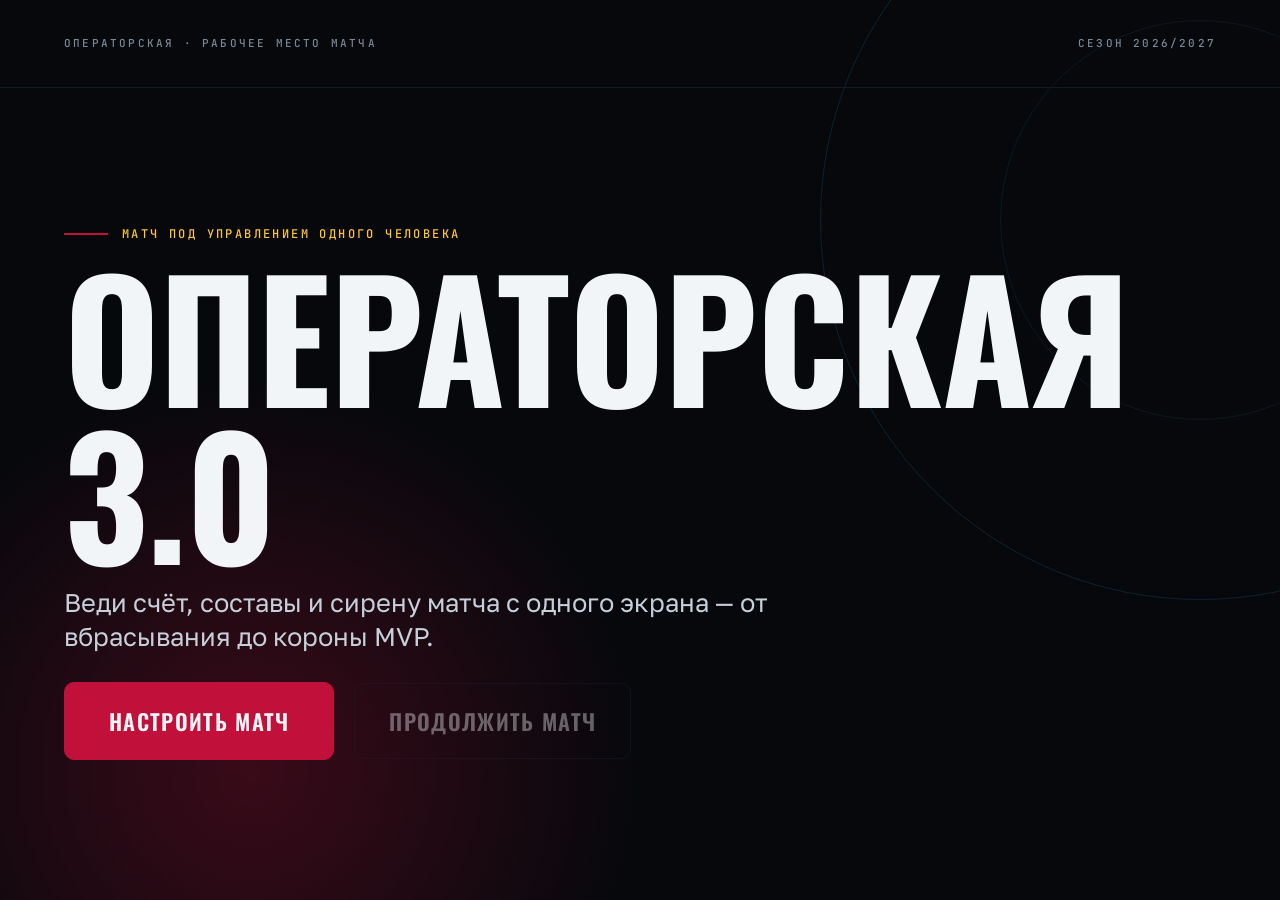
==== commit 89282001: "Операторская: папка с медиа хранит и настройки проекта Рядом с медиа в папке пишется «Операторская —" ====
--- a/operator/index.html
+++ b/operator/index.html
@@ -968,7 +968,15 @@
   const ext=(EXT[type]||fromName||".bin").toLowerCase();
   const base=(label.replace(/\.[a-z0-9]{2,5}$/i,"")||"файл")
     .replace(/[\\/:*?"<>|\u0000-\u001f]/g," ").replace(/\s+/g," ").trim().slice(0,80)||"файл";
-  return `${cat}/${base} [${String(k).replace(/[^a-z0-9]/gi,"").slice(-6)}]${ext}`;
+  return `${cat}/${base} [${keyTag(k)}]${ext}`;
+}
+/* короткая метка от всего ключа. Раньше брался хвост ключа, а у запасного
+   генератора ключей там время в миллисекундах — два файла с одним названием,
+   записанные подряд, легли бы в один путь и затёрли друг друга */
+function keyTag(k){
+  let h=0x811c9dc5;
+  for(const ch of String(k)){ h^=ch.charCodeAt(0); h=Math.imul(h,0x01000193)>>>0; }
+  return h.toString(36).padStart(6,"0").slice(-6);
 }
 
 /* чтение: сначала папка, потом хранилище браузера */
@@ -989,6 +997,76 @@
   }
   return rawPut(k,b);
 }
+/* ── файл проекта в папке ──
+   Медиа в папке без настроек — это просто куча mp3: какие команды, какой
+   трек чей, с какой секунды припев — всё это раньше жило только в браузере.
+   Теперь при каждом сохранении рядом с медиа пишется файл проекта, и папка
+   становится самодостаточной: открыл её в любом браузере, на сайте или
+   локально — подтянулось всё. */
+const MANIFEST="Операторская — проект.json";
+let manT=null, manifestSeen=null;      // manifestSeen: {savedAt, teams} последнего найденного в папке
+function scheduleManifest(){
+  if(!dirReady()) return;
+  clearTimeout(manT); manT=setTimeout(writeManifest,1200);
+}
+async function writeManifest(force){
+  if(!dirReady()) return false;
+  /* В папке лежит другой проект, и оператор ещё не решил, чей главнее:
+     молча перезаписывать его своим нельзя — это чьи-то составы и плейлисты */
+  if(!force&&manifestSeen&&manifestSeen.mine===false) return false;
+  try{
+    const st=JSON.parse(JSON.stringify(S));
+    delete st.match;                   // незаконченный матч — дело этого браузера, а не проекта
+    const doc={app:"Операторская 3.0",v:1,savedAt:new Date().toISOString(),state:st};
+    const fh=await mediaDir.getFileHandle(MANIFEST,{create:true});
+    const w=await fh.createWritable();
+    await w.write(new Blob([JSON.stringify(doc,null,1)],{type:"application/json"}));
+    await w.close();
+    manifestSeen={savedAt:doc.savedAt,teams:Object.keys(st.clubs||{}).length,mine:true};
+    return true;
+  }catch(e){ console.warn("Файл проекта в папку не записался",e); return false; }
+}
+async function readManifest(){
+  if(!dirReady()) return null;
+  try{
+    const f=await (await mediaDir.getFileHandle(MANIFEST)).getFile();
+    const d=JSON.parse(await f.text());
+    return (d&&d.state)?d:null;
+  }catch(e){ return null; }
+}
+/* настройки из папки поверх браузера; карта файлов — из папки, она про неё */
+async function loadFromManifest(ask){
+  const m=await readManifest();
+  if(!m){ if(ask) toast("В папке нет сохранённого проекта"); return false; }
+  if(ask&&!stateIsBlank(S)&&!confirm(
+      "Загрузить настройки проекта из папки?\n\n"+
+      "Команды, составы, статистика и плейлисты в этом браузере заменятся на те, что сохранены в папке. "+
+      "Свои потом можно вернуть кнопкой на экране настройки.")) return false;
+  try{ localStorage.setItem(LS+"_prev",JSON.stringify(S)); }catch(e){}
+  const localPaths=Object.assign({},S.mediaPaths||{});
+  applyBootstrapState({state:m.state});
+  S.mediaPaths=Object.assign(localPaths,m.state.mediaPaths||{});
+  S.mediaDirName=mediaDir?mediaDir.name:(S.mediaDirName||"");
+  manifestSeen={savedAt:m.savedAt,teams:Object.keys(m.state.clubs||{}).length,mine:true};
+  Object.keys(urls).forEach(k=>forget(k));
+  save();
+  preselectFromState();
+  return true;
+}
+/* после выбора папки или выдачи доступа: пустой браузер подхватывает проект
+   из папки молча, а свой проект без спроса не затираем */
+async function adoptFolder(){
+  const m=await readManifest();
+  manifestSeen=m?{savedAt:m.savedAt,teams:Object.keys(m.state.clubs||{}).length,mine:false}:null;
+  if(m&&stateIsBlank(S)){
+    await loadFromManifest(false);
+    toast(`Проект подтянут из папки «${mediaDir.name}»`);
+    return "loaded";
+  }
+  if(!m&&!stateIsBlank(S)) await writeManifest();   // своя папка без файла проекта — кладём его
+  return m?"found":"none";
+}
+
 /* сколько ключей смотрит в папку — для подписей и решения, просить ли доступ */
 function mappedCount(){ return Object.keys(mediaPaths()).length; }
 
@@ -1009,6 +1087,7 @@
   try{ mediaPerm=await mediaDir.requestPermission({mode:"readwrite"}); }
   catch(e){ console.warn("Доступ к папке не выдан",e); mediaPerm="denied"; }
   Object.keys(urls).forEach(k=>forget(k));       // ссылки на старые пустышки больше не годятся
+  if(mediaPerm==="granted") await adoptFolder();
   return mediaPerm==="granted";
 }
 /* выбрать папку: новую или ту же самую заново, если браузер забыл о ней */
@@ -1025,8 +1104,12 @@
   S.mediaDirName=h.name; save();
   Object.keys(urls).forEach(k=>forget(k));
   /* та же ли это папка, что была? проверяем по первому же файлу из настроек */
+  if(mediaPerm!=="granted"){ toast("Браузер не дал доступ к папке"); return false; }
+  const adopted=await adoptFolder();
+  if(adopted==="loaded") return true;
   const paths=Object.values(mediaPaths());
-  if(paths.length){
+  if(adopted==="found") toast(`В папке «${h.name}» сохранён другой проект — загрузить его можно на экране настройки`);
+  else if(paths.length){
     const probe=await dirRead(paths[0]);
     if(!probe) toast(`В папке «${h.name}» нет файлов этого проекта${was?` — раньше была «${was}»`:""}`);
     else toast(`Папка «${h.name}» подключена`);
@@ -1076,7 +1159,8 @@
   return (urls[k]=URL.createObjectURL(b));
 }
 function forget(k){ if(k&&urls[k]){URL.revokeObjectURL(urls[k]);delete urls[k];} }
-async function saveFile(file){ const k=uid(); await idbPut(k,file); return k; }
+/* label — роль файла в проекте: по ней файл сразу ложится в нужный раздел папки */
+async function saveFile(file,label){ const k=uid(); if(label) labelHints.set(k,label); await idbPut(k,file); return k; }
 
 /* ═══════════ КЛУБЫ КХЛ ═══════════ */
 const CLUBS=[
@@ -1175,6 +1259,7 @@
 function save(){ clearTimeout(saveT); saveT=setTimeout(()=>{
   try{ localStorage.setItem(LS,JSON.stringify(S)); }
   catch(e){ toast("Не удалось сохранить — хранилище переполнено"); }
+  scheduleManifest();               // копия настроек — в папку с медиа, если она подключена
 },140); }
 
 function club(name){
@@ -3194,7 +3279,7 @@
 }
 async function attachCheer(c,file){
   if(!/^audio\//.test(file.type)&&!/\.(mp3|wav|ogg|m4a)$/i.test(file.name)){ toast("Нужен аудиофайл"); return; }
-  const key=await saveFile(file);
+  const key=await saveFile(file,"крики трибун · "+c.name);
   if(c.cheerKey){ await idbDel(c.cheerKey); forget(c.cheerKey); }
   c.cheerKey=key; c.cheerName=file.name;
   c.cheerDur=c.cheerDur||10; c.cheerTrim=c.cheerTrim||10;
@@ -3204,7 +3289,7 @@
 }
 async function attachWhistle(file){
   if(!/^audio\//.test(file.type)&&!/\.(mp3|wav|ogg|m4a)$/i.test(file.name)){ toast("Нужен аудиофайл"); return; }
-  const key=await saveFile(file);
+  const key=await saveFile(file,"свисток судьи");
   if(S.shared.whistleKey){ await idbDel(S.shared.whistleKey); forget(S.shared.whistleKey); }
   S.shared.whistleKey=key; S.shared.whistleName=file.name;
   S.shared.whistleDur=S.shared.whistleDur||2; S.shared.whistleTrim=0;
@@ -3214,7 +3299,7 @@
 }
 async function attachTrans(file){
   if(!/^audio\//.test(file.type)&&!/\.(mp3|wav|ogg|m4a)$/i.test(file.name)){ toast("Нужен аудиофайл"); return; }
-  const key=await saveFile(file);
+  const key=await saveFile(file,"переход после песни");
   if(S.shared.transKey){ await idbDel(S.shared.transKey); forget(S.shared.transKey); }
   S.shared.transKey=key; S.shared.transName=file.name;
   S.shared.transDur=S.shared.transDur||6; S.shared.transTrim=S.shared.transTrim||6;
@@ -3225,7 +3310,7 @@
 async function attachWarn(k,file){
   if(!/^audio\//.test(file.type)&&!/\.(mp3|wav|ogg|m4a)$/i.test(file.name)){ toast("Нужен аудиофайл"); return; }
   const cf=warnCfg(k);
-  const key=await saveFile(file);
+  const key=await saveFile(file,"предупреждение · "+k);
   if(cf.key){ await idbDel(cf.key); forget(cf.key); }
   cf.key=key; cf.name=file.name; cf.dur=cf.dur||8; cf.trim=cf.trim||8;
   save(); await renderAudio();
@@ -3239,7 +3324,8 @@
   if(!/^audio\//.test(file.type)&&!/\.(mp3|wav|ogg|m4a)$/i.test(file.name)){ toast("Нужен аудиофайл"); return; }
   const K=kind==="warn"?"warnKey":"sirenKey", N=kind==="warn"?"warnName":"sirenName",
         D=kind==="warn"?"warnDur":"sirenDur", T=kind==="warn"?"warnTrim":"sirenTrim";
-  const key=await saveFile(file);
+  const key=await saveFile(file,kind==="warn"?"предупреждение о конце периода"
+    :(target===S.shared?"общая сирена периодов":"сирена · "+(target.name||"")));
   if(target[K]){ await idbDel(target[K]); forget(target[K]); }
   target[K]=key; target[N]=file.name; target[D]=target[D]||8; target[T]=target[T]||8;
   save(); await renderAudio();
@@ -3269,7 +3355,7 @@
       const f=await pickFile("image/*"); if(!f) break;
       const c=club(setupTeams[side]);
       if(c.logoKey){ await idbDel(c.logoKey); forget(c.logoKey); }
-      c.logoKey=await saveFile(f); save(); await renderTeamSetup(side); break; }
+      c.logoKey=await saveFile(f,"логотип · "+c.name); save(); await renderTeamSetup(side); break; }
     case "periods": S.cfg.periods=+el.dataset.n; save(); renderTimerCfg(); break;
     case "addPlayer": openPlayer(side,null); break;
     case "editPlayer": openPlayer(side,el.dataset.id); break;
@@ -3382,7 +3468,7 @@
       preview(c.cheerKey,null,c.cheerTrim); break; }
     case "upRout": {
       const f=await pickFile("audio/*"); if(!f) break;
-      const key=await saveFile(f);
+      const key=await saveFile(f,"трек на разгром «"+f.name.replace(/\.[a-z0-9]+$/i,"")+"»");
       if(S.shared.rout&&S.shared.rout.fileKey){ await idbDel(S.shared.rout.fileKey); forget(S.shared.rout.fileKey); }
       S.shared.rout={id:"rout",title:f.name.replace(/\.[a-z0-9]+$/i,""),tc:0,fileKey:key,dur:0};
       save(); await renderAudio();
@@ -3400,7 +3486,7 @@
     case "upCrowd": {
       const f=await pickFile("audio/*"); if(!f) break;
       if(S.shared.crowdKey){ await idbDel(S.shared.crowdKey); forget(S.shared.crowdKey); }
-      S.shared.crowdKey=await saveFile(f); S.shared.crowdName=f.name;
+      S.shared.crowdKey=await saveFile(f,"шум трибун"); S.shared.crowdName=f.name;
       crowdBuf=null; crowdBufKey=null;
       save(); await renderAudio(); break; }
     case "delCrowd": {
@@ -3427,7 +3513,7 @@
       const okd=await grantMediaDir();
       toast(okd?`Папка «${S.mediaDirName||""}» подключена`:"Браузер не дал доступ к папке");
       await checkLosses(); renderMediaDir();
-      if($("screen-setup").classList.contains("active")){ await renderAudio(); renderHealth(); }
+      if($("screen-setup").classList.contains("active")) await renderSetup();
       break; }
     case "dirPick": {
       if(await pickMediaDir()){
@@ -3436,6 +3522,19 @@
       }
       break; }
     case "dirMigrate": await migrateToDir(); renderMediaDir(); await checkLosses(); renderHealth(); break;
+    case "dirLoadManifest": {
+      if(await loadFromManifest(true)){
+        toast("Проект загружен из папки"); await checkLosses();
+        if($("screen-setup").classList.contains("active")) await renderSetup(); else renderMediaDir();
+      }
+      break; }
+    case "dirSaveManifest": {
+      if(!confirm("Записать в папку текущий проект этого браузера?\n\n"+
+                  "Сохранённый там раньше проект будет заменён. Медиафайлы в папке не удаляются.")) break;
+      const okm=await writeManifest(true);
+      if(okm){ manifestSeen.mine=true; toast("Проект записан в папку"); }
+      else toast("Записать в папку не удалось");
+      renderMediaDir(); break; }
     case "lossDetails": {
       await openSetup();
       const h=$("healthPanel");
@@ -3485,7 +3584,7 @@
     case "wAdd": {
       const f=await pickFile("audio/*"); if(!f) break;
       S.warmup.playlist=S.warmup.playlist||[];
-      const wk=await saveFile(f);
+      const wk=await saveFile(f,"разминка · «"+f.name.replace(/\.[a-z0-9]+$/i,"")+"»");
       const tr={id:uid(),title:f.name.replace(/\.[a-z0-9]+$/i,""),tc:0,end:0,dur:0,fileKey:wk};
       S.warmup.playlist.push(tr);
       measureLoudness(wk).then(r=>{ if(!r) return;
@@ -3518,7 +3617,7 @@
     case "trkAdd": {
       const f=await pickFile("audio/*"); if(!f) break;
       const c=club(setupTeams[side]); c.playlist=c.playlist||[];
-      const tk=await saveFile(f);
+      const tk=await saveFile(f,"трек «"+f.name.replace(/\.[a-z0-9]+$/i,"")+"» · "+c.name);
       const nt={id:uid(),title:f.name.replace(/\.[a-z0-9]+$/i,""),tc:0,fileKey:tk};
       c.playlist.push(nt);
       save(); await renderAudio();
@@ -3828,6 +3927,7 @@
 (async function init(){
   setupTouch();
   await loadMediaDir();             // папка с медиа — до любой проверки файлов
+  if(dirReady()) await adoptFolder();
   await importBootstrap();          // если файл прислали с вшитым проектом — разбираем его
   renderIncoming();                 // подсказка, если присланное ждёт решения оператора
   await checkLosses();              // медиа могло не дожить до этого запуска
@@ -4339,14 +4439,29 @@
            <button class="btn sm" data-act="dirPick">Выбрать другую…</button>`);
     return;
   }
-  el.innerHTML=head("подключена","ok")+
+  /* в папке чужой проект: решает оператор, само ничего не перезаписывается */
+  const foreign=manifestSeen&&manifestSeen.mine===false;
+  const when=foreign&&manifestSeen.savedAt?new Date(manifestSeen.savedAt).toLocaleString("ru-RU",
+    {day:"numeric",month:"long",hour:"2-digit",minute:"2-digit"}):"";
+  const conflict=foreign?`
+    <div style="border:1px solid rgba(255,197,49,.4);background:rgba(255,197,49,.06);border-radius:10px;
+      padding:14px 16px;margin-bottom:14px">
+      <div class="mono" style="font-size:11px;line-height:1.7;color:var(--soft);text-transform:none;letter-spacing:0;margin-bottom:12px">
+        <b>В этой папке сохранён другой проект</b> — ${manifestSeen.teams} ${manifestSeen.teams===1?"команда":"команд"}${when?`, от ${when}`:""}.
+        Пока ты не выберешь, файл проекта в папке не перезаписывается.</div>
+      ${row(`<button class="btn primary xs" data-act="dirLoadManifest">Загрузить проект из папки</button>
+             <button class="btn xs" data-act="dirSaveManifest">Записать в папку мой проект</button>`)}
+    </div>`:"";
+  el.innerHTML=head("подключена","ok")+conflict+
     note(`Папка <b style="color:var(--soft)">«${name}»</b>. В ней: <b style="color:var(--soft)">${inDir}</b>`+
       ` из ${all.length} медиафайлов проекта.`+
       (inBrowser?` Ещё <b style="color:var(--gold)">${inBrowser}</b> лежат в браузере и могут пропасть — перенеси их.`
-                :" Всё лежит на диске — браузеру вычищать нечего.")+
-      "<br>Новые сирены, треки и фото сразу ложатся в папку. Внутри файлы разложены по разделам — "+
-      "Музыка, Сирены, Звуки, Фото — их можно открыть и послушать обычным плеером.")+
+                :all.length?" Всё лежит на диске — браузеру вычищать нечего.":"")+
+      "<br>Новые сирены, треки и фото сразу ложатся в папку, разложенные по разделам — "+
+      "Музыка, Сирены, Звуки, Фото. Рядом лежит «"+esc(MANIFEST)+"» с командами, составами и плейлистами: "+
+      "папку можно открыть в любом браузере, и подтянется всё.")+
     row((inBrowser?`<button class="btn primary sm" data-act="dirMigrate">Перенести ${inBrowser} в папку</button>`:"")+
+        `<button class="btn ${inBrowser||all.length?"":"primary "}sm" data-act="importProjectFile">Распаковать проект из файла…</button>`+
         `<button class="btn sm" data-act="dirPick">Сменить папку…</button>`);
 }
 
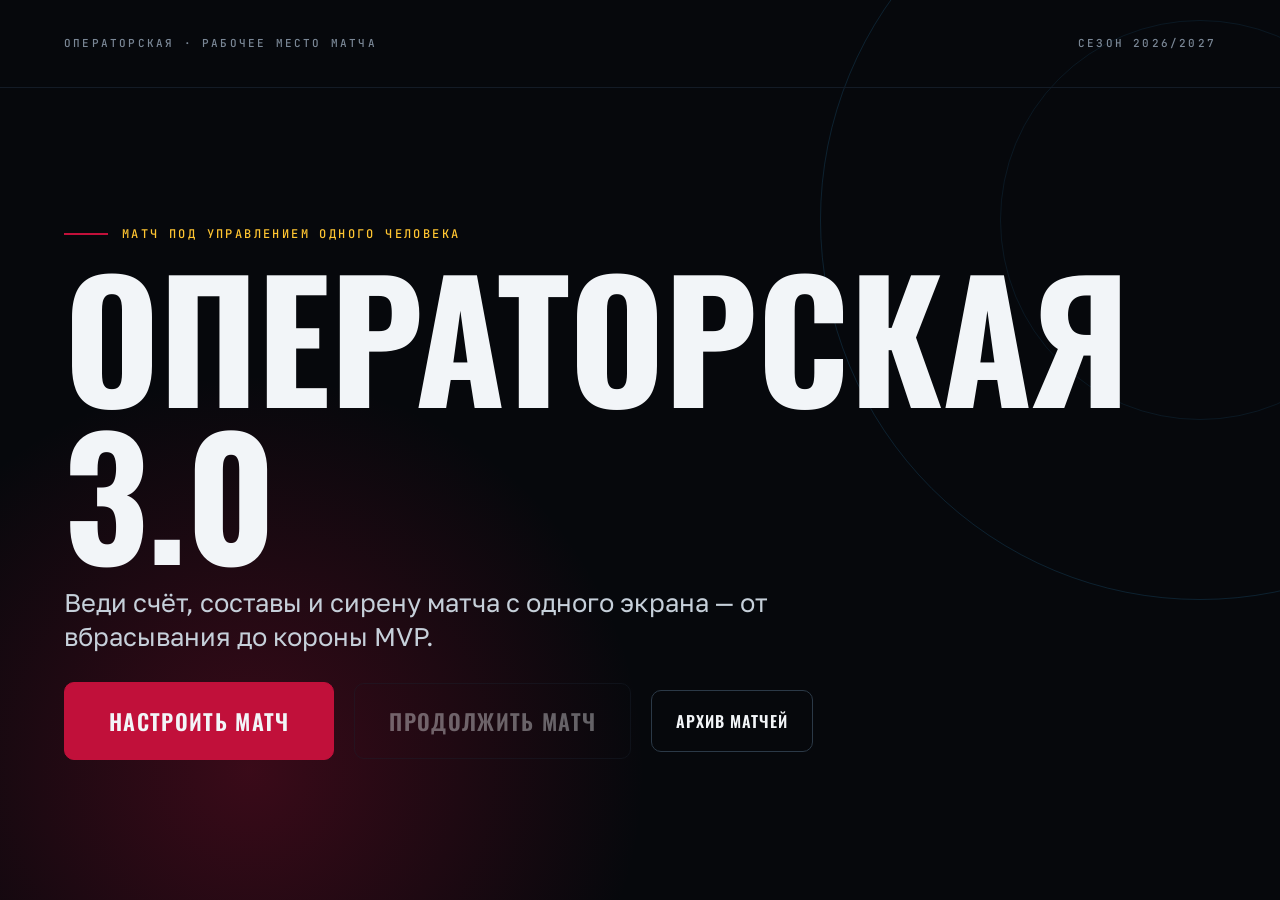
==== commit c42a87ce: "Операторская: архив матчей, протоколы и статистика Закрытый матч ложится в архив целиком: составы на" ====
--- a/operator/index.html
+++ b/operator/index.html
@@ -184,6 +184,46 @@
 .loss-bar.lock .loss-x{color:#FFEBB0}
 body.has-loss{padding-top:46px}
 .eq-grid{display:grid;grid-template-columns:repeat(auto-fit,minmax(230px,1fr));gap:18px 22px}
+/* ── архив матчей ── */
+.arc-top{display:flex;align-items:center;gap:14px;flex-wrap:wrap;
+  padding:22px clamp(16px,4vw,64px);border-bottom:1px solid var(--line-3)}
+.arc-tabs{display:flex;gap:4px;padding:18px clamp(16px,4vw,64px) 0;border-bottom:1px solid var(--line-3)}
+.arc-tab{font:500 13px var(--ui);color:var(--muted);background:none;border:none;cursor:pointer;
+  padding:10px 16px 12px;border-bottom:2px solid transparent;margin-bottom:-1px;transition:color .15s}
+.arc-tab:hover{color:var(--soft)}
+.arc-tab.on{color:var(--light);border-bottom-color:var(--gold)}
+.arc-body{padding:22px clamp(16px,4vw,64px) 60px;display:flex;flex-direction:column;gap:10px}
+.arc-empty{display:flex;flex-direction:column;gap:12px;align-items:flex-start;padding:40px 0}
+.arc-row{display:grid;grid-template-columns:150px 1fr auto;grid-template-areas:"date match acts" "date sub acts";
+  gap:4px 20px;align-items:center;padding:14px 18px;border:1px solid var(--line);border-radius:12px;
+  background:var(--board-deep);transition:border-color .15s}
+.arc-row:hover{border-color:var(--line-2)}
+.arc-date{grid-area:date;font-size:11px;color:var(--muted);text-transform:none;letter-spacing:0;line-height:1.5}
+.arc-match{grid-area:match;display:flex;align-items:center;gap:16px;flex-wrap:wrap}
+.arc-t{display:flex;align-items:center;gap:8px;font:600 17px/1.1 var(--disp);text-transform:uppercase;letter-spacing:.02em}
+.arc-t i{width:8px;height:22px;border-radius:2px;display:inline-block;flex:none}
+.arc-dot{width:7px;height:7px;border-radius:50%;margin-right:8px;vertical-align:middle;display:inline-block}
+.arc-score{font:700 26px/1 var(--disp);color:var(--light);white-space:nowrap}
+.arc-score small{font:500 9px var(--mono);color:var(--gold);letter-spacing:.12em;margin-left:6px;vertical-align:middle}
+.arc-sub{grid-area:sub;font-size:11px;color:var(--muted-2);text-transform:none;letter-spacing:0;line-height:1.5}
+.arc-acts{grid-area:acts;display:flex;gap:6px;flex-wrap:wrap;justify-content:flex-end}
+.arc-filter{display:flex;gap:6px;flex-wrap:wrap;align-items:center;margin-bottom:6px}
+.arc-scroll{overflow-x:auto;border:1px solid var(--line);border-radius:12px}
+.arc-table{width:100%;border-collapse:collapse;font:400 13px var(--ui);min-width:620px}
+.arc-table th{font:500 10px var(--mono);letter-spacing:.1em;text-transform:uppercase;color:var(--muted);
+  text-align:left;padding:12px;border-bottom:1px solid var(--line);background:var(--board-2);white-space:nowrap}
+.arc-table th[data-act]{cursor:pointer}
+.arc-table th[data-act]:hover,.arc-table th.on{color:var(--gold)}
+.arc-table td{padding:10px 12px;border-bottom:1px solid var(--line-3);color:var(--soft)}
+.arc-table tr:last-child td{border-bottom:none}
+.arc-table .n{text-align:center;width:1%;white-space:nowrap}
+.arc-table tr:hover td{background:rgba(255,255,255,.015)}
+.arc-note{font-size:10px;color:var(--muted-2);text-transform:none;letter-spacing:0;line-height:1.7;margin-top:6px}
+@media (max-width:720px){
+  .arc-row{grid-template-columns:1fr;grid-template-areas:"date" "match" "sub" "acts"}
+  .arc-acts{justify-content:flex-start}
+}
+
 .eq-grid .fld{padding:13px 14px;border:1px solid var(--line);border-radius:10px;background:var(--board-3)}
 .eq-grid .fld:has(input:not([disabled])):hover{border-color:var(--line-2)}
 .drop{display:flex;flex-direction:column;align-items:center;justify-content:center;gap:10px;padding:28px 16px;
@@ -520,6 +560,7 @@
     <div style="display:flex;align-items:center;gap:20px;flex-wrap:wrap">
       <button class="btn primary" id="btnGoSetup" style="font-size:22px;padding:22px 44px">Настроить матч</button>
       <button class="btn" id="btnResume" style="font-size:22px;padding:21px 34px">Продолжить матч</button>
+      <button class="btn" id="btnArchive" data-act="arcScreen" style="font-size:16px;padding:18px 24px">Архив матчей</button>
       <button class="btn hidden" id="btnInstall" style="font-size:16px;padding:18px 24px">Установить на телефон</button>
     </div>
     <div class="hidden" id="wIncoming" style="border:1px solid var(--b-line);background:var(--b-soft);
@@ -751,8 +792,29 @@
     <span class="disp" id="mvpName" style="font-size:20px;color:var(--gold);flex:none">★ —</span>
     <span class="mono" style="font-size:13px;line-height:1.5;color:var(--muted-3);flex:1;min-width:240px;
       text-transform:none;letter-spacing:0">Статус MVP и статистика матча (голы, пасы) уходят в общую статистику игрока и сохраняются между матчами. Корону можно переназначить до закрытия матча.</span>
+    <button class="btn" data-act="sumProto">Протокол матча</button>
     <button class="btn gold" id="btnCloseMatch">Закрыть матч</button>
   </div>
+</section>
+
+<!-- ================= АРХИВ МАТЧЕЙ ================= -->
+<section class="screen" id="screen-archive">
+  <div class="arc-top">
+    <button class="btn xs" data-act="arcBack">← Назад</button>
+    <span class="disp" style="font-size:26px">Архив матчей</span>
+    <span class="badge dim" id="arcCount">—</span>
+    <span class="sec-line"></span>
+    <button class="btn xs" data-act="arcAll">Все протоколы</button>
+    <button class="btn xs hidden" id="arcDirBtn" data-act="arcDir">Протоколы в папку</button>
+    <button class="btn xs" data-act="arcCsvP">Игроки → Excel</button>
+    <button class="btn xs" data-act="arcCsvM">Матчи → Excel</button>
+  </div>
+  <div class="arc-tabs">
+    <button class="arc-tab" data-act="arcTab" data-arc-tab="matches">Матчи</button>
+    <button class="arc-tab" data-act="arcTab" data-arc-tab="players">Игроки</button>
+    <button class="arc-tab" data-act="arcTab" data-arc-tab="teams">Команды</button>
+  </div>
+  <div class="arc-body" id="arcBody"></div>
 </section>
 
 <!-- модалки -->
@@ -1229,6 +1291,7 @@
                      gate:-50,comp:8,makeup:1.15}},
     cfg:{periodLen:1200,periods:3,otOn:false,otLen:300,interLen:180},
     match:null,
+    matches:[],                    // архив закрытых матчей — источник протоколов и статистики
     lastScreen:"welcome"
   };
 }
@@ -1990,7 +2053,7 @@
     phase: S.warmup.on ? "warmup" : "period",
     period:1, isOT:false, remaining:S.cfg.periodLen, running:false,
     started:false, warned:false,
-    score:{A:0,B:0}, goals:[], periodScores:[], over:false, mvp:null,
+    score:{A:0,B:0}, goals:[], periodScores:[], over:false, mvp:null, startedAt:Date.now(),
     thirdPlayed:{A:false,B:false}, crowdOn:false, timeUp:false };
 }
 function phaseLen(){
@@ -2236,6 +2299,10 @@
 }
 function closeMatch(){
   const m=M();
+  /* матч — в архив целиком, до того как он исчезнет из состояния */
+  let rec=null;
+  try{ rec=buildMatchRecord(m); matchArchive().push(rec); }
+  catch(e){ console.warn("Матч не попал в архив",e); }
   matchStats().forEach(e=>{
     const c=club(m.teams[e.side]); const p=(c.players||[]).find(x=>x.id===e.p.id);
     if(!p) return;
@@ -2243,7 +2310,12 @@
     if(m.mvp===e.key) p.seasonMvp=(p.seasonMvp||0)+1;
   });
   S.match=null; save(); stopAudio(); stopWarmup(); stopCrowd(); resetCooldown(); micGoOff(); keepAwake(false);
-  show("welcome"); toast("Матч закрыт, статистика записана в составы");
+  show("welcome");
+  if(rec&&dirReady()){
+    saveProtocolToDir(rec).then(okp=>toast(okp?"Матч закрыт: в архиве, протокол — в папке «Протоколы»"
+                                             :"Матч закрыт и сохранён в архив"));
+  }else toast(rec?"Матч закрыт и сохранён в архив":"Матч закрыт, статистика записана в составы");
+  renderArchiveBtn();
 }
 
 /* ═══════════ НАВИГАЦИЯ ═══════════ */
@@ -2251,7 +2323,7 @@
   /* проверка звука крутится в плеере разминки — уходя с настройки, глушим её,
      иначе она столкнётся с настоящим плейлистом матча */
   if(name!=="setup"&&eqTestT) eqTestStop();
-  ["welcome","setup","match","summary"].forEach(n=>$("screen-"+n).classList.toggle("active",n===name));
+  ["welcome","setup","match","summary","archive"].forEach(n=>$("screen-"+n).classList.toggle("active",n===name));
   S.lastScreen=name; save(); window.scrollTo(0,0);
 }
 /* ═══════════ РЕНДЕР · ЭКРАН 2 ═══════════ */
@@ -3508,6 +3580,40 @@
       Object.assign(eqCfg(),p.v); eqCfg().on=true;
       save(); applyEqLive(); renderEq(); toast("Настройка: "+p.label); break; }
     case "eqTest": await eqTest(); break;
+    /* ── архив ── */
+    case "arcScreen": await openArchive(); break;
+    case "arcBack": {
+      if(arcFrom==="setup") await openSetup();
+      else if(arcFrom==="summary"&&M()){ show("summary"); await renderSummary(); }
+      else if(arcFrom==="match"&&M()){ show("match"); await renderMatch(); }
+      else show("welcome");
+      break; }
+    case "arcTab": arcTab=el.dataset.arcTab||"matches"; renderArchive(); break;
+    case "arcSort": arcSort[el.dataset.tab]=el.dataset.k; renderArchive(); break;
+    case "arcTeam": arcTeam=el.dataset.team||""; renderArchive(); break;
+    case "arcOpen": { const r=matchArchive().find(x=>x.id===el.dataset.id); if(r) openProtocol(r); break; }
+    case "arcDown": { const r=matchArchive().find(x=>x.id===el.dataset.id);
+      if(r) downloadBlob(new Blob([protocolHTML(r)],{type:"text/html"}),protocolFileName(r)); break; }
+    case "arcDel": {
+      const i=matchArchive().findIndex(x=>x.id===el.dataset.id); if(i<0) break;
+      const r=matchArchive()[i];
+      if(!confirm(`Удалить из архива матч ${r.teams.A.name} — ${r.teams.B.name} ${r.score.A}:${r.score.B}?\n\n`+
+        "Он пропадёт из протоколов и сводной статистики. Голы и пасы в карточках игроков останутся — "+
+        "они были записаны при закрытии матча.")) break;
+      matchArchive().splice(i,1); save(); renderArchive(); renderArchiveBtn(); toast("Матч удалён из архива"); break; }
+    case "arcAll": {
+      const list=matchArchive().slice().sort((x,y)=>x.startedAt-y.startedAt);
+      if(!list.length){ toast("В архиве пока нет матчей"); break; }
+      openProtocol(list); break; }
+    case "arcDir": {
+      const list=matchArchive(); let n=0;
+      busy(`Протоколы в папку: 0 из ${list.length}`);
+      for(const r of list){ if(await saveProtocolToDir(r)) n++; $("busyText").textContent=`Протоколы в папку: ${n} из ${list.length}`; }
+      busyDone();
+      toast(n===list.length?`Протоколов в папке «Протоколы»: ${n}`:`Записано ${n} из ${list.length}`); break; }
+    case "arcCsvP": exportPlayersCSV(); break;
+    case "arcCsvM": exportMatchesCSV(); break;
+    case "sumProto": { const m=M(); if(m) openProtocol(buildMatchRecord(m)); break; }
     case "lossHide": lossHidden=true; await checkLosses(); break;
     case "dirGrant": {
       const okd=await grantMediaDir();
@@ -3930,6 +4036,7 @@
   if(dirReady()) await adoptFolder();
   await importBootstrap();          // если файл прислали с вшитым проектом — разбираем его
   renderIncoming();                 // подсказка, если присланное ждёт решения оператора
+  renderArchiveBtn();
   await checkLosses();              // медиа могло не дожить до этого запуска
   try{ DEF_SIREN=await synth("siren"); DEF_BUZZ=await synth("buzz");
        DEF_WHISTLE=await synth("whistle"); }
@@ -4176,7 +4283,7 @@
   const sh=st.shared||{};
   const shFilled=sh.sirenKey||sh.crowdKey||sh.transKey||sh.whistleKey||(sh.rout&&sh.rout.fileKey)||
     Object.values(sh.warns||{}).some(w=>w&&w.key);
-  return !filled && !shFilled && !((st.warmup||{}).playlist||[]).length;
+  return !filled && !shFilled && !((st.warmup||{}).playlist||[]).length && !(st.matches||[]).length;
 }
 
 /* кладём в IndexedDB всё, чего там нет: ключи уникальные, чужому не мешают */
@@ -5856,6 +5963,369 @@
   toast(n?`Статистика обнулена у ${n} игроков во всех командах`:"Статистика уже была пустой");
 }
 
+
+/* ═══════════ АРХИВ МАТЧЕЙ И ПРОТОКОЛЫ ═══════════
+   Раньше при закрытии матча голы и пасы просто прибавлялись к суммам
+   игроков, а сам матч исчезал бесследно. Теперь каждый закрытый матч
+   ложится в архив целиком: составы на момент игры, все шайбы со временем
+   и передачами, тренеры, MVP. Из архива собираются протоколы и сводная
+   статистика — по игрокам, командам и матчам.
+
+   Архив — это текст, он живёт в настройках проекта: в браузере и в файле
+   проекта в папке с медиа. Протоколы ещё и кладутся в папку отдельными
+   страницами, которые можно открыть без операторской и распечатать. */
+
+function matchArchive(){ if(!Array.isArray(S.matches)) S.matches=[]; return S.matches; }
+
+function buildMatchRecord(m){
+  const side=s=>{
+    const c=club(m.teams[s]), co=c.coach;
+    return {name:c.name,color:c.color,
+      coach:co?[co.last,co.first].filter(Boolean).join(" "):"",
+      coachRole:(co&&co.role)||"",
+      roster:(c.players||[]).map(p=>({id:p.id,num:p.num,last:p.last||"",first:p.first||"",pos:p.pos||""}))};
+  };
+  let a=0,b=0;
+  const goals=(m.goals||[]).map(g=>{
+    if(g.side==="A") a++; else b++;
+    return {t:g.t||0,period:g.period,side:g.side,author:g.author||null,
+            assists:(g.assists||[]).slice(),score:[a,b]};
+  });
+  let mvp=null;
+  if(m.mvp){ const i=m.mvp.indexOf(":"); mvp={side:m.mvp.slice(0,i),id:m.mvp.slice(i+1)}; }
+  return {id:uid(),startedAt:m.startedAt||Date.now(),closedAt:Date.now(),
+    teams:{A:side("A"),B:side("B")},score:{A:m.score.A,B:m.score.B},
+    ot:!!m.isOT||goals.some(g=>g.period==="ОТ"),
+    cfg:{periods:m.cfg.periods,periodLen:m.cfg.periodLen,otLen:m.cfg.otLen},
+    goals,mvp};
+}
+
+/* ── справочные функции по записи ── */
+function recPlayer(rec,side,id){ return (rec.teams[side].roster||[]).find(p=>p.id===id)||null; }
+function recName(p,short){
+  if(!p) return "—";
+  return short?`${p.last} ${(p.first||"")[0]?(p.first[0]+"."):""}`.trim():[p.last,p.first].filter(Boolean).join(" ");
+}
+function recPeriods(rec){
+  const n=rec.cfg&&rec.cfg.periods||3;
+  const cols=[]; for(let i=1;i<=n;i++) cols.push(String(i));
+  if(rec.ot) cols.push("ОТ");
+  const by={A:{},B:{}};
+  cols.forEach(c=>{ by.A[c]=0; by.B[c]=0; });
+  (rec.goals||[]).forEach(g=>{ const c=String(g.period); if(c in by[g.side]) by[g.side][c]++; });
+  return {cols,by};
+}
+function recStats(rec){
+  const map={};
+  const get=(side,id)=>{ const k=side+":"+id; if(!map[k]) map[k]={side,id,g:0,a:0}; return map[k]; };
+  (rec.goals||[]).forEach(g=>{
+    if(g.author) get(g.side,g.author).g++;
+    (g.assists||[]).forEach(id=>get(g.side,id).a++);
+  });
+  return map;
+}
+function recDate(ts,withTime){
+  const d=new Date(ts);
+  const o={day:"numeric",month:"long",year:"numeric"};
+  if(withTime){ o.hour="2-digit"; o.minute="2-digit"; }
+  return d.toLocaleString("ru-RU",o).replace(" г.","");
+}
+function recResult(rec,side){
+  const me=rec.score[side], them=rec.score[side==="A"?"B":"A"];
+  return me>them?"В":me<them?"П":"Н";
+}
+
+/* ── протокол: самостоятельная страница для печати и PDF ── */
+const PROTO_CSS=`
+@page{size:A4;margin:14mm 13mm}
+*{box-sizing:border-box}
+body{margin:0;font:13px/1.45 "Golos Text",system-ui,sans-serif;color:#10151c;background:#e9ecef}
+.page{background:#fff;max-width:860px;margin:24px auto;padding:34px 38px 30px;box-shadow:0 10px 40px -20px rgba(0,0,0,.35)}
+.top{display:flex;justify-content:space-between;align-items:baseline;border-bottom:2px solid #10151c;padding-bottom:10px}
+.top h1{font:600 22px/1 Oswald,sans-serif;letter-spacing:.06em;text-transform:uppercase;margin:0}
+.top .src{font:500 10px/1 "JetBrains Mono",monospace;letter-spacing:.14em;text-transform:uppercase;color:#6b7684}
+.meta{font:500 11px/1.6 "JetBrains Mono",monospace;color:#4b5563;margin:10px 0 18px}
+.score{display:grid;grid-template-columns:1fr auto 1fr;align-items:center;gap:18px;margin:6px 0 20px}
+.team{display:flex;align-items:center;gap:12px}
+.team.b{flex-direction:row-reverse;text-align:right}
+.mark{width:14px;height:42px;border-radius:3px;flex:none}
+.tname{font:600 22px/1.1 Oswald,sans-serif;text-transform:uppercase;letter-spacing:.02em}
+.tcoach{font-size:11px;color:#6b7684;margin-top:3px}
+.big{font:700 52px/1 Oswald,sans-serif;letter-spacing:.02em;text-align:center;white-space:nowrap}
+.big small{display:block;font:500 11px/1 "JetBrains Mono",monospace;letter-spacing:.14em;color:#b45309;margin-top:6px}
+h2{font:600 13px/1 Oswald,sans-serif;letter-spacing:.12em;text-transform:uppercase;margin:22px 0 8px;
+  padding-bottom:6px;border-bottom:1px solid #cfd5dc}
+table{width:100%;border-collapse:collapse}
+th{font:500 9.5px/1 "JetBrains Mono",monospace;letter-spacing:.1em;text-transform:uppercase;color:#6b7684;
+  text-align:left;padding:7px 8px;border-bottom:1px solid #cfd5dc}
+td{padding:6px 8px;border-bottom:1px solid #eef1f4;vertical-align:top}
+td.n,th.n{text-align:center;width:1%;white-space:nowrap}
+td.mono{font:500 12px "JetBrains Mono",monospace;white-space:nowrap}
+tr.tot td{font-weight:600;border-top:1px solid #cfd5dc}
+.empty{color:#9aa3ad;font-style:italic}
+.cols{display:grid;grid-template-columns:1fr 1fr;gap:22px}
+.cols h3{font:600 13px/1.2 Oswald,sans-serif;text-transform:uppercase;margin:0 0 6px;display:flex;align-items:center;gap:8px}
+.cols h3 i{width:8px;height:8px;border-radius:2px;display:inline-block}
+.mvp{margin-top:18px;padding:10px 14px;border:1px solid #f0c24b;background:#fff8e1;border-radius:6px}
+.sign{display:grid;grid-template-columns:1fr 1fr;gap:40px;margin-top:34px;font-size:11px;color:#4b5563}
+.sign div{border-top:1px solid #10151c;padding-top:5px}
+.foot{margin-top:18px;font:500 9px/1 "JetBrains Mono",monospace;color:#9aa3ad;letter-spacing:.1em;text-transform:uppercase}
+@media print{body{background:#fff}.page{box-shadow:none;margin:0;max-width:none;padding:0;page-break-after:always}
+  .page:last-child{page-break-after:auto}.noprint{display:none}}
+.noprint{max-width:860px;margin:18px auto 0;display:flex;gap:10px;justify-content:flex-end}
+.noprint button{font:500 12px "Golos Text",sans-serif;padding:9px 16px;border-radius:7px;border:1px solid #10151c;
+  background:#10151c;color:#fff;cursor:pointer}`;
+
+function protocolPage(rec){
+  const A=rec.teams.A, B=rec.teams.B, st=recStats(rec), {cols,by}=recPeriods(rec);
+  const plen=rec.cfg?mmss(rec.cfg.periodLen):"";
+  const goalRows=(rec.goals||[]).map((g,i)=>{
+    const t=rec.teams[g.side];
+    const au=g.author?recName(recPlayer(rec,g.side,g.author)):"";
+    const as=(g.assists||[]).map(id=>recName(recPlayer(rec,g.side,id),true)).join(", ");
+    return `<tr><td class="n">${i+1}</td><td class="mono">${mmss(g.t)}</td><td class="n">${esc(g.period)}</td>
+      <td class="mono">${g.score[0]}:${g.score[1]}</td><td>${esc(t.name)}</td>
+      <td>${au?esc(au):`<span class="empty">не указан</span>`}</td><td>${as?esc(as):"—"}</td></tr>`;
+  }).join("")||`<tr><td colspan="7" class="empty">Шайб в матче не было</td></tr>`;
+  const roster=(side)=>{
+    const t=rec.teams[side];
+    const rows=(t.roster||[]).slice().sort((x,y)=>(+x.num||999)-(+y.num||999)).map(p=>{
+      const s=st[side+":"+p.id]||{g:0,a:0};
+      const star=rec.mvp&&rec.mvp.side===side&&rec.mvp.id===p.id?" ★":"";
+      return `<tr><td class="n">${esc(p.num==null?"":p.num)}</td><td>${esc(recName(p))}${star}</td>
+        <td style="color:#6b7684;font-size:11px">${esc(p.pos||"")}</td>
+        <td class="n">${s.g||""}</td><td class="n">${s.a||""}</td><td class="n"><b>${(s.g+s.a)||""}</b></td></tr>`;
+    }).join("")||`<tr><td colspan="6" class="empty">Состав не заполнен</td></tr>`;
+    return `<div><h3><i style="background:${esc(t.color||"#999")}"></i>${esc(t.name)}</h3>
+      <table><tr><th class="n">№</th><th>Игрок</th><th>Амплуа</th><th class="n">Г</th><th class="n">П</th><th class="n">О</th></tr>${rows}</table>
+      ${t.coach?`<div class="tcoach" style="margin-top:8px">${esc(t.coachRole||"Тренер")}: <b style="color:#10151c">${esc(t.coach)}</b></div>`:""}</div>`;
+  };
+  const mvpP=rec.mvp?recPlayer(rec,rec.mvp.side,rec.mvp.id):null;
+  return `<section class="page">
+  <div class="top"><h1>Протокол матча</h1><span class="src">Операторская 3.0</span></div>
+  <div class="meta">${esc(recDate(rec.startedAt,true))}${rec.cfg?` · ${rec.cfg.periods} ${rec.cfg.periods===1?"период":"периода"} по ${plen}`:""}</div>
+  <div class="score">
+    <div class="team"><span class="mark" style="background:${esc(A.color||"#999")}"></span>
+      <div><div class="tname">${esc(A.name)}</div><div class="tcoach">хозяева</div></div></div>
+    <div class="big">${rec.score.A} : ${rec.score.B}${rec.ot?"<small>Овертайм</small>":""}</div>
+    <div class="team b"><span class="mark" style="background:${esc(B.color||"#999")}"></span>
+      <div><div class="tname">${esc(B.name)}</div><div class="tcoach">гости</div></div></div>
+  </div>
+  <h2>Счёт по периодам</h2>
+  <table><tr><th>Команда</th>${cols.map(c=>`<th class="n">${esc(c)}</th>`).join("")}<th class="n">Итог</th></tr>
+    <tr><td>${esc(A.name)}</td>${cols.map(c=>`<td class="n">${by.A[c]}</td>`).join("")}<td class="n"><b>${rec.score.A}</b></td></tr>
+    <tr><td>${esc(B.name)}</td>${cols.map(c=>`<td class="n">${by.B[c]}</td>`).join("")}<td class="n"><b>${rec.score.B}</b></td></tr></table>
+  <h2>Взятие ворот</h2>
+  <table><tr><th class="n">№</th><th>Время</th><th class="n">Пер.</th><th>Счёт</th><th>Команда</th><th>Автор</th><th>Передачи</th></tr>${goalRows}</table>
+  <h2>Составы</h2>
+  <div class="cols">${roster("A")}${roster("B")}</div>
+  ${mvpP?`<div class="mvp">★ Лучший игрок матча — <b>${esc(recName(mvpP))}</b>${mvpP.num!=null&&mvpP.num!==""?` (№${esc(mvpP.num)})`:""}, ${esc(rec.teams[rec.mvp.side].name)}</div>`:""}
+  <div class="sign"><div>Оператор</div><div>Главный судья</div></div>
+  <div class="foot">Сформировано ${esc(recDate(rec.closedAt||Date.now(),true))}</div>
+</section>`;
+}
+function protocolHTML(recs,title){
+  const list=Array.isArray(recs)?recs:[recs];
+  const t=title||(list.length===1?`Протокол · ${list[0].teams.A.name} — ${list[0].teams.B.name}`:`Протоколы матчей · ${list.length}`);
+  /* кнопка печати — только ссылкой на print(), без единого тега скрипта:
+     страница рождается внутри инлайн-скрипта, и такой тег сломал бы разбор */
+  return `<!DOCTYPE html><html lang="ru"><head><meta charset="utf-8"><title>${esc(t)}</title>
+<meta name="viewport" content="width=device-width, initial-scale=1">
+<link href="https://fonts.googleapis.com/css2?family=Oswald:wght@500;600;700&family=Golos+Text:wght@400;500;600&family=JetBrains+Mono:wght@500&display=swap" rel="stylesheet">
+<style>${PROTO_CSS}</style></head><body>
+<div class="noprint"><button onclick="print()">Печать / сохранить в PDF</button></div>
+${list.map(protocolPage).join("\n")}
+</body></html>`;
+}
+function protocolFileName(rec){
+  const d=new Date(rec.startedAt), p=n=>String(n).padStart(2,"0");
+  const stamp=`${d.getFullYear()}-${p(d.getMonth()+1)}-${p(d.getDate())} ${p(d.getHours())}-${p(d.getMinutes())}`;
+  const base=`${stamp} ${rec.teams.A.name} — ${rec.teams.B.name} ${rec.score.A}-${rec.score.B}${rec.ot?" ОТ":""}`;
+  return base.replace(/[\\/:*?"<>|\u0000-\u001f]/g," ").replace(/\s+/g," ").trim()+".html";
+}
+function downloadBlob(blob,name){
+  const a=document.createElement("a");
+  a.href=URL.createObjectURL(blob); a.download=name;
+  document.body.appendChild(a); a.click(); a.remove();
+  setTimeout(()=>URL.revokeObjectURL(a.href),4000);
+}
+function openProtocol(recs){
+  const u=URL.createObjectURL(new Blob([protocolHTML(recs)],{type:"text/html"}));
+  const w=window.open(u,"_blank");
+  if(!w) toast("Браузер заблокировал новую вкладку — разреши всплывающие окна или жми «Скачать»");
+  setTimeout(()=>URL.revokeObjectURL(u),60000);
+}
+/* протокол в папку с медиа: Протоколы/2026-10-29 19-40 СКА — Динамо 3-2.html */
+async function saveProtocolToDir(rec){
+  if(!dirReady()) return false;
+  try{
+    await dirWrite("Протоколы/"+protocolFileName(rec),new Blob([protocolHTML(rec)],{type:"text/html"}));
+    return true;
+  }catch(e){ console.warn("Протокол в папку не записался",e); return false; }
+}
+
+/* ── сводная статистика по архиву ── */
+function archiveStats(){
+  const players={}, teams={};
+  const team=n=>teams[n]||(teams[n]={name:n,color:"",gp:0,w:0,l:0,d:0,otw:0,otl:0,gf:0,ga:0});
+  matchArchive().slice().sort((x,y)=>x.startedAt-y.startedAt).forEach(rec=>{
+    const st=recStats(rec);
+    ["A","B"].forEach(side=>{
+      const t=rec.teams[side], o=side==="A"?"B":"A", tm=team(t.name);
+      tm.color=t.color||tm.color; tm.gp++;
+      tm.gf+=rec.score[side]; tm.ga+=rec.score[o];
+      const r=recResult(rec,side);
+      if(r==="В"){ tm.w++; if(rec.ot) tm.otw++; }
+      else if(r==="П"){ tm.l++; if(rec.ot) tm.otl++; }
+      else tm.d++;
+      (t.roster||[]).forEach(p=>{
+        const k=t.name+"|"+p.id;
+        const e=players[k]||(players[k]={key:k,team:t.name,color:t.color,id:p.id,gp:0,g:0,a:0,mvp:0});
+        /* имя и номер — из последнего матча: человек мог сменить номер */
+        e.num=p.num; e.last=p.last; e.first=p.first; e.pos=p.pos;
+        e.gp++;
+        const s=st[side+":"+p.id]; if(s){ e.g+=s.g; e.a+=s.a; }
+        if(rec.mvp&&rec.mvp.side===side&&rec.mvp.id===p.id) e.mvp++;
+      });
+    });
+  });
+  return {players:Object.values(players),teams:Object.values(teams)};
+}
+
+/* ── выгрузка в таблицы: CSV, который Excel открывает сразу по-русски ── */
+function csv(rows){
+  const cell=v=>{ const s=v==null?"":String(v); return /[;"\n\r]/.test(s)?`"${s.replace(/"/g,'""')}"`:s; };
+  return "﻿"+rows.map(r=>r.map(cell).join(";")).join("\r\n");
+}
+function exportPlayersCSV(){
+  const {players}=archiveStats();
+  if(!players.length){ toast("В архиве пока нет матчей"); return; }
+  const rows=[["Команда","Номер","Фамилия","Имя","Амплуа","Игры","Голы","Передачи","Очки","MVP","Очки за игру"]];
+  players.sort((x,y)=>(y.g+y.a)-(x.g+x.a)||y.g-x.g).forEach(p=>rows.push([
+    p.team,p.num,p.last,p.first,p.pos,p.gp,p.g,p.a,p.g+p.a,p.mvp,
+    p.gp?((p.g+p.a)/p.gp).toFixed(2).replace(".",","):"0"]));
+  downloadBlob(new Blob([csv(rows)],{type:"text/csv"}),`Статистика игроков · ${matchArchive().length} ${plural(matchArchive().length,"матч","матча","матчей")}.csv`);
+}
+function exportMatchesCSV(){
+  const list=matchArchive();
+  if(!list.length){ toast("В архиве пока нет матчей"); return; }
+  const rows=[["Дата","Хозяева","Гости","Счёт","Овертайм","По периодам","Шайбы (время · автор)","Лучший игрок"]];
+  list.slice().sort((x,y)=>x.startedAt-y.startedAt).forEach(rec=>{
+    const {cols,by}=recPeriods(rec);
+    const mvpP=rec.mvp?recPlayer(rec,rec.mvp.side,rec.mvp.id):null;
+    rows.push([recDate(rec.startedAt,true),rec.teams.A.name,rec.teams.B.name,
+      `${rec.score.A}:${rec.score.B}`,rec.ot?"да":"",
+      cols.map(c=>`${by.A[c]}:${by.B[c]}`).join(", "),
+      (rec.goals||[]).map(g=>`${mmss(g.t)} ${rec.teams[g.side].name} — ${recName(recPlayer(rec,g.side,g.author),true)}`).join("; "),
+      mvpP?`${recName(mvpP)} (${rec.teams[rec.mvp.side].name})`:""]);
+  });
+  downloadBlob(new Blob([csv(rows)],{type:"text/csv"}),`Матчи · ${list.length}.csv`);
+}
+
+/* ── экран архива ── */
+let arcTab="matches", arcSort={players:"pts",teams:"pts"}, arcTeam="", arcFrom="welcome";
+async function openArchive(){
+  arcFrom=["setup","summary","match"].find(n=>$("screen-"+n).classList.contains("active"))||"welcome";
+  show("archive"); renderArchive();
+}
+function renderArchive(){
+  const el=$("arcBody"); if(!el) return;
+  const list=matchArchive().slice().sort((x,y)=>y.startedAt-x.startedAt);
+  $("arcCount").textContent=list.length?`${list.length} ${plural(list.length,"матч","матча","матчей")}`:"пусто";
+  document.querySelectorAll("[data-arc-tab]").forEach(b=>b.classList.toggle("on",b.dataset.arcTab===arcTab));
+  $("arcDirBtn").classList.toggle("hidden",!dirReady()||!list.length);
+  if(!list.length){
+    el.innerHTML=`<div class="arc-empty">
+      <span class="disp" style="font-size:22px">Архив пуст</span>
+      <span class="mono" style="font-size:12px;line-height:1.7;color:var(--muted);text-transform:none;letter-spacing:0;max-width:520px">
+        Матч попадает сюда, когда ты нажимаешь «Закрыть матч» на экране сводки — целиком: составы, все шайбы
+        со временем и передачами, счёт по периодам, лучший игрок. По архиву собираются протоколы и статистика.</span></div>`;
+    return;
+  }
+  if(arcTab==="matches") el.innerHTML=list.map(arcMatchRow).join("");
+  else if(arcTab==="players") el.innerHTML=arcPlayersTable();
+  else el.innerHTML=arcTeamsTable();
+}
+function renderArchiveBtn(){
+  const b=$("btnArchive"); if(!b) return;
+  const n=matchArchive().length;
+  b.textContent=n?`Архив матчей · ${n}`:"Архив матчей";
+}
+function plural(n,one,few,many){
+  const m10=n%10, m100=n%100;
+  return m10===1&&m100!==11?one:(m10>=2&&m10<=4&&(m100<10||m100>=20))?few:many;
+}
+function arcMatchRow(rec){
+  const A=rec.teams.A, B=rec.teams.B, n=(rec.goals||[]).length;
+  const mvpP=rec.mvp?recPlayer(rec,rec.mvp.side,rec.mvp.id):null;
+  const scorers=["A","B"].map(s=>{
+    const st=recStats(rec);
+    return Object.values(st).filter(e=>e.side===s&&e.g>0).sort((x,y)=>y.g-x.g)
+      .map(e=>`${recName(recPlayer(rec,s,e.id),true)}${e.g>1?" ×"+e.g:""}`).join(", ");
+  });
+  return `<div class="arc-row">
+    <div class="arc-date mono">${esc(recDate(rec.startedAt))}<br><span style="color:var(--muted-2)">${
+      new Date(rec.startedAt).toLocaleTimeString("ru-RU",{hour:"2-digit",minute:"2-digit"})}</span></div>
+    <div class="arc-match">
+      <span class="arc-t"><i style="background:${esc(A.color)}"></i>${esc(A.name)}</span>
+      <span class="arc-score">${rec.score.A}:${rec.score.B}${rec.ot?`<small>ОТ</small>`:""}</span>
+      <span class="arc-t b">${esc(B.name)}<i style="background:${esc(B.color)}"></i></span>
+    </div>
+    <div class="arc-sub mono">${n?`${scorers[0]||"—"} · ${scorers[1]||"—"}`:"без шайб"}${mvpP?` · ★ ${esc(recName(mvpP,true))}`:""}</div>
+    <div class="arc-acts">
+      <button class="btn xs" data-act="arcOpen" data-id="${rec.id}">Протокол</button>
+      <button class="btn xs" data-act="arcDown" data-id="${rec.id}">Скачать</button>
+      <button class="btn xs danger" data-act="arcDel" data-id="${rec.id}" title="Удалить из архива">✕</button>
+    </div></div>`;
+}
+function arcSortHead(tab,k,label,cls){
+  const on=arcSort[tab]===k;
+  return `<th class="${cls||""}${on?" on":""}" data-act="arcSort" data-tab="${tab}" data-k="${k}">${label}${on?" ↓":""}</th>`;
+}
+function arcPlayersTable(){
+  const {players}=archiveStats();
+  const teamsList=[...new Set(players.map(p=>p.team))].sort();
+  const list=players.filter(p=>!arcTeam||p.team===arcTeam);
+  const key={pts:p=>p.g+p.a,g:p=>p.g,a:p=>p.a,gp:p=>p.gp,mvp:p=>p.mvp,ppg:p=>p.gp?(p.g+p.a)/p.gp:0}[arcSort.players]||(p=>p.g+p.a);
+  list.sort((x,y)=>key(y)-key(x)||(y.g-x.g)||(x.last||"").localeCompare(y.last||""));
+  return `<div class="arc-filter">
+      <span class="mono" style="font-size:10px;color:var(--muted)">Команда</span>
+      <button class="chip ${arcTeam?"":"on"}" data-act="arcTeam" data-team="">Все</button>
+      ${teamsList.map(t=>`<button class="chip ${arcTeam===t?"on":""}" data-act="arcTeam" data-team="${esc(t)}">${esc(t)}</button>`).join("")}
+    </div>
+    <div class="arc-scroll"><table class="arc-table">
+    <tr><th class="n">#</th><th>Игрок</th><th>Команда</th>
+      ${arcSortHead("players","gp","И","n")}${arcSortHead("players","g","Г","n")}${arcSortHead("players","a","П","n")}
+      ${arcSortHead("players","pts","О","n")}${arcSortHead("players","mvp","MVP","n")}${arcSortHead("players","ppg","О/И","n")}</tr>
+    ${list.map((p,i)=>`<tr><td class="n mono">${i+1}</td>
+      <td><b>${esc(p.last||"")}</b> ${esc(p.first||"")}${p.num!=null&&p.num!==""?` <span class="mono" style="color:var(--muted-2)">№${esc(p.num)}</span>`:""}</td>
+      <td><i class="arc-dot" style="background:${esc(p.color)}"></i>${esc(p.team)}</td>
+      <td class="n mono">${p.gp}</td><td class="n mono">${p.g}</td><td class="n mono">${p.a}</td>
+      <td class="n mono"><b>${p.g+p.a}</b></td><td class="n mono">${p.mvp||""}</td>
+      <td class="n mono">${p.gp?((p.g+p.a)/p.gp).toFixed(2):"—"}</td></tr>`).join("")}
+    </table></div>
+    <div class="arc-note mono">И — сыгранные матчи: игрок считается сыгравшим, если стоял в составе на момент закрытия матча.
+      Считается только по матчам из архива — суммы в карточках игроков включают и более ранние матчи.</div>`;
+}
+function arcTeamsTable(){
+  const {teams}=archiveStats();
+  const key={pts:t=>t.w*2+t.d,gp:t=>t.gp,w:t=>t.w,gf:t=>t.gf,diff:t=>t.gf-t.ga}[arcSort.teams]||(t=>t.w*2+t.d);
+  teams.sort((x,y)=>key(y)-key(x)||((y.gf-y.ga)-(x.gf-x.ga)));
+  return `<div class="arc-scroll"><table class="arc-table">
+    <tr><th class="n">#</th><th>Команда</th>${arcSortHead("teams","gp","И","n")}${arcSortHead("teams","w","В","n")}
+      <th class="n">ВО</th><th class="n">ПО</th><th class="n">П</th><th class="n">Н</th>
+      ${arcSortHead("teams","gf","Ш","n")}${arcSortHead("teams","diff","+/−","n")}${arcSortHead("teams","pts","О","n")}</tr>
+    ${teams.map((t,i)=>`<tr><td class="n mono">${i+1}</td>
+      <td><i class="arc-dot" style="background:${esc(t.color)}"></i><b>${esc(t.name)}</b></td>
+      <td class="n mono">${t.gp}</td><td class="n mono">${t.w}</td><td class="n mono">${t.otw}</td>
+      <td class="n mono">${t.otl}</td><td class="n mono">${t.l}</td><td class="n mono">${t.d||""}</td>
+      <td class="n mono">${t.gf}–${t.ga}</td><td class="n mono">${t.gf-t.ga>0?"+":""}${t.gf-t.ga}</td>
+      <td class="n mono"><b>${t.w*2+t.d}</b></td></tr>`).join("")}
+    </table></div>
+    <div class="arc-note mono">В и П включают победы и поражения в овертайме (они вынесены отдельно в ВО и ПО).
+      Очки: 2 за победу, 1 за ничью.</div>`;
+}
+
 })();
 
 </script>
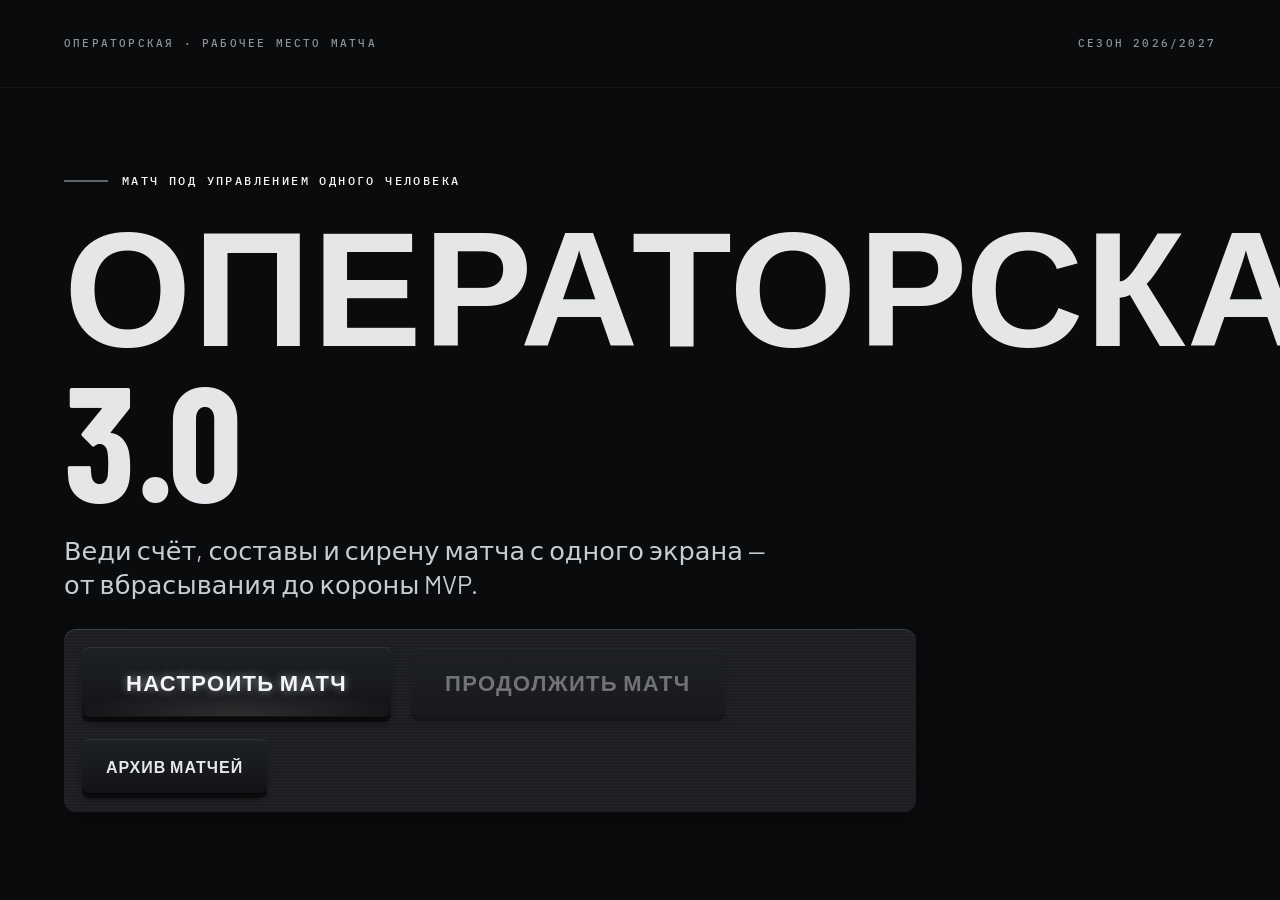
==== commit 336de5bc: "Операторская: новый облик «Пульт арены» Скевоморфный пульт в палитре лиги: чёрное, белое, серое. Три" ====
--- a/operator/index.html
+++ b/operator/index.html
@@ -14,7 +14,7 @@
 <link rel="manifest" href="data:application/manifest+json;charset=utf-8,%7B%22name%22%3A%22%D0%9E%D0%BF%D0%B5%D1%80%D0%B0%D1%82%D0%BE%D1%80%D1%81%D0%BA%D0%B0%D1%8F%203.0%22%2C%22short_name%22%3A%22%D0%9E%D0%BF%D0%B5%D1%80%D0%B0%D1%82%D0%BE%D1%80%D1%81%D0%BA%D0%B0%D1%8F%22%2C%22lang%22%3A%22ru%22%2C%22start_url%22%3A%22.%22%2C%22scope%22%3A%22.%22%2C%22display%22%3A%22standalone%22%2C%22orientation%22%3A%22any%22%2C%22background_color%22%3A%22%2306080C%22%2C%22theme_color%22%3A%22%2306080C%22%2C%22description%22%3A%22%D0%A0%D0%B0%D0%B1%D0%BE%D1%87%D0%B5%D0%B5%20%D0%BC%D0%B5%D1%81%D1%82%D0%BE%20%D0%BE%D0%BF%D0%B5%D1%80%D0%B0%D1%82%D0%BE%D1%80%D0%B0%20%D1%85%D0%BE%D0%BA%D0%BA%D0%B5%D0%B9%D0%BD%D0%BE%D0%B3%D0%BE%20%D0%BC%D0%B0%D1%82%D1%87%D0%B0%3A%20%D1%81%D1%87%D1%91%D1%82%2C%20%D1%81%D0%B8%D1%80%D0%B5%D0%BD%D1%8B%2C%20%D0%BC%D1%83%D0%B7%D1%8B%D0%BA%D0%B0%2C%20%D0%B4%D0%B8%D0%BA%D1%82%D0%BE%D1%80%22%2C%22icons%22%3A%5B%7B%22src%22%3A%22data%3Aimage%2Fpng%3Bbase64%2CiVBORw0KGgoAAAANSUhEUgAAAMAAAADACAYAAABS3GwHAAAFFklEQVR42u3dMW4UQRCFYdOywAEJNyAhdcAVkAMyjkpGYHEFB6QkvgEpRJBgCSGvvV5PT3fX%2B%2F4UZHuq399VPbuz%2B%2BLlxevfZ0AoTQlAAIAAAAEAAgAEAAgAEAAgAEAAgAAAAQACAAQACAAQACAAQABgEc6VoC%2B%2Fvr579s949eG7QnbihWeC5wg5OQgg8IQggNCTgQBCTwYCCD0Z%2BuM26F8%2B3txGhP%2FuWj%2Fe3Fr0s%2FDboOkh%2BPf6v7x%2FawQS%2FLOzzz%2Buphs3tu5Mn95cH%2Fy3NBGiBDhmxz9VgBFz9SliPBT%2BRBFiBHjKuHOMBDMeJI8R4lgBUiQoL8Cxwf93sQ8FaaW7J%2Fddw%2F9%2F%2Fym1IUDh4N8Xngq3DO%2Bu59C1JItQUoBjFjT1roe6FRfgsUUUfDUsKYBdXz1jBbDrq%2B2pNAuE59Rv9VfTl%2B0Agq%2FmsR1A%2BHWDWAGEnwSxI9BDxRV861G6Awj%2FWt1glU7QhB%2FJEjThR7IETfiRLEETfiRL0IQfyRK0KsWFdSohwKFdQvhrSDBbF2jCj2QJmvAjWQKfDIdophDA7q8LxAog%2FCSIFUD4STBaAmcAOAPY%2FZHaBdoKxUGGBDEC%2BHIGzJKLNstF2v11gREStJmLAaNQKQGMPpgtJ80ugOT1bxWthi6wRAew%2B2N0DrwSjGh2EeC%2Bdmb3x2N52GMM0gGgAzj8IvUwPKQDGH8wSy6MQDACOfwi9TCsA0AHAFLp9g0xxp%2F7ub64fPT%2FXP38Fl%2BnvfJzbg%2BYI%2FSH%2Fj8Z%2BkKASUJPhkJngPQXv7YK%2F14%2Fd%2BWxaJlDcML8f31x2T2ke%2FyOGdgrL%2B4CLbo7p3cDAgSHnwQTC5A2%2F48OYZoEW%2Bdrlw5Qdf6fJXxVJdgjN0agIqEzDhEAIEDybqsLECA%2BZCQgADBGAO8Axdb0fkBGByg4XhiDCAAQACBA6FhhDCIAQADgIY56KL7XOzxXukW64kix0iOUozKmA8AIBBAAcAbYfo6r8lYIZ4C5zgdb5UoHgBEI9XZTH6JFAIAAAAHCxgrjzyABRn3VJerS%2B86iDgAdAHXGC%2BMPAWJDJvwEAAiQuNva%2FScWoOqdoFlCVzX8e%2BRmcwHSPgdodPjSdv6t82UEWjiExh4CxEog%2FIsJkPCK8NXPb92DucfvSJn%2FuwmQ%2FnmgvQKavuv7pvhFJXjO02RGnb4QYEIZhH4%2FNn0m%2BJg5zselY6bcuAuEaAgAAux5aveADGYam3UA6AAzWA6MyEV3Adz1wcz5MQLBCDTCYmMQRh5%2BdQBgtAC6AEbnYDcBHIYxY15asv3I3v13F0AXwGw5aXYBJK97m8VuEgj%2FiClhSAcwCmGWXLQVdgUYfcoJYBQS%2FhmmAq8EI5qhAugCdv%2FRZ8LhHYAEwh%2FbAUgg%2FNEjEEAAXcDuTwASCD8BSCD8BDilqLBOpQR4aJcgwbrhn%2FE9YNN2ABIIf%2FwIRALhjz8DkED44w%2FBJBD%2BaAFIIPy96PoNMXsXfaXCVw3%2Bamuw3HuBHiuubiD8pQUggfBHj0BGIjWO7wC6gfDrACcEXTdQz7ICGInUkAC6gboR4GmzPxGya1VWAIurNgQ4YbGrL7g6hArw1MWvFoDkayfAM8OwaiBSrpMAOwZk5qBUux4CLBKeUQFa8W8mQHEReoRsxr%2BJAGRYCqEnQJwMQk%2BAOBmEngBRQgg8AcrLIeQEALrgCzJAAIAAAAEAAgAEAAgAEAAgAEAAgAAAAQACAAQACAAQACAAsBR%2FALWyvyJeX5BPAAAAAElFTkSuQmCC%22%2C%22sizes%22%3A%22192x192%22%2C%22type%22%3A%22image%2Fpng%22%7D%2C%7B%22src%22%3A%22data%3Aimage%2Fpng%3Bbase64%2CiVBORw0KGgoAAAANSUhEUgAAAgAAAAIACAYAAAD0eNT6AAAPGklEQVR42u3dMXYTade2UdlLyyhw0jMg6ZSAKbAcOGOoZARePQUHpCSeQacQmVQYZFRUqeo55947%2F%2F%[base64]%2B%2F%2Ffv6v%2Bbbz58deGhsKubw%2B2zywAWu1AAAQBY8uIABABg0QsDEACAZS8KQACAZW%2FZiwIQAGDhIwhAAICljxgAAQAWPoIABABY%2BogBEABg6SMGQACApY8YAAEAlj5iAAQAWPqIARAAYPEjBEAAkOb%2B8Wn36f87F4JVfPznYff5%2FVsXgtL2LgHVFz%2BsvfyP7z0hgBMAGGDxOwVgrQB4SQjgBAC87RO2%2FF%2Fen2IAJwCwweJ3CsAWAeBUACcA4I0fy%2F%2Bne1gIIADA4if4nhYCjMRXALRc%2FL4GYIQTgFOEAE4AwBv%2FYtb8IzVpf2xpyeXvRAAnAFj8F178XU4BKv%2F1uS6hsHQAOBFAAGDxC4DyS757HFx6%2BQsBtuIrAFouf8u%2B5nVI%2F%2B843D8%2BiQCcAGDxdzgFsOzrnxSseQLgNAABgMVfNAAs%2FF5BsNXyFwIIACz%2FBYbnJReGhd87CN58%2BDrMfQwCAIt%2F4rBcekFY%2Bhkx8LvPebR7GwQAFv8rw3HuUrDwM4Pgtc9dCCAAYICBeM4wnLoILH0xcM49MPp9DwKAdot%2F6vA7Z%2Fhb%2BmJgzr1Q5VkAAUDJ5T9n2J0a%2Bha%2FEFjynqj2XCAAoP2AOx72lj6n7o%2Bl7g0hgADA8jfQ8Mx4ZhAAGGIGGZ4fzw8CAMPL4MKz5FlCAJA8sAwrPFeeKwQABhR4zjxnCAA6DiUDCTxzbOfaJcAggm2t9TyM8B82wgkAFj%2FgWcQJAAYO4DQAJwC0Wv4WP3g%2BEQAYLIDnlQH4CsAwMUxgcGs8T74ScAKA5W%2Fxg2cYJwAYHAYHJJ0GOAkQAFj%2Blj%2BIABrzFYDlb%2FGD59vz7QQAw8FwAKcBTgKcAGDxW%2F7gmffMCwAMAkMAPP%2F04CsAD7%2BHHxrxlQACwPK3%2FEEEiABO8hWA5W%2Fxg9lgNjgBwAPuAQenAU4CBACWPyACRIAAwPIHRIAIEABY%2FoAIEAFF%2BSFAy9%2FiB3PEHHECgIcWcBrgJEAAYPkDIkAECAAsf0AEiAABgOUPiAARIACw%2FAERIAIEADEPOWA%2BIAAYuJ493MDac8IpgADA8gdEAAIAyx8QAQgALH9ABCAALH%2FLHxABCADL3%2FIHRAACwPK3%2FAERgADA8gfMFwRA8tu%2FhxOoFAFOAQSA5W%2F5AyIAAWD5W%2F6ACEAAAAACwNu%2Ft3%2FAKQACwPIHEAEIAMsfQAQgADxsAOYSAqDD27%2BHDOgeAU4BBIDlD2BuIgDcxN7%2BgZRTABEgALD8AfMKAZD59u9hAlIjwCmAAIhd%2FgDmqXkqAFQ0gPmFAOheqx4eQAQ4BRAAlj%2BACEAAAAACwNs%2FgFMABIDlDyACEABhDweAOYcAKPT2D4C5KwBUMYB5hwDoXKEeBkAEOAUQAGHLHwBzWACoYADzDwGgOgEwjwWA%2BgUwBxEAtWvTTQ%2Bw3Dx0CiAASix%2FAMxnAaB2AcxFc1EAdK9LNznA5eajUwABAAAIAG%2F%2FAE4BEAAAIADw9g%2FgFEAAAAACwNu%2Ft38ApwACAAAQAN7%2Bvf0DOAUQAFj%2BAOaoAEh%2F%2BwfAPBcAqhUA81QAqEUAzHUBoFYBMFcFAAAgAFY095hIpQKMeQrgawABAAACwCVQhwDmvABgBsf%2FAOasAFCFAJj3AkCVAmDeCgAAQABsy6%2F%2BAWSdAvgaQAAAgADw9g%2BA%2BS8AOIPjfwDzVwAAAAJgdH74DyD7FCD5awAnAAAgAAAAAdCY43%2BAHnwNIAAAAAEwbm0CYC4LgA344z8ApO8FJwAA4ASAP3HMBGA%2BC4CCHP8DYD84AQAAJwC8zvESgDndxT7pH%2Bv4n0QPh3d%2F%2Ff%2F27tsXF5Ao949PMRGx93GDRT%2F1%2F09hAAIghmMlUpb%2B1P9dMcCI89qJrwAAS18MAMkBoAax9MUAnLsvEk59nQCAxX%2FR%2F9uFAIzJrwGewff%2FbLE8Ky%2F%2Frv8WzG0BUIzjfyxL%2FzawN37mKwAYZDmm%2FVt9NQBOAIbmGAnL378b89sJAGABOg0AJwAV%2BP4fy9%2F1APsjMADAsnNdAAEwie%2BPWHrBWXKuEea4AABvt7heIADAMsN1AwGwCD8AiCXm%2BoE94gRgEt8bYXm5jpjnTgAAS8v1BAEAWFauKwgAwJJyfUEAjMEPAGI5uc5gnzgBmMQPjACY604AAG%2BlrjcIAMAyct1BAIAlhOsPAgAAEAAb8RsAePv0OYC94gRgEj8piqXj88B8dwIAAAgAwNumzwUEAAAgAMBbJj4fEAAAgABYi18BxNulzwnsFycAk%2FgVEQBz3gkA4K3S5wUCAAAQAACAAIC%2BHCf73EAAAAACAAAQANCOY2SfHwgAAEAAjMhfAQTAnnECMIm%2FDsVLjo99jpj3TgAAAAEAAAgAAEAAAAACAAAQAFCBnxz3eYIAAADaubo53D5f%2Bn8k4Q%2F0%2BL1Sb4yM7e7bFxehEXvFCQAAIAAAAAEAAAgAAEAAAIAAAAAEAAAgAAAAAQAACAAAQAAAAINb5b8FsJY5fxva3%2FLnmP8WQD%2F%2BWwDYF04AwLLweUI8AQAAAgAAEAAAgAAAAAQAACAAapvzKyH05CfHfY6Y9wKgCL%2FLD4A94wQAABAAMJ3jY58fCAAAQAAAAAIA2nKM7HMDAQAACAAAQABAW46TfV4gABrz16EAzHkBUJS%2FBoi3Sp8T2C9OAAAAAQDeLn0%2BgAAAAAEAeMv0uYAAAAAEQAq%2FIoK3TZ8H5rsAKMqvAmLp%2BBzAXnECAAAIAPD26foDAgAsIdcdBABgGbneIABC%2BUlRAHNdABTlNwHwVuo6g33iBAAsJ9cXEABgSbmuIAAAy8r1BAHAbucHRrC0XEfMcwFQlh8ExPJy%2FcAecQIAlpjrBggAsMxcLxAA%2FIbvjVh6qVlsrhHmuAAAb7e4LiAALsUPAmLZuR5gf%2Fxq7yOGbZfew%2BGdxQ84ARiN74%2BwBP27Mb%2BdAABOAyx%2BcAJQhZ8DoNJy7Log%2FYQ%2F9oYAKMcxEpalfwvmdje%2BAoDBl%2BduV%2FOrAUsfBMAQPr9%2FqwgpHwKjx4ClT5d9IQAAMWDpgwBIdv%2F45IcJEQOWPkXmNQIAImPg2JwwsOhBALTg5wAQBsCf9kQKvwY4gXgAMKcFAAAgAKrwg3wA2A9OACZzvARgPgsAAEAAVOFrAADS94ITgL%2FgmAnAXBYAAIAAqGLucY%2FaBOjx9p%2F6tbATAAAQAACAAGjO1wAAtTn%2BFwAAgACoU58AmL8CYAP%2BKBCA%2BS8AAAABoALP4xgKYF1%2B%2BE8AAAACoG6NAmDeCoANOA4CMO8FAKoUwJwVAKoQAHNeAAAAAkAdHnM8BXAZfvVPAAAAAqBfpQJgrgqADTgmAjDXBQBqFcA8FQBqEQDzXACgWgHMUQGgGt28AOMsf2%2F%2FAgAAEABOAQC8%2FQsAAEAA4BQAwNu%2FAAAABIBTAKcAAN7%2BBQAAIACcAjgFAPD2LwAQAQDmogBwCgCA%2BSwAom8ytQuw3Dy0%2FAVA3E0PYA4iAIqdAgBgHgsA9Qtg%2FiEAVCcA5rAAaH3zqWDA27%2FlLwA8DADmHQIg5RQAAHNXAKhiAHMOAZBUox4OwPL39i8ARACA5W%2F5CwAAQAA4BQDw9o8AEAEAlj8CwMMDYH4hAKqeAgCYp%2BapAAi9aVU0kPr2b%2FkLAA%2BTCADMKwRA3imAhwpIW%2F7e%2FgWACAAwNxEA2TezUwCg%2B9u%2F5S8AEAGAuYQAcArgYQO6L39v%2FwJABIgAwPJHAIgAEQBY%2FggAAEAAOAVwCgB4%2B0cAiAAAyx8BIAIALH8EgIcTwHxBAHQ7BfCQAhWWv7d%2FAYAIACx%2FBIAIEAGA5Y8AEAEiALD8EQAiQAQAlj8CQASIAMDyRwCIABEAWP4IAEQAYD4gAJwCeMiBdeeCt38BgAgALH8EACIAsPwRAIgAwPJHACACAMufy7u6Odw%2BuwweXg8wmB1mhxMAQk8CnAaA5W%2F5CwBEAGD5W%2F4CABEAWP6WvwBABACWP6X5IUAPuocdzAPzwAkATgKcBoDlb%2FkLAESACADL3%2FJvyVcAhoBBAJ55z7wAwFAwEMBz7jlP4CuA5nwlAJa%2F5Y8TAEPCoADPtGcaJwBOApwGgOVv%2BQsARIAIAMvf8o%2FhKwADxBABz63n1gkATgKcBoDljxMADBaDBTyfCAAMGYMGPJP04CsAVhsCvhYAyx8nABg%2BLjZ49nACgNMAsPwtf5wAEDOQDCU8Z54zBAAGlAuO58pzhQAgcVgZWHiWPEsIAIIHl%2BGF58fzgwDAGwx4ZjwzCAC8zYDnxHOCAMCAA8%2BFC48AoP%2BwM%2FDwLHgWEACEDz8DEPc9CACCh6GBiHsdBACGow8B9zYIAFKHpYGJ%2BxgEAMHD0wDFvQsCgPBhaqDiPgUBgAHrA8F9iQCAxGFr6LoP3YcIADCADWH3nHsOAQDpQ9lgdn%2B5vxAAED6oDWz3kfsIAQAGuCHunnHPIAAgfagb7u4N9wYCAAx7Q9894B5AAIAlYCH4nEEAgCVhYfgMQQCAJdJ9sfh8QACARdNoEbneFj8CAMQAlj4IABACWPwgAEAMYOmDAAAxgKUPAgDEAJY%[base64]%3D%22%2C%22sizes%22%3A%22512x512%22%2C%22type%22%3A%22image%2Fpng%22%7D%2C%7B%22src%22%3A%22data%3Aimage%2Fpng%3Bbase64%2CiVBORw0KGgoAAAANSUhEUgAAAgAAAAIACAYAAAD0eNT6AAANaklEQVR42u3dMXITyxaA4ZHLJRQoYQdOSB14C5QDMpZK5sDFFgickrADUhOJgAJcKlvSaEY9fc75vugl7926rZk%[base64]%2Bt9CQwGq92e4sAxjuIgEEAGDQCwMQAIBhLwpAAAAGviAAAQAY%2BIIABAAY%2BAgCEABg6CMGQACAoY8YAAEAhj5iAAQAGPwIARAAYOgjBkAAQAOfvv0YhmEYvvy8txiJfH7%2F%2BO8%2FP9zdWBAQAPB%2F6O8TATkD4CUxQGX%2BGiAGPyWH%2F8tnQAjgBgAMfrcAhQLAjQBuAMDgBzcCCAAw%2BKl2%2BhcCVOMrAAz%2BI3wNUC8A9gkB3ACAEz%2FFhr8bAbK6sgQY%2Fu0GCZ4vcAMANmYCnP7dBiAAwOAHIUAafggQw%2F9EUX4Y8JK%2F8z7K30ho%2FbWNCEAAQOJTfy8B0PMftekhEJb8mQ0hgACAZMP%2F7%2BbecsBl%2But1rddt6ecEBAAkGfyXHmQV%2F1TtJdZyfx2FAAgADP9ZNvC5hpa%2FTX%2BZIHhrXXt6hkAAQKDBP8egMvQvHwPH1lgIgADA8D97gx4znAz9djEwdq17fsZAAGD4d7opHxpKhv4yMXDuukd43kAAYPB3shnvDyJDf9kYmLr%2BbgMQAODUj%2BfQc4gAgEybrg0XzyQIAGyy4BmlNH8OGBsrLPz8%2BKNWuAHA8Df48dyCAMAmagPFMwyX4SsAbJzQ0XPm6wDcAGD4G%2Fx4rkEAYIO0SeIZh%2Fn4CgAbI3T8HPpKADcAGP4GP557cAOATRAq3Qa4CUAAYPiDCIDJfAVA95uTwY93wjuBGwBsdFD%2BNsBNAAIAwx9EAAgADH8QAXAaPwNAV5uPwY%2F3xnuDGwBsYuA2wE0AAgCbInjeQQCQ5vRvM0QEuAVAAGD4gwgQAQgADH8QASIAAYDhDyJABCAAMPxBBIgABACGP4gAEYAAIPvmBt4TEAB0fvq3qcEy74tbAAQAhj%2BIABAAGP4gAhAA0PnmBd4jEAAEOf0D3m8EAMU2B6cW6PMWQAQgADD8QQQgAMDwB%2B8XAgCnf5sTpI4AtwAIAMPfIoD3HwEATv%2FgfUMAoP5tRpA6AtwCCAAMf8MfRAACAAAQADj9O%2F2DWwAEAIa%2F4Q8iAAGAzQbwXiIAyH76B%2BwTCACcMgDvJwKAzFVvc4EaEeAWQABg%2BAP2DQQAThWA9xUBgIoH7B8IAJwmAO8tAoAk9W4TgdoR4BZAAAAAAgCnf8AtAAIAABAAOP0DbgEQAACAAMDpH3ALgAAg3SYBeL8RAAQ7%2FQPYZwQATgeA9xwBAAAIALriWg6w3yAAGM21IHjfqeXaEqhxcnvc3J79371%2FfrKAvLnvCAkBgNMAwQf92P9NYZDjvXd4EACAoX%2F2P1cMQEyr9Wa7swxxTS14p39Df05iwB6CGwCgyNB3MwBuAFDuFB38bgXsJbgBAAz%2BV%2F9dhAAIAKDA4BcC0DdfAQTlys7gj04I2FNYlt8ECIa%2Ff28QAFSg1PsZgNWHoDWwLyAAGMFv73L6tR7YlxAAYNhZF0AAcJhrvmUHnCFnjewPCADO4prN6dZ6YX9CAIBhZt0AAcBhrvcMMeuHfQIBAIaXdQQBQAS%2BXzO0rCf2KQQAGFbWFRAAHOZ7PUPK%2BmK%2FQACA4WSdQQAQge%2FVAPsVAoBRXOc5lVpv7BsIADCMrDsgAMAQsv4gAOiS79MA%2BxYCgFF8j%2Bf06XPA%2FoEAAEPH5wEIAAAQAIDTps8FBAB98IM0gP0LAcAofoDHKdPng30EAQAACABwuvQ5gQAAAAQA4FTp8wIBwEL8BC1gH0MAMIqf3AXsJwgAmMB1ss8NBAAAIAAAAAEA6bhG9vmBAAAABAAAIAAgHdfHPkcQADTnl2cA9jMEAKP4pR2AfQUBAAAIAABAAACAAAD%2B8JPjPk8QAABAOqv1ZrvL8i%2Fj%2F2oyDz%2Ft68SY0f3zU%2Fk1sEfaI90AAEBxAgAABAAAIAAAAAEAAAgAAEAAAAACAAAQAACAAAAABAAA0FKqvwWQyZTf2e13%2BU%2FnbwHk428B2JdwAwCGhc8TBIAlAAABAAAIAABAABDClB%2FUAbCvCAAW5CdmAfsZAgAW4CfHfY4gAAAAAQAACABIy%2FWxzw8EAAAgAAAAAQBpuUb2uYEAIAy%2FtAOwnyAAgvLLMwD7GAIAFuQ62ecFAgAAEADgVInPCQQAACAAWJKf3HW69PlgH0EABOUnaAH7FwIAnDLxuYAAAAAEADht%2BjwAAcAw%2BAEeQ8fngP0DARCWH6QB7FsIAHD6xPqDAABDyLoDAoBX%2BB7PMLLe2DcQAEH5Pg2wXyEAwKnUOgMCgONc5xlO1hf7BQIADCnrCgKAKHyvZlhZT%2BxTCAAwtKwjIAA4zvd6hpf1wz6BAABDzLqBACAK368ZZtYL%2BxMCgNFc7y071Aw2a2R%2FQACA0y3WBQQAp3PNZthZD%2BxLCABGc83Xz9CrPvisgX0BAQBOv%2F69gYZW6812ZxlqFrsru%2F48bm4NfuwlNHFtCaC%2F4ZgxBAx%2BEABAoRAw%2BKFPvgIIztVdDRFDwOC3h%2BAGAJhxmPYcA4Y%2BuAFAwVPkZsDQt3fgBgAocjNg6IMAIMkpQMnnioG5bgkMeqd%2FBAAde7i78TJjiNN83yE2vwkQpwHwviMAUOMA9hsBAAAIAHJzLQjecwQAAbmWA%2BwzCACcDgDvNwJAndskwPB3%2BkcAAIAAwC2AWwBw%2Bnf6FwAAgADALQDg9I8AAAAEAG4BAKd%2FBAA2EcB7iwAgwy0AYP9AAOA0AXhfEQCoeMC%2BgQAg9cvsVAE1Tv%2BGvwAAEQDeTwQAbgEA%2BwQCAKcMwHuJAKBW3dtsIN%2Fwd%2FoXAIgAEQCGPwIAABAAuAVwCwBO%2FwgARIAIAMMfAYDNCPC%2BIQCocgsAeP8RABTdBJxKIM7p3%2FBHANDl5gR4vxAABLoFsElB%2F8Pf6R8BgAgAwx8BADYH8H4jAMAtAHiPEAA4Jdi8IO7wd%2FpHACACwPAHAYAIAMMfAQBBNjXwnoAAIMgtgM0N2r4fTv8IAEQAGP4gABABYPgjAEAEgOGPAAARAIY%2FAgBEABj%2BCACIsRmC5x0EAAFuAWyKGP5O%2F7S1Wm%2B2O8tAb0PbhoZ3xbuCGwCK3QS4DcDwN%2FwRAIgAMPwNfwQAIgAMf8OfOfgZAMIMbJse3gPvAW4AKHYT4DYAw9%2FwRwAgAsDwh4l8BUDYYW1DxLMObgAodhPgNgDDH9wAUHyTtEHiuQYBgJMSeJbhBL4CoBlfCWD4G%2F64AcAGahPFc%2Bu5RQBgM7Wh4lmFlnwFwCJabXa%2BFsDwBzcA2GQtNp5JEABU3HBtungOQQBQePO1AePZQwAIAJzC8Lx53hAA4ESGZ8wzhgCAMhu0jdoz5ZlCAIBN26btGfIMIQCg6gZuE%2FfceG4QAGBD9wF4TjwnCACouLnb5D0XngsEANjwbfieA88BAgCqbv6GgM8dBAAYCIaCzxgEAFQfEoaFzxIEABQfHAaIzw4EABgmhorPCAQAGDL5B47PAQQAGECJB5J1BgEABlSy4WXtQACAEMDgBwEAQgCDHwQAiAEMfRAAIAQw%2BEEAgBjA0AcBAEIAgx8EAIgBDH0QACAGMPRBAIAYMPQtAggAEAQGPiAAQBAY%[base64]%3D%22%2C%22sizes%22%3A%22512x512%22%2C%22type%22%3A%22image%2Fpng%22%2C%22purpose%22%3A%22maskable%22%7D%5D%7D">
 <title>Операторская 3.0</title>
 <link rel="preconnect" href="https://fonts.gstatic.com" crossorigin>
-<link href="https://fonts.googleapis.com/css2?family=Oswald:wght@400;500;600;700&family=Golos+Text:wght@400;500;600;700&family=JetBrains+Mono:wght@400;500&display=swap" rel="stylesheet">
+<link href="https://fonts.googleapis.com/css2?family=Barlow+Condensed:wght@500;600;700&family=Barlow:wght@400;500;600&family=IBM+Plex+Mono:wght@500&display=swap" rel="stylesheet">
 <style>
 :root{
   --ice-void:#06080C; --board-deep:#0F141C; --board-2:#111823; --board-3:#0B1017;
@@ -184,6 +184,44 @@
 .loss-bar.lock .loss-x{color:#FFEBB0}
 body.has-loss{padding-top:46px}
 .eq-grid{display:grid;grid-template-columns:repeat(auto-fit,minmax(230px,1fr));gap:18px 22px}
+/* ── звуковая панель ── */
+.sb-grid{display:grid;grid-template-columns:1fr 1fr;gap:8px}   /* по две, как пульт над ней */
+.sb-btn{position:relative;display:flex;flex-direction:column;gap:5px;align-items:flex-start;text-align:left;
+  padding:12px 12px 14px;border-radius:10px;border:1px solid var(--line-2);background:transparent;color:var(--light);
+  cursor:pointer;overflow:hidden;transition:transform .18s ease,border-color .18s ease,box-shadow .18s ease}
+.sb-btn::before{content:"";position:absolute;left:0;top:0;bottom:0;width:3px;background:var(--pc)}
+.sb-btn:hover{transform:translateY(-2px);border-color:var(--pc)}
+.sb-btn .sb-label{font:600 13px/1.15 var(--disp);letter-spacing:.04em;text-transform:uppercase}
+.sb-btn small{font:400 10px var(--mono);letter-spacing:.08em;color:var(--muted)}
+.sb-btn.empty{opacity:.45}
+.sb-btn.on{border-color:var(--pc);box-shadow:0 0 0 1px var(--pc),0 18px 44px -24px var(--pc)}
+.sb-btn.on small{color:var(--pc)}
+.sb-bar{position:absolute;left:0;right:0;bottom:0;height:3px;background:transparent}
+.sb-bar b{display:block;height:100%;background:var(--pc);transition:width .25s linear}
+.pads-grid{display:grid;grid-template-columns:repeat(auto-fill,minmax(262px,1fr));gap:12px}
+.pad-acts{display:flex;gap:6px;align-items:center;margin-top:2px;flex-wrap:nowrap}
+.pad-acts .btn{white-space:nowrap}
+.pad-acts>span{flex:1}
+.pad-card{position:relative;display:flex;flex-direction:column;gap:10px;padding:14px 14px 14px 17px;
+  border:1px solid var(--line);border-radius:12px;background:var(--board-3)}
+.pad-card::before{content:"";position:absolute;left:0;top:10px;bottom:10px;width:3px;border-radius:2px;background:var(--pc)}
+.pad-name{flex:1;min-width:0;font:600 14px var(--ui);padding:9px 11px}
+.pad-key{flex:none;display:flex;flex-direction:column;align-items:center;gap:3px;min-width:68px;padding:8px 10px;
+  border-radius:8px;border:1px solid var(--line-2);background:var(--board-2);color:var(--light);
+  font:600 14px var(--mono);cursor:pointer;box-shadow:0 3px 0 #0B1017;transition:all .15s ease}
+.pad-key small{font:400 9px var(--mono);letter-spacing:.1em;color:var(--muted);text-transform:uppercase}
+.pad-key:hover{border-color:var(--pc)}
+.pad-key.waiting{border-color:var(--gold);color:var(--gold);animation:lossPulse 1.2s ease-in-out infinite}
+.pad-add{min-height:180px;border-radius:12px;background:transparent;font:inherit;cursor:pointer}
+.pad-duck{display:flex;align-items:center;gap:9px;background:none;border:none;padding:2px 0;cursor:pointer;
+  font:400 12px var(--ui);color:var(--muted);text-align:left}
+.pad-duck i{position:relative;width:28px;height:16px;border-radius:9px;background:var(--line-2);flex:none;transition:background .15s}
+.pad-duck i::after{content:"";position:absolute;left:2px;top:2px;width:12px;height:12px;border-radius:50%;
+  background:var(--muted);transition:transform .15s,background .15s}
+.pad-duck.on{color:var(--soft)}
+.pad-duck.on i{background:color-mix(in oklab,var(--pc) 45%,transparent)}
+.pad-duck.on i::after{transform:translateX(12px);background:var(--pc)}
+
 /* ── архив матчей ── */
 .arc-top{display:flex;align-items:center;gap:14px;flex-wrap:wrap;
   padding:22px clamp(16px,4vw,64px);border-bottom:1px solid var(--line-3)}
@@ -536,6 +574,238 @@
   #screen-match{height:auto;min-height:100vh}
   .t-card{justify-content:space-between}
 }
+
+/* ═══════════ СКИН «ПУЛЬТ АРЕНЫ» ═══════════
+   Три материала. Пульт (desk) — где нажимают: графит, резиновые клавиши,
+   колпачки, лампы. Борт (board) — где читают: белый стеклопластик с чёрной
+   отбойной планкой. Лёд (ice) — где показывают: серая поверхность в борту.
+   Палитра чёрно-бело-серая; единственный цвет на экране — цвета команд.
+   Старые имена переменных сохранены и перекрашены, чтобы не трогать разметку. */
+:root{
+  --ice-void:#0a0b0c; --board-deep:#1c1e21; --board-2:#141618; --board-3:#1c1e21;
+  --line:#2b2e32; --line-2:#40444a; --line-3:#121416;
+  --muted:#8d9198; --muted-2:#5f646b; --muted-3:#b4b8bd; --soft:#c9cdd2;
+  --light:#f4f5f6; --gold:#f4f5f6; --danger:#c9cdd2; --ok:#f4f5f6;
+  --maroon-bright:#f4f5f6;
+  --desk:#1c1e21; --desk-2:#141618; --desk-hi:#2b2e32; --bevel-hi:#40444a; --bevel-lo:#0a0b0c;
+  --rubber:#111214; --rubber-hi:#1f2225;
+  --board:#f5f5f4; --board-sh:#e2e2e0; --kick:#0a0b0c; --ice:#ebecec; --ice-2:#d8d9da;
+  --ink:#141618; --ink-2:#5f646b; --silk:#e4e6e8; --silk-2:#8d9198;
+  --led:#f4f5f6; --led-dim:#8a8e94; --led-off:#24262a; --glass:#0a0b0c;
+  --disp:"Barlow Condensed","Arial Narrow",sans-serif; --ui:Barlow,system-ui,sans-serif; --mono:"IBM Plex Mono",ui-monospace,monospace;
+  --shadow-panel:inset 0 1px 0 #40444a,inset 0 -1px 0 #0a0b0c,0 10px 30px -12px #000000cc;
+  --shadow-board:inset 0 1px 0 #ffffff,0 8px 24px -10px #00000080;
+  --shadow-key:inset 0 1px 0 #ffffff14,inset 0 -2px 0 #00000080,0 3px 0 #0a0b0c,0 6px 10px -4px #000000b3;
+  --shadow-key-down:inset 0 2px 4px #000000b3,0 0 0 #0a0b0c,0 1px 2px #00000080;
+  --shadow-well:inset 0 2px 6px #000000a6,inset 0 -1px 0 #ffffff0d;
+  --shadow-ice:inset 0 2px 8px #0000001f,inset 0 0 0 1px #ffffffb3;
+  --glow:0 0 6px #f4f5f6,0 0 16px #f4f5f666;
+}
+body{background:var(--ice-void);font-family:var(--ui)}
+.disp{font-family:var(--disp);font-weight:600;text-transform:uppercase;letter-spacing:.01em}
+.mono{font:500 11px/1 var(--mono);letter-spacing:.14em;text-transform:uppercase;color:var(--muted)}
+@keyframes skBlink{0%,100%{opacity:1}50%{opacity:.45}}
+@keyframes skGlow{0%,100%{opacity:1}50%{opacity:.15}}
+
+/* ── ПУЛЬТ: панели ── */
+.panel{position:relative;background:var(--desk);
+  background-image:repeating-linear-gradient(180deg,#ffffff06 0 1px,transparent 1px 3px),linear-gradient(180deg,#ffffff07,transparent 40%,#00000026);
+  border:0;border-radius:12px;box-shadow:var(--shadow-panel)}
+.sec-line{background:var(--bevel-lo);height:2px;box-shadow:0 1px 0 var(--bevel-hi)}
+.ready-bar{background:var(--desk);border:0;border-radius:12px;box-shadow:var(--shadow-panel)}
+.setup-nav{background:#0a0b0cf2;border-bottom:1px solid var(--line)}
+.setup-nav a:hover,.setup-nav a.on{color:var(--light)}
+
+/* ── КЛАВИША: всё, что нажимают ── */
+.btn,.step-btn,.chip,.pad button,.sb-btn,.p-card-btn,.fav-btn,.arc-tab,.pad-key,.hk-key{
+  font-family:var(--disp);font-weight:600;letter-spacing:.06em;text-transform:uppercase;color:var(--silk);
+  background:linear-gradient(180deg,var(--rubber-hi),var(--rubber));border:0;border-radius:7px;cursor:pointer;
+  box-shadow:var(--shadow-key);transition:transform 70ms cubic-bezier(.2,.9,.3,1),box-shadow 70ms cubic-bezier(.2,.9,.3,1),background 160ms}
+.btn:hover,.step-btn:hover,.chip:hover,.pad button:hover,.sb-btn:hover{transform:none;background:linear-gradient(180deg,var(--desk-hi),var(--rubber-hi));box-shadow:var(--shadow-key);border-color:transparent;color:var(--silk)}
+.btn:active,.step-btn:active,.chip:active,.pad button:active,.sb-btn:active,.chip.on,.sb-btn.on,.arc-tab.on,.btn.is-down{
+  transform:translateY(3px);box-shadow:var(--shadow-key-down);background:linear-gradient(180deg,var(--rubber),var(--bevel-lo))}
+.btn:focus-visible,.hk-card:focus-visible,.air-box:focus-visible,.sb-btn:focus-visible{outline:2px solid var(--light);outline-offset:3px}
+.btn.primary,.btn.gold,.btn.light{background:linear-gradient(180deg,var(--rubber-hi),var(--rubber));color:var(--led);text-shadow:0 0 8px #f4f5f680;border:0;position:relative}
+.btn.primary::before,.btn.gold::before,.btn.light::before{content:"";position:absolute;inset:3px;border-radius:5px;pointer-events:none;
+  background:radial-gradient(80% 60% at 50% 100%,#f4f5f61f,transparent 70%)}
+.btn.primary:hover,.btn.gold:hover,.btn.light:hover{box-shadow:var(--shadow-key);background:linear-gradient(180deg,var(--desk-hi),var(--rubber-hi))}
+.btn.danger{color:var(--silk);border:0}
+.btn.danger:hover{background:linear-gradient(180deg,var(--desk-hi),var(--rubber-hi));color:var(--led);box-shadow:var(--shadow-key);text-shadow:0 0 8px #f4f5f680}
+.btn:disabled,.pad button:disabled{opacity:.42;transform:none!important;box-shadow:var(--shadow-key)!important;border:0!important;cursor:not-allowed}
+.chip{font-size:12px;letter-spacing:.04em;text-transform:none;padding:8px 12px;color:var(--soft)}
+.chip.on{color:var(--led);text-shadow:0 0 6px #f4f5f666}
+.step-btn{font:600 15px var(--mono);color:var(--silk)}
+.step-btn:hover{color:var(--silk)}
+.pad button{background:linear-gradient(180deg,var(--rubber-hi),var(--rubber))!important;border:0!important;color:var(--silk)}
+.pad button[data-act="goal"]:not(:disabled){box-shadow:var(--shadow-key),inset 0 0 0 1px #000,inset 0 0 0 5px var(--team-inlay,#444);padding:18px 18px}
+.pad button[data-act="goal"]:not(:disabled):active{box-shadow:var(--shadow-key-down),inset 0 0 0 1px #000,inset 0 0 0 5px var(--team-inlay,#444)}
+.pad button[data-act="periodSiren"]{color:var(--led)!important;text-shadow:0 0 8px #f4f5f680}
+.pad button small{color:var(--silk-2)!important}
+.pad button[data-act="goal"] small{color:var(--silk-2)!important}
+.sb-btn::before{background:var(--pc)}
+.sb-btn.on{color:var(--led);text-shadow:0 0 6px #f4f5f666}
+.sb-bar b{background:var(--led)}
+.sb-btn.empty{opacity:.42}
+.arc-tab{background:none;box-shadow:none;border-bottom:2px solid transparent;border-radius:0;color:var(--muted);font-size:13px;letter-spacing:.08em}
+.arc-tab:hover{background:none;box-shadow:none;transform:none;color:var(--soft)}
+.arc-tab.on{transform:none;box-shadow:none;background:none;color:var(--light);border-bottom-color:var(--light)}
+.fav-btn{box-shadow:none;background:none;color:var(--muted)}
+.fav-btn:hover{transform:none;background:none;box-shadow:none}
+
+/* ── КОЛПАЧОК КЛИКЕРА ── */
+.hk-grid{gap:10px}
+.hk-card{background:var(--desk-2);border:0;border-radius:7px;box-shadow:var(--shadow-well);padding:12px 12px 12px 16px}
+.hk-card::before{width:3px;background:var(--hk,var(--silk-2));border-radius:2px;top:10px;bottom:10px}
+.hk-card:hover{transform:none;box-shadow:var(--shadow-well);border-color:transparent}
+.hk-card:hover .hk-key{transform:none;box-shadow:var(--shadow-key)}
+.hk-name{color:var(--silk)}
+.hk-eyebrow{color:var(--hk,var(--silk-2))}
+.hk-desc{color:var(--silk-2)}
+.hk-key,.pad-key{min-width:64px;padding:10px 12px 8px;font:700 15px var(--disp);letter-spacing:.04em;text-transform:uppercase;color:var(--silk);
+  background:linear-gradient(180deg,var(--desk-hi),var(--desk));
+  box-shadow:inset 0 1px 0 #ffffff1f,inset 0 0 0 1px #00000040,0 4px 0 var(--bevel-lo),0 5px 0 #000,0 8px 10px -4px #000000b3;transform:none}
+.hk-key .hk-cap,.pad-key small{color:var(--silk-2)}
+.hk-card.waiting{border:0;box-shadow:var(--shadow-well)}
+.hk-card.waiting::before{background:var(--led)}
+.hk-card.waiting .hk-key,.pad-key.waiting{color:var(--led);background:linear-gradient(180deg,var(--desk-hi),var(--desk));border:0;
+  box-shadow:inset 0 1px 0 #ffffff1f,inset 0 0 0 1px #f4f5f680,0 4px 0 var(--bevel-lo),0 5px 0 #000,var(--glow);animation:skBlink 1.1s ease-in-out infinite}
+.hk-card.waiting .hk-key .hk-cap{color:var(--led-dim)}
+
+/* ── ТУМБЛЕРЫ, ПОЛЯ, ЧЕКБОКСЫ ── */
+.switch .track{background:var(--desk-2);border:0;box-shadow:var(--shadow-well)}
+.switch .track i{background:radial-gradient(circle at 40% 30%,var(--silk),var(--silk-2) 70%);box-shadow:0 2px 3px #000000b3}
+.switch.on .track{background:#2b2e32;border:0;box-shadow:var(--shadow-well),inset 0 0 8px #f4f5f633}
+.switch.on .track i{background:radial-gradient(circle at 40% 30%,#fff,var(--led) 70%);box-shadow:0 2px 3px #000000b3,var(--glow)}
+.switch span{color:var(--silk);font:600 12px var(--disp);letter-spacing:.12em;text-transform:uppercase}
+.pad-duck i{background:var(--desk-2);box-shadow:var(--shadow-well)}
+.pad-duck.on i{background:#2b2e32}
+.pad-duck.on i::after{background:var(--led);box-shadow:var(--glow)}
+.inp{background:var(--desk-2);border:0;border-radius:7px;color:var(--silk);box-shadow:var(--shadow-well)}
+.inp:focus{box-shadow:var(--shadow-well),0 0 0 2px var(--light);border:0}
+.cbx i{border-color:var(--line-2);background:var(--desk-2);box-shadow:var(--shadow-well)}
+.cbx.on i{background:var(--led);border-color:var(--led);color:var(--ink)}
+.drop{border:1px dashed var(--line-2);background:var(--desk-2);box-shadow:var(--shadow-well)}
+.drop:hover,.drop.over{border-color:var(--silk);background:var(--desk-2)}
+input[type=range]{accent-color:var(--light)!important}
+.eq-grid .fld,.pad-card,.trk,.trk-warm,.g-row.sel{border:0;background:var(--desk-2);box-shadow:var(--shadow-well)}
+.pad-card::before{background:var(--pc)}
+.trk:hover,.trk-warm:hover{border-color:transparent}
+
+/* ── ИНДИКАЦИЯ: бейджи, лампы, бегущая строка ── */
+.badge{background:var(--glass);color:var(--led);border:0;box-shadow:var(--shadow-well);font:700 10px var(--disp);letter-spacing:.14em;border-radius:5px}
+.badge.gold,.badge.ok{color:var(--led);background:var(--glass);border:0}
+.badge.red{color:var(--led);background:var(--glass);border:0;animation:skBlink 1.1s ease-in-out infinite}
+.badge.dim{color:var(--silk-2);background:var(--glass);border:0}
+.toast{background:var(--glass);border:0;border-radius:5px;box-shadow:var(--shadow-well),0 10px 30px -10px #000;padding:10px 18px;
+  font:700 18px/1 var(--disp);letter-spacing:.08em;text-transform:uppercase;color:var(--led);max-width:min(900px,90vw);white-space:nowrap;overflow:hidden;text-overflow:ellipsis}
+.toast span{-webkit-mask-image:radial-gradient(circle,#000 42%,transparent 48%);-webkit-mask-size:3px 3px;mask-image:radial-gradient(circle,#000 42%,transparent 48%);mask-size:3px 3px}
+.air-box{background:var(--glass);border:0;border-radius:5px;box-shadow:var(--shadow-well)}
+.air-box.live{border:0;box-shadow:var(--shadow-well),inset 0 0 0 1px #f4f5f640}
+.air-box.live .air-dot{background:var(--led);box-shadow:var(--glow);animation:skBlink 1.15s ease-in-out infinite}
+.air-box.live .air-title,.air-box.live .air-key{color:var(--led);border-color:transparent}
+.air-title{font-family:var(--disp);letter-spacing:.16em}
+.loss-bar{background:#0a0b0c;border-bottom:1px solid var(--line-2);color:var(--silk)}
+.loss-bar .loss-dot{background:var(--led);box-shadow:var(--glow)}
+.loss-bar.lock{background:#0a0b0c;border-bottom-color:var(--line-2);color:var(--silk)}
+.loss-bar.lock .loss-dot{background:var(--led-dim);box-shadow:none}
+.eq.on i{background:var(--led)!important}
+
+/* ── ТАБЛО: часы и счёт сегментами ── */
+#mClock{display:inline-flex;padding:10px 16px;border-radius:5px;background:var(--glass);box-shadow:var(--shadow-well);line-height:0;min-height:64px;align-items:center}
+#mClock svg{height:var(--led-h,72px);width:auto;display:block}
+#mClock .seg{fill:var(--led-off)} #mClock .seg.on{fill:var(--led);filter:drop-shadow(0 0 2px #f4f5f699)}
+#mClock.last-min .seg.on{animation:skSeg 1.1s ease-in-out infinite}
+@keyframes skSeg{0%,100%{fill:var(--led)}50%{fill:var(--led-dim)}}
+#mPeriod{color:var(--silk-2)}
+.t-score{display:inline-flex;padding:8px 10px;border-radius:5px;background:var(--glass);box-shadow:var(--shadow-well);line-height:0;transition:transform .28s ease}
+.t-score svg{height:clamp(52px,6vw,80px);width:auto;display:block}
+.t-score .seg{fill:var(--led-off)} .t-score .seg.on{fill:var(--led);filter:drop-shadow(0 0 2px #f4f5f699)}
+.t-card{background:var(--board);border:0;border-radius:12px;box-shadow:var(--shadow-board);color:var(--ink);overflow:hidden;padding-bottom:24px}
+.t-card::after{content:"";position:absolute;left:0;right:0;bottom:0;height:6px;background:var(--kick);box-shadow:inset 0 1px 0 #ffffff33}
+.t-card{position:relative}
+.t-card .disp{color:var(--ink)}
+.t-card .mono{color:var(--ink-2)!important}
+.t-card .emb{box-shadow:0 2px 4px #0000001f}
+.m-ring{display:none}
+.m-head{border-bottom:1px solid var(--line)}
+#screen-match,#screen-summary,#screen-welcome{background:var(--ice-void)}
+
+/* ── БОРТ: панели, которые читают ── */
+.m-body>.panel:first-child,.team-setup,#roster-A,#roster-B,.mdl,.sc-card,.arc-row,.arc-scroll,#healthPanel,#incomingPanel,#mediaDirPanel,#sharePanel,.pc-top,.empty-box,.arc-empty{
+  background:var(--board);background-image:linear-gradient(180deg,#ffffff,transparent 24px);border:0;box-shadow:var(--shadow-board);color:var(--ink);overflow:hidden;position:relative}
+.m-body>.panel:first-child::after,.team-setup::after,#roster-A::after,#roster-B::after,.mdl::after,.sc-card::after,.arc-row::after,#healthPanel::after,#incomingPanel::after,#mediaDirPanel::after,#sharePanel::after{
+  content:"";position:absolute;left:0;right:0;bottom:0;height:6px;background:var(--kick);box-shadow:inset 0 1px 0 #ffffff33;pointer-events:none}
+.m-body>.panel:first-child,.team-setup,#roster-A,#roster-B,.mdl,.sc-card,.arc-row,#healthPanel,#incomingPanel,#mediaDirPanel,#sharePanel{padding-bottom:30px}
+.team-setup .stripe{top:0}
+.mdl{max-height:88vh}
+/* текст и подписи на борту */
+.m-body>.panel:first-child .mono,.team-setup .mono,#roster-A .mono,#roster-B .mono,.mdl .mono,.sc-card .mono,.arc-row .mono,#healthPanel .mono,#incomingPanel .mono,#mediaDirPanel .mono,#sharePanel .mono,.empty-box .mono,.arc-empty .mono{color:var(--ink-2)}
+.m-body>.panel:first-child .disp,.team-setup .disp,#roster-A .disp,#roster-B .disp,.mdl .disp,.sc-card .disp,.arc-row .disp,#healthPanel .disp,#incomingPanel .disp,#mediaDirPanel .disp,#sharePanel .disp,.empty-box .disp,.arc-empty .disp{color:var(--ink)}
+.m-body>.panel:first-child [style*="color:var(--light)"],.team-setup [style*="color:var(--light)"],#roster-A [style*="color:var(--light)"],#roster-B [style*="color:var(--light)"],.mdl [style*="color:var(--light)"],.sc-card [style*="color:var(--light)"],.arc-row [style*="color:var(--light)"]{color:var(--ink)!important}
+.m-body>.panel:first-child [style*="color:var(--soft)"],.team-setup [style*="color:var(--soft)"],#roster-A [style*="color:var(--soft)"],#roster-B [style*="color:var(--soft)"],.mdl [style*="color:var(--soft)"],#healthPanel [style*="color:var(--soft)"],#incomingPanel [style*="color:var(--soft)"],#mediaDirPanel [style*="color:var(--soft)"],#sharePanel [style*="color:var(--soft)"],.sc-card [style*="color:var(--soft)"]{color:var(--ink)!important}
+.m-body>.panel:first-child [style*="color:var(--muted"],.team-setup [style*="color:var(--muted"],#roster-A [style*="color:var(--muted"],#roster-B [style*="color:var(--muted"],.mdl [style*="color:var(--muted"],#healthPanel [style*="color:var(--muted"],#incomingPanel [style*="color:var(--muted"],#mediaDirPanel [style*="color:var(--muted"],#sharePanel [style*="color:var(--muted"],.sc-card [style*="color:var(--muted"],.arc-row [style*="color:var(--muted"]{color:var(--ink-2)!important}
+.m-body>.panel:first-child [style*="color:var(--gold)"],.mdl [style*="color:var(--gold)"],.sc-card [style*="color:var(--gold)"],#roster-A [style*="color:var(--gold)"],#roster-B [style*="color:var(--gold)"]{color:var(--ink)!important}
+.team-setup .sec-line,.mdl .sec-line,#roster-A .sec-line,#roster-B .sec-line,.m-body>.panel:first-child .sec-line,#healthPanel .sec-line,#incomingPanel .sec-line,#mediaDirPanel .sec-line,#sharePanel .sec-line{background:var(--board-sh);height:1px;box-shadow:0 1px 0 #fff}
+.mdl .badge,.team-setup .badge,#roster-A .badge,#roster-B .badge,.m-body>.panel:first-child .badge,.sc-card .badge,#healthPanel .badge,#incomingPanel .badge,#mediaDirPanel .badge,#sharePanel .badge,.arc-row .badge{background:var(--ink);color:var(--board);box-shadow:none}
+.mdl .badge.dim,.team-setup .badge.dim,#roster-A .badge.dim,#roster-B .badge.dim,#healthPanel .badge.dim,#mediaDirPanel .badge.dim{background:transparent;color:var(--ink-2);box-shadow:inset 0 0 0 1px var(--ink-2)}
+.mdl .inp,.team-setup .inp,#roster-A .inp,#roster-B .inp,.m-body>.panel:first-child .inp{background:#fff;color:var(--ink);box-shadow:inset 0 1px 3px #0000001f,inset 0 0 0 1px var(--board-sh)}
+.mdl .inp:focus,.team-setup .inp:focus{box-shadow:inset 0 1px 3px #0000001f,0 0 0 2px var(--ink)}
+.mdl .drop,.team-setup .drop,#roster-A .drop,#roster-B .drop{background:var(--ice);border-color:var(--ice-2);box-shadow:var(--shadow-ice)}
+.mdl .drop span,.team-setup .drop span,#roster-A .drop span,#roster-B .drop span{color:var(--ink-2)!important}
+.mdl .fld>span,.team-setup .fld>span,#roster-A .fld>span,#roster-B .fld>span{color:var(--ink-2)}
+.mdl .switch span,.team-setup .switch span{color:var(--ink)}
+.mdl .cbx,.team-setup .cbx{color:var(--ink)}
+.mdl .chip,.team-setup .chip{color:var(--silk)}
+/* лёд внутри борта: списки */
+.log-list,.roster-cols,.scorer-grid,.arc-scroll,.club-list,.pc-stats,.pc-trophies{background:var(--ice);
+  background-image:radial-gradient(60% 40% at 20% 10%,#ffffffb3,transparent 70%),radial-gradient(40% 50% at 85% 90%,var(--ice-2),transparent 70%);
+  border-radius:8px;box-shadow:var(--shadow-ice);padding:8px}
+.log-list{padding-right:8px}
+.g-row,.p-row,.coach-row,.pick-row,.club-row{background:transparent;border:0;box-shadow:none;color:var(--ink);border-radius:5px}
+.g-row:nth-child(even),.p-row:nth-child(even),.club-row:nth-child(even){background:#ffffff80}
+.g-row:hover,.p-row:hover,.club-row:hover,.club-row.on{transform:none;box-shadow:none;background:#ffffffcc;border:0}
+.g-row.sel{box-shadow:inset 0 0 0 2px var(--ink)}
+.g-row .mono,.p-row .mono,.club-row .mono{color:var(--ink-2)!important}
+.g-row .disp,.p-row .disp{color:var(--ink)}
+.g-row [style*="color:var(--light)"],.p-row [style*="color:var(--light)"],.g-row [style*="color:var(--soft)"],.p-row [style*="color:var(--soft)"],.club-row [style*="color:var(--light)"]{color:var(--ink)!important}
+.g-row [style*="color:var(--muted"],.p-row [style*="color:var(--muted"],.club-row [style*="color:var(--muted"]{color:var(--ink-2)!important}
+.no-author{color:var(--ink-2);font-style:italic;text-decoration:underline dotted}
+.p-row .mono,.p-row [class*="disp"]{white-space:nowrap}
+.ann-mode{background:var(--desk-2);border:0;box-shadow:var(--shadow-well)}
+.ann-mode.on{background:var(--rubber);box-shadow:var(--shadow-key-down),inset 0 0 0 1px #f4f5f640}
+.ann-mode.on .ann-mode-name{color:var(--led)}
+.roster-cap{color:var(--ink-2)}
+.arc-table th{background:var(--board-sh);color:var(--ink-2);border-bottom:1px solid var(--ice-2)}
+.arc-table td{color:var(--ink);border-bottom:1px solid #ffffff99}
+.arc-table tr:hover td{background:#ffffff80}
+.arc-table th.on,.arc-table th[data-act]:hover{color:var(--ink)}
+.arc-t,.arc-score{color:var(--ink)} .arc-score small{color:var(--ink-2)} .arc-date,.arc-sub{color:var(--ink-2)!important}
+.arc-note{color:var(--silk-2)}
+.sc-card:hover,.sc-card.mvp{transform:none;box-shadow:var(--shadow-board),inset 0 0 0 2px var(--ink);border:0}
+.sc-card.mvp .sc-photo{box-shadow:0 0 0 2px var(--ink)}
+.crown{filter:grayscale(1) brightness(1.3)}
+.s-score span{font-family:var(--disp)}
+.s-glow,.s-ring{display:none}
+#nowPanel{overflow:auto}
+
+/* ── ПРИВЕТСТВИЕ ── */
+.w-ring,.w-glow{display:none}
+.w-title{color:var(--silk);font-weight:700;letter-spacing:.01em}
+.w-body>div:has(>#btnGoSetup){background:var(--desk);background-image:repeating-linear-gradient(180deg,#ffffff06 0 1px,transparent 1px 3px);padding:18px;border-radius:12px;box-shadow:var(--shadow-panel);align-self:flex-start}
+.w-bar .mono{color:var(--silk-2)}
+#wIncoming{background:var(--desk)!important;border:0!important;box-shadow:var(--shadow-panel)}
+
+/* ── мелочи ── */
+.ov{background:#0a0b0c99;backdrop-filter:none}
+.mdl-head .btn{color:var(--silk)}
+.pc-top{padding-bottom:30px}
+.pc-top::after{content:"";position:absolute;left:0;right:0;bottom:0;height:6px;background:var(--kick)}
+.avatar,.emb{border-radius:4px}
+.emb{border-radius:50%}
+.scorer-grid .sc-card{overflow:visible}
+::selection{background:var(--light);color:var(--ink)}
+@media (prefers-reduced-motion:reduce){.badge.red,.air-box.live .air-dot,#mClock.last-min .seg.on,.hk-card.waiting .hk-key,.pad-key.waiting{animation:none}}
+
 </style>
 </head>
 <body>
@@ -551,7 +821,7 @@
   </div>
   <div class="w-body">
     <div style="display:flex;align-items:center;gap:14px">
-      <span style="width:44px;height:2px;background:var(--a)"></span>
+      <span style="width:44px;height:2px;background:var(--muted-2)"></span>
       <span class="mono" style="letter-spacing:.2em;color:var(--gold);font-size:12px">Матч под управлением одного человека</span>
     </div>
     <h1 class="w-title"><span>Операторская</span><span class="l2">3.0</span></h1>
@@ -658,6 +928,7 @@
         </div>
         <div class="hk-grid" id="hotkeyRow"></div>
       </div>
+      <div class="panel" id="padsPanel" style="margin-top:16px"></div>
     </div>
 
     <!-- 2.3 -->
@@ -753,6 +1024,7 @@
         <span class="mono" style="font-size:11px">Пульт · Bluetooth-кликер</span>
         <div class="pad" id="padGrid"></div>
       </div>
+      <div class="panel hidden" id="sbPanel" style="display:flex;flex-direction:column;gap:12px;padding:18px 22px"></div>
       <button class="air-box hidden" id="announcerBox" data-act="micToggle" title="Включить или выключить микрофон"></button>
       <div class="panel" id="nowPanel" style="flex:1;display:flex;flex-direction:column;gap:12px;padding:22px;min-height:0"></div>
       <button class="btn" id="btnFinish" style="width:100%;font-size:16px;padding:16px 0">Завершить матч →</button>
@@ -788,7 +1060,7 @@
   </div>
 
   <div style="position:relative;display:flex;align-items:center;gap:24px;margin:8px clamp(20px,4vw,64px) 44px;
-    padding:22px 26px;border:1px dashed rgba(255,197,49,.34);border-radius:14px;flex-wrap:wrap">
+    padding:22px 26px;border:1px dashed var(--line-2);border-radius:14px;flex-wrap:wrap">
     <span class="disp" id="mvpName" style="font-size:20px;color:var(--gold);flex:none">★ —</span>
     <span class="mono" style="font-size:13px;line-height:1.5;color:var(--muted-3);flex:1;min-width:240px;
       text-transform:none;letter-spacing:0">Статус MVP и статистика матча (голы, пасы) уходят в общую статистику игрока и сохраняются между матчами. Корону можно переназначить до закрытия матча.</span>
@@ -918,6 +1190,7 @@
 <audio id="aTrans" preload="auto"></audio>
 <audio id="aCheer" preload="auto"></audio>
 <audio id="aWhistle" preload="auto"></audio>
+<audio id="aPad" preload="auto"></audio>
 <script>
 (function(){
 "use strict";
@@ -1022,7 +1295,7 @@
   const cat=known?(
       /^трек|^разминка/.test(low)?"Музыка":
       /сирена|предупреждение/.test(low)?"Сирены":
-      /крики|шум|переход|свисток/.test(low)?"Звуки":
+      /крики|шум|переход|свисток|джингл/.test(low)?"Звуки":
       /фото|логотип/.test(low)?"Фото":"Прочее")
     :/^audio\//.test(type)?"Аудио":
      /^image\//.test(type)?"Фото":"Прочее";
@@ -1273,6 +1546,13 @@
             routScore:5,                                      // при каком счёте он играет
             /* тракт музыки под арену: подъём низа, лимитер, общая громкость */
             eq:{on:true,rumble:32,sub:4,bass:3,mud:-2,presence:2,punch:4,out:1.15},
+            /* звуковая панель: короткие джинглы на свободные кнопки кликера */
+            pads:[
+              {id:"pad1",label:"Большинство",     key:"Digit1",fileKey:null,fileName:"",dur:0,trim:0,gain:1,duck:true},
+              {id:"pad2",label:"Последняя минута",key:"Digit2",fileKey:null,fileName:"",dur:0,trim:0,gain:1,duck:true},
+              {id:"pad3",label:"Давай-давай",     key:"Digit3",fileKey:null,fileName:"",dur:0,trim:0,gain:1,duck:true},
+              {id:"pad4",label:"Шайбу!",          key:"Digit4",fileKey:null,fileName:"",dur:0,trim:0,gain:1,duck:true}],
+            padDuckAmount:0.5,                               // насколько приседает музыка под джингл
             whistleKey:null,whistleName:"",whistleDur:0,whistleTrim:0,
             whistleGain:1,                                    // свисток судьи: пауза игры
             transKey:null,transName:"",transDur:0,transTrim:0,
@@ -1353,7 +1633,7 @@
   glowSm:`0 20px 54px -24px ${tone(hex,.9)}`};}
 
 let toastT=null;
-function toast(msg){ const el=$("toast"); el.textContent=msg; el.classList.add("show");
+function toast(msg){ const el=$("toast"); el.innerHTML="<span>"+esc(msg)+"</span>"; el.classList.add("show");
   clearTimeout(toastT); toastT=setTimeout(()=>el.classList.remove("show"),2600); }
 
 /* ═══════════ СИНТЕЗ ЗВУКА ПО УМОЛЧАНИЮ ═══════════ */
@@ -1456,6 +1736,7 @@
   fadeOutMusic(session);
 }
 function stopAudio(){
+  stopPad();
   session++; clearInterval(fadeIv); clearTimeout(clipT); clearTimeout(trimT); clearTimeout(sirenT);
   $("aSiren").pause(); $("aMusic").pause(); $("aCheer").pause();
   playingSide=null; curTrack=null; setGoalLock(false); setClockLock(false); renderNow();
@@ -1690,7 +1971,7 @@
 let lastGainTracks=new WeakMap();     // что играет в каждом плеере — чтобы пересчитать при дакинге
 function applyGain(el,t){
   lastGainTracks.set(el,t);
-  const g=trackGain(t)*(typeof duckFactor==="number"?duckFactor:1);
+  const g=trackGain(t)*duckNow();
   const ch=chainFor(el);
   if(ch){ ch.gain.gain.value=g; }
   else { el.volume=Math.min(1,el.volume*Math.min(1,g)); }  // без Web Audio можно только приглушить
@@ -1701,7 +1982,7 @@
     if(!el||el.paused) return;
     const t=lastGainTracks.get(el);
     const ch=chainFor(el);
-    if(ch) ch.gain.gain.value=trackGain(t)*(typeof duckFactor==="number"?duckFactor:1);
+    if(ch) ch.gain.gain.value=trackGain(t)*duckNow();
   });
 }
 async function blobBuffer(blob){
@@ -2020,7 +2301,7 @@
   audioUnlocked=true;
   const c=actx();
   if(c&&c.state==="suspended") c.resume().catch(()=>{});
-  ["aSiren","aMusic","aPeriod","aWarn","aWarm","aPrev","aCheer","aTrans","aWhistle"].forEach(id=>{
+  ["aSiren","aMusic","aPeriod","aWarn","aWarm","aPrev","aCheer","aTrans","aWhistle","aPad"].forEach(id=>{
     const e=$(id); if(!e||e.src) return;
     e.src=SILENT;
     e.play().catch(()=>{}).finally(()=>{ if(e.src===SILENT) e.pause(); });
@@ -2488,7 +2769,7 @@
             <span>обрезать на</span><span style="color:var(--ok)" id="cheerTrimLbl-${side}">${mmss(c.cheerTrim||c.cheerDur)}</span></div>
           <input type="range" min="1" max="${Math.max(2,Math.ceil(c.cheerDur||15))}" step="1"
             value="${Math.round(c.cheerTrim||c.cheerDur||8)}" data-act="trimCheer" data-side="${side}"
-            style="width:100%;accent-color:#7CE0A8">
+            style="width:100%;accent-color:#c9cdd2">
           <div style="display:flex;gap:8px;flex-wrap:wrap">
             <button class="btn xs" data-act="playCheerPrev" data-side="${side}">▶ прослушать</button>
             <button class="btn xs" data-act="upCheer" data-side="${side}">заменить</button>
@@ -2504,7 +2785,7 @@
             <span style="color:var(--ok)" id="cheerLeadLbl">${
               (S.shared.cheerLead||0)===0?"вместе с сиреной":(S.shared.cheerLead||0).toFixed(1)+" с"}</span></div>
           <input type="range" min="0" max="40" step="5" value="${Math.round((S.shared.cheerLead||0)*10)}"
-            data-act="cheerLead" style="width:100%;accent-color:#7CE0A8">
+            data-act="cheerLead" style="width:100%;accent-color:#c9cdd2">
           <div style="display:flex;justify-content:space-between;font:400 9px var(--mono);color:var(--muted-2)">
             <span>вместе</span><span>1 с</span><span>2 с</span><span>3 с</span><span>4 с</span></div>`:""}
         <div class="mono" style="font-size:10px;color:var(--muted-2);text-transform:none;letter-spacing:0">
@@ -2573,7 +2854,7 @@
   });
   /* шум трибун — фон всего матча */
   const cv=Math.round((typeof sh.crowdVol==="number"?sh.crowdVol:0.45)*100);
-  cards.push(`<div class="panel" style="display:flex;flex-direction:column;gap:13px;border-top:3px solid #7CE0A8">
+  cards.push(`<div class="panel" style="display:flex;flex-direction:column;gap:13px;border-top:3px solid #c9cdd2">
     <div style="display:flex;align-items:center;gap:10px;flex-wrap:wrap">
       <span class="mono" style="font-size:11px">Шум трибун</span>
       <span class="badge ${sh.crowdKey?"ok":"dim"}" style="margin-left:auto">${sh.crowdKey?"прикреплён":"нет файла"}</span>
@@ -2582,7 +2863,7 @@
       <div class="mono" style="font-size:12px;color:var(--soft);text-transform:none;letter-spacing:0;word-break:break-all">${esc(sh.crowdName)}</div>
       <div style="display:flex;justify-content:space-between;font:500 11px var(--mono);color:var(--muted)">
         <span>громкость фона</span><span style="color:var(--ok)" id="crowdVolLbl">${cv}%</span></div>
-      <input type="range" min="0" max="100" step="5" value="${cv}" data-act="crowdVol" style="width:100%;accent-color:#7CE0A8">
+      <input type="range" min="0" max="100" step="5" value="${cv}" data-act="crowdVol" style="width:100%;accent-color:#c9cdd2">
       <div style="display:flex;gap:8px;flex-wrap:wrap">
         <button class="btn xs" data-act="upCrowd">заменить</button>
         <button class="btn xs danger" data-act="delCrowd">✕</button>
@@ -2627,8 +2908,8 @@
         <div class="trk-warm-sliders" style="grid-template-columns:1fr">
           <label>
             <span class="mono" style="font-size:9px;color:var(--muted-2);white-space:nowrap">громкость</span>
-            <input type="range" min="25" max="400" step="5" value="${rg}" data-act="routGain" style="accent-color:#7CE0A8">
-            <span class="mono" style="font-size:11px;color:#7CE0A8;width:46px;text-align:right" id="tgain-rout">${rg}%</span>
+            <input type="range" min="25" max="400" step="5" value="${rg}" data-act="routGain" style="accent-color:#c9cdd2">
+            <span class="mono" style="font-size:11px;color:#c9cdd2;width:46px;text-align:right" id="tgain-rout">${rg}%</span>
             <span class="mono" style="font-size:9px;color:var(--muted-2);width:74px;text-align:right" id="tgsrc-rout">${gainSource(rt)}</span>
             <button class="btn xs" data-act="routGainAuto" title="Вернуть автоматический уровень">авто</button>
           </label>
@@ -2677,7 +2958,7 @@
   </div>`);
 
   /* аудио-переход при затухании голевой песни */
-  cards.push(`<div class="panel" style="display:flex;flex-direction:column;gap:13px;border-top:3px solid #8FD3FF">
+  cards.push(`<div class="panel" style="display:flex;flex-direction:column;gap:13px;border-top:3px solid #c9cdd2">
     <div style="display:flex;align-items:center;gap:10px;flex-wrap:wrap">
       <span class="mono" style="font-size:11px">Переход после голевой песни</span>
       <span class="badge ${sh.transKey?"ok":"dim"}" style="margin-left:auto">${sh.transKey?"прикреплён":"нет файла"}</span>
@@ -2687,16 +2968,16 @@
       <div style="display:flex;justify-content:space-between;font:500 11px var(--mono);color:var(--muted)">
         <span>обрезать на</span><span style="color:var(--gold)" id="transTrimLbl">${mmss(sh.transTrim||sh.transDur)}</span></div>
       <input type="range" min="1" max="${Math.max(2,Math.ceil(sh.transDur||12))}" step="1"
-        value="${Math.round(sh.transTrim||sh.transDur||3)}" data-act="trimTrans" style="width:100%;accent-color:#8FD3FF">
+        value="${Math.round(sh.transTrim||sh.transDur||3)}" data-act="trimTrans" style="width:100%;accent-color:#c9cdd2">
       <div style="display:flex;justify-content:space-between;font:500 11px var(--mono);color:var(--muted)">
-        <span>громкость перехода</span><span style="color:#8FD3FF" id="transGainLbl">${Math.round((sh.transGain||1.5)*100)}%</span></div>
+        <span>громкость перехода</span><span style="color:#c9cdd2" id="transGainLbl">${Math.round((sh.transGain||1.5)*100)}%</span></div>
       <input type="range" min="50" max="250" step="10" value="${Math.round((sh.transGain||1.5)*100)}"
-        data-act="transGain" style="width:100%;accent-color:#8FD3FF">
+        data-act="transGain" style="width:100%;accent-color:#c9cdd2">
       <div style="display:flex;justify-content:space-between;font:500 11px var(--mono);color:var(--muted)">
         <span>сдвиг относительно фейда</span>
-        <span style="color:#8FD3FF" id="transOffsetLbl">${transOffsetLabel(sh.transOffset)}</span></div>
+        <span style="color:#c9cdd2" id="transOffsetLbl">${transOffsetLabel(sh.transOffset)}</span></div>
       <input type="range" min="-20" max="20" step="1" value="${Math.round((sh.transOffset||0)*10)}"
-        data-act="transOffset" style="width:100%;accent-color:#8FD3FF">
+        data-act="transOffset" style="width:100%;accent-color:#c9cdd2">
       <div style="display:flex;justify-content:space-between;font:400 9px var(--mono);color:var(--muted-2)">
         <span>раньше фейда</span><span>вместе</span><span>позже фейда</span></div>
       <div style="display:flex;gap:8px;flex-wrap:wrap">
@@ -2749,8 +3030,8 @@
               <label>
                 <span class="mono" style="font-size:9px;color:var(--muted-2);white-space:nowrap">громкость</span>
                 <input type="range" min="25" max="400" step="5" value="${gp}"
-                  data-act="trkGain" data-side="${side}" data-id="${tr.id}" style="accent-color:#7CE0A8">
-                <span class="mono" style="font-size:11px;color:#7CE0A8;width:46px;text-align:right"
+                  data-act="trkGain" data-side="${side}" data-id="${tr.id}" style="accent-color:#c9cdd2">
+                <span class="mono" style="font-size:11px;color:#c9cdd2;width:46px;text-align:right"
                   id="tgain-${tr.id}">${gp}%</span>
                 <span class="mono" style="font-size:9px;color:var(--muted-2);width:74px;text-align:right"
                   id="tgsrc-${tr.id}">${gainSource(tr)}</span>
@@ -2828,8 +3109,8 @@
             <label>
               <span class="mono" style="font-size:9px;color:var(--muted-2)">конец</span>
               <input type="range" min="0" max="${dur}" step="1" value="${end}"
-                data-act="wEndR" data-id="${tr.id}" style="accent-color:#8FD3FF">
-              <span class="mono" style="font-size:11px;color:#8FD3FF;width:44px;text-align:right"
+                data-act="wEndR" data-id="${tr.id}" style="accent-color:#c9cdd2">
+              <span class="mono" style="font-size:11px;color:#c9cdd2;width:44px;text-align:right"
                 id="wend-${tr.id}">${mmss(end)}</span>
             </label>
           </div>
@@ -2837,8 +3118,8 @@
             <label>
               <span class="mono" style="font-size:9px;color:var(--muted-2);white-space:nowrap">громкость</span>
               <input type="range" min="25" max="400" step="5" value="${Math.round(gainPercent(tr))}"
-                data-act="wGain" data-id="${tr.id}" style="accent-color:#7CE0A8">
-              <span class="mono" style="font-size:11px;color:#7CE0A8;width:46px;text-align:right"
+                data-act="wGain" data-id="${tr.id}" style="accent-color:#c9cdd2">
+              <span class="mono" style="font-size:11px;color:#c9cdd2;width:46px;text-align:right"
                 id="tgain-${tr.id}">${Math.round(gainPercent(tr))}%</span>
               <span class="mono" style="font-size:9px;color:var(--muted-2);width:74px;text-align:right"
                 id="tgsrc-${tr.id}">${gainSource(tr)}</span>
@@ -2862,15 +3143,15 @@
      desc:"Сирена, крики трибун, песня и пауза таймера"},
     {k:"goalB",color:cB.color,eyebrow:"Гол · гости",name:setupTeams.B||"Команда Б",
      desc:"Сирена, крики трибун, песня и пауза таймера"},
-    {k:"pause",color:"#FFC531",eyebrow:"Таймер",name:"Пуск и пауза",
+    {k:"pause",color:"#8d9198",eyebrow:"Таймер",name:"Пуск и пауза",
      desc:"В разминке и перерыве включает и глушит музыку"},
-    {k:"warmPrev",color:"#35A7E8",eyebrow:"Плейлист",name:"Трек назад",
+    {k:"warmPrev",color:"#8d9198",eyebrow:"Плейлист",name:"Трек назад",
      desc:"Вернуться к прошлой песне разминки или перерыва"},
-    {k:"warmNext",color:"#35A7E8",eyebrow:"Плейлист",name:"Трек вперёд",
+    {k:"warmNext",color:"#8d9198",eyebrow:"Плейлист",name:"Трек вперёд",
      desc:"Пропустить песню разминки или перерыва"},
-    {k:"mic",color:"#E14B60",eyebrow:"Диктор",name:"Микрофон",
+    {k:"mic",color:"#8d9198",eyebrow:"Диктор",name:"Микрофон",
      desc:"Открыть и закрыть эфир поверх музыки и трибун"},
-    {k:"whistle",color:"#C6D0DA",eyebrow:"Судья",name:"Свисток",
+    {k:"whistle",color:"#8d9198",eyebrow:"Судья",name:"Свисток",
      desc:"Звук свистка и мгновенная пауза таймера"}
   ];
   $("hotkeyRow").innerHTML=map.map(h=>{
@@ -2915,6 +3196,7 @@
   await renderRoster("A"); await renderRoster("B");
   await renderAudio(); await renderWarmup();
   renderHotkeys(); renderTimerCfg();     // оба смотрят на выбранные команды — только после них
+  renderPadsSetup();
   measureBacklog();
 }
 
@@ -3002,7 +3284,7 @@
         :esc(keyLabel(S.hotkeys[side==="A"?"goalA":"goalB"]))+" · "+(c.sirenKey?mmss(c.sirenTrim||c.sirenDur):"стандартная")}</small></button>`);
   }
   cells.push(`<button data-act="periodSiren" style="background:var(--gold);color:var(--ice-void);border:none"
-    onmouseover="this.style.boxShadow='0 26px 70px -26px #FFC531'" onmouseout="this.style.boxShadow=''">
+    >
     Период<small style="color:rgba(6,8,12,.7)">общая · ${S.shared.sirenKey?mmss(S.shared.sirenTrim||S.shared.sirenDur):"стандартная"}</small></button>`);
   cells.push(`<button data-act="whistle" style="border-color:var(--line-2)">
     Свисток<small>${esc(keyLabel(S.hotkeys.whistle))} — ${
@@ -3021,7 +3303,7 @@
   const warm=(m.phase==="warmup"||m.phase==="intermission")&&warmOn&&warmTrack;
   const on=!!curTrack||!!warm;
   const c=curTrack?club(m.teams[playingSide]):null;
-  const acc=warm?"#35A7E8":(c?c.color:"#4E5B6A");
+  const acc=warm?"#c9cdd2":(c?c.color:"#5f646b");
   const title=curTrack?curTrack.title:(warm?warmTrack.title:"Тишина");
   const sub=curTrack?(c.name+" · с "+mmss(curTrack.tc))
           :(warm?((m.phase==="intermission"?"Перерыв":"Разминка")+" · с "+mmss(warmTrack.tc)+(warmTrack.end?" до "+mmss(warmTrack.end):"")) 
@@ -3054,7 +3336,7 @@
   const m=M(); if(!m) return;
   await renderTeamCard("A"); await renderTeamCard("B");
   $("mClock").textContent = m.phase==="warmup" ? "--:--" : mmss(m.remaining);
-  renderClockBtn(); renderLog(); await renderPad(); renderNow(); renderAnnouncer();
+  renderClockBtn(); renderLog(); await renderPad(); renderSoundboard(); renderNow(); renderAnnouncer();
 }
 setInterval(()=>{
   const b=$("nowBar"), mEl=$("aMusic");
@@ -3449,7 +3731,24 @@
     case "coachRoleSet": coachState.role=el.dataset.v; drawCoachChips(); break;
     case "plyPos": plyState.pos=el.dataset.v; drawPlyChips(); break;
     case "plyGrip": plyState.grip=el.dataset.v; drawPlyChips(); break;
-    case "rebind": awaitKey=el.dataset.key; renderHotkeys(); break;
+    case "rebind": awaitKey=el.dataset.key; renderHotkeys(); renderPadsSetup(); break;
+    /* ── звуковая панель ── */
+    case "padPlay": await playPad(el.dataset.id); renderPadsSetup(); break;
+    case "padStop": stopPad(); renderPadsSetup(); break;
+    case "padBind": awaitKey="pad:"+el.dataset.id; renderPadsSetup(); renderHotkeys(); break;
+    case "padUp": await attachPad(el.dataset.id,await pickFile("audio/*")); break;
+    case "padDuck": { const p=padById(el.dataset.id); if(p){ p.duck=p.duck===false; save(); renderPadsSetup(); } break; }
+    case "padAdd": {
+      if(pads().length>=PAD_MAX){ toast(`Кнопок не больше ${PAD_MAX}`); break; }
+      pads().push({id:uid(),label:"Новая кнопка",key:null,fileKey:null,fileName:"",dur:0,trim:0,gain:1,duck:true});
+      save(); renderPadsSetup(); renderSoundboard(); break; }
+    case "padDel": {
+      const p=padById(el.dataset.id); if(!p) break;
+      if(p.fileKey&&!confirm(`Удалить кнопку «${p.label}» вместе со звуком?`)) break;
+      if(padNow===p.id) stopPad();
+      if(p.fileKey){ await idbDel(p.fileKey); forget(p.fileKey); }
+      S.shared.pads=pads().filter(x=>x.id!==p.id);
+      save(); renderPadsSetup(); renderSoundboard(); break; }
     case "upSiren": await attachSiren(club(setupTeams[side]),await pickFile("audio/*")); break;
     case "upShared": await attachSiren(S.shared,await pickFile("audio/*")); break;
     case "favClub": {
@@ -3794,6 +4093,15 @@
       save(); applyEqLive();
       const lbl=$("eqLbl-"+b.k); if(lbl) lbl.textContent=eqValLabel(b,q);
     } }
+  if(act==="padLabel"){ const p=padById(el.dataset.id); if(p){ p.label=el.value.slice(0,28); save(); renderSoundboard(); } }
+  if(act==="padTrim"){ const p=padById(el.dataset.id); if(p){ p.trim=+el.value; save();
+    const l=$("padTrimLbl-"+p.id); if(l) l.textContent=p.trim>0?mmss(p.trim):"целиком"; } }
+  if(act==="padGain"){ const p=padById(el.dataset.id); if(p){ p.gain=(+el.value)/100; save();
+    if(padNow===p.id) $("aPad").volume=p.gain;
+    const l=$("padGainLbl-"+p.id); if(l) l.textContent=el.value+"%"; } }
+  if(act==="padDuckAmount"){ S.shared.padDuckAmount=(+el.value)/100; save();
+    if(padNow){ const pp=padById(padNow); padDuck=1; setPadDuck(!!pp&&pp.duck!==false); }
+    const l=$("padDuckLbl"); if(l) l.textContent=+el.value?el.value+"%":"не приседает"; }
   if(act==="trimWhistle"){ S.shared.whistleTrim=+el.value; save();
     const lbl=$("whistleTrimLbl"); if(lbl) lbl.textContent=mmss(S.shared.whistleTrim); }
   if(act==="whistleGain"){ S.shared.whistleGain=(+el.value)/100; save();
@@ -3891,8 +4199,19 @@
 document.addEventListener("keydown",e=>{
   if(awaitKey){
     e.preventDefault();
-    if(e.code!=="Escape") S.hotkeys[awaitKey]=e.code;
-    awaitKey=null; save(); renderHotkeys(); if(M()) renderPad();
+    const target=awaitKey, isPad=target.startsWith("pad:");
+    awaitKey=null;
+    if(e.code==="Escape"){ /* отмена */ }
+    else if(isPad&&(e.code==="Backspace"||e.code==="Delete")){
+      const p=padById(target.slice(4)); if(p){ p.key=null; toast(`У кнопки «${p.label}» больше нет клавиши`); }
+    }else{
+      /* одна кнопка кликера — одно действие: иначе на гол заиграл бы ещё и джингл */
+      const owner=keyOwner(e.code,target);
+      if(owner) toast(`Клавиша ${keyLabel(e.code)} уже занята: ${owner}. Сначала переназначь её там`);
+      else if(isPad){ const p=padById(target.slice(4)); if(p) p.key=e.code; }
+      else S.hotkeys[target]=e.code;
+    }
+    save(); renderHotkeys(); renderPadsSetup(); if(M()){ renderPad(); renderSoundboard(); }
     return;
   }
   const tag=document.activeElement&&document.activeElement.tagName;
@@ -3912,6 +4231,10 @@
   else if(e.code===S.hotkeys.warmPrev){ if(warmOn){ e.preventDefault(); warmupPrev(); } }
   else if(e.code===S.hotkeys.mic){ e.preventDefault(); micToggle(); }
   else if(e.code===S.hotkeys.whistle){ e.preventDefault(); whistle(); }
+  else{
+    const pd=pads().find(p=>p.key&&p.key===e.code);
+    if(pd){ e.preventDefault(); playPad(pd.id); }
+  }
 });
 
 /* ═══════════ КНОПКИ ЭКРАНОВ ═══════════ */
@@ -4077,6 +4400,7 @@
   add(sh.sirenKey,"общая сирена периодов");
   add(sh.crowdKey,"шум трибун");
   add(sh.whistleKey,"свисток судьи");
+  (sh.pads||[]).forEach(pd=>add(pd.fileKey,"джингл «"+(pd.label||"без названия")+"»"));
   add(sh.transKey,"переход после песни");
   if(sh.rout) add(sh.rout.fileKey,"трек на разгром «"+(sh.rout.title||"без названия")+"»");
   add(sh.warnKey,"предупреждение о конце периода");
@@ -4110,6 +4434,7 @@
   });
   const sh=st.shared||{};
   add(sh.sirenKey); add(sh.warnKey); add(sh.crowdKey); add(sh.transKey); add(sh.whistleKey);
+  (sh.pads||[]).forEach(pd=>add(pd.fileKey));
   if(sh.rout) add(sh.rout.fileKey);
   Object.values(sh.warns||{}).forEach(w=>add(w&&w.key));
   ((st.warmup||{}).playlist||[]).forEach(t=>add(t.fileKey));
@@ -4282,6 +4607,7 @@
     c.sirenKey||c.cheerKey||c.logoKey||c.coach);
   const sh=st.shared||{};
   const shFilled=sh.sirenKey||sh.crowdKey||sh.transKey||sh.whistleKey||(sh.rout&&sh.rout.fileKey)||
+    (sh.pads||[]).some(pd=>pd.fileKey)||
     Object.values(sh.warns||{}).some(w=>w&&w.key);
   return !filled && !shFilled && !((st.warmup||{}).playlist||[]).length && !(st.matches||[]).length;
 }
@@ -4717,12 +5043,12 @@
         <div class="fld" style="${on?"":"opacity:.4"}">
           <div style="display:flex;justify-content:space-between;gap:10px;font:500 11px var(--mono);color:var(--muted)">
             <span>${esc(b.label)}</span>
-            <span style="color:${b.k==="out"?"var(--gold)":"#8FD3FF"}" id="eqLbl-${b.k}">${eqValLabel(b,q)}</span>
+            <span style="color:${b.k==="out"?"var(--gold)":"#c9cdd2"}" id="eqLbl-${b.k}">${eqValLabel(b,q)}</span>
           </div>
           <input type="range" min="${b.min}" max="${b.max}" step="${b.step}"
             value="${Math.round((typeof q[b.k]==="number"?q[b.k]:0)*(b.scale||1))}"
             data-act="eqBand" data-k="${b.k}" ${on?"":"disabled"}
-            style="width:100%;accent-color:${b.k==="out"?"var(--gold)":"#8FD3FF"}">
+            style="width:100%;accent-color:${b.k==="out"?"var(--gold)":"#c9cdd2"}">
           <span class="mono" style="font-size:9px;color:var(--muted-2);text-transform:none;letter-spacing:0;line-height:1.5">
             ${esc(b.hint)}</span>
         </div>`).join("")}
@@ -4845,6 +5171,8 @@
 let procChain=null, gateGain=null, gateAnalyser=null, gateIv=null, gateOpen=true, gateHold=0;
 let gateEverHeard=false;          // ворота начнут закрываться только после реального сигнала
 let duckFactor=1;
+let padDuck=1;                         // своё приглушение у звуковой панели — не мешает диктору
+function duckNow(){ return (typeof duckFactor==="number"?duckFactor:1)*padDuck; }
 
 function procParams(){ return S.announcer.proc||{}; }
 
@@ -4935,8 +5263,8 @@
   if(typeof crowdGain!=="undefined"&&crowdGain){
     const base=(typeof S.shared.crowdVol==="number"?S.shared.crowdVol:0.45);
     const c=actx();
-    if(c) crowdGain.gain.setTargetAtTime(base*duckFactor,c.currentTime,0.08);
-    else crowdGain.gain.value=base*duckFactor;
+    if(c) crowdGain.gain.setTargetAtTime(base*duckNow(),c.currentTime,0.08);
+    else crowdGain.gain.value=base*duckNow();
   }
   refreshMusicGain();
 }
@@ -6326,6 +6654,220 @@
       Очки: 2 за победу, 1 за ничью.</div>`;
 }
 
+
+/* ═══════════ ЗВУКОВАЯ ПАНЕЛЬ ═══════════
+   Короткие джинглы под игровые ситуации — «Большинство», «Шайбу!» — на
+   свободные кнопки кликера. Звучат поверх музыки и трибун из своего плеера,
+   на время джингла музыка приседает (своим множителем, диктору не мешает).
+   Повторное нажатие той же кнопки глушит джингл, другая кнопка — сменяет. */
+const PAD_MAX=8;
+const PAD_COLORS=["#f4f5f6","#c9cdd2","#8d9198","#f4f5f6","#c9cdd2","#8d9198","#f4f5f6","#c9cdd2"];
+let padNow=null, padT=null;
+function pads(){
+  if(!Array.isArray(S.shared.pads)) S.shared.pads=[];
+  return S.shared.pads;
+}
+function padById(id){ return pads().find(p=>p.id===id)||null; }
+function padColor(i){ return PAD_COLORS[i%PAD_COLORS.length]; }
+
+async function playPad(id){
+  const p=padById(id); if(!p) return;
+  const el=$("aPad");
+  if(padNow===id&&!el.paused){ stopPad(); return; }        // та же кнопка ещё раз — стоп
+  if(!p.fileKey){ toast(`К кнопке «${p.label}» не прикреплён звук — загрузи его в разделе 2.4`); return; }
+  const u=await url(p.fileKey);
+  if(!u){ toast(`Звук кнопки «${p.label}» потерян — открой «Файлы проекта»`); return; }
+  clearTimeout(padT);
+  el.src=u;
+  el.volume=Math.max(0,Math.min(1,typeof p.gain==="number"?p.gain:1));
+  try{ el.currentTime=0; }catch(e){}
+  padNow=id;
+  setPadDuck(p.duck!==false);
+  el.play().catch(err=>console.warn("Джингл не запустился",err));
+  if(p.trim>0) padT=setTimeout(stopPad,p.trim*1000);
+  renderSoundboard();
+}
+function stopPad(){
+  clearTimeout(padT); padT=null;
+  const el=$("aPad"); try{ el.pause(); }catch(e){}
+  const was=padNow; padNow=null;
+  setPadDuck(false);
+  if(was) renderSoundboard();
+}
+function setPadDuck(on){
+  const want=on?Math.max(0,1-(typeof S.shared.padDuckAmount==="number"?S.shared.padDuckAmount:0.5)):1;
+  if(Math.abs(want-padDuck)<0.001) return;
+  padDuck=want;
+  applyDuck();
+}
+/* полоска прогресса на играющей кнопке */
+function padProgress(){
+  const el=$("aPad"); if(!padNow||!el) return;
+  const p=padById(padNow); if(!p) return;
+  const total=p.trim>0?Math.min(p.trim,el.duration||p.trim):(el.duration||p.dur||0);
+  const pct=total?Math.min(100,el.currentTime/total*100):0;
+  document.querySelectorAll(`[data-pad-bar="${padNow}"]`).forEach(b=>b.style.width=pct+"%");
+}
+
+(function(){
+  const el=$("aPad"); if(!el) return;
+  el.addEventListener("timeupdate",padProgress);
+  /* джингл доиграл — музыка встаёт обратно, кнопка гаснет */
+  el.addEventListener("ended",()=>{ if(padNow) stopPad(); renderPadsSetup(); });
+})();
+
+/* ── пульт на экране матча ── */
+function renderSoundboard(){
+  const el=$("sbPanel"); if(!el) return;
+  const list=pads();
+  el.classList.toggle("hidden",!list.length);
+  if(!list.length) return;
+  el.innerHTML=`
+    <div style="display:flex;align-items:center;gap:10px">
+      <span class="mono" style="font-size:11px">Звуковая панель</span>
+      <span class="sec-line"></span>
+      ${padNow?`<button class="btn xs" data-act="padStop">■ стоп</button>`:""}
+    </div>
+    <div class="sb-grid">${list.map((p,i)=>{
+      const on=padNow===p.id, col=padColor(i);
+      return `<button class="sb-btn${on?" on":""}${p.fileKey?"":" empty"}" data-act="padPlay" data-id="${p.id}" style="--pc:${col}">
+        <span class="sb-label">${esc(p.label||"Без названия")}</span>
+        <small>${p.fileKey?esc(keyLabel(p.key)):"нет звука"}</small>
+        <i class="sb-bar"><b data-pad-bar="${p.id}" style="width:${on?"2%":"0"}"></b></i>
+      </button>`;}).join("")}</div>`;
+}
+
+/* ── настройка: раздел «Звуковая панель» ── */
+function renderPadsSetup(){
+  const el=$("padsPanel"); if(!el) return;
+  const list=pads();
+  const duckPct=Math.round((typeof S.shared.padDuckAmount==="number"?S.shared.padDuckAmount:0.5)*100);
+  el.innerHTML=`
+    <div style="display:flex;align-items:center;gap:12px;flex-wrap:wrap;margin-bottom:6px">
+      <span class="mono" style="font-size:11px">Звуковая панель</span>
+      <span class="sec-line"></span>
+      <span class="mono" style="font-size:10px;color:var(--muted-2)">${list.length} из ${PAD_MAX}</span>
+    </div>
+    <div class="mono" style="font-size:10px;color:var(--muted-2);text-transform:none;letter-spacing:0;line-height:1.7;margin-bottom:16px">
+      Короткие джинглы под ситуации на свободные кнопки кликера. Звучат поверх музыки и трибун;
+      повторное нажатие той же кнопки глушит звук. Работают на экране матча — так же, как остальные хоткеи.</div>
+    <div class="pads-grid">
+      ${list.map((p,i)=>padCard(p,i)).join("")}
+      ${list.length<PAD_MAX?`<button class="drop pad-add" data-act="padAdd">
+        <span style="font-size:22px;color:var(--muted)">+</span>
+        <span style="font-size:12px;color:var(--muted)">Добавить кнопку</span></button>`:""}
+    </div>
+    <div style="display:flex;align-items:center;gap:16px;flex-wrap:wrap;margin-top:18px">
+      <span class="mono" style="font-size:11px;color:var(--muted);text-transform:none;letter-spacing:0">Музыка под джинглом приседает на</span>
+      <input type="range" min="0" max="90" step="5" value="${duckPct}" data-act="padDuckAmount" style="width:200px;accent-color:var(--gold)">
+      <span class="mono" style="font-size:12px;color:var(--gold)" id="padDuckLbl">${duckPct?duckPct+"%":"не приседает"}</span>
+    </div>`;
+}
+function padCard(p,i){
+  const col=padColor(i), waiting=awaitKey==="pad:"+p.id;
+  const gain=Math.round((typeof p.gain==="number"?p.gain:1)*100);
+  return `<div class="pad-card" style="--pc:${col}">
+    <div style="display:flex;gap:10px;align-items:center">
+      <input class="inp pad-name" value="${esc(p.label)}" maxlength="28" data-act="padLabel" data-id="${p.id}" placeholder="Название кнопки">
+      <button class="pad-key${waiting?" waiting":""}" data-act="padBind" data-id="${p.id}"
+        title="${waiting?"Нажми клавишу. Esc — отмена, Backspace — снять":"Нажми, чтобы назначить клавишу кликера"}">
+        ${waiting?"жми…":p.key?esc(keyLabel(p.key)):"нет"}<small>${waiting?"Esc · ⌫":"клавиша"}</small></button>
+    </div>
+    ${p.fileKey?`
+      <div class="mono" style="font-size:11px;color:var(--soft);text-transform:none;letter-spacing:0;word-break:break-all">${esc(p.fileName||"звук")}</div>
+      <div style="display:flex;justify-content:space-between;font:500 11px var(--mono);color:var(--muted)">
+        <span>обрезать на</span><span style="color:var(--gold)" id="padTrimLbl-${p.id}">${p.trim>0?mmss(p.trim):"целиком"}</span></div>
+      <input type="range" min="0" max="${Math.max(2,Math.ceil(p.dur||10))}" step="1" value="${Math.round(p.trim||0)}"
+        data-act="padTrim" data-id="${p.id}" style="width:100%;accent-color:var(--pc)">`
+    :`<div class="drop" data-act="padUp" data-id="${p.id}" style="padding:14px 10px">
+        <span style="font-size:12px;color:var(--muted)">↑ Загрузить звук</span></div>`}
+    <div style="display:flex;justify-content:space-between;font:500 11px var(--mono);color:var(--muted)">
+      <span>громкость</span><span style="color:var(--pc)" id="padGainLbl-${p.id}">${gain}%</span></div>
+    <input type="range" min="10" max="100" step="5" value="${gain}" data-act="padGain" data-id="${p.id}" style="width:100%;accent-color:var(--pc)">
+    <button class="pad-duck${p.duck!==false?" on":""}" data-act="padDuck" data-id="${p.id}"
+      title="Приглушать музыку, пока звучит джингл"><i></i>приглушать музыку</button>
+    <div class="pad-acts">
+      ${p.fileKey?`<button class="btn xs" data-act="padPlay" data-id="${p.id}">${padNow===p.id?"■ стоп":"▶ слушать"}</button>
+        <button class="btn xs" data-act="padUp" data-id="${p.id}">заменить</button>`:""}
+      <span style="flex:1"></span>
+      <button class="btn xs danger" data-act="padDel" data-id="${p.id}" title="Удалить кнопку">✕</button>
+    </div>
+  </div>`;
+}
+async function attachPad(id,file){
+  const p=padById(id); if(!p||!file) return;
+  if(!/^audio\//.test(file.type)&&!/\.(mp3|wav|ogg|m4a|flac|aac)$/i.test(file.name)){ toast("Нужен аудиофайл"); return; }
+  if(padNow===id) stopPad();
+  const key=await saveFile(file,"джингл «"+(p.label||"без названия")+"»");
+  if(p.fileKey){ await idbDel(p.fileKey); forget(p.fileKey); }
+  p.fileKey=key; p.fileName=file.name; p.trim=0; p.dur=p.dur||5;
+  save(); renderPadsSetup(); renderSoundboard();
+  audioDuration(key).then(d=>{ if(!d) return; p.dur=d; save(); renderPadsSetup(); });
+}
+
+/* ── кто уже держит клавишу: чтобы одна кнопка кликера не делала два дела ── */
+const HOTKEY_NAMES={goalA:"Гол хозяев",goalB:"Гол гостей",pause:"Пуск и пауза",warmNext:"Трек вперёд",
+  warmPrev:"Трек назад",mic:"Микрофон",whistle:"Свисток"};
+function keyOwner(code,except){
+  for(const [k,v] of Object.entries(S.hotkeys||{}))
+    if(v===code&&k!==except) return HOTKEY_NAMES[k]||k;
+  for(const p of pads())
+    if(p.key===code&&("pad:"+p.id)!==except) return "джингл «"+(p.label||"без названия")+"»";
+  return null;
+}
+
+
+/* ═══════════ СКИН «ПУЛЬТ АРЕНЫ» · табло сегментами ═══════════
+   Часы и счёт рисуются семисегментным табло: негорящие сегменты видны,
+   как на настоящем. Разметка матча не меняется: наблюдатель подменяет
+   текст в #mClock и .t-score на SVG, когда код пишет туда число. */
+const SEG7={"0":"abcdef","1":"bc","2":"abdeg","3":"abcdg","4":"bcfg","5":"acdfg","6":"acdefg","7":"abc","8":"abcdefg","9":"abcdfg","-":"g"," ":""};
+const SEG_G=(function(){
+  const T=7,h=T/2;
+  const hor=(x1,y,x2)=>[[x1+h,y],[x2-h,y],[x2,y+h],[x2-h,y+T],[x1+h,y+T],[x1,y+h]].map(p=>p.join(",")).join(" ");
+  const ver=(x,y1,y2)=>[[x,y1+h],[x+h,y1],[x+h,y2],[x,y2+h],[x-h,y2],[x-h,y1]].map(p=>p.join(",")).join(" ");
+  return {a:hor(4,2,36),g:hor(4,32.5,36),d:hor(4,63,36),b:ver(36.5,6,32),c:ver(36.5,40,66),e:ver(3.5,40,66),f:ver(3.5,6,32)};
+})();
+function ledSVG(text){
+  const s=String(text); let x=0; const out=[]; const gap=8;
+  for(const ch of s){
+    if(ch===":"){ out.push(`<circle class="seg on" cx="${x+6}" cy="24" r="4"/><circle class="seg on" cx="${x+6}" cy="48" r="4"/>`); x+=12+gap; continue; }
+    const on=SEG7[ch]!=null?SEG7[ch]:"";
+    for(const k of "abcdefg") out.push(`<polygon class="seg${on.includes(k)?" on":""}" transform="translate(${x},0)" points="${SEG_G[k]}"/>`);
+    x+=40+gap;
+  }
+  const w=Math.max(1,x-gap);
+  return `<svg viewBox="0 0 ${w} 72" width="${w}" height="72" role="img" aria-label="${esc(s)}">${out.join("")}</svg>`;
+}
+/* подмена текста на табло: наблюдаем за узлом и перерисовываем, когда код
+   кладёт туда новую строку. Свои же SVG-вставки отличаем по data-led. */
+function ledify(el){
+  if(!el||el.dataset.ledBound) return;
+  el.dataset.ledBound="1";
+  const draw=()=>{
+    const t=el.textContent.trim();
+    if(el.dataset.led===t&&el.querySelector("svg")) return;
+    el.dataset.led=t; el.innerHTML=ledSVG(t);
+    if(el.id==="mClock"){
+      const m=M(); const secs=t.split(":").length===2?(+t.split(":")[0])*60+(+t.split(":")[1]):NaN;
+      el.classList.toggle("last-min",!!m&&m.phase==="period"&&m.running&&secs>0&&secs<=60);
+    }
+  };
+  draw();
+  new MutationObserver(muts=>{ if(muts.some(mu=>mu.type==="characterData"||[...mu.addedNodes].some(n=>n.nodeType===3))) draw(); })
+    .observe(el,{childList:true,characterData:true,subtree:true});
+}
+ledify($("mClock"));
+new MutationObserver(()=>{ document.querySelectorAll(".t-score").forEach(ledify); })
+  .observe(document.getElementById("screen-match"),{childList:true,subtree:true});
+/* вставка цвета команды в клавишу сирены на пульте */
+new MutationObserver(()=>{
+  const m=M(); if(!m) return;
+  document.querySelectorAll('#padGrid [data-act="goal"]').forEach(b=>{
+    const c=club(m.teams[b.dataset.side]); b.style.setProperty("--team-inlay",c.color);
+  });
+}).observe($("padGrid"),{childList:true});
+
 })();
 
 </script>
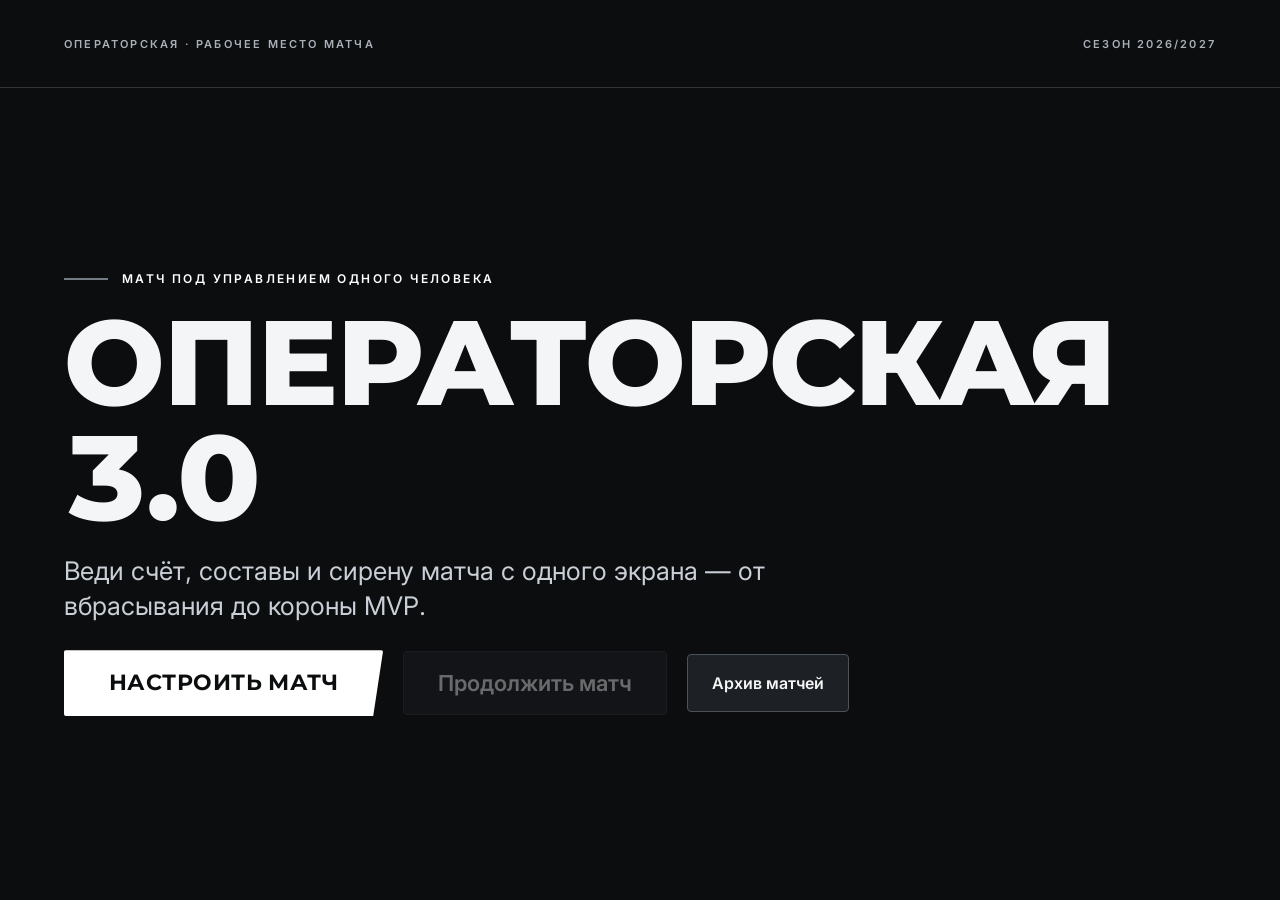
==== commit 3edb97cf: "Операторская 3.0: плоский скин по дизайн-системе «Операторская» Вместо скевоморфного пульта с белыми" ====
--- a/operator/index.html
+++ b/operator/index.html
@@ -14,7 +14,7 @@
 <link rel="manifest" href="data:application/manifest+json;charset=utf-8,%7B%22name%22%3A%22%D0%9E%D0%BF%D0%B5%D1%80%D0%B0%D1%82%D0%BE%D1%80%D1%81%D0%BA%D0%B0%D1%8F%203.0%22%2C%22short_name%22%3A%22%D0%9E%D0%BF%D0%B5%D1%80%D0%B0%D1%82%D0%BE%D1%80%D1%81%D0%BA%D0%B0%D1%8F%22%2C%22lang%22%3A%22ru%22%2C%22start_url%22%3A%22.%22%2C%22scope%22%3A%22.%22%2C%22display%22%3A%22standalone%22%2C%22orientation%22%3A%22any%22%2C%22background_color%22%3A%22%2306080C%22%2C%22theme_color%22%3A%22%2306080C%22%2C%22description%22%3A%22%D0%A0%D0%B0%D0%B1%D0%BE%D1%87%D0%B5%D0%B5%20%D0%BC%D0%B5%D1%81%D1%82%D0%BE%20%D0%BE%D0%BF%D0%B5%D1%80%D0%B0%D1%82%D0%BE%D1%80%D0%B0%20%D1%85%D0%BE%D0%BA%D0%BA%D0%B5%D0%B9%D0%BD%D0%BE%D0%B3%D0%BE%20%D0%BC%D0%B0%D1%82%D1%87%D0%B0%3A%20%D1%81%D1%87%D1%91%D1%82%2C%20%D1%81%D0%B8%D1%80%D0%B5%D0%BD%D1%8B%2C%20%D0%BC%D1%83%D0%B7%D1%8B%D0%BA%D0%B0%2C%20%D0%B4%D0%B8%D0%BA%D1%82%D0%BE%D1%80%22%2C%22icons%22%3A%5B%7B%22src%22%3A%22data%3Aimage%2Fpng%3Bbase64%2CiVBORw0KGgoAAAANSUhEUgAAAMAAAADACAYAAABS3GwHAAAFFklEQVR42u3dMW4UQRCFYdOywAEJNyAhdcAVkAMyjkpGYHEFB6QkvgEpRJBgCSGvvV5PT3fX%2B%2F4UZHuq399VPbuz%2B%2BLlxevfZ0AoTQlAAIAAAAEAAgAEAAgAEAAgAEAAgAAAAQACAAQACAAQACAAQABgEc6VoC%2B%2Fvr579s949eG7QnbihWeC5wg5OQgg8IQggNCTgQBCTwYCCD0Z%2BuM26F8%2B3txGhP%2FuWj%2Fe3Fr0s%2FDboOkh%2BPf6v7x%2FawQS%2FLOzzz%2Buphs3tu5Mn95cH%2Fy3NBGiBDhmxz9VgBFz9SliPBT%2BRBFiBHjKuHOMBDMeJI8R4lgBUiQoL8Cxwf93sQ8FaaW7J%2Fddw%2F9%2F%2Fym1IUDh4N8Xngq3DO%2Bu59C1JItQUoBjFjT1roe6FRfgsUUUfDUsKYBdXz1jBbDrq%2B2pNAuE59Rv9VfTl%2B0Agq%2FmsR1A%2BHWDWAGEnwSxI9BDxRV861G6Awj%2FWt1glU7QhB%2FJEjThR7IETfiRLEETfiRL0IQfyRK0KsWFdSohwKFdQvhrSDBbF2jCj2QJmvAjWQKfDIdophDA7q8LxAog%2FCSIFUD4STBaAmcAOAPY%2FZHaBdoKxUGGBDEC%2BHIGzJKLNstF2v11gREStJmLAaNQKQGMPpgtJ80ugOT1bxWthi6wRAew%2B2N0DrwSjGh2EeC%2Bdmb3x2N52GMM0gGgAzj8IvUwPKQDGH8wSy6MQDACOfwi9TCsA0AHAFLp9g0xxp%2F7ub64fPT%2FXP38Fl%2BnvfJzbg%2BYI%2FSH%2Fj8Z%2BkKASUJPhkJngPQXv7YK%2F14%2Fd%2BWxaJlDcML8f31x2T2ke%2FyOGdgrL%2B4CLbo7p3cDAgSHnwQTC5A2%2F48OYZoEW%2Bdrlw5Qdf6fJXxVJdgjN0agIqEzDhEAIEDybqsLECA%2BZCQgADBGAO8Axdb0fkBGByg4XhiDCAAQACBA6FhhDCIAQADgIY56KL7XOzxXukW64kix0iOUozKmA8AIBBAAcAbYfo6r8lYIZ4C5zgdb5UoHgBEI9XZTH6JFAIAAAAHCxgrjzyABRn3VJerS%2B86iDgAdAHXGC%2BMPAWJDJvwEAAiQuNva%2FScWoOqdoFlCVzX8e%2BRmcwHSPgdodPjSdv6t82UEWjiExh4CxEog%2FIsJkPCK8NXPb92DucfvSJn%2FuwmQ%2FnmgvQKavuv7pvhFJXjO02RGnb4QYEIZhH4%2FNn0m%2BJg5zselY6bcuAuEaAgAAux5aveADGYam3UA6AAzWA6MyEV3Adz1wcz5MQLBCDTCYmMQRh5%2BdQBgtAC6AEbnYDcBHIYxY15asv3I3v13F0AXwGw5aXYBJK97m8VuEgj%2FiClhSAcwCmGWXLQVdgUYfcoJYBQS%2FhmmAq8EI5qhAugCdv%2FRZ8LhHYAEwh%2FbAUgg%2FNEjEEAAXcDuTwASCD8BSCD8BDilqLBOpQR4aJcgwbrhn%2FE9YNN2ABIIf%2FwIRALhjz8DkED44w%2FBJBD%2BaAFIIPy96PoNMXsXfaXCVw3%2Bamuw3HuBHiuubiD8pQUggfBHj0BGIjWO7wC6gfDrACcEXTdQz7ICGInUkAC6gboR4GmzPxGya1VWAIurNgQ4YbGrL7g6hArw1MWvFoDkayfAM8OwaiBSrpMAOwZk5qBUux4CLBKeUQFa8W8mQHEReoRsxr%2BJAGRYCqEnQJwMQk%2BAOBmEngBRQgg8AcrLIeQEALrgCzJAAIAAAAEAAgAEAAgAEAAgAEAAgAAAAQACAAQACAAQACAAsBR%2FALWyvyJeX5BPAAAAAElFTkSuQmCC%22%2C%22sizes%22%3A%22192x192%22%2C%22type%22%3A%22image%2Fpng%22%7D%2C%7B%22src%22%3A%22data%3Aimage%2Fpng%3Bbase64%2CiVBORw0KGgoAAAANSUhEUgAAAgAAAAIACAYAAAD0eNT6AAAPGklEQVR42u3dMXYTade2UdlLyyhw0jMg6ZSAKbAcOGOoZARePQUHpCSeQacQmVQYZFRUqeo55947%2F%2F%[base64]%2B%2F%2Ffv6v%2Bbbz58deGhsKubw%2B2zywAWu1AAAQBY8uIABABg0QsDEACAZS8KQACAZW%2FZiwIQAGDhIwhAAICljxgAAQAWPoIABABY%2BogBEABg6SMGQACApY8YAAEAlj5iAAQAWPqIARAAYPEjBEAAkOb%2B8Wn36f87F4JVfPznYff5%2FVsXgtL2LgHVFz%2BsvfyP7z0hgBMAGGDxOwVgrQB4SQjgBAC87RO2%2FF%2Fen2IAJwCwweJ3CsAWAeBUACcA4I0fy%2F%2Bne1gIIADA4if4nhYCjMRXALRc%2FL4GYIQTgFOEAE4AwBv%2FYtb8IzVpf2xpyeXvRAAnAFj8F178XU4BKv%2F1uS6hsHQAOBFAAGDxC4DyS757HFx6%2BQsBtuIrAFouf8u%2B5nVI%2F%2B843D8%2BiQCcAGDxdzgFsOzrnxSseQLgNAABgMVfNAAs%2FF5BsNXyFwIIACz%2FBYbnJReGhd87CN58%2BDrMfQwCAIt%2F4rBcekFY%2Bhkx8LvPebR7GwQAFv8rw3HuUrDwM4Pgtc9dCCAAYICBeM4wnLoILH0xcM49MPp9DwKAdot%2F6vA7Z%2Fhb%2BmJgzr1Q5VkAAUDJ5T9n2J0a%2Bha%2FEFjynqj2XCAAoP2AOx72lj6n7o%2Bl7g0hgADA8jfQ8Mx4ZhAAGGIGGZ4fzw8CAMPL4MKz5FlCAJA8sAwrPFeeKwQABhR4zjxnCAA6DiUDCTxzbOfaJcAggm2t9TyM8B82wgkAFj%2FgWcQJAAYO4DQAJwC0Wv4WP3g%2BEQAYLIDnlQH4CsAwMUxgcGs8T74ScAKA5W%2Fxg2cYJwAYHAYHJJ0GOAkQAFj%2Blj%2BIABrzFYDlb%2FGD59vz7QQAw8FwAKcBTgKcAGDxW%2F7gmffMCwAMAkMAPP%2F04CsAD7%2BHHxrxlQACwPK3%2FEEEiABO8hWA5W%2Fxg9lgNjgBwAPuAQenAU4CBACWPyACRIAAwPIHRIAIEABY%2FoAIEAFF%2BSFAy9%2FiB3PEHHECgIcWcBrgJEAAYPkDIkAECAAsf0AEiAABgOUPiAARIACw%2FAERIAIEADEPOWA%2BIAAYuJ493MDac8IpgADA8gdEAAIAyx8QAQgALH9ABCAALH%2FLHxABCADL3%2FIHRAACwPK3%2FAERgADA8gfMFwRA8tu%2FhxOoFAFOAQSA5W%2F5AyIAAWD5W%2F6ACEAAAAACwNu%2Ft3%2FAKQACwPIHEAEIAMsfQAQgADxsAOYSAqDD27%2BHDOgeAU4BBIDlD2BuIgDcxN7%2BgZRTABEgALD8AfMKAZD59u9hAlIjwCmAAIhd%2FgDmqXkqAFQ0gPmFAOheqx4eQAQ4BRAAlj%2BACEAAAAACwNs%2FgFMABIDlDyACEABhDweAOYcAKPT2D4C5KwBUMYB5hwDoXKEeBkAEOAUQAGHLHwBzWACoYADzDwGgOgEwjwWA%2BgUwBxEAtWvTTQ%2Bw3Dx0CiAASix%2FAMxnAaB2AcxFc1EAdK9LNznA5eajUwABAAAIAG%2F%2FAE4BEAAAIADw9g%2FgFEAAAAACwNu%2Ft38ApwACAAAQAN7%2Bvf0DOAUQAFj%2BAOaoAEh%2F%2BwfAPBcAqhUA81QAqEUAzHUBoFYBMFcFAAAgAFY095hIpQKMeQrgawABAAACwCVQhwDmvABgBsf%2FAOasAFCFAJj3AkCVAmDeCgAAQABsy6%2F%2BAWSdAvgaQAAAgADw9g%2BA%2BS8AOIPjfwDzVwAAAAJgdH74DyD7FCD5awAnAAAgAAAAAdCY43%2BAHnwNIAAAAAEwbm0CYC4LgA344z8ApO8FJwAA4ASAP3HMBGA%2BC4CCHP8DYD84AQAAJwC8zvESgDndxT7pH%2Bv4n0QPh3d%2F%2Ff%2F27tsXF5Ao949PMRGx93GDRT%2F1%2F09hAAIghmMlUpb%2B1P9dMcCI89qJrwAAS18MAMkBoAax9MUAnLsvEk59nQCAxX%2FR%2F9uFAIzJrwGewff%2FbLE8Ky%2F%2Frv8WzG0BUIzjfyxL%2FzawN37mKwAYZDmm%2FVt9NQBOAIbmGAnL378b89sJAGABOg0AJwAV%2BP4fy9%2F1APsjMADAsnNdAAEwie%2BPWHrBWXKuEea4AABvt7heIADAMsN1AwGwCD8AiCXm%2BoE94gRgEt8bYXm5jpjnTgAAS8v1BAEAWFauKwgAwJJyfUEAjMEPAGI5uc5gnzgBmMQPjACY604AAG%2BlrjcIAMAyct1BAIAlhOsPAgAAEAAb8RsAePv0OYC94gRgEj8piqXj88B8dwIAAAgAwNumzwUEAAAgAMBbJj4fEAAAgABYi18BxNulzwnsFycAk%2FgVEQBz3gkA4K3S5wUCAAAQAACAAIC%2BHCf73EAAAAACAAAQANCOY2SfHwgAAEAAjMhfAQTAnnECMIm%2FDsVLjo99jpj3TgAAAAEAAAgAAEAAAAACAAAQAFCBnxz3eYIAAADaubo53D5f%2Bn8k4Q%2F0%2BL1Sb4yM7e7bFxehEXvFCQAAIAAAAAEAAAgAAEAAAIAAAAAEAAAgAAAAAQAACAAAQAAAAINb5b8FsJY5fxva3%2FLnmP8WQD%2F%2BWwDYF04AwLLweUI8AQAAAgAAEAAAgAAAAAQAACAAapvzKyH05CfHfY6Y9wKgCL%2FLD4A94wQAABAAMJ3jY58fCAAAQAAAAAIA2nKM7HMDAQAACAAAQABAW46TfV4gABrz16EAzHkBUJS%2FBoi3Sp8T2C9OAAAAAQDeLn0%2BgAAAAAEAeMv0uYAAAAAEQAq%2FIoK3TZ8H5rsAKMqvAmLp%2BBzAXnECAAAIAPD26foDAgAsIdcdBABgGbneIABC%2BUlRAHNdABTlNwHwVuo6g33iBAAsJ9cXEABgSbmuIAAAy8r1BAHAbucHRrC0XEfMcwFQlh8ExPJy%2FcAecQIAlpjrBggAsMxcLxAA%2FIbvjVh6qVlsrhHmuAAAb7e4LiAALsUPAmLZuR5gf%2Fxq7yOGbZfew%2BGdxQ84ARiN74%2BwBP27Mb%2BdAABOAyx%2BcAJQhZ8DoNJy7Log%2FYQ%2F9oYAKMcxEpalfwvmdje%2BAoDBl%2BduV%2FOrAUsfBMAQPr9%2FqwgpHwKjx4ClT5d9IQAAMWDpgwBIdv%2F45IcJEQOWPkXmNQIAImPg2JwwsOhBALTg5wAQBsCf9kQKvwY4gXgAMKcFAAAgAKrwg3wA2A9OACZzvARgPgsAAEAAVOFrAADS94ITgL%2FgmAnAXBYAAIAAqGLucY%2FaBOjx9p%2F6tbATAAAQAACAAGjO1wAAtTn%2BFwAAgACoU58AmL8CYAP%2BKBCA%2BS8AAAABoALP4xgKYF1%2B%2BE8AAAACoG6NAmDeCoANOA4CMO8FAKoUwJwVAKoQAHNeAAAAAkAdHnM8BXAZfvVPAAAAAqBfpQJgrgqADTgmAjDXBQBqFcA8FQBqEQDzXACgWgHMUQGgGt28AOMsf2%2F%2FAgAAEABOAQC8%2FQsAAEAA4BQAwNu%2FAAAABIBTAKcAAN7%2BBQAAIACcAjgFAPD2LwAQAQDmogBwCgCA%2BSwAom8ytQuw3Dy0%2FAVA3E0PYA4iAIqdAgBgHgsA9Qtg%2FiEAVCcA5rAAaH3zqWDA27%2FlLwA8DADmHQIg5RQAAHNXAKhiAHMOAZBUox4OwPL39i8ARACA5W%2F5CwAAQAA4BQDw9o8AEAEAlj8CwMMDYH4hAKqeAgCYp%2BapAAi9aVU0kPr2b%2FkLAA%2BTCADMKwRA3imAhwpIW%2F7e%2FgWACAAwNxEA2TezUwCg%2B9u%2F5S8AEAGAuYQAcArgYQO6L39v%2FwJABIgAwPJHAIgAEQBY%2FggAAEAAOAVwCgB4%2B0cAiAAAyx8BIAIALH8EgIcTwHxBAHQ7BfCQAhWWv7d%2FAYAIACx%2FBIAIEAGA5Y8AEAEiALD8EQAiQAQAlj8CQASIAMDyRwCIABEAWP4IAEQAYD4gAJwCeMiBdeeCt38BgAgALH8EACIAsPwRAIgAwPJHACACAMufy7u6Odw%2BuwweXg8wmB1mhxMAQk8CnAaA5W%2F5CwBEAGD5W%2F4CABEAWP6WvwBABACWP6X5IUAPuocdzAPzwAkATgKcBoDlb%2FkLAESACADL3%2FJvyVcAhoBBAJ55z7wAwFAwEMBz7jlP4CuA5nwlAJa%2F5Y8TAEPCoADPtGcaJwBOApwGgOVv%2BQsARIAIAMvf8o%2FhKwADxBABz63n1gkATgKcBoDljxMADBaDBTyfCAAMGYMGPJP04CsAVhsCvhYAyx8nABg%2BLjZ49nACgNMAsPwtf5wAEDOQDCU8Z54zBAAGlAuO58pzhQAgcVgZWHiWPEsIAIIHl%2BGF58fzgwDAGwx4ZjwzCAC8zYDnxHOCAMCAA8%2BFC48AoP%2BwM%2FDwLHgWEACEDz8DEPc9CACCh6GBiHsdBACGow8B9zYIAFKHpYGJ%2BxgEAMHD0wDFvQsCgPBhaqDiPgUBgAHrA8F9iQCAxGFr6LoP3YcIADCADWH3nHsOAQDpQ9lgdn%2B5vxAAED6oDWz3kfsIAQAGuCHunnHPIAAgfagb7u4N9wYCAAx7Q9894B5AAIAlYCH4nEEAgCVhYfgMQQCAJdJ9sfh8QACARdNoEbneFj8CAMQAlj4IABACWPwgAEAMYOmDAAAxgKUPAgDEAJY%[base64]%3D%22%2C%22sizes%22%3A%22512x512%22%2C%22type%22%3A%22image%2Fpng%22%7D%2C%7B%22src%22%3A%22data%3Aimage%2Fpng%3Bbase64%2CiVBORw0KGgoAAAANSUhEUgAAAgAAAAIACAYAAAD0eNT6AAANaklEQVR42u3dMXITyxaA4ZHLJRQoYQdOSB14C5QDMpZK5sDFFgickrADUhOJgAJcKlvSaEY9fc75vugl7926rZk%[base64]%2Bt9CQwGq92e4sAxjuIgEEAGDQCwMQAIBhLwpAAAAGviAAAQAY%2BIIABAAY%2BAgCEABg6CMGQACAoY8YAAEAhj5iAAQAGPwIARAAYOgjBkAAQAOfvv0YhmEYvvy8txiJfH7%2F%2BO8%2FP9zdWBAQAPB%2F6O8TATkD4CUxQGX%2BGiAGPyWH%2F8tnQAjgBgAMfrcAhQLAjQBuAMDgBzcCCAAw%2BKl2%2BhcCVOMrAAz%2BI3wNUC8A9gkB3ACAEz%2FFhr8bAbK6sgQY%2Fu0GCZ4vcAMANmYCnP7dBiAAwOAHIUAafggQw%2F9EUX4Y8JK%2F8z7K30ho%2FbWNCEAAQOJTfy8B0PMftekhEJb8mQ0hgACAZMP%2F7%2BbecsBl%2But1rddt6ecEBAAkGfyXHmQV%2F1TtJdZyfx2FAAgADP9ZNvC5hpa%2FTX%2BZIHhrXXt6hkAAQKDBP8egMvQvHwPH1lgIgADA8D97gx4znAz9djEwdq17fsZAAGD4d7opHxpKhv4yMXDuukd43kAAYPB3shnvDyJDf9kYmLr%2BbgMQAODUj%2BfQc4gAgEybrg0XzyQIAGyy4BmlNH8OGBsrLPz8%2BKNWuAHA8Df48dyCAMAmagPFMwyX4SsAbJzQ0XPm6wDcAGD4G%2Fx4rkEAYIO0SeIZh%2Fn4CgAbI3T8HPpKADcAGP4GP557cAOATRAq3Qa4CUAAYPiDCIDJfAVA95uTwY93wjuBGwBsdFD%2BNsBNAAIAwx9EAAgADH8QAXAaPwNAV5uPwY%2F3xnuDGwBsYuA2wE0AAgCbInjeQQCQ5vRvM0QEuAVAAGD4gwgQAQgADH8QASIAAYDhDyJABCAAMPxBBIgABACGP4gAEYAAIPvmBt4TEAB0fvq3qcEy74tbAAQAhj%2BIABAAGP4gAhAA0PnmBd4jEAAEOf0D3m8EAMU2B6cW6PMWQAQgADD8QQQgAMDwB%2B8XAgCnf5sTpI4AtwAIAMPfIoD3HwEATv%2FgfUMAoP5tRpA6AtwCCAAMf8MfRAACAAAQADj9O%2F2DWwAEAIa%2F4Q8iAAGAzQbwXiIAyH76B%2BwTCACcMgDvJwKAzFVvc4EaEeAWQABg%2BAP2DQQAThWA9xUBgIoH7B8IAJwmAO8tAoAk9W4TgdoR4BZAAAAAAgCnf8AtAAIAABAAOP0DbgEQAACAAMDpH3ALgAAg3SYBeL8RAAQ7%2FQPYZwQATgeA9xwBAAAIALriWg6w3yAAGM21IHjfqeXaEqhxcnvc3J79371%2FfrKAvLnvCAkBgNMAwQf92P9NYZDjvXd4EACAoX%2F2P1cMQEyr9Wa7swxxTS14p39Df05iwB6CGwCgyNB3MwBuAFDuFB38bgXsJbgBAAz%2BV%2F9dhAAIAKDA4BcC0DdfAQTlys7gj04I2FNYlt8ECIa%2Ff28QAFSg1PsZgNWHoDWwLyAAGMFv73L6tR7YlxAAYNhZF0AAcJhrvmUHnCFnjewPCADO4prN6dZ6YX9CAIBhZt0AAcBhrvcMMeuHfQIBAIaXdQQBQAS%2BXzO0rCf2KQQAGFbWFRAAHOZ7PUPK%2BmK%2FQACA4WSdQQAQge%2FVAPsVAoBRXOc5lVpv7BsIADCMrDsgAMAQsv4gAOiS79MA%2BxYCgFF8j%2Bf06XPA%2FoEAAEPH5wEIAAAQAIDTps8FBAB98IM0gP0LAcAofoDHKdPng30EAQAACABwuvQ5gQAAAAQA4FTp8wIBwEL8BC1gH0MAMIqf3AXsJwgAmMB1ss8NBAAAIAAAAAEA6bhG9vmBAAAABAAAIAAgHdfHPkcQADTnl2cA9jMEAKP4pR2AfQUBAAAIAABAAACAAAD%2B8JPjPk8QAABAOqv1ZrvL8i%2Fj%2F2oyDz%2Ft68SY0f3zU%2Fk1sEfaI90AAEBxAgAABAAAIAAAAAEAAAgAAEAAAAACAAAQAACAAAAABAAA0FKqvwWQyZTf2e13%2BU%2FnbwHk428B2JdwAwCGhc8TBIAlAAABAAAIAABAABDClB%2FUAbCvCAAW5CdmAfsZAgAW4CfHfY4gAAAAAQAACABIy%2FWxzw8EAAAgAAAAAQBpuUb2uYEAIAy%2FtAOwnyAAgvLLMwD7GAIAFuQ62ecFAgAAEADgVInPCQQAACAAWJKf3HW69PlgH0EABOUnaAH7FwIAnDLxuYAAAAAEADht%2BjwAAcAw%2BAEeQ8fngP0DARCWH6QB7FsIAHD6xPqDAABDyLoDAoBX%2BB7PMLLe2DcQAEH5Pg2wXyEAwKnUOgMCgONc5xlO1hf7BQIADCnrCgKAKHyvZlhZT%2BxTCAAwtKwjIAA4zvd6hpf1wz6BAABDzLqBACAK368ZZtYL%2BxMCgNFc7y071Aw2a2R%2FQACA0y3WBQQAp3PNZthZD%2BxLCABGc83Xz9CrPvisgX0BAQBOv%2F69gYZW6812ZxlqFrsru%2F48bm4NfuwlNHFtCaC%2F4ZgxBAx%2BEABAoRAw%2BKFPvgIIztVdDRFDwOC3h%2BAGAJhxmPYcA4Y%2BuAFAwVPkZsDQt3fgBgAocjNg6IMAIMkpQMnnioG5bgkMeqd%2FBAAde7i78TJjiNN83yE2vwkQpwHwviMAUOMA9hsBAAAIAHJzLQjecwQAAbmWA%2BwzCACcDgDvNwJAndskwPB3%2BkcAAIAAwC2AWwBw%2Bnf6FwAAgADALQDg9I8AAAAEAG4BAKd%2FBAA2EcB7iwAgwy0AYP9AAOA0AXhfEQCoeMC%2BgQAg9cvsVAE1Tv%2BGvwAAEQDeTwQAbgEA%2BwQCAKcMwHuJAKBW3dtsIN%2Fwd%2FoXAIgAEQCGPwIAABAAuAVwCwBO%2FwgARIAIAMMfAYDNCPC%2BIQCocgsAeP8RABTdBJxKIM7p3%2FBHANDl5gR4vxAABLoFsElB%2F8Pf6R8BgAgAwx8BADYH8H4jAMAtAHiPEAA4Jdi8IO7wd%2FpHACACwPAHAYAIAMMfAQBBNjXwnoAAIMgtgM0N2r4fTv8IAEQAGP4gABABYPgjAEAEgOGPAAARAIY%2FAgBEABj%2BCACIsRmC5x0EAAFuAWyKGP5O%2F7S1Wm%2B2O8tAb0PbhoZ3xbuCGwCK3QS4DcDwN%2FwRAIgAMPwNfwQAIgAMf8OfOfgZAMIMbJse3gPvAW4AKHYT4DYAw9%2FwRwAgAsDwh4l8BUDYYW1DxLMObgAodhPgNgDDH9wAUHyTtEHiuQYBgJMSeJbhBL4CoBlfCWD4G%2F64AcAGahPFc%2Bu5RQBgM7Wh4lmFlnwFwCJabXa%2BFsDwBzcA2GQtNp5JEABU3HBtungOQQBQePO1AePZQwAIAJzC8Lx53hAA4ESGZ8wzhgCAMhu0jdoz5ZlCAIBN26btGfIMIQCg6gZuE%2FfceG4QAGBD9wF4TjwnCACouLnb5D0XngsEANjwbfieA88BAgCqbv6GgM8dBAAYCIaCzxgEAFQfEoaFzxIEABQfHAaIzw4EABgmhorPCAQAGDL5B47PAQQAGECJB5J1BgEABlSy4WXtQACAEMDgBwEAQgCDHwQAiAEMfRAAIAQw%2BEEAgBjA0AcBAEIAgx8EAIgBDH0QACAGMPRBAIAYMPQtAggAEAQGPiAAQBAY%[base64]%3D%22%2C%22sizes%22%3A%22512x512%22%2C%22type%22%3A%22image%2Fpng%22%2C%22purpose%22%3A%22maskable%22%7D%5D%7D">
 <title>Операторская 3.0</title>
 <link rel="preconnect" href="https://fonts.gstatic.com" crossorigin>
-<link href="https://fonts.googleapis.com/css2?family=Barlow+Condensed:wght@500;600;700&family=Barlow:wght@400;500;600&family=IBM+Plex+Mono:wght@500&display=swap" rel="stylesheet">
+<link href="https://fonts.googleapis.com/css2?family=Montserrat:wght@500;600;700;800&family=Inter:wght@400;500;600&display=swap" rel="stylesheet">
 <style>
 :root{
   --ice-void:#06080C; --board-deep:#0F141C; --board-2:#111823; --board-3:#0B1017;
@@ -575,236 +575,225 @@
   .t-card{justify-content:space-between}
 }
 
-/* ═══════════ СКИН «ПУЛЬТ АРЕНЫ» ═══════════
-   Три материала. Пульт (desk) — где нажимают: графит, резиновые клавиши,
-   колпачки, лампы. Борт (board) — где читают: белый стеклопластик с чёрной
-   отбойной планкой. Лёд (ice) — где показывают: серая поверхность в борту.
-   Палитра чёрно-бело-серая; единственный цвет на экране — цвета команд.
-   Старые имена переменных сохранены и перекрашены, чтобы не трогать разметку. */
+/* ═══════════ СКИН «ОПЕРАТОРСКАЯ» ═══════════
+   По дизайн-системе лаунчера «Операторская»: один тёмный фон bg, три уровня
+   серых поверхностей, рамки в 1px вместо теней, белый акцент один на экран —
+   плашка со срезом трансляции. Цвет только у клубов и у четырёх сигналов
+   (positive / negative / warning / live). Montserrat для заголовков и цифр,
+   Inter для текста. Старые имена переменных сохранены и перекрашены. */
 :root{
-  --ice-void:#0a0b0c; --board-deep:#1c1e21; --board-2:#141618; --board-3:#1c1e21;
-  --line:#2b2e32; --line-2:#40444a; --line-3:#121416;
-  --muted:#8d9198; --muted-2:#5f646b; --muted-3:#b4b8bd; --soft:#c9cdd2;
-  --light:#f4f5f6; --gold:#f4f5f6; --danger:#c9cdd2; --ok:#f4f5f6;
-  --maroon-bright:#f4f5f6;
-  --desk:#1c1e21; --desk-2:#141618; --desk-hi:#2b2e32; --bevel-hi:#40444a; --bevel-lo:#0a0b0c;
-  --rubber:#111214; --rubber-hi:#1f2225;
-  --board:#f5f5f4; --board-sh:#e2e2e0; --kick:#0a0b0c; --ice:#ebecec; --ice-2:#d8d9da;
-  --ink:#141618; --ink-2:#5f646b; --silk:#e4e6e8; --silk-2:#8d9198;
-  --led:#f4f5f6; --led-dim:#8a8e94; --led-off:#24262a; --glass:#0a0b0c;
-  --disp:"Barlow Condensed","Arial Narrow",sans-serif; --ui:Barlow,system-ui,sans-serif; --mono:"IBM Plex Mono",ui-monospace,monospace;
-  --shadow-panel:inset 0 1px 0 #40444a,inset 0 -1px 0 #0a0b0c,0 10px 30px -12px #000000cc;
-  --shadow-board:inset 0 1px 0 #ffffff,0 8px 24px -10px #00000080;
-  --shadow-key:inset 0 1px 0 #ffffff14,inset 0 -2px 0 #00000080,0 3px 0 #0a0b0c,0 6px 10px -4px #000000b3;
-  --shadow-key-down:inset 0 2px 4px #000000b3,0 0 0 #0a0b0c,0 1px 2px #00000080;
-  --shadow-well:inset 0 2px 6px #000000a6,inset 0 -1px 0 #ffffff0d;
-  --shadow-ice:inset 0 2px 8px #0000001f,inset 0 0 0 1px #ffffffb3;
-  --glow:0 0 6px #f4f5f6,0 0 16px #f4f5f666;
-}
-body{background:var(--ice-void);font-family:var(--ui)}
-.disp{font-family:var(--disp);font-weight:600;text-transform:uppercase;letter-spacing:.01em}
-.mono{font:500 11px/1 var(--mono);letter-spacing:.14em;text-transform:uppercase;color:var(--muted)}
-@keyframes skBlink{0%,100%{opacity:1}50%{opacity:.45}}
-@keyframes skGlow{0%,100%{opacity:1}50%{opacity:.15}}
-
-/* ── ПУЛЬТ: панели ── */
-.panel{position:relative;background:var(--desk);
-  background-image:repeating-linear-gradient(180deg,#ffffff06 0 1px,transparent 1px 3px),linear-gradient(180deg,#ffffff07,transparent 40%,#00000026);
-  border:0;border-radius:12px;box-shadow:var(--shadow-panel)}
-.sec-line{background:var(--bevel-lo);height:2px;box-shadow:0 1px 0 var(--bevel-hi)}
-.ready-bar{background:var(--desk);border:0;border-radius:12px;box-shadow:var(--shadow-panel)}
-.setup-nav{background:#0a0b0cf2;border-bottom:1px solid var(--line)}
-.setup-nav a:hover,.setup-nav a.on{color:var(--light)}
-
-/* ── КЛАВИША: всё, что нажимают ── */
-.btn,.step-btn,.chip,.pad button,.sb-btn,.p-card-btn,.fav-btn,.arc-tab,.pad-key,.hk-key{
-  font-family:var(--disp);font-weight:600;letter-spacing:.06em;text-transform:uppercase;color:var(--silk);
-  background:linear-gradient(180deg,var(--rubber-hi),var(--rubber));border:0;border-radius:7px;cursor:pointer;
-  box-shadow:var(--shadow-key);transition:transform 70ms cubic-bezier(.2,.9,.3,1),box-shadow 70ms cubic-bezier(.2,.9,.3,1),background 160ms}
-.btn:hover,.step-btn:hover,.chip:hover,.pad button:hover,.sb-btn:hover{transform:none;background:linear-gradient(180deg,var(--desk-hi),var(--rubber-hi));box-shadow:var(--shadow-key);border-color:transparent;color:var(--silk)}
-.btn:active,.step-btn:active,.chip:active,.pad button:active,.sb-btn:active,.chip.on,.sb-btn.on,.arc-tab.on,.btn.is-down{
-  transform:translateY(3px);box-shadow:var(--shadow-key-down);background:linear-gradient(180deg,var(--rubber),var(--bevel-lo))}
-.btn:focus-visible,.hk-card:focus-visible,.air-box:focus-visible,.sb-btn:focus-visible{outline:2px solid var(--light);outline-offset:3px}
-.btn.primary,.btn.gold,.btn.light{background:linear-gradient(180deg,var(--rubber-hi),var(--rubber));color:var(--led);text-shadow:0 0 8px #f4f5f680;border:0;position:relative}
-.btn.primary::before,.btn.gold::before,.btn.light::before{content:"";position:absolute;inset:3px;border-radius:5px;pointer-events:none;
-  background:radial-gradient(80% 60% at 50% 100%,#f4f5f61f,transparent 70%)}
-.btn.primary:hover,.btn.gold:hover,.btn.light:hover{box-shadow:var(--shadow-key);background:linear-gradient(180deg,var(--desk-hi),var(--rubber-hi))}
-.btn.danger{color:var(--silk);border:0}
-.btn.danger:hover{background:linear-gradient(180deg,var(--desk-hi),var(--rubber-hi));color:var(--led);box-shadow:var(--shadow-key);text-shadow:0 0 8px #f4f5f680}
-.btn:disabled,.pad button:disabled{opacity:.42;transform:none!important;box-shadow:var(--shadow-key)!important;border:0!important;cursor:not-allowed}
-.chip{font-size:12px;letter-spacing:.04em;text-transform:none;padding:8px 12px;color:var(--soft)}
-.chip.on{color:var(--led);text-shadow:0 0 6px #f4f5f666}
-.step-btn{font:600 15px var(--mono);color:var(--silk)}
-.step-btn:hover{color:var(--silk)}
-.pad button{background:linear-gradient(180deg,var(--rubber-hi),var(--rubber))!important;border:0!important;color:var(--silk)}
-.pad button[data-act="goal"]:not(:disabled){box-shadow:var(--shadow-key),inset 0 0 0 1px #000,inset 0 0 0 5px var(--team-inlay,#444);padding:18px 18px}
-.pad button[data-act="goal"]:not(:disabled):active{box-shadow:var(--shadow-key-down),inset 0 0 0 1px #000,inset 0 0 0 5px var(--team-inlay,#444)}
-.pad button[data-act="periodSiren"]{color:var(--led)!important;text-shadow:0 0 8px #f4f5f680}
-.pad button small{color:var(--silk-2)!important}
-.pad button[data-act="goal"] small{color:var(--silk-2)!important}
-.sb-btn::before{background:var(--pc)}
-.sb-btn.on{color:var(--led);text-shadow:0 0 6px #f4f5f666}
-.sb-bar b{background:var(--led)}
-.sb-btn.empty{opacity:.42}
-.arc-tab{background:none;box-shadow:none;border-bottom:2px solid transparent;border-radius:0;color:var(--muted);font-size:13px;letter-spacing:.08em}
-.arc-tab:hover{background:none;box-shadow:none;transform:none;color:var(--soft)}
-.arc-tab.on{transform:none;box-shadow:none;background:none;color:var(--light);border-bottom-color:var(--light)}
-.fav-btn{box-shadow:none;background:none;color:var(--muted)}
-.fav-btn:hover{transform:none;background:none;box-shadow:none}
-
-/* ── КОЛПАЧОК КЛИКЕРА ── */
-.hk-grid{gap:10px}
-.hk-card{background:var(--desk-2);border:0;border-radius:7px;box-shadow:var(--shadow-well);padding:12px 12px 12px 16px}
-.hk-card::before{width:3px;background:var(--hk,var(--silk-2));border-radius:2px;top:10px;bottom:10px}
-.hk-card:hover{transform:none;box-shadow:var(--shadow-well);border-color:transparent}
-.hk-card:hover .hk-key{transform:none;box-shadow:var(--shadow-key)}
-.hk-name{color:var(--silk)}
-.hk-eyebrow{color:var(--hk,var(--silk-2))}
-.hk-desc{color:var(--silk-2)}
-.hk-key,.pad-key{min-width:64px;padding:10px 12px 8px;font:700 15px var(--disp);letter-spacing:.04em;text-transform:uppercase;color:var(--silk);
-  background:linear-gradient(180deg,var(--desk-hi),var(--desk));
-  box-shadow:inset 0 1px 0 #ffffff1f,inset 0 0 0 1px #00000040,0 4px 0 var(--bevel-lo),0 5px 0 #000,0 8px 10px -4px #000000b3;transform:none}
-.hk-key .hk-cap,.pad-key small{color:var(--silk-2)}
-.hk-card.waiting{border:0;box-shadow:var(--shadow-well)}
-.hk-card.waiting::before{background:var(--led)}
-.hk-card.waiting .hk-key,.pad-key.waiting{color:var(--led);background:linear-gradient(180deg,var(--desk-hi),var(--desk));border:0;
-  box-shadow:inset 0 1px 0 #ffffff1f,inset 0 0 0 1px #f4f5f680,0 4px 0 var(--bevel-lo),0 5px 0 #000,var(--glow);animation:skBlink 1.1s ease-in-out infinite}
-.hk-card.waiting .hk-key .hk-cap{color:var(--led-dim)}
-
-/* ── ТУМБЛЕРЫ, ПОЛЯ, ЧЕКБОКСЫ ── */
-.switch .track{background:var(--desk-2);border:0;box-shadow:var(--shadow-well)}
-.switch .track i{background:radial-gradient(circle at 40% 30%,var(--silk),var(--silk-2) 70%);box-shadow:0 2px 3px #000000b3}
-.switch.on .track{background:#2b2e32;border:0;box-shadow:var(--shadow-well),inset 0 0 8px #f4f5f633}
-.switch.on .track i{background:radial-gradient(circle at 40% 30%,#fff,var(--led) 70%);box-shadow:0 2px 3px #000000b3,var(--glow)}
-.switch span{color:var(--silk);font:600 12px var(--disp);letter-spacing:.12em;text-transform:uppercase}
-.pad-duck i{background:var(--desk-2);box-shadow:var(--shadow-well)}
-.pad-duck.on i{background:#2b2e32}
-.pad-duck.on i::after{background:var(--led);box-shadow:var(--glow)}
-.inp{background:var(--desk-2);border:0;border-radius:7px;color:var(--silk);box-shadow:var(--shadow-well)}
-.inp:focus{box-shadow:var(--shadow-well),0 0 0 2px var(--light);border:0}
-.cbx i{border-color:var(--line-2);background:var(--desk-2);box-shadow:var(--shadow-well)}
-.cbx.on i{background:var(--led);border-color:var(--led);color:var(--ink)}
-.drop{border:1px dashed var(--line-2);background:var(--desk-2);box-shadow:var(--shadow-well)}
-.drop:hover,.drop.over{border-color:var(--silk);background:var(--desk-2)}
-input[type=range]{accent-color:var(--light)!important}
-.eq-grid .fld,.pad-card,.trk,.trk-warm,.g-row.sel{border:0;background:var(--desk-2);box-shadow:var(--shadow-well)}
-.pad-card::before{background:var(--pc)}
-.trk:hover,.trk-warm:hover{border-color:transparent}
-
-/* ── ИНДИКАЦИЯ: бейджи, лампы, бегущая строка ── */
-.badge{background:var(--glass);color:var(--led);border:0;box-shadow:var(--shadow-well);font:700 10px var(--disp);letter-spacing:.14em;border-radius:5px}
-.badge.gold,.badge.ok{color:var(--led);background:var(--glass);border:0}
-.badge.red{color:var(--led);background:var(--glass);border:0;animation:skBlink 1.1s ease-in-out infinite}
-.badge.dim{color:var(--silk-2);background:var(--glass);border:0}
-.toast{background:var(--glass);border:0;border-radius:5px;box-shadow:var(--shadow-well),0 10px 30px -10px #000;padding:10px 18px;
-  font:700 18px/1 var(--disp);letter-spacing:.08em;text-transform:uppercase;color:var(--led);max-width:min(900px,90vw);white-space:nowrap;overflow:hidden;text-overflow:ellipsis}
-.toast span{-webkit-mask-image:radial-gradient(circle,#000 42%,transparent 48%);-webkit-mask-size:3px 3px;mask-image:radial-gradient(circle,#000 42%,transparent 48%);mask-size:3px 3px}
-.air-box{background:var(--glass);border:0;border-radius:5px;box-shadow:var(--shadow-well)}
-.air-box.live{border:0;box-shadow:var(--shadow-well),inset 0 0 0 1px #f4f5f640}
-.air-box.live .air-dot{background:var(--led);box-shadow:var(--glow);animation:skBlink 1.15s ease-in-out infinite}
-.air-box.live .air-title,.air-box.live .air-key{color:var(--led);border-color:transparent}
-.air-title{font-family:var(--disp);letter-spacing:.16em}
-.loss-bar{background:#0a0b0c;border-bottom:1px solid var(--line-2);color:var(--silk)}
-.loss-bar .loss-dot{background:var(--led);box-shadow:var(--glow)}
-.loss-bar.lock{background:#0a0b0c;border-bottom-color:var(--line-2);color:var(--silk)}
-.loss-bar.lock .loss-dot{background:var(--led-dim);box-shadow:none}
-.eq.on i{background:var(--led)!important}
-
-/* ── ТАБЛО: часы и счёт сегментами ── */
-#mClock{display:inline-flex;padding:10px 16px;border-radius:5px;background:var(--glass);box-shadow:var(--shadow-well);line-height:0;min-height:64px;align-items:center}
-#mClock svg{height:var(--led-h,72px);width:auto;display:block}
-#mClock .seg{fill:var(--led-off)} #mClock .seg.on{fill:var(--led);filter:drop-shadow(0 0 2px #f4f5f699)}
-#mClock.last-min .seg.on{animation:skSeg 1.1s ease-in-out infinite}
-@keyframes skSeg{0%,100%{fill:var(--led)}50%{fill:var(--led-dim)}}
-#mPeriod{color:var(--silk-2)}
-.t-score{display:inline-flex;padding:8px 10px;border-radius:5px;background:var(--glass);box-shadow:var(--shadow-well);line-height:0;transition:transform .28s ease}
-.t-score svg{height:clamp(52px,6vw,80px);width:auto;display:block}
-.t-score .seg{fill:var(--led-off)} .t-score .seg.on{fill:var(--led);filter:drop-shadow(0 0 2px #f4f5f699)}
-.t-card{background:var(--board);border:0;border-radius:12px;box-shadow:var(--shadow-board);color:var(--ink);overflow:hidden;padding-bottom:24px}
-.t-card::after{content:"";position:absolute;left:0;right:0;bottom:0;height:6px;background:var(--kick);box-shadow:inset 0 1px 0 #ffffff33}
-.t-card{position:relative}
-.t-card .disp{color:var(--ink)}
-.t-card .mono{color:var(--ink-2)!important}
-.t-card .emb{box-shadow:0 2px 4px #0000001f}
-.m-ring{display:none}
-.m-head{border-bottom:1px solid var(--line)}
-#screen-match,#screen-summary,#screen-welcome{background:var(--ice-void)}
-
-/* ── БОРТ: панели, которые читают ── */
-.m-body>.panel:first-child,.team-setup,#roster-A,#roster-B,.mdl,.sc-card,.arc-row,.arc-scroll,#healthPanel,#incomingPanel,#mediaDirPanel,#sharePanel,.pc-top,.empty-box,.arc-empty{
-  background:var(--board);background-image:linear-gradient(180deg,#ffffff,transparent 24px);border:0;box-shadow:var(--shadow-board);color:var(--ink);overflow:hidden;position:relative}
-.m-body>.panel:first-child::after,.team-setup::after,#roster-A::after,#roster-B::after,.mdl::after,.sc-card::after,.arc-row::after,#healthPanel::after,#incomingPanel::after,#mediaDirPanel::after,#sharePanel::after{
-  content:"";position:absolute;left:0;right:0;bottom:0;height:6px;background:var(--kick);box-shadow:inset 0 1px 0 #ffffff33;pointer-events:none}
-.m-body>.panel:first-child,.team-setup,#roster-A,#roster-B,.mdl,.sc-card,.arc-row,#healthPanel,#incomingPanel,#mediaDirPanel,#sharePanel{padding-bottom:30px}
-.team-setup .stripe{top:0}
-.mdl{max-height:88vh}
-/* текст и подписи на борту */
-.m-body>.panel:first-child .mono,.team-setup .mono,#roster-A .mono,#roster-B .mono,.mdl .mono,.sc-card .mono,.arc-row .mono,#healthPanel .mono,#incomingPanel .mono,#mediaDirPanel .mono,#sharePanel .mono,.empty-box .mono,.arc-empty .mono{color:var(--ink-2)}
-.m-body>.panel:first-child .disp,.team-setup .disp,#roster-A .disp,#roster-B .disp,.mdl .disp,.sc-card .disp,.arc-row .disp,#healthPanel .disp,#incomingPanel .disp,#mediaDirPanel .disp,#sharePanel .disp,.empty-box .disp,.arc-empty .disp{color:var(--ink)}
-.m-body>.panel:first-child [style*="color:var(--light)"],.team-setup [style*="color:var(--light)"],#roster-A [style*="color:var(--light)"],#roster-B [style*="color:var(--light)"],.mdl [style*="color:var(--light)"],.sc-card [style*="color:var(--light)"],.arc-row [style*="color:var(--light)"]{color:var(--ink)!important}
-.m-body>.panel:first-child [style*="color:var(--soft)"],.team-setup [style*="color:var(--soft)"],#roster-A [style*="color:var(--soft)"],#roster-B [style*="color:var(--soft)"],.mdl [style*="color:var(--soft)"],#healthPanel [style*="color:var(--soft)"],#incomingPanel [style*="color:var(--soft)"],#mediaDirPanel [style*="color:var(--soft)"],#sharePanel [style*="color:var(--soft)"],.sc-card [style*="color:var(--soft)"]{color:var(--ink)!important}
-.m-body>.panel:first-child [style*="color:var(--muted"],.team-setup [style*="color:var(--muted"],#roster-A [style*="color:var(--muted"],#roster-B [style*="color:var(--muted"],.mdl [style*="color:var(--muted"],#healthPanel [style*="color:var(--muted"],#incomingPanel [style*="color:var(--muted"],#mediaDirPanel [style*="color:var(--muted"],#sharePanel [style*="color:var(--muted"],.sc-card [style*="color:var(--muted"],.arc-row [style*="color:var(--muted"]{color:var(--ink-2)!important}
-.m-body>.panel:first-child [style*="color:var(--gold)"],.mdl [style*="color:var(--gold)"],.sc-card [style*="color:var(--gold)"],#roster-A [style*="color:var(--gold)"],#roster-B [style*="color:var(--gold)"]{color:var(--ink)!important}
-.team-setup .sec-line,.mdl .sec-line,#roster-A .sec-line,#roster-B .sec-line,.m-body>.panel:first-child .sec-line,#healthPanel .sec-line,#incomingPanel .sec-line,#mediaDirPanel .sec-line,#sharePanel .sec-line{background:var(--board-sh);height:1px;box-shadow:0 1px 0 #fff}
-.mdl .badge,.team-setup .badge,#roster-A .badge,#roster-B .badge,.m-body>.panel:first-child .badge,.sc-card .badge,#healthPanel .badge,#incomingPanel .badge,#mediaDirPanel .badge,#sharePanel .badge,.arc-row .badge{background:var(--ink);color:var(--board);box-shadow:none}
-.mdl .badge.dim,.team-setup .badge.dim,#roster-A .badge.dim,#roster-B .badge.dim,#healthPanel .badge.dim,#mediaDirPanel .badge.dim{background:transparent;color:var(--ink-2);box-shadow:inset 0 0 0 1px var(--ink-2)}
-.mdl .inp,.team-setup .inp,#roster-A .inp,#roster-B .inp,.m-body>.panel:first-child .inp{background:#fff;color:var(--ink);box-shadow:inset 0 1px 3px #0000001f,inset 0 0 0 1px var(--board-sh)}
-.mdl .inp:focus,.team-setup .inp:focus{box-shadow:inset 0 1px 3px #0000001f,0 0 0 2px var(--ink)}
-.mdl .drop,.team-setup .drop,#roster-A .drop,#roster-B .drop{background:var(--ice);border-color:var(--ice-2);box-shadow:var(--shadow-ice)}
-.mdl .drop span,.team-setup .drop span,#roster-A .drop span,#roster-B .drop span{color:var(--ink-2)!important}
-.mdl .fld>span,.team-setup .fld>span,#roster-A .fld>span,#roster-B .fld>span{color:var(--ink-2)}
-.mdl .switch span,.team-setup .switch span{color:var(--ink)}
-.mdl .cbx,.team-setup .cbx{color:var(--ink)}
-.mdl .chip,.team-setup .chip{color:var(--silk)}
-/* лёд внутри борта: списки */
-.log-list,.roster-cols,.scorer-grid,.arc-scroll,.club-list,.pc-stats,.pc-trophies{background:var(--ice);
-  background-image:radial-gradient(60% 40% at 20% 10%,#ffffffb3,transparent 70%),radial-gradient(40% 50% at 85% 90%,var(--ice-2),transparent 70%);
-  border-radius:8px;box-shadow:var(--shadow-ice);padding:8px}
-.log-list{padding-right:8px}
-.g-row,.p-row,.coach-row,.pick-row,.club-row{background:transparent;border:0;box-shadow:none;color:var(--ink);border-radius:5px}
-.g-row:nth-child(even),.p-row:nth-child(even),.club-row:nth-child(even){background:#ffffff80}
-.g-row:hover,.p-row:hover,.club-row:hover,.club-row.on{transform:none;box-shadow:none;background:#ffffffcc;border:0}
-.g-row.sel{box-shadow:inset 0 0 0 2px var(--ink)}
-.g-row .mono,.p-row .mono,.club-row .mono{color:var(--ink-2)!important}
-.g-row .disp,.p-row .disp{color:var(--ink)}
-.g-row [style*="color:var(--light)"],.p-row [style*="color:var(--light)"],.g-row [style*="color:var(--soft)"],.p-row [style*="color:var(--soft)"],.club-row [style*="color:var(--light)"]{color:var(--ink)!important}
-.g-row [style*="color:var(--muted"],.p-row [style*="color:var(--muted"],.club-row [style*="color:var(--muted"]{color:var(--ink-2)!important}
-.no-author{color:var(--ink-2);font-style:italic;text-decoration:underline dotted}
-.p-row .mono,.p-row [class*="disp"]{white-space:nowrap}
-.ann-mode{background:var(--desk-2);border:0;box-shadow:var(--shadow-well)}
-.ann-mode.on{background:var(--rubber);box-shadow:var(--shadow-key-down),inset 0 0 0 1px #f4f5f640}
-.ann-mode.on .ann-mode-name{color:var(--led)}
-.roster-cap{color:var(--ink-2)}
-.arc-table th{background:var(--board-sh);color:var(--ink-2);border-bottom:1px solid var(--ice-2)}
-.arc-table td{color:var(--ink);border-bottom:1px solid #ffffff99}
-.arc-table tr:hover td{background:#ffffff80}
-.arc-table th.on,.arc-table th[data-act]:hover{color:var(--ink)}
-.arc-t,.arc-score{color:var(--ink)} .arc-score small{color:var(--ink-2)} .arc-date,.arc-sub{color:var(--ink-2)!important}
-.arc-note{color:var(--silk-2)}
-.sc-card:hover,.sc-card.mvp{transform:none;box-shadow:var(--shadow-board),inset 0 0 0 2px var(--ink);border:0}
-.sc-card.mvp .sc-photo{box-shadow:0 0 0 2px var(--ink)}
-.crown{filter:grayscale(1) brightness(1.3)}
-.s-score span{font-family:var(--disp)}
-.s-glow,.s-ring{display:none}
-#nowPanel{overflow:auto}
-
-/* ── ПРИВЕТСТВИЕ ── */
-.w-ring,.w-glow{display:none}
-.w-title{color:var(--silk);font-weight:700;letter-spacing:.01em}
-.w-body>div:has(>#btnGoSetup){background:var(--desk);background-image:repeating-linear-gradient(180deg,#ffffff06 0 1px,transparent 1px 3px);padding:18px;border-radius:12px;box-shadow:var(--shadow-panel);align-self:flex-start}
-.w-bar .mono{color:var(--silk-2)}
-#wIncoming{background:var(--desk)!important;border:0!important;box-shadow:var(--shadow-panel)}
-
-/* ── мелочи ── */
-.ov{background:#0a0b0c99;backdrop-filter:none}
-.mdl-head .btn{color:var(--silk)}
-.pc-top{padding-bottom:30px}
-.pc-top::after{content:"";position:absolute;left:0;right:0;bottom:0;height:6px;background:var(--kick)}
-.avatar,.emb{border-radius:4px}
-.emb{border-radius:50%}
-.scorer-grid .sc-card{overflow:visible}
-::selection{background:var(--light);color:var(--ink)}
-@media (prefers-reduced-motion:reduce){.badge.red,.air-box.live .air-dot,#mClock.last-min .seg.on,.hk-card.waiting .hk-key,.pad-key.waiting{animation:none}}
+  --bg:#0c0d0f; --surface-1:#15171a; --surface-2:#1d2024; --surface-3:#262a2f;
+  --text-1:#f4f5f6; --text-2:#a9b0b8; --text-3:#737b84;
+  --accent:#ffffff; --accent-hover:#e4e8ec; --accent-press:#c9cfd6; --on-accent:#0c0d0f;
+  --positive:#49c97a; --negative:#e5484d; --warning:#f2b544; --info:#5aa9ff; --live:#ff3b30;
+  --line-strong:#4a5158;
+  --ice-void:var(--bg); --board-deep:var(--surface-1); --board-2:var(--surface-2); --board-3:var(--surface-2);
+  --line:#30353b; --line-2:var(--line-strong); --line-3:#24282d;
+  --muted:var(--text-2); --muted-2:var(--text-3); --muted-3:var(--text-2); --soft:#c9cfd6;
+  --light:var(--text-1); --gold:var(--accent); --danger:var(--negative); --ok:var(--positive);
+  --maroon-bright:var(--live);
+  --disp:Montserrat,system-ui,sans-serif; --ui:Inter,system-ui,sans-serif; --mono:Inter,system-ui,sans-serif;
+  --r-sm:2px; --r-md:4px; --r-lg:6px;
+  --cut:polygon(0 0,100% 0,calc(100% - 10px) 100%,0 100%);
+}
+body{background:var(--bg);color:var(--text-1);font-family:var(--ui);font-variant-numeric:tabular-nums}
+.disp{font-family:var(--disp);font-weight:700;text-transform:uppercase;letter-spacing:0}
+.mono{font:600 11px/14px var(--ui);letter-spacing:.04em;text-transform:uppercase;color:var(--text-2)}
+.fld>span,.roster-cap,.hk-eyebrow,.pc-club,.pc-section-head span:first-child,.pc-stat-lab,.pc-tag,.club-sep span,.arc-table th,.setup-nav a,.sb-btn small,.pad button small,.pad-key small,.hk-key .hk-cap,.air-key,.sec-num,.crown{font-family:var(--ui);letter-spacing:.04em}
+@keyframes opBlink{0%,100%{opacity:1}50%{opacity:.35}}
+::selection{background:var(--accent);color:var(--on-accent)}
+
+/* ── поверхности ── */
+.panel{background:var(--surface-1);border:1px solid var(--line);border-radius:var(--r-lg);padding:20px}
+.ready-bar{background:var(--surface-1);border:1px solid var(--line);border-radius:var(--r-lg)}
+.sec-line{background:var(--line);height:1px}
+.sec-num{font:700 11px/1 var(--disp);letter-spacing:.04em;color:var(--on-accent);background:var(--accent);padding:6px 14px 6px 8px;border-radius:var(--r-sm);clip-path:polygon(0 0,100% 0,calc(100% - 6px) 100%,0 100%)}
+.setup-nav{background:rgba(12,13,15,.94);backdrop-filter:blur(8px);border-bottom:1px solid var(--line)}
+.setup-nav a:hover,.setup-nav a.on{color:var(--text-1)}
+.team-setup{background:var(--surface-1);border:1px solid var(--line);border-radius:var(--r-lg)}
+.team-setup .stripe{height:3px}
+.mdl{background:var(--surface-1);border:1px solid var(--line);border-radius:var(--r-lg)}
+.ov{background:rgba(12,13,15,.82);backdrop-filter:blur(2px)}
+.empty-box,.arc-empty{border-color:var(--line)}
+.drop{border:1px dashed var(--line-strong);border-radius:var(--r-md);background:var(--surface-2)}
+.drop:hover,.drop.over{border-color:var(--text-2);background:var(--surface-3)}
+.w-ring,.w-glow,.m-ring,.s-ring,.s-glow{display:none}
+#screen-welcome,#screen-match,#screen-summary{background:var(--bg)}
+.w-bar,.m-head,.arc-top,.arc-tabs{border-bottom-color:var(--line)}
+.w-title{font-weight:800;letter-spacing:-.02em;font-size:clamp(56px,9.4vw,140px)}
+.w-body>div:has(>#btnGoSetup){background:none;padding:0;box-shadow:none}
+#wIncoming{background:var(--surface-1)!important;border:1px solid var(--line)!important}
+
+/* ── кнопки: secondary по умолчанию, primary — белая плашка со срезом ── */
+.btn{font:600 14px/20px var(--ui);letter-spacing:0;text-transform:none;color:var(--text-1);
+  background:var(--surface-2);border:1px solid var(--line-strong);border-radius:var(--r-md);padding:9px 16px;
+  transition:background .12s ease,color .12s ease,border-color .12s ease}
+.btn:hover{transform:none;box-shadow:none;background:var(--surface-3);border-color:var(--line-strong)}
+.btn:active{background:var(--surface-1)}
+.btn:focus-visible,.hk-card:focus-visible,.air-box:focus-visible,.sb-btn:focus-visible,.pad button:focus-visible{outline:2px solid var(--accent);outline-offset:2px}
+.btn.primary,.btn.gold,.btn.light{background:var(--accent);color:var(--on-accent);border-color:transparent;border-radius:var(--r-sm);
+  font-family:var(--disp);font-weight:700;text-transform:uppercase;letter-spacing:.02em;clip-path:var(--cut);padding-right:26px}
+.btn.primary:hover,.btn.gold:hover,.btn.light:hover{background:var(--accent-hover);box-shadow:none;border-color:transparent}
+.btn.primary:active,.btn.gold:active,.btn.light:active{background:var(--accent-press)}
+.btn.danger{background:transparent;color:var(--text-2);border-color:var(--line)}
+.btn.danger:hover{background:#e5484d1f;color:var(--negative);border-color:var(--negative)}
+.btn.sm{font-size:13px;padding:7px 12px}
+.btn.xs{font-size:12px;padding:5px 10px;line-height:16px}
+.btn.primary.sm,.btn.light.sm,.btn.gold.sm{padding-right:20px}
+.btn.primary.xs,.btn.light.xs,.btn.gold.xs{padding-right:18px;clip-path:polygon(0 0,100% 0,calc(100% - 7px) 100%,0 100%)}
+.btn:disabled,.pad button:disabled{opacity:.4;cursor:not-allowed;border-color:var(--line)!important}
+.step-btn{background:var(--surface-2);border:1px solid var(--line);border-radius:var(--r-md);color:var(--text-2);font:600 15px var(--ui)}
+.step-btn:hover{border-color:var(--line-strong);background:var(--surface-3);color:var(--text-1)}
+.chip{font:500 12px/16px var(--ui);color:var(--text-2);background:var(--surface-2);border:1px solid var(--line);border-radius:var(--r-md);padding:7px 12px}
+.chip:hover{color:var(--text-1);border-color:var(--line-strong)}
+.chip.on{background:var(--accent);color:var(--on-accent);border-color:var(--accent);font-weight:600}
+.fav-btn:hover{color:var(--text-1);background:var(--surface-3)}
+.fav-btn.on{color:var(--text-1)}
+.p-card-btn{background:var(--surface-2);border-color:var(--line);border-radius:var(--r-md);color:var(--text-2)}
+.p-card-btn:hover{border-color:var(--line-strong);color:var(--text-1);transform:none;background:var(--surface-3)}
+
+/* ── пульт матча: клавиши сирен и периода ── */
+.pad button{font:700 15px/1.15 var(--disp);letter-spacing:.02em;text-transform:uppercase;color:var(--text-1);
+  background:var(--surface-2);border:1px solid var(--line-strong);border-radius:var(--r-md);padding:14px 14px 14px 16px;min-height:72px;
+  transition:background .12s ease,border-color .12s ease}
+.pad button:hover{transform:none;background:var(--surface-3)}
+.pad button:active{background:var(--surface-1)}
+.pad button small{color:var(--text-2);font:500 11px/14px var(--ui);letter-spacing:.02em;text-transform:none}
+.pad button[data-act="goal"]{border-left:4px solid var(--team-inlay,var(--line-strong))}
+.pad button[data-act="periodSiren"]{border-color:var(--text-2)}
+.bar{background:var(--surface-3);border-radius:var(--r-sm)}
+
+/* ── табло ── */
+.t-card{background:var(--surface-1);border:1px solid var(--line);border-radius:var(--r-lg);padding:16px 20px}
+.t-score{font-family:var(--disp);font-weight:800;letter-spacing:-.02em}
+.timer,#mClock{font-family:var(--disp);font-weight:800;letter-spacing:-.02em;font-variant-numeric:tabular-nums}
+#mClock.last-min{color:var(--live)}
+.s-score span{font-family:var(--disp);font-weight:800;letter-spacing:-.03em}
+.emb{border-radius:var(--r-md)}
+.emb.has-img{border-radius:var(--r-md)}
+.avatar{border-radius:var(--r-md);background:repeating-linear-gradient(135deg,var(--surface-3) 0 8px,var(--surface-2) 8px 16px);color:var(--text-3)}
+
+/* ── списки: хроника, составы, треки ── */
+.g-row,.p-row,.trk,.trk-warm,.pick-row,.coach-row,.pc-trophy,.pc-stat,.ann-mode,.pad-card,.eq-grid .fld{
+  background:var(--surface-2);border:1px solid var(--line);border-radius:var(--r-md)}
+.g-row:hover,.p-row:hover,.trk:hover,.trk-warm:hover,.coach-row:hover,.ann-mode:hover{transform:none;box-shadow:none;border-color:var(--line-strong);background:var(--surface-3)}
+.g-row.sel{border-color:var(--text-1);box-shadow:none;background:var(--surface-3)}
+.g-row{animation:none}
+.coach-row{background:var(--surface-2);border-left:3px solid var(--coach,var(--line-strong))}
+.coach-empty{border-color:var(--line-strong);border-radius:var(--r-md)}
+.coach-empty:hover{border-color:var(--text-2)}
+.no-author{color:var(--negative);border:1px dashed var(--line-strong);border-radius:var(--r-md);animation:none;font-weight:500}
+.club-row{border-radius:var(--r-md)}
+.club-row:hover,.pick-row:hover{background:var(--surface-3)}
+.club-row.on{background:var(--surface-3);border-color:var(--line-strong)}
+.pick-row.on{background:var(--surface-3);box-shadow:inset 0 0 0 1px var(--line-strong)}
+.club-sep i{background:var(--line)}
+.ann-mode.on{border-color:var(--accent);background:var(--surface-3)}
+.ann-mode.on .ann-mode-name{color:var(--text-1)}
+.ann-test{border-color:var(--line-strong);border-radius:var(--r-lg)}
+.ann-test.on{border-color:var(--positive)}
+.pc-top{background:linear-gradient(160deg,color-mix(in oklab,var(--pc) 18%,var(--surface-1)),var(--surface-1) 62%)}
+.pc-photo{border-radius:var(--r-lg);box-shadow:none}
+.pc-tag{border-radius:var(--r-sm);background:var(--surface-3);border-color:transparent;color:var(--text-1)}
+.pc-trophy span{color:var(--text-1)}
+.stats-bar{border-bottom-color:var(--line)}
+#nowPanel{overflow:auto;min-height:0}
+
+/* ── звуковая панель и джинглы ── */
+.sb-btn{background:var(--surface-2);border:1px solid var(--line);border-radius:var(--r-md);color:var(--text-1)}
+.sb-btn:hover{transform:none;border-color:var(--line-strong);background:var(--surface-3)}
+.sb-btn .sb-label{font:700 13px/1.15 var(--disp);letter-spacing:.02em}
+.sb-btn.on{border-color:var(--text-1);box-shadow:none}
+.sb-btn.on small{color:var(--text-1)}
+.sb-bar b{background:var(--text-1)}
+.sb-btn.empty{opacity:.4}
+.pad-card{border-radius:var(--r-lg)}
+.pad-key{background:var(--surface-3);border:1px solid var(--line-strong);border-bottom-width:2px;border-radius:var(--r-md);color:var(--text-1);font:600 14px var(--ui);box-shadow:none}
+.pad-key:hover{border-color:var(--text-2)}
+.pad-key.waiting{border-color:var(--accent);color:var(--text-1);animation:opBlink 1.1s ease-in-out infinite}
+.pad-add{border-radius:var(--r-lg)}
+.pad-duck i{background:var(--surface-3);border:1px solid var(--line-strong)}
+.pad-duck i::after{top:1px;left:1px;background:var(--text-2)}
+.pad-duck.on i{background:var(--accent);border-color:var(--accent)}
+.pad-duck.on i::after{background:var(--on-accent)}
+
+/* ── хоткеи кликера ── */
+.hk-card{background:var(--surface-1);border:1px solid var(--line);border-radius:var(--r-lg);padding:14px 16px 14px 20px}
+.hk-card::before{width:3px;background:var(--hk,var(--line-strong))}
+.hk-card:hover{transform:none;box-shadow:none;border-color:var(--line-strong);background:var(--surface-2)}
+.hk-name{font-weight:700}
+.hk-key{background:var(--surface-3);border:1px solid var(--line-strong);border-bottom-width:2px;border-radius:var(--r-md);box-shadow:none;font:600 13px var(--ui);color:var(--text-1);transition:border-color .12s ease}
+.hk-card:hover .hk-key{transform:none;box-shadow:none;border-color:var(--text-2)}
+.hk-key .hk-cap{color:var(--text-3)}
+.hk-card.waiting{border-color:var(--accent);box-shadow:none}
+.hk-card.waiting::before{background:var(--accent)}
+.hk-card.waiting .hk-key{color:var(--text-1);border-color:var(--accent);background:var(--surface-3);animation:opBlink 1.1s ease-in-out infinite}
+.hk-card.waiting .hk-key .hk-cap{color:var(--text-2)}
+
+/* ── поля, тумблеры, чекбоксы ── */
+.inp{background:var(--surface-3);border:1px solid var(--line);border-radius:var(--r-md);color:var(--text-1);padding:9px 12px;font-size:14px}
+.inp:hover{border-color:var(--line-strong)}
+.inp:focus{border-color:var(--text-2);box-shadow:none}
+.inp.mono-inp{font:500 13px var(--ui);font-variant-numeric:tabular-nums}
+.switch .track{background:var(--surface-3);border:1px solid var(--line-strong);width:40px;height:22px}
+.switch .track i{width:16px;height:16px;left:2px;top:2px;background:var(--text-2)}
+.switch.on .track{background:var(--accent);border-color:var(--accent)}
+.switch.on .track i{left:20px;background:var(--on-accent)}
+.switch span{color:var(--text-1);font:500 13px var(--ui)}
+.cbx i{border-color:var(--line-strong);background:var(--surface-3);border-radius:var(--r-sm)}
+.cbx.on i{background:var(--accent);border-color:var(--accent);color:var(--on-accent)}
+input[type=range]{accent-color:var(--accent)}
+.sw{border-radius:var(--r-sm)}
+.sw:hover{transform:none}
+.sw.on{box-shadow:0 0 0 2px var(--bg),0 0 0 3px var(--text-1)}
+.eq-grid .fld:has(input:not([disabled])):hover{border-color:var(--line-strong)}
+
+/* ── индикация: бейджи, сигналы, бегущая строка ── */
+.badge{font:600 11px/14px var(--ui);letter-spacing:.04em;padding:2px 6px;border-radius:var(--r-sm);background:var(--surface-3);color:var(--text-1);border:1px solid transparent}
+.badge.gold{background:var(--surface-3);color:var(--text-1);border-color:var(--line-strong)}
+.badge.ok{background:var(--positive);color:var(--on-accent);border-color:transparent}
+.badge.red{background:transparent;color:var(--negative);border-color:var(--negative)}
+.badge.dim{background:transparent;color:var(--text-3);border-color:var(--line)}
+.toast{background:var(--surface-2);border:1px solid var(--line-strong);border-radius:var(--r-md);padding:12px 16px;font:500 13px/18px var(--ui);color:var(--text-1);box-shadow:0 12px 32px -12px #000}
+.toast span{-webkit-mask-image:none;mask-image:none}
+.eq.on i{background:var(--text-1)}
+.air-box{background:var(--surface-2);border:1px solid var(--line);border-radius:var(--r-lg);opacity:1}
+.air-box:hover{border-color:var(--line-strong)}
+.air-box.live{border-color:var(--live);box-shadow:none}
+.air-box.live .air-dot{background:var(--live);box-shadow:none;animation:opBlink 1.15s ease-in-out infinite}
+.air-box.live .air-title{color:var(--text-1)}
+.air-box.live .air-key{color:var(--live);border-color:var(--live)}
+.air-meter{background:var(--surface-3)}
+.air-meter i{background:var(--text-1)}
+.air-key{border-radius:var(--r-md);border-color:var(--line-strong);color:var(--text-2)}
+.loss-bar{background:var(--surface-2);border-bottom:1px solid var(--warning);color:var(--text-1)}
+.loss-bar .loss-dot{background:var(--warning);animation:opBlink 1.6s ease-in-out infinite}
+.loss-bar .loss-x{color:var(--text-2)}
+.loss-bar.lock{background:var(--surface-2);border-bottom-color:var(--info);color:var(--text-1)}
+.loss-bar.lock .loss-dot{background:var(--info)}
+.loss-bar.lock .loss-x{color:var(--text-2)}
+
+/* ── сводка и архив ── */
+.sc-card{background:var(--surface-1);border:1px solid var(--line);border-radius:var(--r-lg)}
+.sc-card:hover{transform:none;box-shadow:none;border-color:var(--line-strong);background:var(--surface-2)}
+.sc-card.mvp{border-color:var(--accent);box-shadow:none}
+.sc-photo{border-radius:var(--r-md)}
+.sc-card.mvp .sc-photo{border-radius:var(--r-md);box-shadow:0 0 0 2px var(--accent)}
+.crown{background:var(--accent);color:var(--on-accent);border-radius:var(--r-sm);font:700 10px/1 var(--ui);letter-spacing:.06em;animation:none}
+.arc-tab{font:500 14px var(--ui);color:var(--text-2)}
+.arc-tab:hover{color:var(--text-1)}
+.arc-tab.on{color:var(--text-1);border-bottom-color:var(--accent);font-weight:600}
+.arc-row{background:var(--surface-1);border:1px solid var(--line);border-radius:var(--r-lg)}
+.arc-row:hover{border-color:var(--line-strong)}
+.arc-score small{color:var(--text-2)}
+.arc-scroll{border:1px solid var(--line);border-radius:var(--r-lg);background:var(--surface-1)}
+.arc-table th{background:var(--surface-2);color:var(--text-2);border-bottom-color:var(--line);font:600 11px/14px var(--ui);letter-spacing:.04em}
+.arc-table th[data-act]:hover,.arc-table th.on{color:var(--text-1)}
+.arc-table td{color:var(--text-1);border-bottom-color:var(--line)}
+.arc-table tr:hover td{background:var(--surface-2)}
+.arc-note{color:var(--text-3)}
+
+@media (prefers-reduced-motion:reduce){.badge.red,.air-box.live .air-dot,.hk-card.waiting .hk-key,.pad-key.waiting,.loss-bar .loss-dot{animation:none}}
 
 </style>
 </head>
@@ -6817,49 +6806,7 @@
 }
 
 
-/* ═══════════ СКИН «ПУЛЬТ АРЕНЫ» · табло сегментами ═══════════
-   Часы и счёт рисуются семисегментным табло: негорящие сегменты видны,
-   как на настоящем. Разметка матча не меняется: наблюдатель подменяет
-   текст в #mClock и .t-score на SVG, когда код пишет туда число. */
-const SEG7={"0":"abcdef","1":"bc","2":"abdeg","3":"abcdg","4":"bcfg","5":"acdfg","6":"acdefg","7":"abc","8":"abcdefg","9":"abcdfg","-":"g"," ":""};
-const SEG_G=(function(){
-  const T=7,h=T/2;
-  const hor=(x1,y,x2)=>[[x1+h,y],[x2-h,y],[x2,y+h],[x2-h,y+T],[x1+h,y+T],[x1,y+h]].map(p=>p.join(",")).join(" ");
-  const ver=(x,y1,y2)=>[[x,y1+h],[x+h,y1],[x+h,y2],[x,y2+h],[x-h,y2],[x-h,y1]].map(p=>p.join(",")).join(" ");
-  return {a:hor(4,2,36),g:hor(4,32.5,36),d:hor(4,63,36),b:ver(36.5,6,32),c:ver(36.5,40,66),e:ver(3.5,40,66),f:ver(3.5,6,32)};
-})();
-function ledSVG(text){
-  const s=String(text); let x=0; const out=[]; const gap=8;
-  for(const ch of s){
-    if(ch===":"){ out.push(`<circle class="seg on" cx="${x+6}" cy="24" r="4"/><circle class="seg on" cx="${x+6}" cy="48" r="4"/>`); x+=12+gap; continue; }
-    const on=SEG7[ch]!=null?SEG7[ch]:"";
-    for(const k of "abcdefg") out.push(`<polygon class="seg${on.includes(k)?" on":""}" transform="translate(${x},0)" points="${SEG_G[k]}"/>`);
-    x+=40+gap;
-  }
-  const w=Math.max(1,x-gap);
-  return `<svg viewBox="0 0 ${w} 72" width="${w}" height="72" role="img" aria-label="${esc(s)}">${out.join("")}</svg>`;
-}
-/* подмена текста на табло: наблюдаем за узлом и перерисовываем, когда код
-   кладёт туда новую строку. Свои же SVG-вставки отличаем по data-led. */
-function ledify(el){
-  if(!el||el.dataset.ledBound) return;
-  el.dataset.ledBound="1";
-  const draw=()=>{
-    const t=el.textContent.trim();
-    if(el.dataset.led===t&&el.querySelector("svg")) return;
-    el.dataset.led=t; el.innerHTML=ledSVG(t);
-    if(el.id==="mClock"){
-      const m=M(); const secs=t.split(":").length===2?(+t.split(":")[0])*60+(+t.split(":")[1]):NaN;
-      el.classList.toggle("last-min",!!m&&m.phase==="period"&&m.running&&secs>0&&secs<=60);
-    }
-  };
-  draw();
-  new MutationObserver(muts=>{ if(muts.some(mu=>mu.type==="characterData"||[...mu.addedNodes].some(n=>n.nodeType===3))) draw(); })
-    .observe(el,{childList:true,characterData:true,subtree:true});
-}
-ledify($("mClock"));
-new MutationObserver(()=>{ document.querySelectorAll(".t-score").forEach(ledify); })
-  .observe(document.getElementById("screen-match"),{childList:true,subtree:true});
+/* ═══════════ СКИН «ОПЕРАТОРСКАЯ» ═══════════ */
 /* вставка цвета команды в клавишу сирены на пульте */
 new MutationObserver(()=>{
   const m=M(); if(!m) return;
